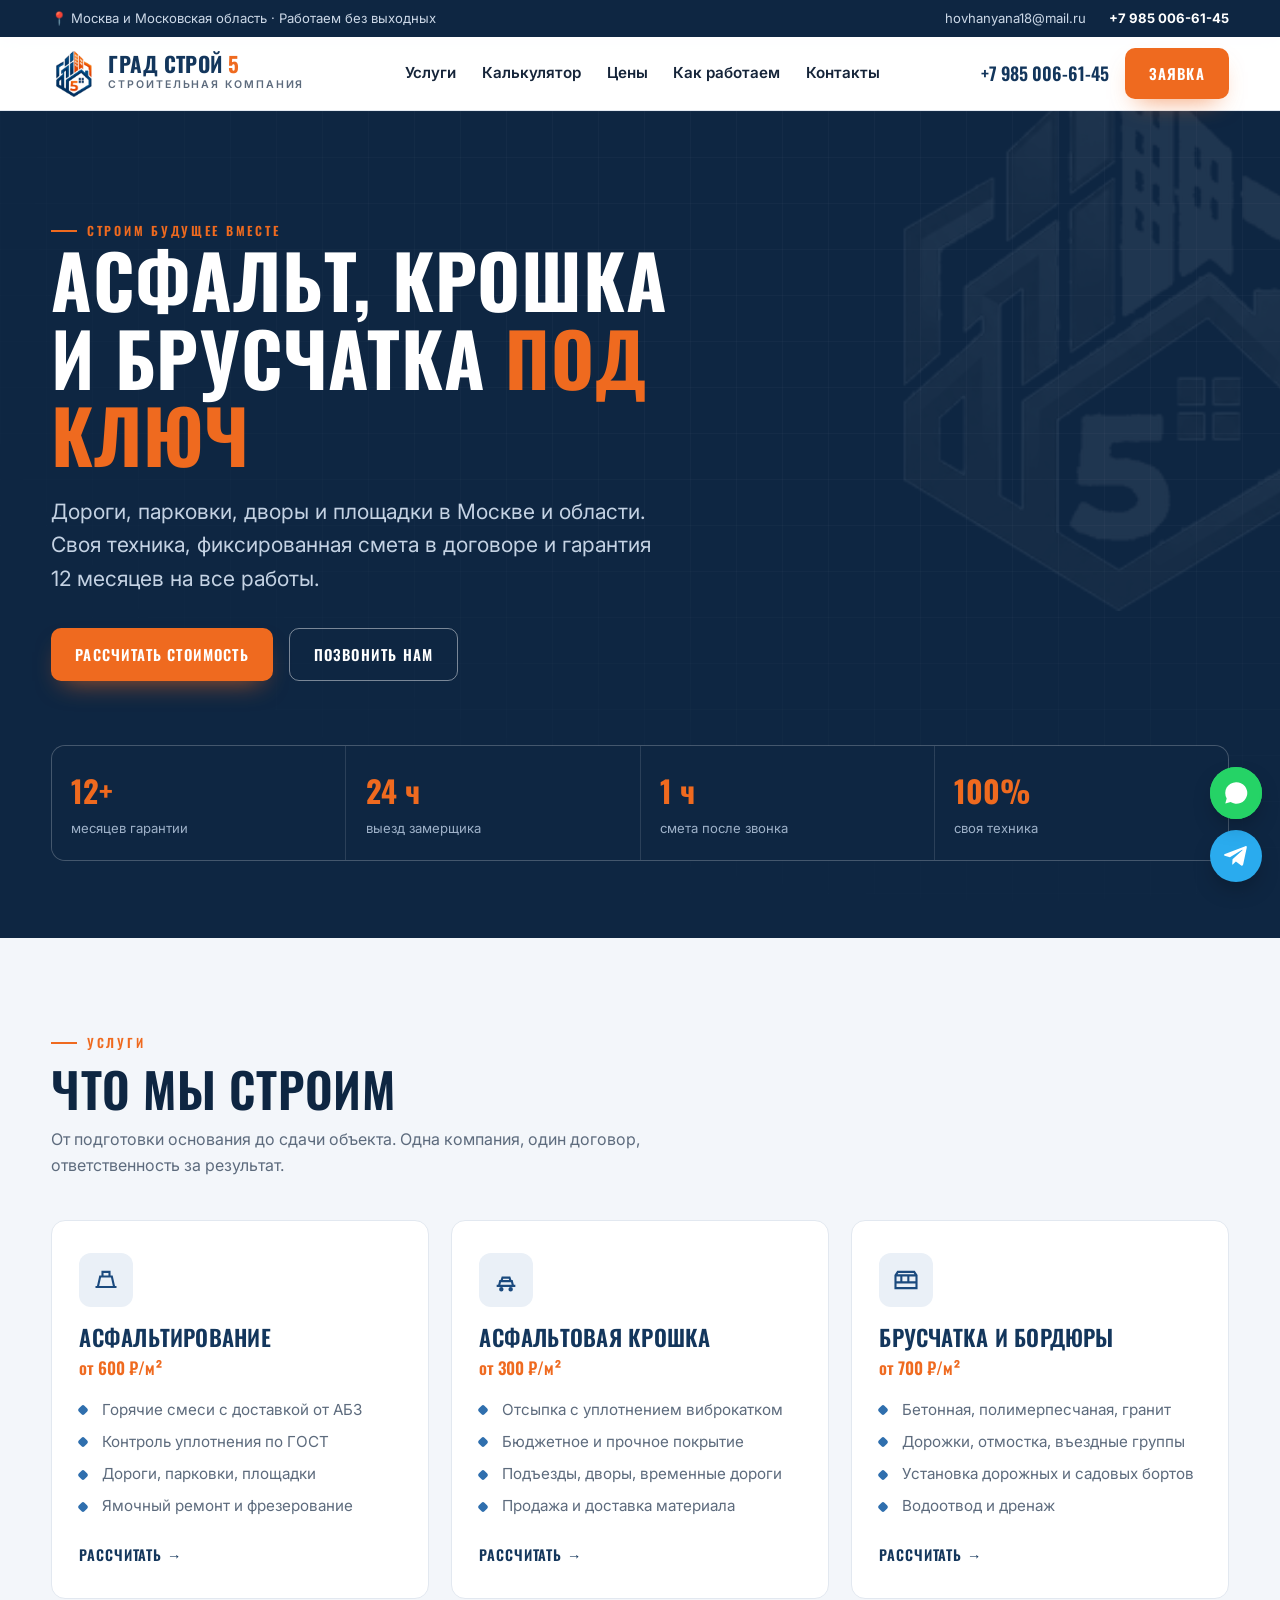
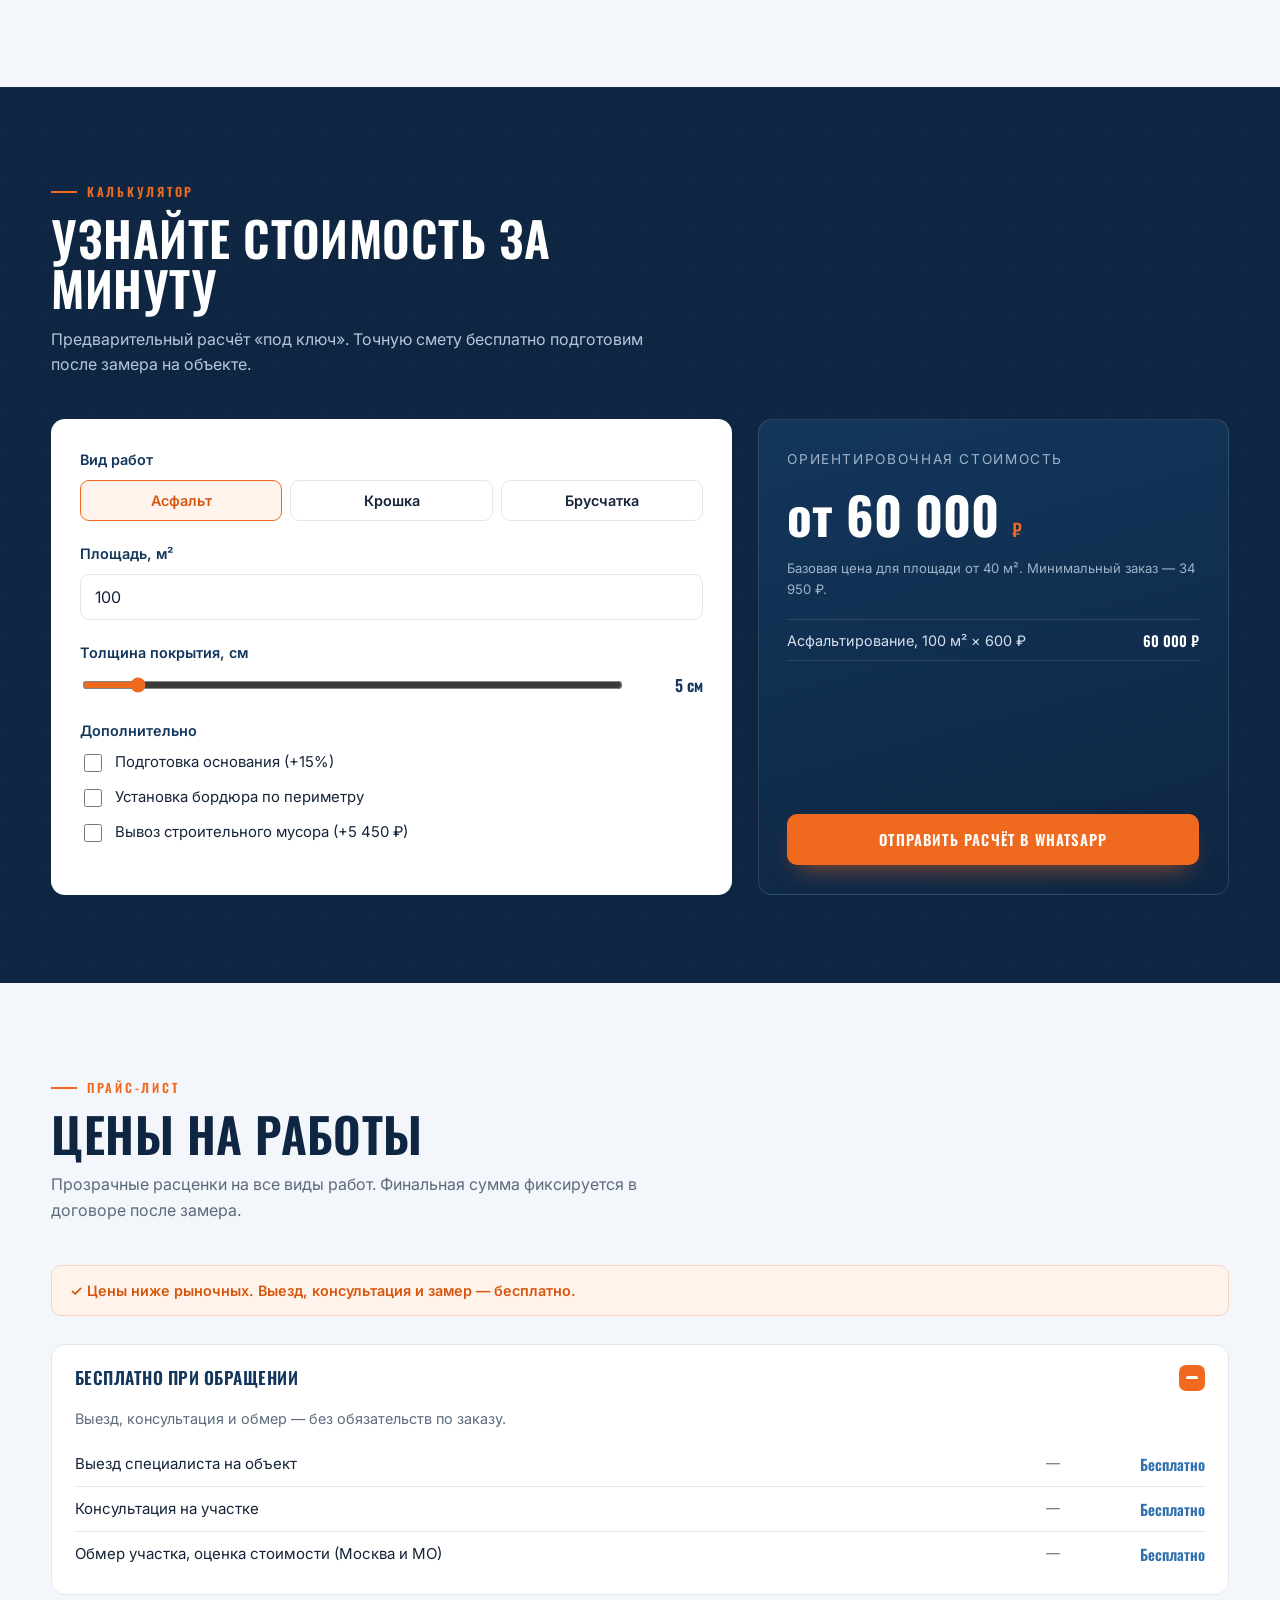
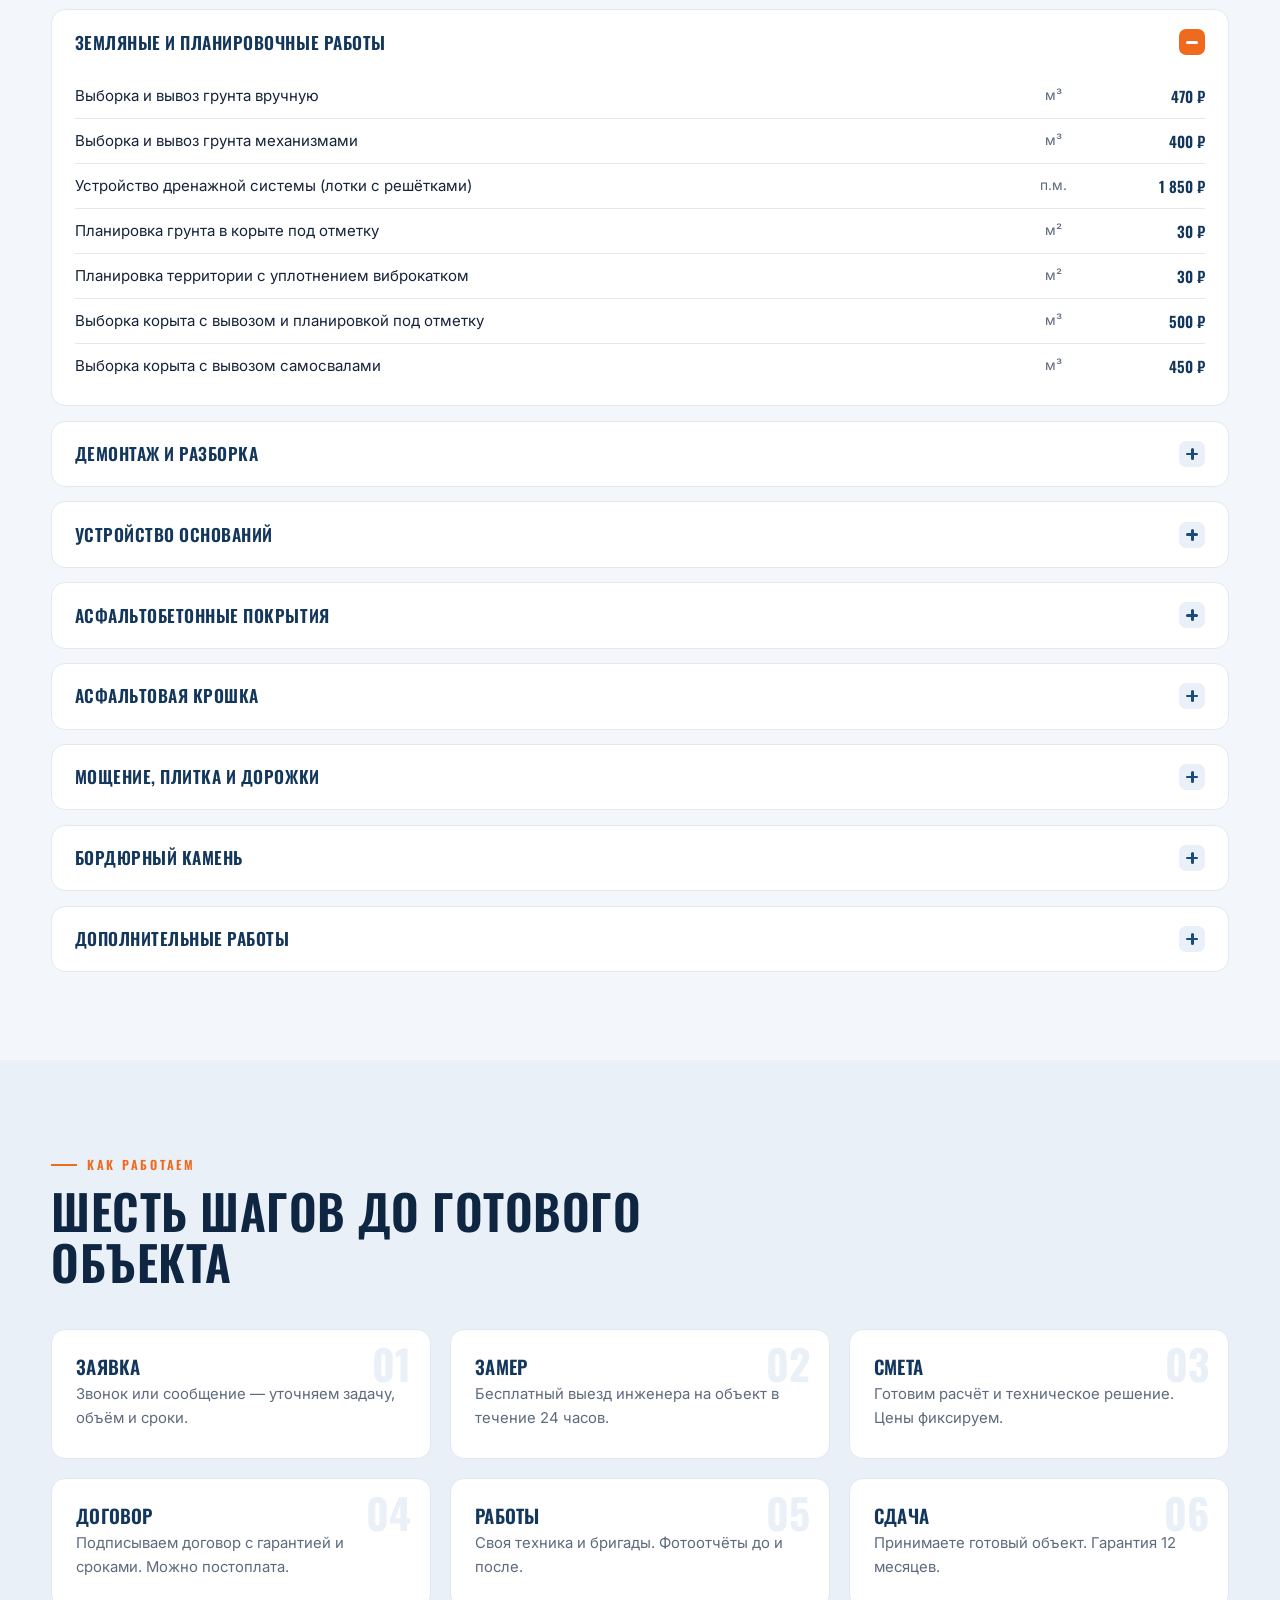
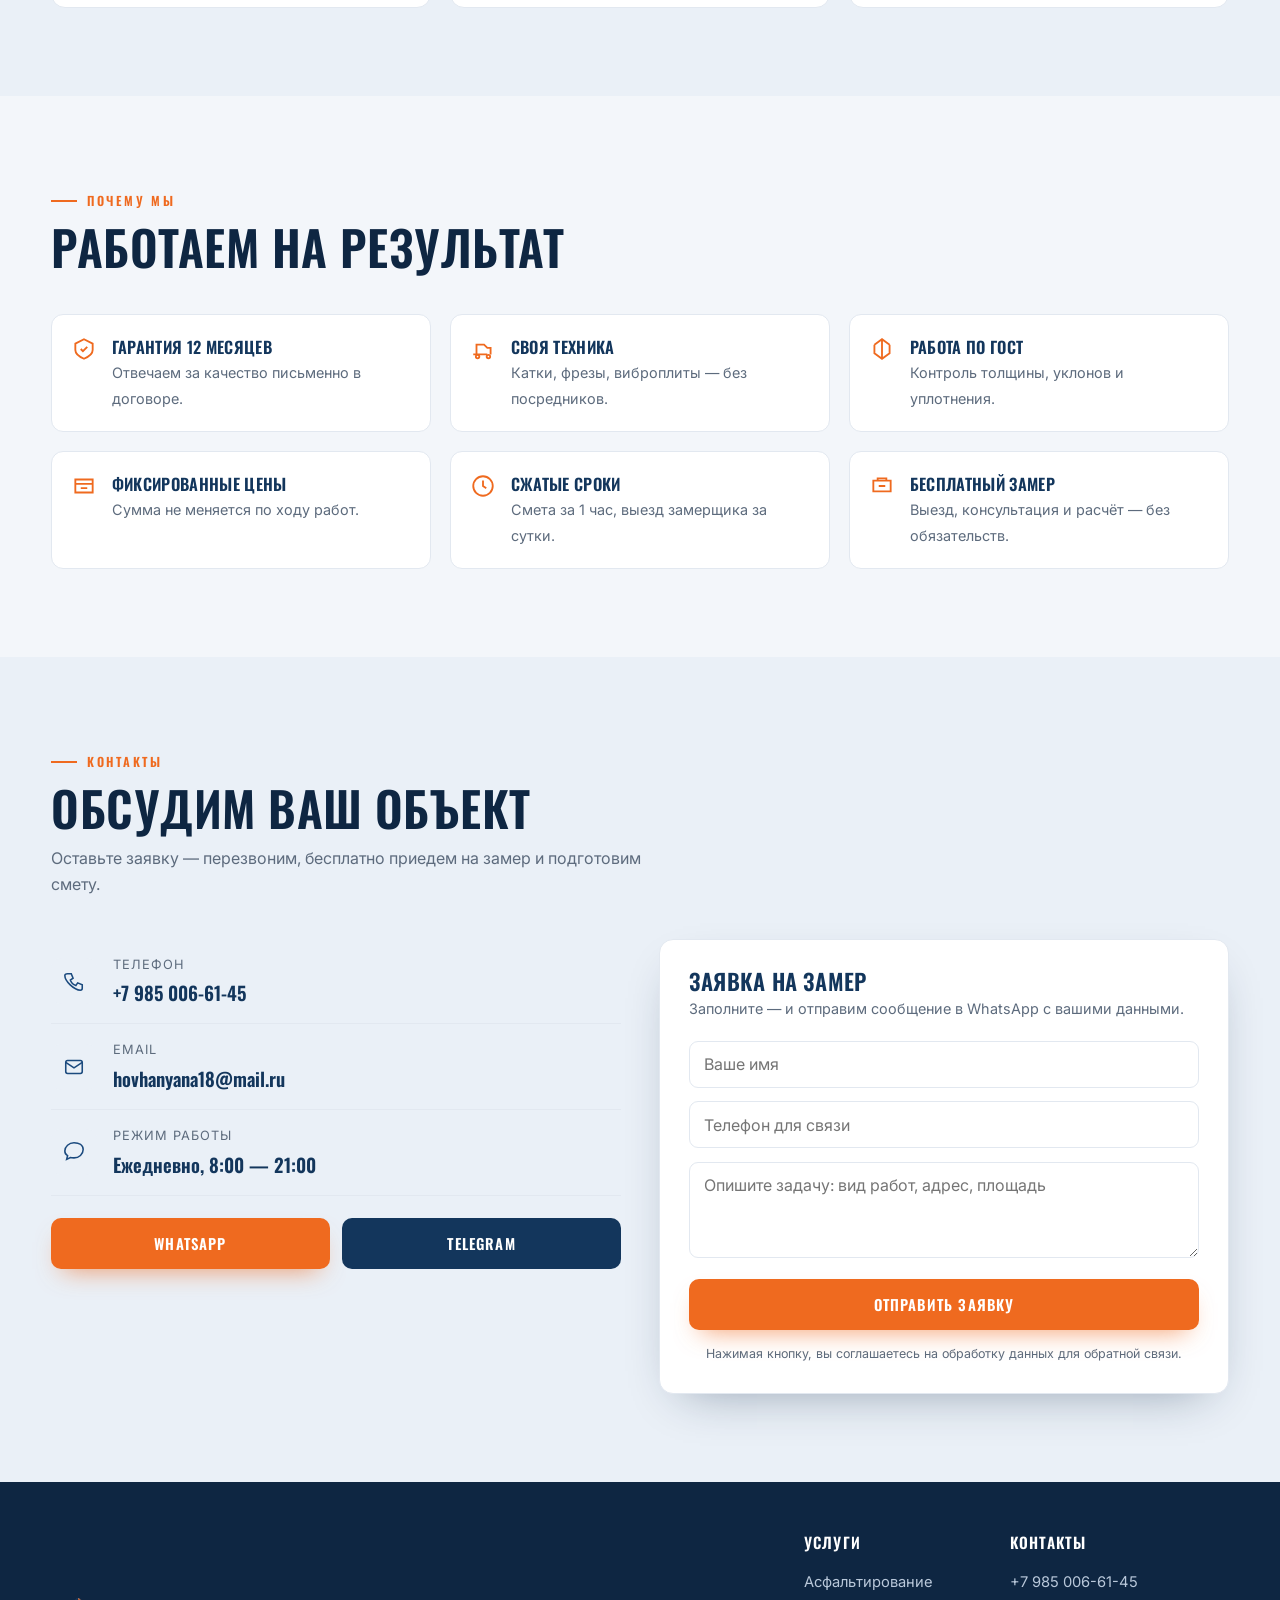
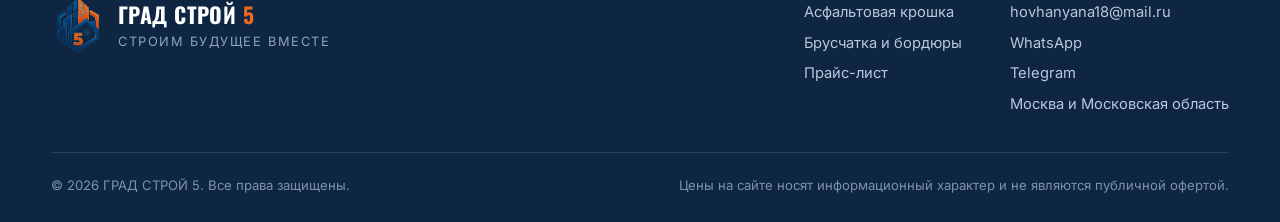
==== index.html @ 16081cb5 "Add files via upload" ====
<!doctype html>
<html lang="ru">
<head>
<meta charset="UTF-8" />
<meta name="viewport" content="width=device-width, initial-scale=1.0" />
<title>ГРАД СТРОЙ 5 — асфальтирование, крошка, брусчатка под ключ</title>
<meta name="description" content="Строительная компания ГРАД СТРОЙ 5: асфальт от 600 ₽/м², крошка от 300 ₽/м², брусчатка от 700 ₽/м². Своя техника, бесплатный замер, гарантия 12 месяцев. Строим будущее вместе." />
<link rel="icon" href="assets/favicon.png" type="image/png" />
<meta property="og:title" content="ГРАД СТРОЙ 5 — строим будущее вместе" />
<meta property="og:description" content="Асфальт, крошка, брусчатка и бордюры под ключ. Своя техника, фиксированная смета, гарантия 12 месяцев." />
<meta property="og:type" content="website" />
<meta property="og:locale" content="ru_RU" />
<link rel="preconnect" href="https://fonts.googleapis.com" />
<link rel="preconnect" href="https://fonts.gstatic.com" crossorigin />
<link href="https://fonts.googleapis.com/css2?family=Oswald:wght@400;500;600;700&family=Inter:wght@400;500;600;700&display=swap" rel="stylesheet" />
<script type="application/ld+json">
{
  "@context":"https://schema.org",
  "@type":"GeneralContractor",
  "name":"ГРАД СТРОЙ 5",
  "slogan":"Строим будущее вместе",
  "description":"Асфальтирование, асфальтовая крошка, брусчатка и бордюры под ключ. Своя техника, гарантия 12 месяцев.",
  "telephone":"+79850066145",
  "email":"hovhanyana18@mail.ru",
  "priceRange":"₽₽",
  "areaServed":["Москва","Московская область"]
}
</script>
<style>
:root{
  --navy-900:#0e2642;
  --navy-800:#13365c;
  --navy-700:#1b4a7e;
  --steel:#2f6fae;
  --orange:#ef6a1f;
  --orange-600:#d6560f;
  --ink:#152439;
  --slate:#5d6b7d;
  --line:#e2e8f0;
  --bg:#f3f6fa;
  --surface:#ffffff;
  --surface-2:#eaf0f7;
  --shadow:0 18px 48px -24px rgba(14,38,66,.45);
  --radius:14px;
}
*{box-sizing:border-box}
html{scroll-behavior:smooth}
body{
  margin:0;background:var(--bg);color:var(--ink);
  font-family:"Inter",system-ui,Arial,sans-serif;font-size:16px;line-height:1.6;
  -webkit-font-smoothing:antialiased;
}
h1,h2,h3,h4,.display{font-family:"Oswald",sans-serif;font-weight:600;line-height:1.05;letter-spacing:.01em;margin:0}
a{color:inherit;text-decoration:none}
img{display:block;max-width:100%}
.wrap{width:min(1180px,92vw);margin:0 auto}
.eyebrow{
  font-family:"Oswald",sans-serif;font-weight:600;text-transform:uppercase;
  letter-spacing:.22em;font-size:.78rem;color:var(--orange);
  display:inline-flex;align-items:center;gap:.6rem;
}
.eyebrow::before{content:"";width:26px;height:2px;background:var(--orange)}
.btn{
  display:inline-flex;align-items:center;justify-content:center;gap:.5rem;
  font-family:"Oswald",sans-serif;font-weight:600;text-transform:uppercase;letter-spacing:.08em;
  font-size:.92rem;padding:.85rem 1.5rem;border-radius:10px;cursor:pointer;border:0;
  transition:transform .15s ease, background .2s ease, box-shadow .2s ease;
}
.btn-primary{background:var(--orange);color:#fff;box-shadow:0 12px 26px -12px rgba(239,106,31,.7)}
.btn-primary:hover{background:var(--orange-600);transform:translateY(-2px)}
.btn-ghost{background:transparent;color:#fff;border:1.5px solid rgba(255,255,255,.45)}
.btn-ghost:hover{border-color:#fff;background:rgba(255,255,255,.08)}
.btn-dark{background:var(--navy-800);color:#fff}
.btn-dark:hover{background:var(--navy-700);transform:translateY(-2px)}

/* ---------- header ---------- */
.topbar{background:var(--navy-900);color:#cdd9e8;font-size:.82rem}
.topbar .wrap{display:flex;justify-content:space-between;align-items:center;gap:1rem;padding:.5rem 0;flex-wrap:wrap}
.topbar a{color:#cdd9e8}
.topbar a:hover{color:#fff}
.topbar .tb-right{display:flex;gap:1.4rem;flex-wrap:wrap}
.topbar b{color:#fff}

header.site{position:sticky;top:0;z-index:50;background:rgba(255,255,255,.94);backdrop-filter:blur(8px);border-bottom:1px solid var(--line)}
.headrow{display:flex;align-items:center;justify-content:space-between;gap:1rem;padding:.7rem 0}
.brand{display:flex;align-items:center;gap:.7rem}
.brand img{width:46px;height:46px;object-fit:contain}
.brand .name{font-family:"Oswald",sans-serif;font-weight:700;font-size:1.32rem;letter-spacing:.02em;color:var(--navy-800);line-height:1;white-space:nowrap;display:block}
.brand .name b{color:var(--orange)}
.brand .sub{font-size:.66rem;letter-spacing:.18em;text-transform:uppercase;color:var(--slate);font-weight:600;margin-top:3px;white-space:nowrap;display:block}
nav.main{display:flex;gap:1.6rem;align-items:center}
nav.main a{font-weight:600;font-size:.95rem;color:var(--ink);position:relative;padding:.2rem 0}
nav.main a:hover{color:var(--orange)}
.head-cta{display:flex;align-items:center;gap:1rem}
.head-phone{font-family:"Oswald",sans-serif;font-weight:600;font-size:1.12rem;color:var(--navy-800);white-space:nowrap}
.burger{display:none;flex-direction:column;gap:5px;background:none;border:0;cursor:pointer;padding:6px}
.burger span{width:26px;height:2.5px;background:var(--navy-800);border-radius:2px}

/* ---------- hero ---------- */
.hero{position:relative;background:var(--navy-900);color:#fff;overflow:hidden}
.hero .grid-bg{position:absolute;inset:0;opacity:.5;
  background-image:linear-gradient(rgba(255,255,255,.05) 1px,transparent 1px),linear-gradient(90deg,rgba(255,255,255,.05) 1px,transparent 1px);
  background-size:46px 46px;mask-image:radial-gradient(120% 120% at 80% 10%,#000 35%,transparent 80%)}
.hero .hex{position:absolute;right:-120px;top:-60px;width:560px;height:560px;opacity:.07;
  background:url('assets/emblem.png') center/contain no-repeat;filter:grayscale(1) brightness(3);pointer-events:none}
.hero .wrap{position:relative;padding:clamp(3.5rem,8vw,6.5rem) 0 clamp(3rem,6vw,5rem)}
.hero-inner{max-width:760px}
.hero h1{font-size:clamp(2.4rem,6vw,4.6rem);font-weight:700;text-transform:uppercase}
.hero h1 .accent{color:var(--orange)}
.hero p.lead{font-size:clamp(1.05rem,2.2vw,1.32rem);color:#c4d2e3;margin:1.4rem 0 2rem;max-width:620px}
.hero-actions{display:flex;gap:1rem;flex-wrap:wrap}
.stats{display:grid;grid-template-columns:repeat(4,1fr);gap:1px;background:rgba(255,255,255,.12);
  margin-top:clamp(2.5rem,6vw,4rem);border:1px solid rgba(255,255,255,.12);border-radius:var(--radius);overflow:hidden}
.stats .st{background:var(--navy-900);padding:1.3rem 1.2rem}
.stats .st .v{font-family:"Oswald",sans-serif;font-weight:700;font-size:1.9rem;color:#fff}
.stats .st .v span{color:var(--orange)}
.stats .st .l{font-size:.82rem;color:#9fb2c9;margin-top:.2rem}

/* ---------- sections ---------- */
section{padding:clamp(3.2rem,7vw,5.5rem) 0}
.sec-head{margin-bottom:2.6rem;max-width:640px}
.sec-head h2{font-size:clamp(1.9rem,4.5vw,3rem);text-transform:uppercase;margin-top:.7rem;color:var(--navy-900)}
.sec-head p{color:var(--slate);margin:.8rem 0 0}

/* services */
.services{display:grid;grid-template-columns:repeat(3,1fr);gap:1.4rem}
.svc{background:var(--surface);border:1px solid var(--line);border-radius:var(--radius);padding:2rem 1.7rem;
  display:flex;flex-direction:column;transition:transform .2s ease,box-shadow .2s ease;position:relative;overflow:hidden}
.svc::before{content:"";position:absolute;left:0;top:0;width:100%;height:4px;background:var(--orange);transform:scaleX(0);transform-origin:left;transition:transform .25s ease}
.svc:hover{transform:translateY(-5px);box-shadow:var(--shadow)}
.svc:hover::before{transform:scaleX(1)}
.svc .ico{width:54px;height:54px;border-radius:12px;background:var(--surface-2);display:grid;place-items:center;margin-bottom:1.1rem}
.svc .ico svg{width:28px;height:28px;stroke:var(--navy-700)}
.svc h3{font-size:1.4rem;text-transform:uppercase;color:var(--navy-800)}
.svc .from{font-family:"Oswald",sans-serif;font-weight:600;color:var(--orange);font-size:1.05rem;margin:.4rem 0 1rem}
.svc ul{list-style:none;padding:0;margin:0 0 1.5rem;display:flex;flex-direction:column;gap:.5rem}
.svc li{position:relative;padding-left:1.4rem;color:var(--slate);font-size:.95rem}
.svc li::before{content:"";position:absolute;left:0;top:.55em;width:8px;height:8px;background:var(--steel);border-radius:2px;transform:rotate(45deg)}
.svc .go{margin-top:auto;font-family:"Oswald",sans-serif;font-weight:600;text-transform:uppercase;letter-spacing:.06em;color:var(--navy-800);font-size:.9rem;display:inline-flex;gap:.4rem;align-items:center}
.svc .go:hover{color:var(--orange)}

/* calculator */
.calc-sec{background:var(--navy-900);color:#fff;position:relative;overflow:hidden}
.calc-sec .grid-bg{position:absolute;inset:0;opacity:.4;background-image:linear-gradient(rgba(255,255,255,.05) 1px,transparent 1px),linear-gradient(90deg,rgba(255,255,255,.05) 1px,transparent 1px);background-size:46px 46px}
.calc-sec .wrap{position:relative}
.calc-sec .sec-head h2{color:#fff}
.calc-sec .sec-head p{color:#b6c6da}
.calc{display:grid;grid-template-columns:1.3fr .9fr;gap:1.6rem;align-items:stretch}
.calc-form{background:#fff;color:var(--ink);border-radius:var(--radius);padding:1.8rem}
.field{margin-bottom:1.3rem}
.field>label{display:block;font-weight:600;font-size:.9rem;margin-bottom:.55rem;color:var(--navy-800)}
.seg{display:grid;grid-template-columns:repeat(3,1fr);gap:.5rem}
.seg button{font-family:"Inter",sans-serif;font-weight:600;font-size:.9rem;padding:.7rem .4rem;border-radius:9px;border:1.5px solid var(--line);background:#fff;color:var(--ink);cursor:pointer;transition:all .15s}
.seg button.active{border-color:var(--orange);background:#fff4ec;color:var(--orange-600)}
.seg.cols2{grid-template-columns:repeat(3,1fr)}
input[type=number]{width:100%;font-family:"Inter",sans-serif;font-size:1rem;padding:.75rem .85rem;border:1.5px solid var(--line);border-radius:9px;color:var(--ink)}
input[type=number]:focus{outline:none;border-color:var(--steel)}
.range-row{display:flex;align-items:center;gap:1rem}
.range-row input[type=range]{flex:1;accent-color:var(--orange)}
.range-val{font-family:"Oswald",sans-serif;font-weight:600;min-width:62px;text-align:right;color:var(--navy-800)}
.checks{display:flex;flex-direction:column;gap:.7rem}
.check{display:flex;align-items:center;gap:.65rem;font-size:.93rem;cursor:pointer}
.check input{width:18px;height:18px;accent-color:var(--orange)}
.calc-result{background:linear-gradient(165deg,var(--navy-800),var(--navy-900));border:1px solid rgba(255,255,255,.12);border-radius:var(--radius);padding:1.8rem;display:flex;flex-direction:column}
.calc-result .rlabel{font-size:.85rem;color:#9fb2c9;text-transform:uppercase;letter-spacing:.12em}
.calc-result .total{font-family:"Oswald",sans-serif;font-weight:700;font-size:clamp(2.4rem,5vw,3.2rem);color:#fff;margin:.2rem 0 .1rem}
.calc-result .total small{color:var(--orange);font-size:1.1rem;font-weight:600}
.calc-result .approx{font-size:.82rem;color:#9fb2c9;margin-bottom:1.2rem}
.breakdown{list-style:none;padding:0;margin:0 0 1.4rem;border-top:1px solid rgba(255,255,255,.12)}
.breakdown li{display:flex;justify-content:space-between;gap:1rem;padding:.55rem 0;border-bottom:1px solid rgba(255,255,255,.1);font-size:.9rem;color:#d6e0ec}
.breakdown li b{font-family:"Oswald",sans-serif;font-weight:600;color:#fff;white-space:nowrap}
.breakdown li.note{color:#f3a86d;border-bottom:0;font-size:.84rem}
.calc-result .btn{width:100%;margin-top:auto}

/* price list */
.price-note{background:#fff4ec;border:1px solid #f6d3b9;color:var(--orange-600);border-radius:10px;padding:.8rem 1.1rem;font-size:.9rem;font-weight:600;margin-bottom:1.8rem;display:flex;gap:.6rem;align-items:flex-start}
.acc{border:1px solid var(--line);border-radius:var(--radius);overflow:hidden;background:var(--surface)}
.acc + .acc{margin-top:.9rem}
.acc summary{list-style:none;cursor:pointer;padding:1.15rem 1.4rem;display:flex;align-items:center;justify-content:space-between;gap:1rem;font-family:"Oswald",sans-serif;font-weight:600;text-transform:uppercase;letter-spacing:.03em;font-size:1.08rem;color:var(--navy-800)}
.acc summary::-webkit-details-marker{display:none}
.acc summary .plus{width:26px;height:26px;flex:none;border-radius:7px;background:var(--surface-2);display:grid;place-items:center;position:relative;transition:.2s}
.acc summary .plus::before,.acc summary .plus::after{content:"";position:absolute;background:var(--navy-700);border-radius:2px}
.acc summary .plus::before{width:12px;height:2.4px}
.acc summary .plus::after{width:2.4px;height:12px;transition:.2s}
.acc[open] summary .plus{background:var(--orange)}
.acc[open] summary .plus::before,.acc[open] summary .plus::after{background:#fff}
.acc[open] summary .plus::after{transform:rotate(90deg);opacity:0}
.acc .body{padding:0 1.4rem 1.1rem}
.acc .desc{color:var(--slate);font-size:.9rem;margin:-.2rem 0 .8rem}
table.price{width:100%;border-collapse:collapse;font-size:.94rem}
table.price td{padding:.62rem 0;border-bottom:1px solid var(--line);vertical-align:top}
table.price tr:last-child td{border-bottom:0}
table.price .nm{color:var(--ink);padding-right:1rem}
table.price .un{color:var(--slate);width:64px;text-align:center;white-space:nowrap;font-size:.86rem}
table.price .pr{font-family:"Oswald",sans-serif;font-weight:600;color:var(--navy-800);text-align:right;white-space:nowrap;width:120px}
table.price .pr.free{color:var(--steel)}

/* process */
.steps{display:grid;grid-template-columns:repeat(3,1fr);gap:1.2rem;counter-reset:s}
.step{background:var(--surface);border:1px solid var(--line);border-radius:var(--radius);padding:1.7rem 1.5rem;position:relative}
.step .n{font-family:"Oswald",sans-serif;font-weight:700;font-size:2.6rem;color:var(--surface-2);line-height:.8;position:absolute;top:1.1rem;right:1.2rem}
.step h4{font-size:1.18rem;text-transform:uppercase;color:var(--navy-800);margin-bottom:.4rem;position:relative}
.step p{color:var(--slate);font-size:.93rem;margin:0;position:relative}

/* advantages */
.adv-sec{background:var(--surface-2)}
.adv{display:grid;grid-template-columns:repeat(3,1fr);gap:1.2rem}
.adv .a{display:flex;gap:.9rem;align-items:flex-start;background:#fff;border:1px solid var(--line);border-radius:12px;padding:1.2rem}
.adv .a svg{width:26px;height:26px;flex:none;stroke:var(--orange);margin-top:2px}
.adv .a b{display:block;font-family:"Oswald",sans-serif;font-weight:600;color:var(--navy-800);font-size:1.02rem;text-transform:uppercase;letter-spacing:.02em}
.adv .a span{color:var(--slate);font-size:.9rem}

/* contacts */
.contact{display:grid;grid-template-columns:1fr 1fr;gap:2.4rem;align-items:start}
.cinfo .ch{display:flex;gap:1rem;align-items:center;padding:1rem 0;border-bottom:1px solid var(--line)}
.cinfo .ch:last-child{border-bottom:0}
.cinfo .ch .ci{width:46px;height:46px;border-radius:11px;background:var(--surface-2);display:grid;place-items:center;flex:none}
.cinfo .ch .ci svg{width:22px;height:22px;stroke:var(--navy-700)}
.cinfo .ch .lab{font-size:.8rem;color:var(--slate);text-transform:uppercase;letter-spacing:.08em;display:block;margin-bottom:2px}
.cinfo .ch .val{font-family:"Oswald",sans-serif;font-weight:600;font-size:1.18rem;color:var(--navy-800);display:block}
.msg-row{display:flex;gap:.8rem;margin-top:1.4rem;flex-wrap:wrap}
.msg-row a{flex:1;min-width:140px}
.cform{background:var(--surface);border:1px solid var(--line);border-radius:var(--radius);padding:1.8rem;box-shadow:var(--shadow)}
.cform h3{font-size:1.4rem;text-transform:uppercase;color:var(--navy-800);margin-bottom:.3rem}
.cform p.sm{color:var(--slate);font-size:.9rem;margin:0 0 1.3rem}
.cform input,.cform textarea{width:100%;font-family:"Inter",sans-serif;font-size:1rem;padding:.78rem .9rem;border:1.5px solid var(--line);border-radius:9px;margin-bottom:.85rem;color:var(--ink)}
.cform textarea{min-height:96px;resize:vertical}
.cform input:focus,.cform textarea:focus{outline:none;border-color:var(--steel)}
.cform .btn{width:100%}
.cform .privacy{font-size:.78rem;color:var(--slate);margin:.9rem 0 0;text-align:center}

/* footer */
footer.site{background:var(--navy-900);color:#b9c8da;padding:3rem 0 1.6rem}
.foot-top{display:flex;justify-content:space-between;gap:2rem;flex-wrap:wrap;padding-bottom:2rem;border-bottom:1px solid rgba(255,255,255,.12)}
.foot-brand{display:flex;align-items:center;gap:.8rem;max-width:360px}
.foot-brand img{width:54px;height:54px}
.foot-brand .name{font-family:"Oswald",sans-serif;font-weight:700;font-size:1.35rem;color:#fff;letter-spacing:.02em}
.foot-brand .name b{color:var(--orange)}
.foot-brand .sl{font-size:.8rem;color:#8ea3bd;letter-spacing:.12em;text-transform:uppercase}
.foot-links{display:flex;gap:3rem;flex-wrap:wrap}
.foot-col h5{font-family:"Oswald",sans-serif;font-weight:600;text-transform:uppercase;letter-spacing:.08em;color:#fff;font-size:.95rem;margin:0 0 .8rem}
.foot-col a,.foot-col div{display:block;color:#b9c8da;font-size:.92rem;padding:.22rem 0}
.foot-col a:hover{color:#fff}
.foot-bottom{padding-top:1.4rem;font-size:.82rem;color:#7d92ad;display:flex;justify-content:space-between;gap:1rem;flex-wrap:wrap}

/* floating contact */
.float{position:fixed;right:18px;bottom:18px;z-index:60;display:flex;flex-direction:column;gap:.7rem}
.float a{width:52px;height:52px;border-radius:50%;display:grid;place-items:center;box-shadow:0 10px 24px -8px rgba(0,0,0,.4);transition:transform .15s}
.float a:hover{transform:scale(1.08)}
.float .wa{background:#25d366}
.float .tg{background:#2aabee}
.float a svg{width:26px;height:26px;fill:#fff}

@media (max-width:980px){
  .services,.steps,.adv{grid-template-columns:1fr 1fr}
  .calc{grid-template-columns:1fr}
  .contact{grid-template-columns:1fr}
}
@media (max-width:760px){
  nav.main,.head-phone{display:none}
  .burger{display:flex}
  .brand img{width:38px;height:38px}
  .brand .name{font-size:1.05rem}
  .brand .sub{font-size:.58rem;letter-spacing:.12em}
  .head-cta{gap:.6rem}
  .head-cta .btn-primary{padding:.7rem 1rem;font-size:.82rem}
  nav.main.open{display:flex;position:absolute;top:100%;left:0;right:0;background:#fff;flex-direction:column;align-items:flex-start;gap:0;padding:.5rem 6vw 1rem;border-bottom:1px solid var(--line);box-shadow:var(--shadow)}
  nav.main.open a{padding:.85rem 0;width:100%;border-bottom:1px solid var(--line)}
  .services,.steps,.adv,.stats{grid-template-columns:1fr}
  .stats .st{display:flex;align-items:baseline;gap:.8rem}
  .stats .st .v{font-size:1.5rem}
}
/* ============ EFFECTS / ANIMATIONS ============ */
/* scroll progress bar */
.progress{position:fixed;top:0;left:0;height:3px;width:0;z-index:100;
  background:linear-gradient(90deg,var(--orange),#ffb27a);box-shadow:0 0 12px rgba(239,106,31,.6);transition:width .08s linear}

/* sticky header on scroll */
header.site{transition:box-shadow .28s ease, background .28s ease}
header.site.scrolled{box-shadow:0 10px 34px -20px rgba(14,38,66,.55)}
header.site.scrolled .headrow{padding:.5rem 0}
.headrow{transition:padding .28s ease}

/* nav underline */
nav.main a::after{content:"";position:absolute;left:0;bottom:-3px;height:2px;width:0;background:var(--orange);transition:width .26s cubic-bezier(.22,.61,.36,1)}
nav.main a:hover::after{width:100%}

/* scroll reveal */
.reveal{opacity:0;transform:translateY(28px);transition:opacity .7s cubic-bezier(.22,.61,.36,1),transform .7s cubic-bezier(.22,.61,.36,1)}
.reveal.in{opacity:1;transform:none}

/* hero load sequence */
.hero-inner>*{opacity:0;transform:translateY(26px);animation:heroIn .85s cubic-bezier(.22,.61,.36,1) forwards}
.hero-inner>*:nth-child(1){animation-delay:.10s}
.hero-inner>*:nth-child(2){animation-delay:.22s}
.hero-inner>*:nth-child(3){animation-delay:.34s}
.hero-inner>*:nth-child(4){animation-delay:.46s}
.stats{opacity:0;transform:translateY(26px);animation:heroIn .85s .6s cubic-bezier(.22,.61,.36,1) forwards}
@keyframes heroIn{to{opacity:1;transform:none}}

/* ambient motion in dark sections */
.hero .grid-bg{animation:gridDrift 26s linear infinite}
.calc-sec .grid-bg{animation:gridDrift 32s linear infinite}
@keyframes gridDrift{to{background-position:46px 46px}}
.hero .hex{animation:floatY 9s ease-in-out infinite}
@keyframes floatY{0%,100%{transform:translateY(0)}50%{transform:translateY(-20px)}}

/* primary button sheen */
.btn-primary{position:relative;overflow:hidden}
.btn-primary>*{position:relative;z-index:1}
.btn-primary::after{content:"";position:absolute;top:0;left:-130%;width:55%;height:100%;
  background:linear-gradient(110deg,transparent,rgba(255,255,255,.4),transparent);transform:skewX(-20deg);pointer-events:none}
.btn-primary:hover::after{animation:sheen .85s ease}
@keyframes sheen{to{left:140%}}

/* service icon micro-interaction */
.svc .ico{transition:transform .28s ease,background .28s ease}
.svc .ico svg{transition:stroke .28s ease}
.svc:hover .ico{transform:translateY(-3px) rotate(-5deg);background:#fff4ec}
.svc:hover .ico svg{stroke:var(--orange)}

/* calculator total bump on change */
.calc-result .total{transition:transform .25s ease}
.calc-result .total.bump{animation:bump .34s ease}
@keyframes bump{0%{transform:scale(1)}45%{transform:scale(1.06)}100%{transform:scale(1)}}

/* process + advantages hover lift */
.step{transition:transform .25s ease,box-shadow .25s ease}
.step:hover{transform:translateY(-5px);box-shadow:var(--shadow)}
.step .n{transition:color .25s ease}
.step:hover .n{color:#ffd9c2}
.adv .a{transition:transform .22s ease,box-shadow .22s ease}
.adv .a:hover{transform:translateY(-4px);box-shadow:var(--shadow)}
.adv .a svg{transition:transform .22s ease}
.adv .a:hover svg{transform:scale(1.12)}

/* contact rows hover */
.cinfo .ch .ci{transition:background .22s ease,transform .22s ease}
.cinfo .ch:hover .ci{background:#fff4ec;transform:translateY(-2px)}
.cinfo .ch:hover .ci svg{stroke:var(--orange)}
.cinfo .ch .ci svg{transition:stroke .22s ease}

/* floating WhatsApp pulse ring */
.float .wa{position:relative}
.float .wa::before{content:"";position:absolute;inset:0;border-radius:50%;border:2px solid #25d366;animation:ring 2.4s ease-out infinite}
@keyframes ring{0%{transform:scale(1);opacity:.65}100%{transform:scale(1.85);opacity:0}}

@media (prefers-reduced-motion:reduce){
  *{scroll-behavior:auto;transition:none!important;animation:none!important}
  .reveal,.hero-inner>*,.stats{opacity:1!important;transform:none!important}
}
</style>
</head>
<body>
<div class="progress" id="progress"></div>

<!-- top utility bar -->
<div class="topbar">
  <div class="wrap">
    <div>📍 Москва и Московская область · Работаем без выходных</div>
    <div class="tb-right">
      <a href="mailto:hovhanyana18@mail.ru">hovhanyana18@mail.ru</a>
      <a href="tel:+79850066145"><b>+7 985 006-61-45</b></a>
    </div>
  </div>
</div>

<!-- header -->
<header class="site">
  <div class="wrap headrow">
    <a class="brand" href="#top" aria-label="ГРАД СТРОЙ 5 — на главную">
      <img src="assets/emblem.png" alt="Логотип ГРАД СТРОЙ 5" />
      <span>
        <span class="name">ГРАД СТРОЙ <b>5</b></span>
        <span class="sub">Строительная компания</span>
      </span>
    </a>
    <nav class="main" id="nav">
      <a href="#services">Услуги</a>
      <a href="#calculator">Калькулятор</a>
      <a href="#prices">Цены</a>
      <a href="#process">Как работаем</a>
      <a href="#contacts">Контакты</a>
    </nav>
    <div class="head-cta">
      <a class="head-phone" href="tel:+79850066145">+7 985 006-61-45</a>
      <a class="btn btn-primary" href="#contacts">Заявка</a>
      <button class="burger" id="burger" aria-label="Меню"><span></span><span></span><span></span></button>
    </div>
  </div>
</header>

<!-- hero -->
<section class="hero" id="top" style="padding:0">
  <div class="grid-bg"></div>
  <div class="hex"></div>
  <div class="wrap">
    <div class="hero-inner">
      <span class="eyebrow">Строим будущее вместе</span>
      <h1>Асфальт, крошка и&nbsp;брусчатка <span class="accent">под ключ</span></h1>
      <p class="lead">Дороги, парковки, дворы и площадки в Москве и области. Своя техника, фиксированная смета в договоре и гарантия 12 месяцев на все работы.</p>
      <div class="hero-actions">
        <a class="btn btn-primary" href="#calculator">Рассчитать стоимость</a>
        <a class="btn btn-ghost" href="tel:+79850066145">Позвонить нам</a>
      </div>
    </div>
    <div class="stats">
      <div class="st"><div class="v"><span class="count" data-to="12">0</span><span>+</span></div><div class="l">месяцев гарантии</div></div>
      <div class="st"><div class="v"><span class="count" data-to="24">0</span> <span>ч</span></div><div class="l">выезд замерщика</div></div>
      <div class="st"><div class="v"><span class="count" data-to="1">0</span> <span>ч</span></div><div class="l">смета после звонка</div></div>
      <div class="st"><div class="v"><span class="count" data-to="100">0</span><span>%</span></div><div class="l">своя техника</div></div>
    </div>
  </div>
</section>

<!-- services -->
<section id="services">
  <div class="wrap">
    <div class="sec-head">
      <span class="eyebrow">Услуги</span>
      <h2>Что мы строим</h2>
      <p>От подготовки основания до сдачи объекта. Одна компания, один договор, ответственность за результат.</p>
    </div>
    <div class="services">
      <article class="svc">
        <div class="ico"><svg viewBox="0 0 24 24" fill="none" stroke-width="1.8"><path d="M3 18h18M5 18l2-9h10l2 9M9 9V5h6v4"/></svg></div>
        <h3>Асфальтирование</h3>
        <div class="from">от 600 ₽/м²</div>
        <ul>
          <li>Горячие смеси с доставкой от АБЗ</li>
          <li>Контроль уплотнения по ГОСТ</li>
          <li>Дороги, парковки, площадки</li>
          <li>Ямочный ремонт и фрезерование</li>
        </ul>
        <a class="go" href="#calculator">Рассчитать →</a>
      </article>
      <article class="svc">
        <div class="ico"><svg viewBox="0 0 24 24" fill="none" stroke-width="1.8"><path d="M4 17h16M6 17l1-4h10l1 4M8 13l1-3h6l1 3"/><circle cx="8" cy="20" r="1"/><circle cx="16" cy="20" r="1"/></svg></div>
        <h3>Асфальтовая крошка</h3>
        <div class="from">от 300 ₽/м²</div>
        <ul>
          <li>Отсыпка с уплотнением виброкатком</li>
          <li>Бюджетное и прочное покрытие</li>
          <li>Подъезды, дворы, временные дороги</li>
          <li>Продажа и доставка материала</li>
        </ul>
        <a class="go" href="#calculator">Рассчитать →</a>
      </article>
      <article class="svc">
        <div class="ico"><svg viewBox="0 0 24 24" fill="none" stroke-width="1.8"><path d="M3 8h18M3 14h18M8 8v6M14 8v6M3 8l2-3h14l2 3v11H3z"/></svg></div>
        <h3>Брусчатка и бордюры</h3>
        <div class="from">от 700 ₽/м²</div>
        <ul>
          <li>Бетонная, полимерпесчаная, гранит</li>
          <li>Дорожки, отмостка, въездные группы</li>
          <li>Установка дорожных и садовых бортов</li>
          <li>Водоотвод и дренаж</li>
        </ul>
        <a class="go" href="#calculator">Рассчитать →</a>
      </article>
    </div>
  </div>
</section>

<!-- calculator -->
<section class="calc-sec" id="calculator">
  <div class="grid-bg"></div>
  <div class="wrap">
    <div class="sec-head">
      <span class="eyebrow">Калькулятор</span>
      <h2>Узнайте стоимость за минуту</h2>
      <p>Предварительный расчёт «под ключ». Точную смету бесплатно подготовим после замера на объекте.</p>
    </div>
    <div class="calc">
      <div class="calc-form">
        <div class="field">
          <label>Вид работ</label>
          <div class="seg" id="segService">
            <button data-svc="asphalt" class="active">Асфальт</button>
            <button data-svc="chippings">Крошка</button>
            <button data-svc="pavers">Брусчатка</button>
          </div>
        </div>
        <div class="field">
          <label for="area">Площадь, м²</label>
          <input type="number" id="area" min="1" value="100" />
        </div>
        <div class="field" id="thicknessField">
          <label>Толщина покрытия, см</label>
          <div class="range-row">
            <input type="range" id="thickness" min="4" max="15" step="1" value="5" />
            <span class="range-val" id="thicknessVal">5 см</span>
          </div>
        </div>
        <div class="field" id="paverField" style="display:none">
          <label>Тип брусчатки</label>
          <div class="seg cols2" id="segPaver">
            <button data-paver="concrete" class="active">Бетонная</button>
            <button data-paver="polymer">Полимер</button>
            <button data-paver="granite">Гранит</button>
          </div>
        </div>
        <div class="field">
          <label>Дополнительно</label>
          <div class="checks">
            <label class="check" id="prepWrap"><input type="checkbox" id="prep" /> Подготовка основания (+15%)</label>
            <label class="check"><input type="checkbox" id="curbOn" /> Установка бордюра по периметру</label>
            <label class="check"><input type="checkbox" id="cleanup" /> Вывоз строительного мусора (+5 450 ₽)</label>
            <label class="check" id="deliveryWrap" style="display:none"><input type="checkbox" id="delivery" /> Доставка материала самосвалом (+11 950 ₽)</label>
          </div>
        </div>
      </div>
      <div class="calc-result">
        <div class="rlabel">Ориентировочная стоимость</div>
        <div class="total" id="total">— <small>₽</small></div>
        <div class="approx">Базовая цена для площади от 40 м². Минимальный заказ — 34 950 ₽.</div>
        <ul class="breakdown" id="breakdown"></ul>
        <a class="btn btn-primary" id="sendCalc" href="#" target="_blank" rel="noopener">Отправить расчёт в WhatsApp</a>
      </div>
    </div>
  </div>
</section>

<!-- prices -->
<section id="prices">
  <div class="wrap">
    <div class="sec-head">
      <span class="eyebrow">Прайс-лист</span>
      <h2>Цены на работы</h2>
      <p>Прозрачные расценки на все виды работ. Финальная сумма фиксируется в договоре после замера.</p>
    </div>
    <div class="price-note">✓ Цены ниже рыночных. Выезд, консультация и замер — бесплатно.</div>
    <div id="priceList"></div>
  </div>
</section>

<!-- process -->
<section id="process" class="adv-sec">
  <div class="wrap">
    <div class="sec-head">
      <span class="eyebrow">Как работаем</span>
      <h2>Шесть шагов до готового объекта</h2>
    </div>
    <div class="steps">
      <div class="step"><span class="n">01</span><h4>Заявка</h4><p>Звонок или сообщение — уточняем задачу, объём и сроки.</p></div>
      <div class="step"><span class="n">02</span><h4>Замер</h4><p>Бесплатный выезд инженера на объект в течение 24 часов.</p></div>
      <div class="step"><span class="n">03</span><h4>Смета</h4><p>Готовим расчёт и техническое решение. Цены фиксируем.</p></div>
      <div class="step"><span class="n">04</span><h4>Договор</h4><p>Подписываем договор с гарантией и сроками. Можно постоплата.</p></div>
      <div class="step"><span class="n">05</span><h4>Работы</h4><p>Своя техника и бригады. Фотоотчёты до и после.</p></div>
      <div class="step"><span class="n">06</span><h4>Сдача</h4><p>Принимаете готовый объект. Гарантия 12 месяцев.</p></div>
    </div>
  </div>
</section>

<!-- advantages -->
<section id="advantages">
  <div class="wrap">
    <div class="sec-head">
      <span class="eyebrow">Почему мы</span>
      <h2>Работаем на результат</h2>
    </div>
    <div class="adv">
      <div class="a"><svg viewBox="0 0 24 24" fill="none" stroke-width="1.7"><path d="M12 3l8 4v6c0 4-3 6-8 8-5-2-8-4-8-8V7z"/><path d="M9 12l2 2 4-4"/></svg><div><b>Гарантия 12 месяцев</b><span>Отвечаем за качество письменно в договоре.</span></div></div>
      <div class="a"><svg viewBox="0 0 24 24" fill="none" stroke-width="1.7"><path d="M3 17h13M6 17V8h7l3 3h3v6"/><circle cx="7" cy="19" r="1.6"/><circle cx="17" cy="19" r="1.6"/></svg><div><b>Своя техника</b><span>Катки, фрезы, виброплиты — без посредников.</span></div></div>
      <div class="a"><svg viewBox="0 0 24 24" fill="none" stroke-width="1.7"><path d="M12 3v18M5 8l7-5 7 5M5 8v8l7 5 7-5V8"/></svg><div><b>Работа по ГОСТ</b><span>Контроль толщины, уклонов и уплотнения.</span></div></div>
      <div class="a"><svg viewBox="0 0 24 24" fill="none" stroke-width="1.7"><path d="M4 6h16v12H4z"/><path d="M4 10h16M9 14h6"/></svg><div><b>Фиксированные цены</b><span>Сумма не меняется по ходу работ.</span></div></div>
      <div class="a"><svg viewBox="0 0 24 24" fill="none" stroke-width="1.7"><circle cx="12" cy="12" r="9"/><path d="M12 7v5l3 2"/></svg><div><b>Сжатые сроки</b><span>Смета за 1 час, выезд замерщика за сутки.</span></div></div>
      <div class="a"><svg viewBox="0 0 24 24" fill="none" stroke-width="1.7"><path d="M4 7h16v10H4z"/><path d="M8 7V5h8v2M9 12h6"/></svg><div><b>Бесплатный замер</b><span>Выезд, консультация и расчёт — без обязательств.</span></div></div>
    </div>
  </div>
</section>

<!-- contacts -->
<section id="contacts" class="adv-sec">
  <div class="wrap">
    <div class="sec-head">
      <span class="eyebrow">Контакты</span>
      <h2>Обсудим ваш объект</h2>
      <p>Оставьте заявку — перезвоним, бесплатно приедем на замер и подготовим смету.</p>
    </div>
    <div class="contact">
      <div class="cinfo">
        <div class="ch">
          <span class="ci"><svg viewBox="0 0 24 24" fill="none" stroke-width="1.7"><path d="M5 4h4l2 5-3 2c1 3 3 5 6 6l2-3 5 2v4c0 1-1 2-2 2C12 22 2 12 2 6c0-1 1-2 3-2z"/></svg></span>
          <a href="tel:+79850066145"><span class="lab">Телефон</span><span class="val">+7 985 006-61-45</span></a>
        </div>
        <div class="ch">
          <span class="ci"><svg viewBox="0 0 24 24" fill="none" stroke-width="1.7"><rect x="3" y="5" width="18" height="14" rx="2"/><path d="M3 7l9 6 9-6"/></svg></span>
          <a href="mailto:hovhanyana18@mail.ru"><span class="lab">Email</span><span class="val">hovhanyana18@mail.ru</span></a>
        </div>
        <div class="ch">
          <span class="ci"><svg viewBox="0 0 24 24" fill="none" stroke-width="1.7"><path d="M12 2C6.5 2 2 6 2 11c0 2 1 4 3 5l-1 4 4-2c1 .3 3 .4 4 .4 5.5 0 10-4 10-9S17.5 2 12 2z"/></svg></span>
          <div><span class="lab">Режим работы</span><span class="val">Ежедневно, 8:00 — 21:00</span></div>
        </div>
        <div class="msg-row">
          <a class="btn btn-primary" href="https://wa.me/79850066145?text=Здравствуйте!%20Хочу%20узнать%20стоимость%20работ." target="_blank" rel="noopener">WhatsApp</a>
          <a class="btn btn-dark" href="https://t.me/+79850066145" target="_blank" rel="noopener">Telegram</a>
        </div>
      </div>
      <div class="cform">
        <h3>Заявка на замер</h3>
        <p class="sm">Заполните — и отправим сообщение в WhatsApp с вашими данными.</p>
        <input type="text" id="fName" placeholder="Ваше имя" />
        <input type="tel" id="fPhone" placeholder="Телефон для связи" />
        <textarea id="fMsg" placeholder="Опишите задачу: вид работ, адрес, площадь"></textarea>
        <a class="btn btn-primary" id="formSend" href="#" target="_blank" rel="noopener">Отправить заявку</a>
        <p class="privacy">Нажимая кнопку, вы соглашаетесь на обработку данных для обратной связи.</p>
      </div>
    </div>
  </div>
</section>

<!-- footer -->
<footer class="site">
  <div class="wrap">
    <div class="foot-top">
      <div class="foot-brand">
        <img src="assets/emblem.png" alt="ГРАД СТРОЙ 5" />
        <div>
          <div class="name">ГРАД СТРОЙ <b>5</b></div>
          <div class="sl">Строим будущее вместе</div>
        </div>
      </div>
      <div class="foot-links">
        <div class="foot-col">
          <h5>Услуги</h5>
          <a href="#services">Асфальтирование</a>
          <a href="#services">Асфальтовая крошка</a>
          <a href="#services">Брусчатка и бордюры</a>
          <a href="#prices">Прайс-лист</a>
        </div>
        <div class="foot-col">
          <h5>Контакты</h5>
          <a href="tel:+79850066145">+7 985 006-61-45</a>
          <a href="mailto:hovhanyana18@mail.ru">hovhanyana18@mail.ru</a>
          <a href="https://wa.me/79850066145" target="_blank" rel="noopener">WhatsApp</a>
          <a href="https://t.me/+79850066145" target="_blank" rel="noopener">Telegram</a>
          <div>Москва и Московская область</div>
        </div>
      </div>
    </div>
    <div class="foot-bottom">
      <div>© <span id="year"></span> ГРАД СТРОЙ 5. Все права защищены.</div>
      <div>Цены на сайте носят информационный характер и не являются публичной офертой.</div>
    </div>
  </div>
</footer>

<!-- floating contacts -->
<div class="float">
  <a class="wa" href="https://wa.me/79850066145?text=Здравствуйте!%20Хочу%20узнать%20стоимость%20работ." target="_blank" rel="noopener" aria-label="WhatsApp"><svg viewBox="0 0 24 24"><path d="M17.5 14.4c-.3-.2-1.7-.8-2-.9-.3-.1-.5-.2-.7.1-.2.3-.7.9-.9 1.1-.2.2-.3.2-.6.1-1.7-.9-2.9-1.6-4-3.5-.3-.5.3-.5.8-1.5.1-.2 0-.4 0-.5 0-.2-.7-1.6-.9-2.2-.2-.5-.5-.5-.7-.5h-.6c-.2 0-.5.1-.8.4-.3.3-1 1-1 2.5s1.1 2.9 1.2 3.1c.2.2 2.1 3.3 5.2 4.6 2 .8 2.7.9 3.7.8.6-.1 1.7-.7 2-1.4.2-.7.2-1.2.2-1.4-.1-.1-.3-.2-.6-.3zM12 2a10 10 0 00-8.6 15l-1.3 4.7L7 20.4A10 10 0 1012 2z"/></svg></a>
  <a class="tg" href="https://t.me/+79850066145" target="_blank" rel="noopener" aria-label="Telegram"><svg viewBox="0 0 24 24"><path d="M21.9 4.3l-3.3 15.6c-.2 1-.9 1.3-1.8.8l-4.9-3.6-2.4 2.3c-.3.3-.5.5-1 .5l.3-5 9.1-8.2c.4-.4-.1-.6-.6-.2L6.4 13.2l-4.8-1.5c-1-.3-1-1 .2-1.5L20.6 2.9c.9-.3 1.6.2 1.3 1.4z"/></svg></a>
</div>

<script>
(function(){
  "use strict";
  document.getElementById('year').textContent = new Date().getFullYear();

  /* mobile menu */
  var burger = document.getElementById('burger'), nav = document.getElementById('nav');
  burger.addEventListener('click', function(){ nav.classList.toggle('open'); });
  nav.addEventListener('click', function(e){ if(e.target.tagName==='A') nav.classList.remove('open'); });

  /* ---------- visual effects ---------- */
  var reduceMotion = window.matchMedia('(prefers-reduced-motion: reduce)').matches;
  var header = document.querySelector('header.site');
  var progress = document.getElementById('progress');

  function onScroll(){
    var st = window.pageYOffset || document.documentElement.scrollTop;
    var h = document.documentElement.scrollHeight - window.innerHeight;
    progress.style.width = (h > 0 ? (st / h) * 100 : 0) + '%';
    header.classList.toggle('scrolled', st > 20);
  }
  window.addEventListener('scroll', onScroll, {passive:true});
  onScroll();

  /* scroll reveal with stagger */
  if (!reduceMotion && 'IntersectionObserver' in window){
    var revealSel = ['.sec-head','.svc','.step','.adv .a','.calc-form','.calc-result','.acc','.price-note','.cinfo .ch','.cform','.msg-row'];
    var nodes = [];
    revealSel.forEach(function(s){ [].forEach.call(document.querySelectorAll(s), function(n){ nodes.push(n); }); });
    nodes.forEach(function(n){ n.classList.add('reveal'); });

    var ro = new IntersectionObserver(function(entries){
      entries.forEach(function(en){
        if(en.isIntersecting){
          var siblings = en.target.parentNode ? [].indexOf.call(en.target.parentNode.children, en.target) : 0;
          en.target.style.transitionDelay = Math.min(siblings, 5) * 0.08 + 's';
          en.target.classList.add('in');
          ro.unobserve(en.target);
        }
      });
    }, {threshold:0.12, rootMargin:'0px 0px -8% 0px'});
    nodes.forEach(function(n){ ro.observe(n); });
  }

  /* animated counters */
  var statsBox = document.querySelector('.stats');
  function runCounters(){
    [].forEach.call(document.querySelectorAll('.count'), function(el){
      var to = parseInt(el.getAttribute('data-to'),10), dur = 1100, t0 = null;
      if(reduceMotion){ el.textContent = to; return; }
      function step(ts){
        if(!t0) t0 = ts;
        var p = Math.min((ts - t0)/dur, 1);
        var eased = 1 - Math.pow(1 - p, 3);
        el.textContent = Math.round(to * eased);
        if(p < 1) requestAnimationFrame(step);
      }
      requestAnimationFrame(step);
    });
  }
  if(statsBox){
    if('IntersectionObserver' in window){
      var co = new IntersectionObserver(function(e){
        if(e[0].isIntersecting){ runCounters(); co.disconnect(); }
      }, {threshold:0.4});
      co.observe(statsBox);
    } else { runCounters(); }
  }

  /* ---- pricing data (все цены снижены на 50 ₽) ---- */
  var SECTIONS = [
    {t:"Бесплатно при обращении", d:"Выезд, консультация и обмер — без обязательств по заказу.", i:[
      ["Выезд специалиста на объект","—","Бесплатно",1],
      ["Консультация на участке","—","Бесплатно",1],
      ["Обмер участка, оценка стоимости (Москва и МО)","—","Бесплатно",1]
    ]},
    {t:"Земляные и планировочные работы", i:[
      ["Выборка и вывоз грунта вручную","м³","470 ₽"],
      ["Выборка и вывоз грунта механизмами","м³","400 ₽"],
      ["Устройство дренажной системы (лотки с решётками)","п.м.","1 850 ₽"],
      ["Планировка грунта в корыте под отметку","м²","30 ₽"],
      ["Планировка территории с уплотнением виброкатком","м²","30 ₽"],
      ["Выборка корыта с вывозом и планировкой под отметку","м³","500 ₽"],
      ["Выборка корыта с вывозом самосвалами","м³","450 ₽"]
    ]},
    {t:"Демонтаж и разборка", i:[
      ["Разборка бортового камня с вывозом мусора","п.м.","70 ₽"],
      ["Разборка асф./бетонного покрытия Н=5 см с вывозом","м²","70 ₽"],
      ["Разборка тротуарного покрытия с вывозом","м²","30 ₽"],
      ["Демонтаж бортового камня с утилизацией","п.м.","100 ₽"]
    ]},
    {t:"Устройство оснований", d:"Песок, щебень, ЦПС, бетон, крошка, битумная эмульсия.", i:[
      ["Песчаное основание 15 см","м²","110 ₽"],
      ["Щебёночное основание 15 см","м²","280 ₽"],
      ["Бетонное основание 10 см с армированием сеткой","м²","750 ₽"],
      ["Основание из фрезерованного асфальтобетона 8–10 см","м²","100 ₽"],
      ["Основание из сухой ЦПС 3–4 см","м²","60 ₽"],
      ["Цементно-бетонное основание","м²","500 ₽"],
      ["Основание из асфальтовой крошки 10 см","м²","130 ₽"],
      ["Основание из армированного бетона 10 см","м²","750 ₽"],
      ["Обработка основания битумной эмульсией","м²","20 ₽"],
      ["Подготовка пескоцементного основания под мощение","м²","130 ₽"]
    ]},
    {t:"Асфальтобетонные покрытия", i:[
      ["Асфальтирование под ключ","м²","от 600 ₽"],
      ["Укладка а/б из песчаной смеси 4–5 см","м²","370 ₽"],
      ["Укладка а/б из мелкозернистой смеси 4–5 см","м²","380 ₽"],
      ["Укладка а/б из крупнозернистой смеси 4–5 см","м²","400 ₽"],
      ["Покрытие из песчаного асфальта 4–5 см","м²","350 ₽"],
      ["Покрытие из мелкозернистого асфальта 4–5 см","м²","370 ₽"],
      ["Покрытие из крупнозернистого асфальта 4–5 см","м²","400 ₽"],
      ["Подготовка основания (опция)","%","+15 %"],
      ["Ямочный ремонт 4–5 см","м²","550 ₽"],
      ["Фрезерование покрытия 5 см","м²","40 ₽"],
      ["Резка асфальта алмазным диском","п.м.","40 ₽"],
      ["Нарезка швов алмазными дисками","п.м.","40 ₽"]
    ]},
    {t:"Асфальтовая крошка", i:[
      ["Отсыпка с уплотнением","м²","от 300 ₽"],
      ["Асфальтовая крошка с доставкой","м³","800 ₽"],
      ["Асфальтовая крошка (самовывоз)","м³","550 ₽"],
      ["Доставка самосвалом","рейс","11 950 ₽"]
    ]},
    {t:"Мощение, плитка и дорожки", i:[
      ["Мощение брусчатки бетонной","м²","от 700 ₽"],
      ["Полимерпесчаная брусчатка","м²","805 ₽"],
      ["Гранитная брусчатка","м²","945 ₽"],
      ["Дорожки из гранитного отсева","м²","700 ₽"],
      ["Дорожки и площадки из натурального камня","м²","По запросу",1],
      ["Плиточное покрытие (с материалом)","м²","750 ₽"]
    ]},
    {t:"Бордюрный камень", i:[
      ["Установка бортовых камней БР 100.30.15","п.м.","650 ₽"],
      ["Установка газонных камней БР 60.20.8","п.м.","450 ₽"],
      ["Дорожный борт 100/30/15 на бетонное основание","п.м.","750 ₽"],
      ["Садовый борт на бетонное основание","п.м.","550 ₽"],
      ["Монтаж дорожного бордюра","п.м.","400 ₽"]
    ]},
    {t:"Дополнительные работы", i:[
      ["Вывоз строительного мусора","объект","5 450 ₽"],
      ["Минимальный выезд бригады","заказ","от 34 950 ₽"],
      ["Геодезия уклонов","объект","8 450 ₽"]
    ]}
  ];

  var pl = document.getElementById('priceList');
  SECTIONS.forEach(function(s, idx){
    var rows = s.i.map(function(it){
      return '<tr><td class="nm">'+it[0]+'</td><td class="un">'+it[1]+'</td><td class="pr'+(it[3]?' free':'')+'">'+it[2]+'</td></tr>';
    }).join('');
    var desc = s.d ? '<p class="desc">'+s.d+'</p>' : '';
    var d = document.createElement('details');
    d.className = 'acc';
    if(idx<2) d.open = true;
    d.innerHTML = '<summary>'+s.t+'<span class="plus"></span></summary><div class="body">'+desc+'<table class="price"><tbody>'+rows+'</tbody></table></div>';
    pl.appendChild(d);
  });

  /* ---------- calculator ---------- */
  var RATES = {
    asphalt:{base:600, ref:5, label:"Асфальтирование"},
    chippings:{base:300, ref:5, label:"Асфальтовая крошка"},
    pavers:{base:700, mult:{concrete:1, polymer:1.15, granite:1.35}, label:"Брусчатка"}
  };
  var PAVER_NAME = {concrete:"бетонная", polymer:"полимерпесчаная", granite:"гранитная"};
  var EX = {curbPerM:400, paverPrep:130, delivery:11950, cleanup:5450, minOrder:34950, prepPct:0.15};

  var state = {svc:"asphalt", area:100, thickness:5, paver:"concrete", prep:false, curb:false, cleanup:false, delivery:false};

  var $ = function(id){ return document.getElementById(id); };
  function rub(n){ return Math.round(n).toLocaleString('ru-RU') + ' ₽'; }

  function syncFields(){
    var isPaver = state.svc==='pavers', isChip = state.svc==='chippings';
    $('thicknessField').style.display = isPaver ? 'none' : 'block';
    $('paverField').style.display = isPaver ? 'block' : 'none';
    $('prepWrap').style.display = state.svc==='asphalt' ? 'flex' : 'none';
    $('deliveryWrap').style.display = isChip ? 'flex' : 'none';
    if(state.svc!=='asphalt'){ state.prep=false; $('prep').checked=false; }
    if(!isChip){ state.delivery=false; $('delivery').checked=false; }
  }

  function calc(){
    var lines = [], r = RATES[state.svc], perM2, total = 0;
    if(state.svc==='pavers'){
      perM2 = Math.round(r.base * r.mult[state.paver]);
      var works = perM2 * state.area;
      lines.push(["Мощение ("+PAVER_NAME[state.paver]+"), "+state.area+" м² × "+rub(perM2), works]);
      total += works;
      var prep = EX.paverPrep * state.area;
      lines.push(["Основание под мощение, "+state.area+" м² × "+rub(EX.paverPrep), prep]);
      total += prep;
    } else {
      var coef = Math.max(0.8, state.thickness / r.ref);
      perM2 = r.base * coef;
      var w = perM2 * state.area;
      lines.push([r.label+", "+state.area+" м² × "+rub(perM2)+(state.thickness!==r.ref?" (толщ. "+state.thickness+" см)":""), w]);
      total += w;
      if(state.prep){ var p = w * EX.prepPct; lines.push(["Подготовка основания (+15 %)", p]); total += p; }
    }
    if(state.curb){
      var per = Math.ceil(Math.sqrt(state.area) * 4);
      var c = per * EX.curbPerM;
      lines.push(["Бордюр по периметру, ~"+per+" п.м. × "+rub(EX.curbPerM), c]);
      total += c;
    }
    if(state.delivery && state.svc==='chippings'){ lines.push(["Доставка самосвалом", EX.delivery]); total += EX.delivery; }
    if(state.cleanup){ lines.push(["Вывоз строительного мусора", EX.cleanup]); total += EX.cleanup; }

    var belowMin = total < EX.minOrder;
    if(belowMin) total = EX.minOrder;

    $('total').innerHTML = 'от ' + Math.round(total).toLocaleString('ru-RU') + ' <small>₽</small>';
    var tEl = $('total'); tEl.classList.remove('bump'); void tEl.offsetWidth; tEl.classList.add('bump');
    var html = lines.map(function(l){ return '<li><span>'+l[0]+'</span><b>'+rub(l[1])+'</b></li>'; }).join('');
    if(belowMin) html += '<li class="note">Сумма ниже минимального заказа — применён минимум 34 950 ₽.</li>';
    $('breakdown').innerHTML = html;

    var txt = "Здравствуйте! Прошу рассчитать стоимость.%0A" +
      "Вид работ: " + r.label + (state.svc==='pavers' ? " ("+PAVER_NAME[state.paver]+")" : "") + "%0A" +
      "Площадь: " + state.area + " м²" + (state.svc!=='pavers' ? "%0AТолщина: "+state.thickness+" см" : "") + "%0A" +
      (state.prep ? "Подготовка основания: да%0A" : "") +
      (state.curb ? "Бордюр: да%0A" : "") +
      (state.delivery ? "Доставка материала: да%0A" : "") +
      (state.cleanup ? "Вывоз мусора: да%0A" : "") +
      "Ориентировочно: от " + Math.round(total).toLocaleString('ru-RU') + " руб.";
    $('sendCalc').href = "https://wa.me/79850066145?text=" + txt;
  }

  /* bindings */
  $('segService').addEventListener('click', function(e){
    var b = e.target.closest('button'); if(!b) return;
    [].forEach.call(this.children, function(x){ x.classList.remove('active'); });
    b.classList.add('active'); state.svc = b.dataset.svc; syncFields(); calc();
  });
  $('segPaver').addEventListener('click', function(e){
    var b = e.target.closest('button'); if(!b) return;
    [].forEach.call(this.children, function(x){ x.classList.remove('active'); });
    b.classList.add('active'); state.paver = b.dataset.paver; calc();
  });
  $('area').addEventListener('input', function(){ state.area = Math.max(1, parseInt(this.value)||0); calc(); });
  $('thickness').addEventListener('input', function(){ state.thickness = parseInt(this.value); $('thicknessVal').textContent = this.value + ' см'; calc(); });
  $('prep').addEventListener('change', function(){ state.prep = this.checked; calc(); });
  $('curbOn').addEventListener('change', function(){ state.curb = this.checked; calc(); });
  $('cleanup').addEventListener('change', function(){ state.cleanup = this.checked; calc(); });
  $('delivery').addEventListener('change', function(){ state.delivery = this.checked; calc(); });

  syncFields(); calc();

  /* contact form -> whatsapp */
  $('formSend').addEventListener('click', function(e){
    var n = $('fName').value.trim(), p = $('fPhone').value.trim(), m = $('fMsg').value.trim();
    var txt = "Заявка с сайта ГРАД СТРОЙ 5.%0A" +
      "Имя: " + (n||"—") + "%0A" + "Телефон: " + (p||"—") + "%0A" + "Задача: " + (m||"—");
    this.href = "https://wa.me/79850066145?text=" + txt;
  });
})();
</script>
</body>
</html>
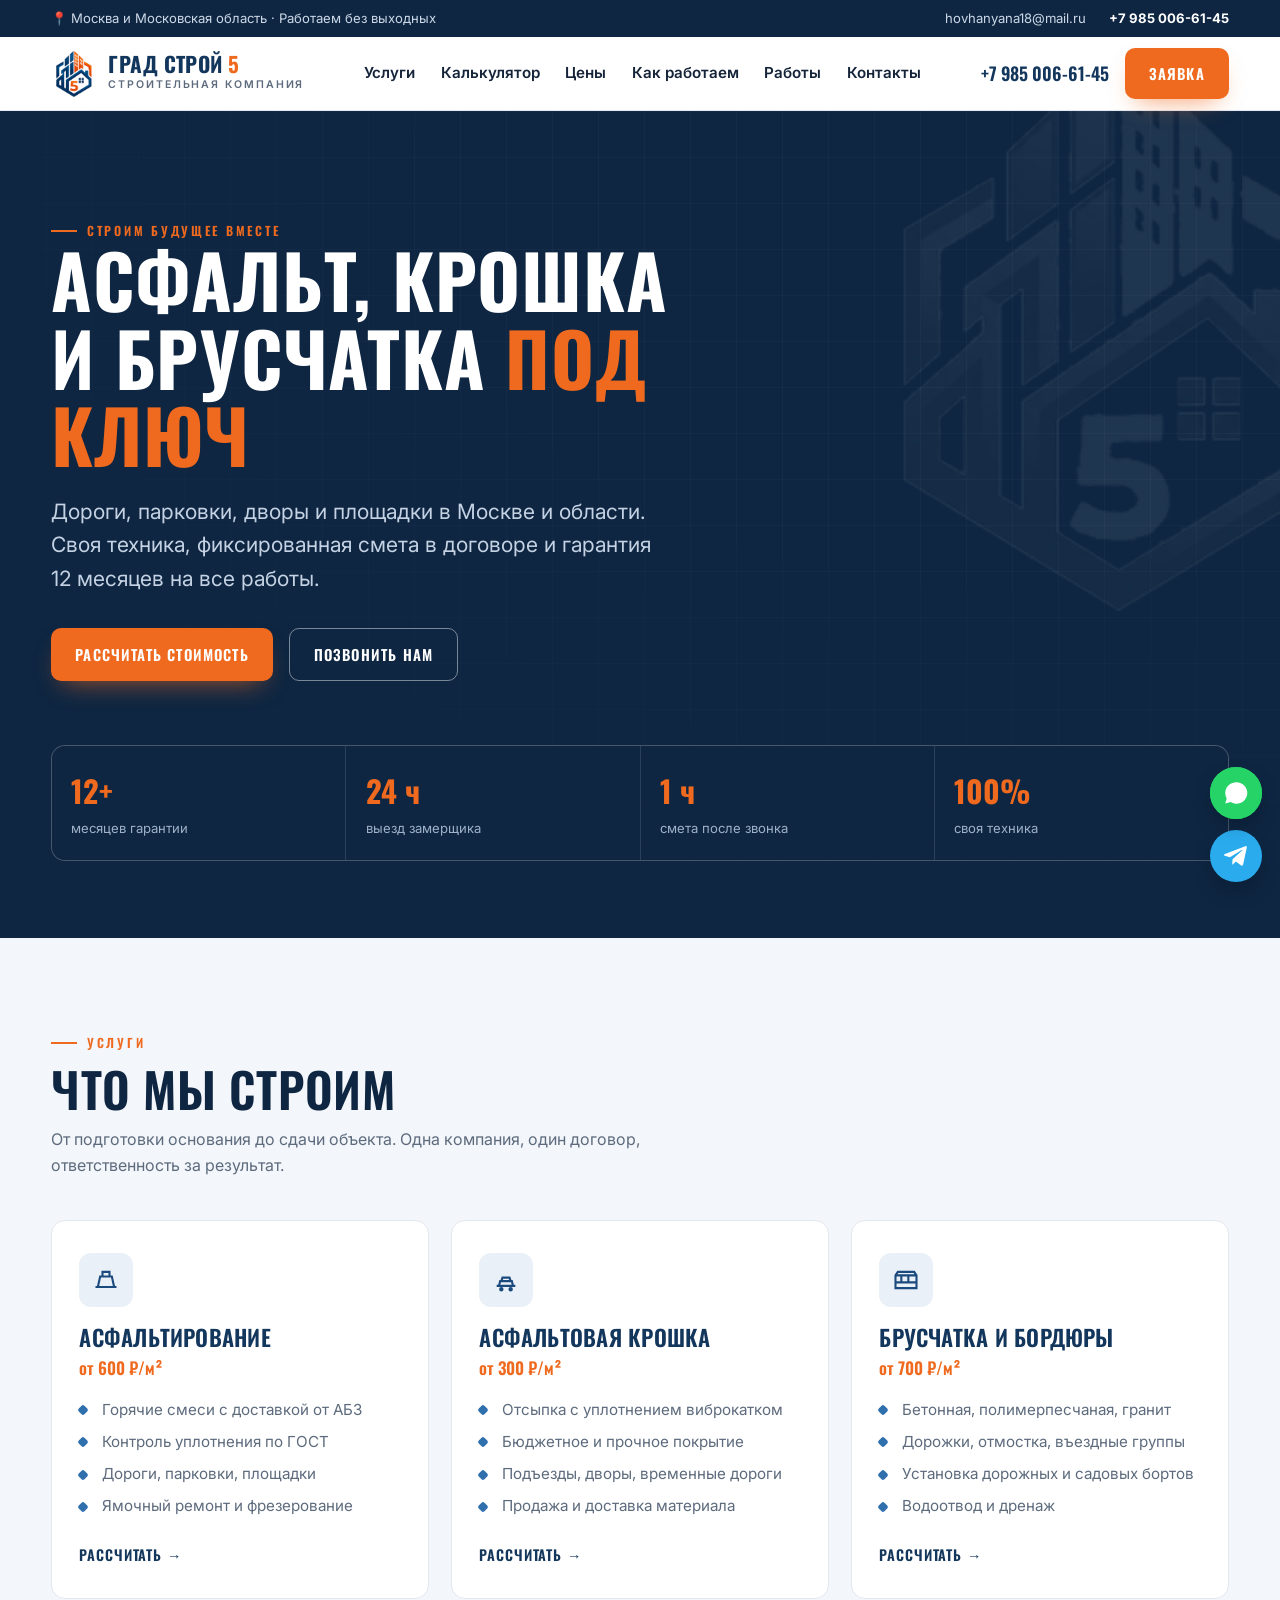
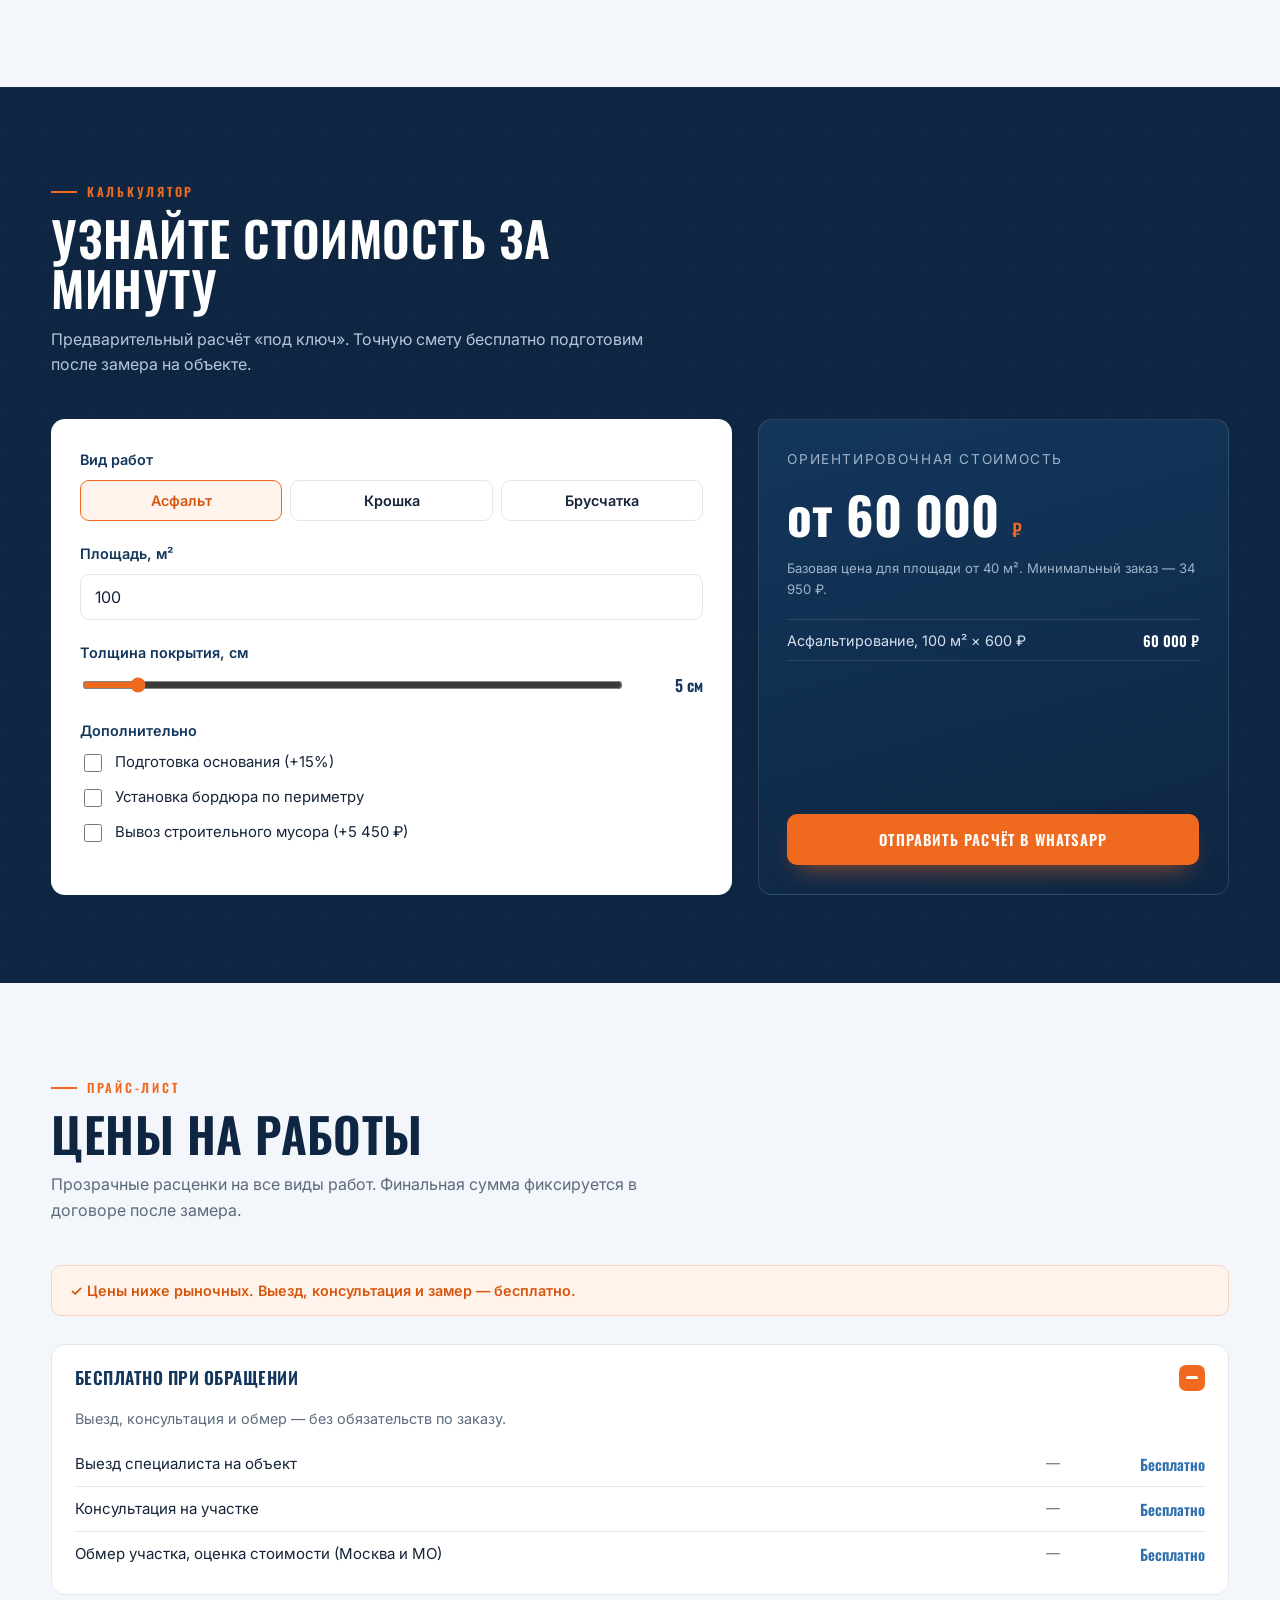
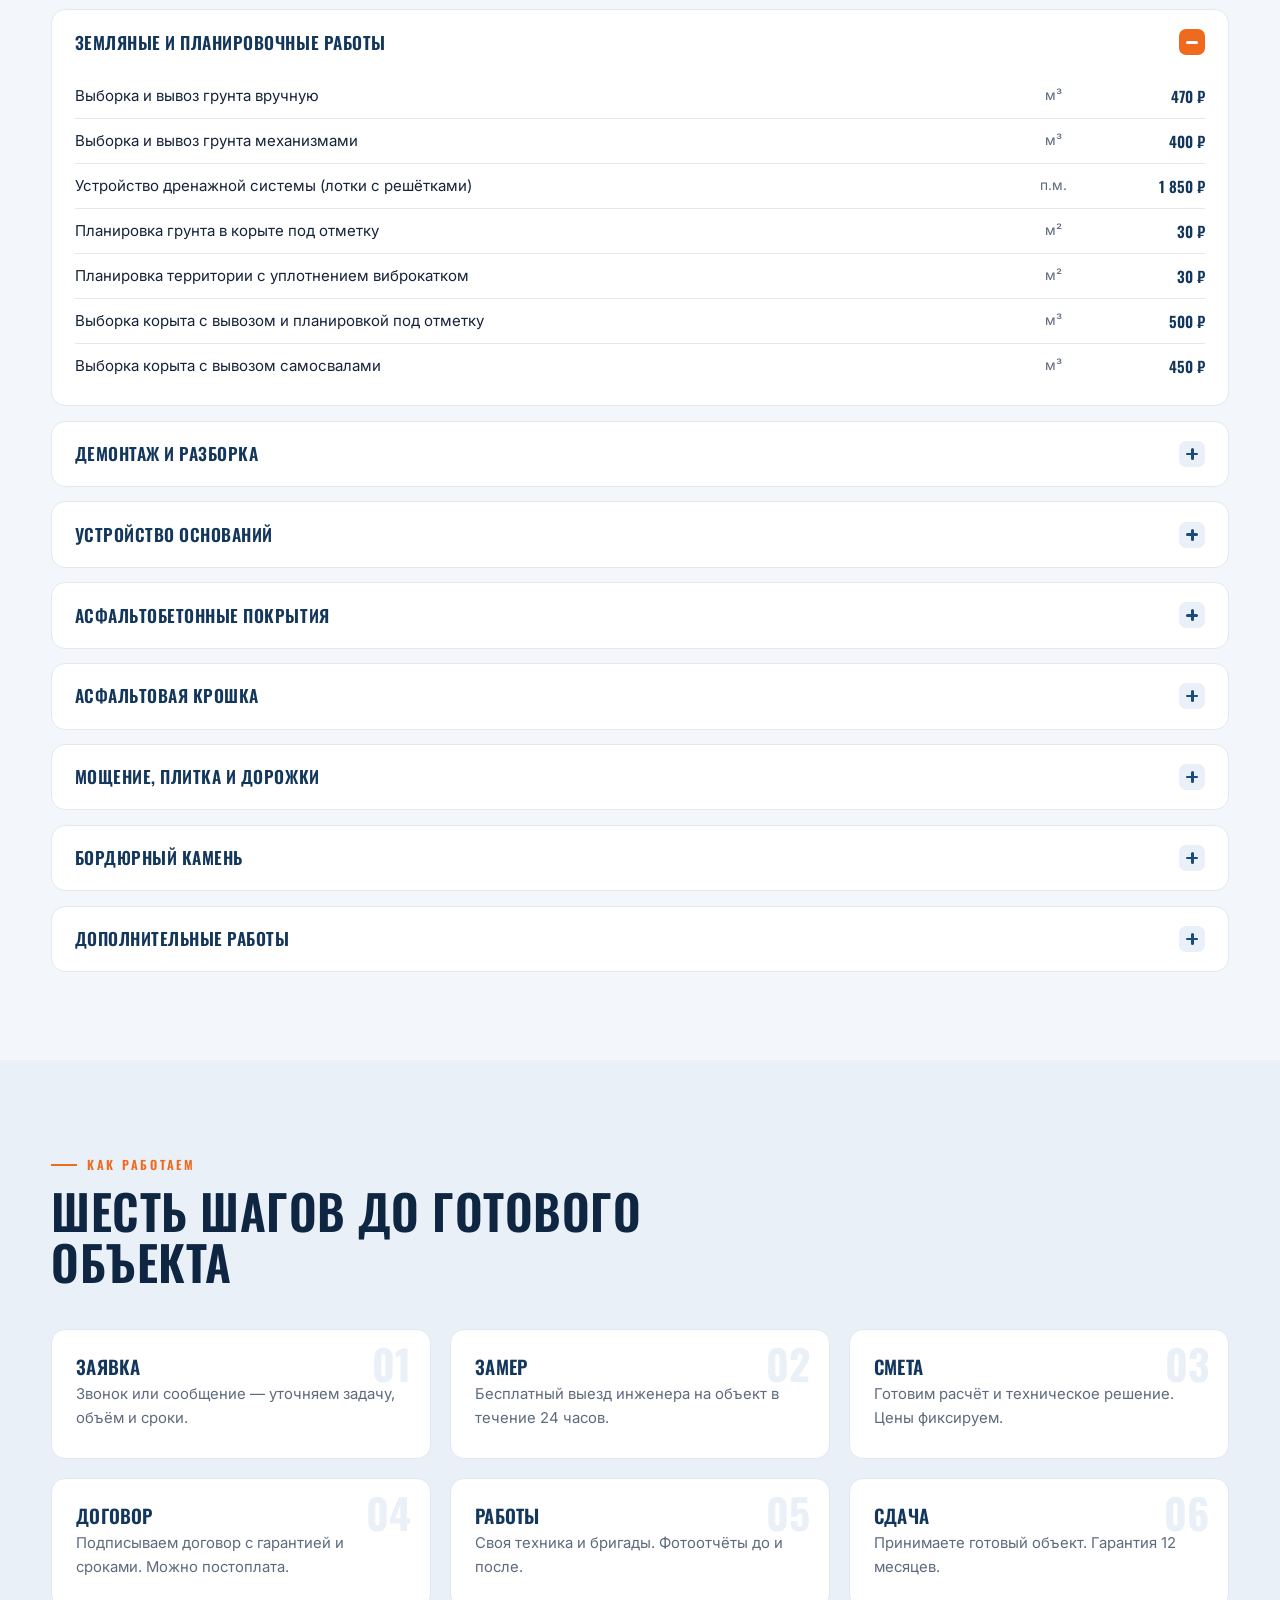
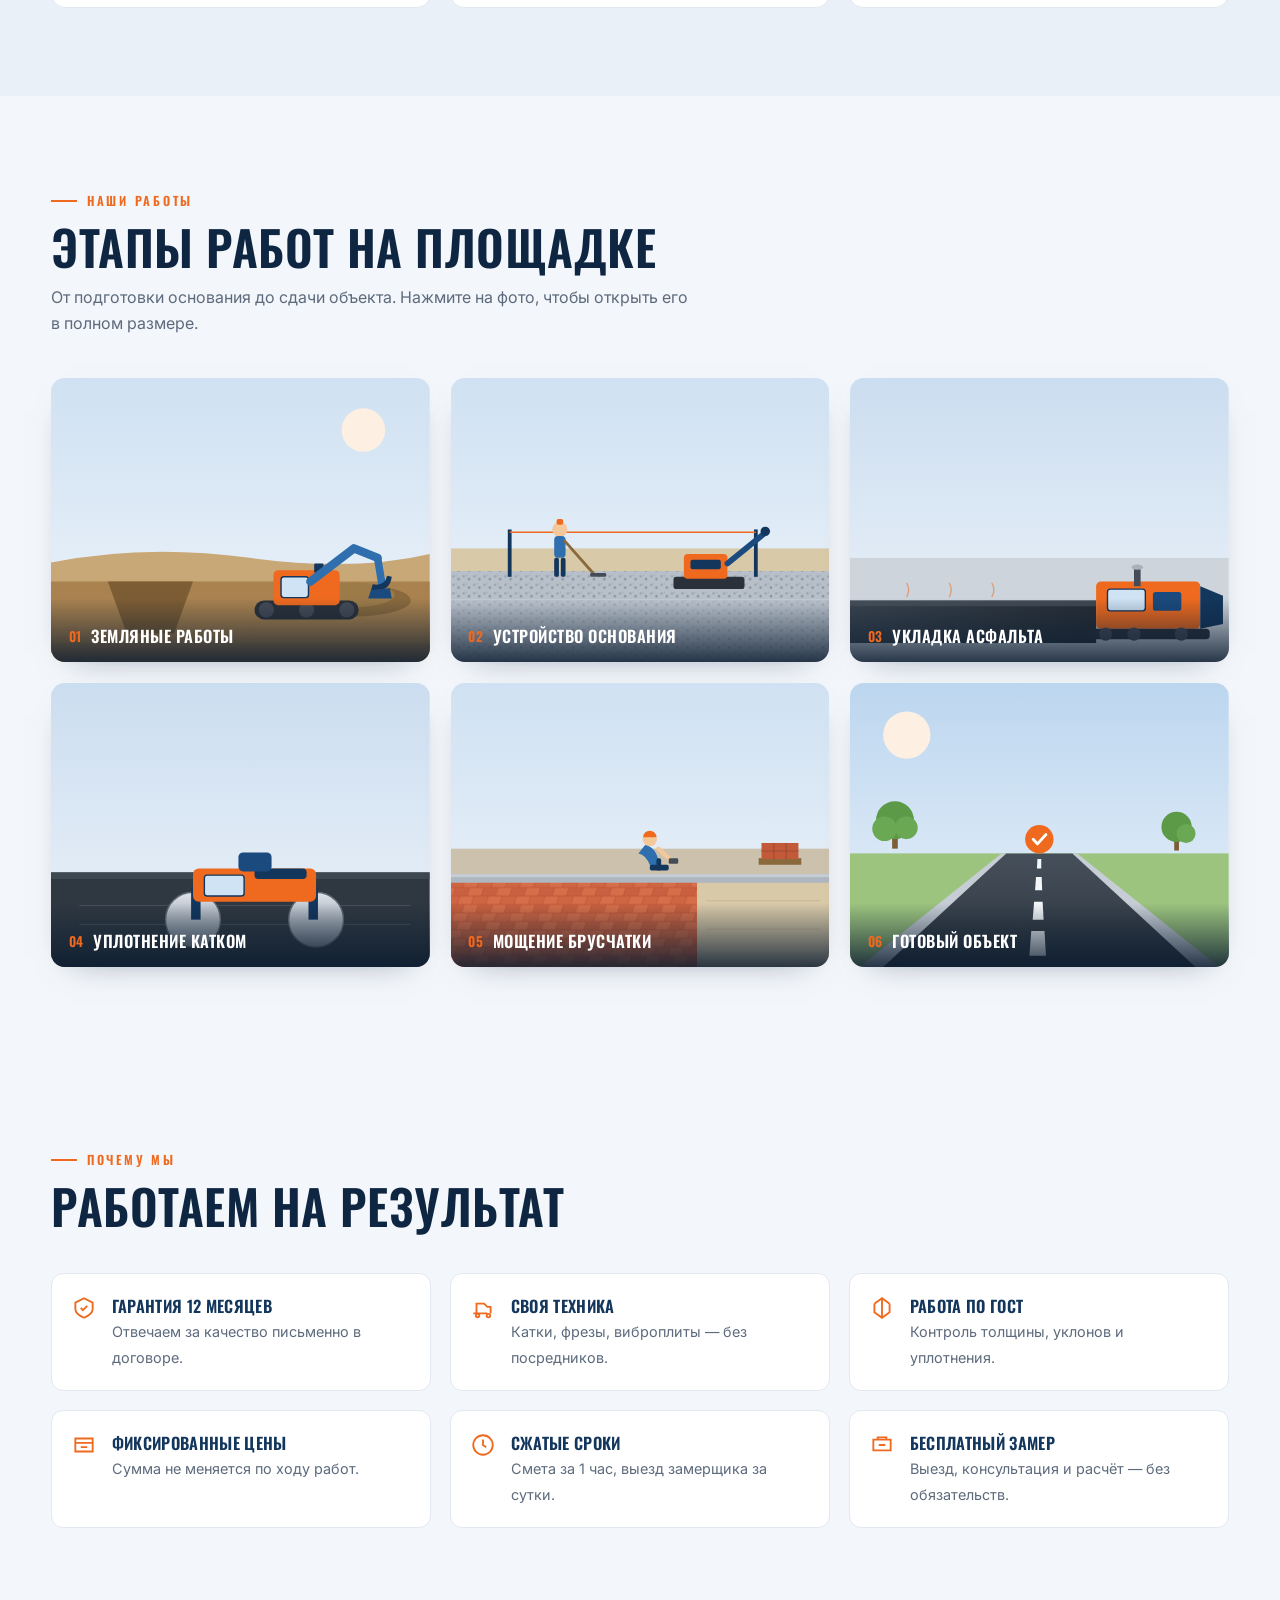
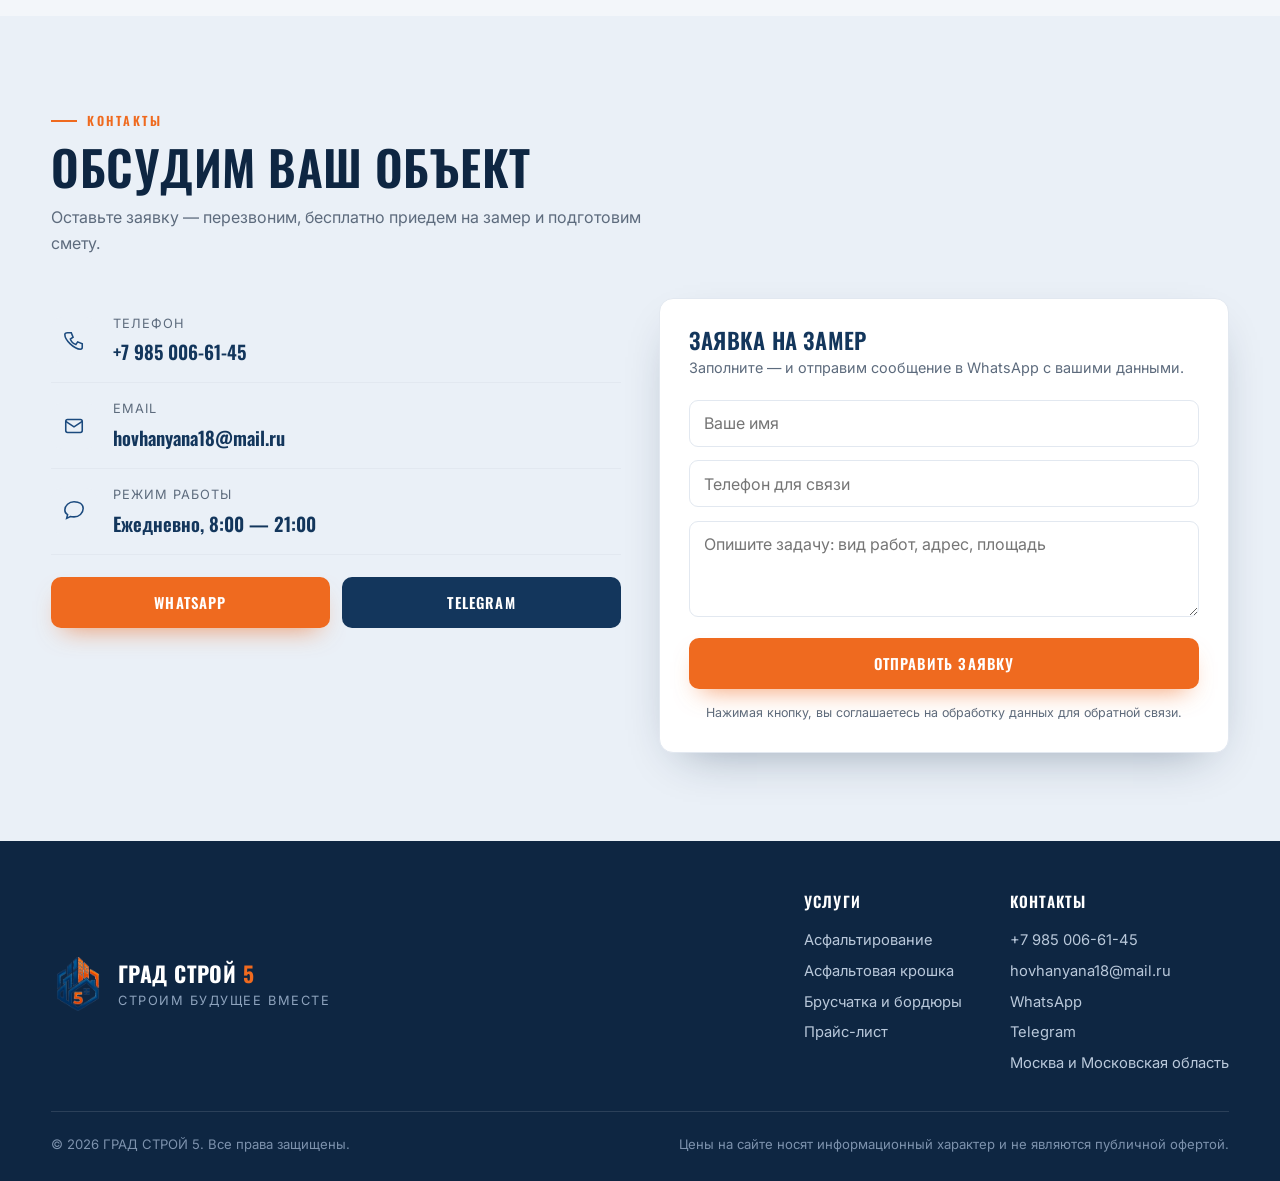
==== commit ab43bd25: "Add files via upload" ====
--- a/index.html
+++ b/index.html
@@ -251,8 +251,39 @@
 .float .tg{background:#2aabee}
 .float a svg{width:26px;height:26px;fill:#fff}
 
+
+/* ============ GALLERY + LIGHTBOX ============ */
+#gallery .gallery-grid{display:grid;grid-template-columns:repeat(3,1fr);gap:1.3rem}
+.shot{position:relative;display:block;width:100%;margin:0;padding:0;border:0;cursor:pointer;border-radius:var(--radius);overflow:hidden;background:var(--surface-2);aspect-ratio:4/3;font-family:inherit;box-shadow:0 12px 32px -22px rgba(14,38,66,.55)}
+.shot .photo{width:100%;height:100%;display:block;object-fit:cover;transition:transform .55s cubic-bezier(.22,.61,.36,1)}
+.shot:hover .photo{transform:scale(1.07)}
+.shot .cap{position:absolute;left:0;right:0;bottom:0;padding:1.6rem 1.1rem .9rem;background:linear-gradient(transparent,rgba(11,28,48,.85));color:#fff;font-family:"Oswald",sans-serif;font-weight:600;text-transform:uppercase;letter-spacing:.03em;font-size:1.02rem;display:flex;align-items:center;gap:.6rem;text-align:left}
+.shot .cap .cn{color:var(--orange);font-size:.84rem;flex:none}
+.shot .zoom{position:absolute;top:.85rem;right:.85rem;z-index:2;width:38px;height:38px;border-radius:10px;background:rgba(255,255,255,.94);display:grid;place-items:center;opacity:0;transform:scale(.7) translateY(-4px);transition:opacity .25s ease,transform .25s ease}
+.shot:hover .zoom,.shot:focus-visible .zoom{opacity:1;transform:none}
+.shot .zoom svg{width:18px;height:18px;stroke:var(--navy-800);fill:none}
+.shot:focus-visible{outline:3px solid var(--orange);outline-offset:3px}
+
+.lb{position:fixed;inset:0;z-index:130;background:rgba(8,18,30,.93);display:none;align-items:center;justify-content:center;padding:5vh 5vw;opacity:0;transition:opacity .28s ease}
+.lb.open{display:flex}
+.lb.in{opacity:1}
+.lb-stage{max-width:1020px;width:100%}
+.lb-frame{border-radius:14px;overflow:hidden;border:1px solid rgba(255,255,255,.14);box-shadow:0 40px 90px -30px rgba(0,0,0,.7);background:#0e2236;transform:scale(.95);transition:transform .32s cubic-bezier(.22,.61,.36,1)}
+.lb.in .lb-frame{transform:none}
+.lb-frame .photo{width:100%;height:auto;display:block}
+.lb-cap{display:flex;justify-content:space-between;align-items:center;gap:1rem;color:#fff;font-family:"Oswald",sans-serif;font-weight:600;text-transform:uppercase;letter-spacing:.04em;margin-top:1rem;font-size:1.1rem}
+.lb-cap #lbCounter{color:#9fb2c9;font-size:.95rem;flex:none}
+.lb-close,.lb-nav{position:fixed;border:0;background:rgba(255,255,255,.12);color:#fff;cursor:pointer;border-radius:50%;display:grid;place-items:center;transition:background .2s ease,transform .2s ease;z-index:2}
+.lb-close:hover{background:rgba(255,255,255,.26);transform:scale(1.07)}
+.lb-close{top:20px;right:24px;width:48px;height:48px;font-size:1.8rem;line-height:1}
+.lb-nav{top:50%;transform:translateY(-50%);width:54px;height:54px;font-size:2rem;line-height:1}
+.lb-nav:hover{background:rgba(255,255,255,.26);transform:translateY(-50%) scale(1.07)}
+.lb-prev{left:18px}.lb-next{right:18px}
+body.lb-lock{overflow:hidden}
+
 @media (max-width:980px){
   .services,.steps,.adv{grid-template-columns:1fr 1fr}
+  #gallery .gallery-grid{grid-template-columns:1fr 1fr}
   .calc{grid-template-columns:1fr}
   .contact{grid-template-columns:1fr}
 }
@@ -267,6 +298,9 @@
   nav.main.open{display:flex;position:absolute;top:100%;left:0;right:0;background:#fff;flex-direction:column;align-items:flex-start;gap:0;padding:.5rem 6vw 1rem;border-bottom:1px solid var(--line);box-shadow:var(--shadow)}
   nav.main.open a{padding:.85rem 0;width:100%;border-bottom:1px solid var(--line)}
   .services,.steps,.adv,.stats{grid-template-columns:1fr}
+  #gallery .gallery-grid{grid-template-columns:1fr}
+  .lb-nav{width:44px;height:44px;font-size:1.6rem}
+  .lb-close{width:42px;height:42px;top:12px;right:14px}
   .stats .st{display:flex;align-items:baseline;gap:.8rem}
   .stats .st .v{font-size:1.5rem}
 }
@@ -380,6 +414,7 @@
       <a href="#calculator">Калькулятор</a>
       <a href="#prices">Цены</a>
       <a href="#process">Как работаем</a>
+      <a href="#gallery">Работы</a>
       <a href="#contacts">Контакты</a>
     </nav>
     <div class="head-cta">
@@ -552,6 +587,217 @@
   </div>
 </section>
 
+  <!-- gallery -->
+  <section id="gallery">
+    <div class="wrap">
+      <div class="sec-head">
+        <span class="eyebrow">Наши работы</span>
+        <h2>Этапы работ на площадке</h2>
+        <p>От подготовки основания до сдачи объекта. Нажмите на фото, чтобы открыть его в полном размере.</p>
+      </div>
+      <div class="gallery-grid">
+      <button class="shot" type="button" data-title="Земляные работы" aria-label="Открыть фото: Земляные работы">
+        <span class="zoom"><svg viewBox="0 0 24 24" stroke-width="2" stroke-linecap="round" stroke-linejoin="round"><circle cx="11" cy="11" r="7"/><path d="M21 21l-4.3-4.3M11 8v6M8 11h6"/></svg></span>
+        <svg class="photo" viewBox="0 0 800 600" xmlns="http://www.w3.org/2000/svg" role="img" aria-label="Земляные работы — экскаватор на площадке">
+  <defs><linearGradient id="sky1" x1="0" y1="0" x2="0" y2="1"><stop offset="0" stop-color="#cfe1f2"/><stop offset="1" stop-color="#eef4fa"/></linearGradient></defs>
+  <rect width="800" height="600" fill="url(#sky1)"/>
+  <circle cx="660" cy="110" r="46" fill="#fdf0e2"/>
+  <path d="M0 390 Q200 350 420 380 T800 372 V600 H0Z" fill="#c9a878"/>
+  <path d="M0 430 H800 V600 H0Z" fill="#a9824f"/>
+  <path d="M120 430 L300 430 L260 540 L160 540 Z" fill="#7d5d34"/>
+  <ellipse cx="640" cy="470" rx="120" ry="34" fill="#8a6a3d"/>
+  <ellipse cx="640" cy="458" rx="86" ry="26" fill="#9c7b49"/>
+  <!-- excavator -->
+  <g>
+    <rect x="430" y="470" width="220" height="40" rx="20" fill="#2a313a"/>
+    <circle cx="455" cy="490" r="16" fill="#444c57"/><circle cx="540" cy="490" r="16" fill="#444c57"/><circle cx="625" cy="490" r="16" fill="#444c57"/>
+    <rect x="470" y="406" width="140" height="74" rx="10" fill="#ef6a1f"/>
+    <rect x="486" y="420" width="58" height="44" rx="6" fill="#cfe3f5"/>
+    <rect x="486" y="420" width="58" height="44" rx="6" fill="none" stroke="#13365c" stroke-width="3"/>
+    <rect x="556" y="392" width="20" height="20" rx="3" fill="#13365c"/>
+    <!-- boom -->
+    <path d="M548 430 L640 360 L690 380" fill="none" stroke="#2f6fae" stroke-width="18" stroke-linecap="round" stroke-linejoin="round"/>
+    <path d="M690 380 L700 440" fill="none" stroke="#2f6fae" stroke-width="16" stroke-linecap="round"/>
+    <path d="M676 448 q40 6 44 -28 l-10 -2 q-4 22 -30 18 z" fill="#13365c"/>
+    <path d="M676 448 l-6 18 l50 0 l-4 -22 z" fill="#1b4a7e"/>
+  </g>
+  <rect x="0" y="560" width="800" height="40" fill="#13365c" opacity="0.06"/>
+</svg>
+        <span class="cap"><span class="cn">01</span>Земляные работы</span>
+      </button>
+      <button class="shot" type="button" data-title="Устройство основания" aria-label="Открыть фото: Устройство основания">
+        <span class="zoom"><svg viewBox="0 0 24 24" stroke-width="2" stroke-linecap="round" stroke-linejoin="round"><circle cx="11" cy="11" r="7"/><path d="M21 21l-4.3-4.3M11 8v6M8 11h6"/></svg></span>
+        <svg class="photo" viewBox="0 0 800 600" xmlns="http://www.w3.org/2000/svg" role="img" aria-label="Устройство основания — отсыпка и уплотнение">
+  <defs>
+    <linearGradient id="sky2" x1="0" y1="0" x2="0" y2="1"><stop offset="0" stop-color="#cfe1f2"/><stop offset="1" stop-color="#eef4fa"/></linearGradient>
+    <pattern id="gravel2" width="22" height="18" patternUnits="userSpaceOnUse"><rect width="22" height="18" fill="#b7bfc9"/><circle cx="5" cy="5" r="2.4" fill="#969fab"/><circle cx="16" cy="11" r="2.8" fill="#8b95a2"/><circle cx="11" cy="3" r="1.8" fill="#a7b0bb"/></pattern>
+  </defs>
+  <rect width="800" height="600" fill="url(#sky2)"/>
+  <rect x="0" y="360" width="800" height="60" fill="#d8c9a8"/>
+  <rect x="0" y="408" width="800" height="60" fill="url(#gravel2)"/>
+  <rect x="0" y="468" width="800" height="132" fill="#c2cad4"/>
+  <rect x="0" y="468" width="800" height="132" fill="url(#gravel2)" opacity="0.5"/>
+  <!-- string line -->
+  <rect x="120" y="320" width="8" height="100" fill="#13365c"/>
+  <rect x="640" y="320" width="8" height="100" fill="#13365c"/>
+  <line x1="124" y1="326" x2="644" y2="326" stroke="#ef6a1f" stroke-width="3"/>
+  <!-- plate compactor -->
+  <g>
+    <rect x="470" y="420" width="150" height="26" rx="6" fill="#2a313a"/>
+    <rect x="492" y="372" width="92" height="52" rx="8" fill="#ef6a1f"/>
+    <rect x="506" y="384" width="64" height="20" rx="4" fill="#13365c"/>
+    <path d="M584 392 L660 330" stroke="#1b4a7e" stroke-width="12" stroke-linecap="round"/>
+    <circle cx="664" cy="324" r="10" fill="#13365c"/>
+  </g>
+  <!-- worker with rake -->
+  <g transform="translate(230,320)">
+    <circle cx="0" cy="0" r="16" fill="#f4c89b"/><rect x="-7" y="-22" width="14" height="12" rx="4" fill="#ef6a1f"/>
+    <rect x="-12" y="14" width="24" height="46" rx="8" fill="#2f6fae"/>
+    <rect x="-12" y="60" width="10" height="40" rx="4" fill="#13365c"/><rect x="2" y="60" width="10" height="40" rx="4" fill="#13365c"/>
+    <line x1="10" y1="24" x2="70" y2="92" stroke="#8a6a3d" stroke-width="6" stroke-linecap="round"/>
+    <rect x="64" y="92" width="34" height="8" rx="3" fill="#444c57"/>
+  </g>
+</svg>
+        <span class="cap"><span class="cn">02</span>Устройство основания</span>
+      </button>
+      <button class="shot" type="button" data-title="Укладка асфальта" aria-label="Открыть фото: Укладка асфальта">
+        <span class="zoom"><svg viewBox="0 0 24 24" stroke-width="2" stroke-linecap="round" stroke-linejoin="round"><circle cx="11" cy="11" r="7"/><path d="M21 21l-4.3-4.3M11 8v6M8 11h6"/></svg></span>
+        <svg class="photo" viewBox="0 0 800 600" xmlns="http://www.w3.org/2000/svg" role="img" aria-label="Укладка асфальта — асфальтоукладчик">
+  <defs><linearGradient id="sky3" x1="0" y1="0" x2="0" y2="1"><stop offset="0" stop-color="#cbddf0"/><stop offset="1" stop-color="#edf3f9"/></linearGradient>
+  <linearGradient id="asph3" x1="0" y1="0" x2="1" y2="0"><stop offset="0" stop-color="#3a444f"/><stop offset="1" stop-color="#262d35"/></linearGradient></defs>
+  <rect width="800" height="600" fill="url(#sky3)"/>
+  <rect x="0" y="380" width="800" height="220" fill="#cdd4dc"/>
+  <!-- fresh asphalt strip -->
+  <path d="M0 470 L520 470 L520 560 L0 560 Z" fill="url(#asph3)"/>
+  <path d="M0 470 L520 470 L520 482 L0 482 Z" fill="#4a545f" opacity="0.7"/>
+  <!-- heat lines -->
+  <g stroke="#ef6a1f" stroke-width="3" opacity="0.5" fill="none" stroke-linecap="round">
+    <path d="M120 462 q8 -14 0 -28"/><path d="M210 462 q8 -14 0 -28"/><path d="M300 462 q8 -14 0 -28"/>
+  </g>
+  <!-- paver machine -->
+  <g>
+    <rect x="520" y="430" width="220" height="100" rx="10" fill="#ef6a1f"/>
+    <path d="M740 440 L788 460 L788 520 L740 530 Z" fill="#13365c"/>
+    <rect x="544" y="446" width="80" height="46" rx="6" fill="#cfe3f5"/>
+    <rect x="544" y="446" width="80" height="46" rx="6" fill="none" stroke="#13365c" stroke-width="3"/>
+    <rect x="640" y="452" width="60" height="40" rx="6" fill="#1b4a7e"/>
+    <rect x="500" y="530" width="260" height="22" rx="8" fill="#2a313a"/>
+    <circle cx="540" cy="541" r="14" fill="#444c57"/><circle cx="600" cy="541" r="14" fill="#444c57"/><circle cx="700" cy="541" r="14" fill="#444c57"/>
+    <rect x="600" y="404" width="14" height="36" fill="#444c57"/><ellipse cx="607" cy="400" rx="12" ry="6" fill="#9aa3ad" opacity="0.7"/>
+  </g>
+</svg>
+        <span class="cap"><span class="cn">03</span>Укладка асфальта</span>
+      </button>
+      <button class="shot" type="button" data-title="Уплотнение катком" aria-label="Открыть фото: Уплотнение катком">
+        <span class="zoom"><svg viewBox="0 0 24 24" stroke-width="2" stroke-linecap="round" stroke-linejoin="round"><circle cx="11" cy="11" r="7"/><path d="M21 21l-4.3-4.3M11 8v6M8 11h6"/></svg></span>
+        <svg class="photo" viewBox="0 0 800 600" xmlns="http://www.w3.org/2000/svg" role="img" aria-label="Уплотнение асфальта дорожным катком">
+  <defs><linearGradient id="sky4" x1="0" y1="0" x2="0" y2="1"><stop offset="0" stop-color="#cbddf0"/><stop offset="1" stop-color="#edf3f9"/></linearGradient>
+  <linearGradient id="drum4" x1="0" y1="0" x2="0" y2="1"><stop offset="0" stop-color="#dfe4ea"/><stop offset="0.5" stop-color="#aab2bc"/><stop offset="1" stop-color="#7e8893"/></linearGradient></defs>
+  <rect width="800" height="600" fill="url(#sky4)"/>
+  <rect x="0" y="400" width="800" height="200" fill="#2f3841"/>
+  <rect x="0" y="400" width="800" height="14" fill="#454f59" opacity="0.7"/>
+  <!-- shine -->
+  <path d="M60 470 L760 470" stroke="#5b6671" stroke-width="2" opacity="0.6"/>
+  <path d="M60 510 L760 510" stroke="#5b6671" stroke-width="2" opacity="0.6"/>
+  <!-- tandem roller -->
+  <g>
+    <ellipse cx="300" cy="500" rx="58" ry="58" fill="url(#drum4)"/>
+    <ellipse cx="300" cy="500" rx="58" ry="58" fill="none" stroke="#5e6873" stroke-width="3"/>
+    <ellipse cx="560" cy="500" rx="58" ry="58" fill="url(#drum4)"/>
+    <ellipse cx="560" cy="500" rx="58" ry="58" fill="none" stroke="#5e6873" stroke-width="3"/>
+    <rect x="296" y="430" width="20" height="70" fill="#13365c"/>
+    <rect x="544" y="430" width="20" height="70" fill="#13365c"/>
+    <rect x="300" y="392" width="260" height="70" rx="12" fill="#ef6a1f"/>
+    <rect x="324" y="406" width="84" height="44" rx="6" fill="#cfe3f5"/>
+    <rect x="324" y="406" width="84" height="44" rx="6" fill="none" stroke="#13365c" stroke-width="3"/>
+    <rect x="430" y="392" width="110" height="22" rx="8" fill="#13365c"/>
+    <rect x="396" y="358" width="70" height="40" rx="10" fill="#1b4a7e"/>
+  </g>
+</svg>
+        <span class="cap"><span class="cn">04</span>Уплотнение катком</span>
+      </button>
+      <button class="shot" type="button" data-title="Мощение брусчатки" aria-label="Открыть фото: Мощение брусчатки">
+        <span class="zoom"><svg viewBox="0 0 24 24" stroke-width="2" stroke-linecap="round" stroke-linejoin="round"><circle cx="11" cy="11" r="7"/><path d="M21 21l-4.3-4.3M11 8v6M8 11h6"/></svg></span>
+        <svg class="photo" viewBox="0 0 800 600" xmlns="http://www.w3.org/2000/svg" role="img" aria-label="Мощение брусчатки">
+  <defs>
+    <linearGradient id="sky5" x1="0" y1="0" x2="0" y2="1"><stop offset="0" stop-color="#cfe1f2"/><stop offset="1" stop-color="#eef4fa"/></linearGradient>
+    <pattern id="brick5" width="60" height="36" patternUnits="userSpaceOnUse" patternTransform="skewX(-18)">
+      <rect width="60" height="36" fill="#c25a3a"/>
+      <rect x="1" y="1" width="28" height="16" rx="2" fill="#d76e4a"/>
+      <rect x="31" y="1" width="28" height="16" rx="2" fill="#c9603f"/>
+      <rect x="16" y="19" width="28" height="16" rx="2" fill="#cf6543"/>
+      <rect x="-14" y="19" width="28" height="16" rx="2" fill="#d76e4a"/>
+      <rect x="46" y="19" width="28" height="16" rx="2" fill="#d76e4a"/>
+    </pattern>
+  </defs>
+  <rect width="800" height="600" fill="url(#sky5)"/>
+  <rect x="0" y="350" width="800" height="250" fill="#cbc1ad"/>
+  <!-- laid pavers area -->
+  <path d="M0 420 L520 420 L520 600 L0 600 Z" fill="url(#brick5)"/>
+  <!-- sand bed exposed -->
+  <path d="M520 420 L800 420 L800 600 L520 600 Z" fill="#d8c9a8"/>
+  <g stroke="#c7b791" stroke-width="2"><line x1="540" y1="460" x2="780" y2="460"/><line x1="540" y1="520" x2="780" y2="520"/></g>
+  <!-- curb -->
+  <rect x="0" y="404" width="800" height="18" fill="#aeb6bf"/>
+  <rect x="0" y="404" width="800" height="6" fill="#c6cdd5"/>
+  <!-- pallet of pavers -->
+  <g transform="translate(650,330)"><rect x="0" y="40" width="90" height="14" fill="#8a6a3d"/><rect x="6" y="8" width="78" height="34" fill="#c25a3a"/><g stroke="#9c4a30" stroke-width="2"><line x1="32" y1="8" x2="32" y2="42"/><line x1="58" y1="8" x2="58" y2="42"/><line x1="6" y1="25" x2="84" y2="25"/></g></g>
+  <!-- kneeling worker -->
+  <g transform="translate(420,330)">
+    <circle cx="0" cy="0" r="15" fill="#f4c89b"/><path d="M-14 -4 a14 14 0 0 1 28 0 z" fill="#ef6a1f"/>
+    <path d="M-10 12 q24 4 30 40 l-18 6 q-10 -26 -26 -28 z" fill="#2f6fae"/>
+    <rect x="0" y="54" width="40" height="12" rx="4" fill="#13365c"/>
+    <rect x="14" y="40" width="10" height="26" rx="4" fill="#13365c"/>
+    <line x1="18" y1="20" x2="44" y2="44" stroke="#f4c89b" stroke-width="9" stroke-linecap="round"/>
+    <rect x="40" y="40" width="20" height="12" rx="3" fill="#444c57"/>
+  </g>
+</svg>
+        <span class="cap"><span class="cn">05</span>Мощение брусчатки</span>
+      </button>
+      <button class="shot" type="button" data-title="Готовый объект" aria-label="Открыть фото: Готовый объект">
+        <span class="zoom"><svg viewBox="0 0 24 24" stroke-width="2" stroke-linecap="round" stroke-linejoin="round"><circle cx="11" cy="11" r="7"/><path d="M21 21l-4.3-4.3M11 8v6M8 11h6"/></svg></span>
+        <svg class="photo" viewBox="0 0 800 600" xmlns="http://www.w3.org/2000/svg" role="img" aria-label="Готовое покрытие — сданный объект">
+  <defs><linearGradient id="sky6" x1="0" y1="0" x2="0" y2="1"><stop offset="0" stop-color="#bcd6ef"/><stop offset="1" stop-color="#eaf2fa"/></linearGradient>
+  <linearGradient id="road6" x1="0" y1="0" x2="0" y2="1"><stop offset="0" stop-color="#46505b"/><stop offset="1" stop-color="#2b333c"/></linearGradient></defs>
+  <rect width="800" height="600" fill="url(#sky6)"/>
+  <circle cx="120" cy="110" r="50" fill="#fdf0e2"/>
+  <!-- green sides -->
+  <rect x="0" y="360" width="800" height="240" fill="#9cc47e"/>
+  <!-- road perspective -->
+  <path d="M330 360 L470 360 L760 600 L40 600 Z" fill="url(#road6)"/>
+  <!-- curbs -->
+  <path d="M330 360 L320 360 L20 600 L70 600 Z" fill="#c6cdd5"/>
+  <path d="M470 360 L480 360 L780 600 L730 600 Z" fill="#c6cdd5"/>
+  <!-- center dashed line -->
+  <g fill="#f4f7fa">
+    <polygon points="396,372 404,372 404,392 395,392"/>
+    <polygon points="393,410 405,410 406,438 391,438"/>
+    <polygon points="389,462 407,462 409,500 386,500"/>
+    <polygon points="383,524 411,524 414,576 379,576"/>
+  </g>
+  <!-- trees -->
+  <g transform="translate(95,250)"><rect x="-6" y="60" width="12" height="40" fill="#7d5d34"/><circle cx="0" cy="40" r="40" fill="#5c9a47"/><circle cx="-22" cy="58" r="26" fill="#6aa854"/><circle cx="24" cy="56" r="24" fill="#6aa854"/></g>
+  <g transform="translate(690,270)"><rect x="-5" y="50" width="10" height="34" fill="#7d5d34"/><circle cx="0" cy="34" r="32" fill="#5c9a47"/><circle cx="20" cy="48" r="20" fill="#6aa854"/></g>
+  <!-- finished badge -->
+  <g transform="translate(400,330)"><circle cx="0" cy="0" r="30" fill="#ef6a1f"/><path d="M-13 0 l9 10 l18 -20" fill="none" stroke="#fff" stroke-width="6" stroke-linecap="round" stroke-linejoin="round"/></g>
+</svg>
+        <span class="cap"><span class="cn">06</span>Готовый объект</span>
+      </button>
+      </div>
+    </div>
+  </section>
+
+  <!-- lightbox -->
+  <div class="lb" id="lb" aria-hidden="true" role="dialog" aria-modal="true" aria-label="Просмотр фото">
+    <button class="lb-close" id="lbClose" aria-label="Закрыть">&times;</button>
+    <button class="lb-nav lb-prev" id="lbPrev" aria-label="Предыдущее фото">&#8249;</button>
+    <button class="lb-nav lb-next" id="lbNext" aria-label="Следующее фото">&#8250;</button>
+    <div class="lb-stage">
+      <div class="lb-frame" id="lbFrame"></div>
+      <div class="lb-cap"><span id="lbTitle"></span><span id="lbCounter"></span></div>
+    </div>
+  </div>
+
 <!-- advantages -->
 <section id="advantages">
   <div class="wrap">
@@ -678,7 +924,7 @@
 
   /* scroll reveal with stagger */
   if (!reduceMotion && 'IntersectionObserver' in window){
-    var revealSel = ['.sec-head','.svc','.step','.adv .a','.calc-form','.calc-result','.acc','.price-note','.cinfo .ch','.cform','.msg-row'];
+    var revealSel = ['.sec-head','.svc','.step','.shot','.adv .a','.calc-form','.calc-result','.acc','.price-note','.cinfo .ch','.cform','.msg-row'];
     var nodes = [];
     revealSel.forEach(function(s){ [].forEach.call(document.querySelectorAll(s), function(n){ nodes.push(n); }); });
     nodes.forEach(function(n){ n.classList.add('reveal'); });
@@ -719,6 +965,44 @@
       }, {threshold:0.4});
       co.observe(statsBox);
     } else { runCounters(); }
+  }
+
+  /* ---------- gallery lightbox ---------- */
+  var shots = [].slice.call(document.querySelectorAll('.shot'));
+  if (shots.length){
+    var byId = function(id){ return document.getElementById(id); };
+    var lb = byId('lb'), lbFrame = byId('lbFrame'), lbTitle = byId('lbTitle'), lbCounter = byId('lbCounter'), cur = 0;
+    function showShot(i){
+      cur = (i + shots.length) % shots.length;
+      var s = shots[cur];
+      lbFrame.innerHTML = s.querySelector('.photo').outerHTML;
+      lbTitle.textContent = s.getAttribute('data-title');
+      lbCounter.textContent = (cur + 1) + ' / ' + shots.length;
+    }
+    function openLb(i){
+      showShot(i);
+      lb.classList.add('open');
+      document.body.classList.add('lb-lock');
+      lb.setAttribute('aria-hidden','false');
+      requestAnimationFrame(function(){ lb.classList.add('in'); });
+    }
+    function closeLb(){
+      lb.classList.remove('in');
+      document.body.classList.remove('lb-lock');
+      lb.setAttribute('aria-hidden','true');
+      setTimeout(function(){ lb.classList.remove('open'); }, 280);
+    }
+    shots.forEach(function(s, i){ s.addEventListener('click', function(){ openLb(i); }); });
+    byId('lbClose').addEventListener('click', closeLb);
+    byId('lbPrev').addEventListener('click', function(){ showShot(cur - 1); });
+    byId('lbNext').addEventListener('click', function(){ showShot(cur + 1); });
+    lb.addEventListener('click', function(e){ if(e.target === lb) closeLb(); });
+    document.addEventListener('keydown', function(e){
+      if(!lb.classList.contains('open')) return;
+      if(e.key === 'Escape') closeLb();
+      else if(e.key === 'ArrowLeft') showShot(cur - 1);
+      else if(e.key === 'ArrowRight') showShot(cur + 1);
+    });
   }
 
   /* ---- pricing data (все цены снижены на 50 ₽) ---- */
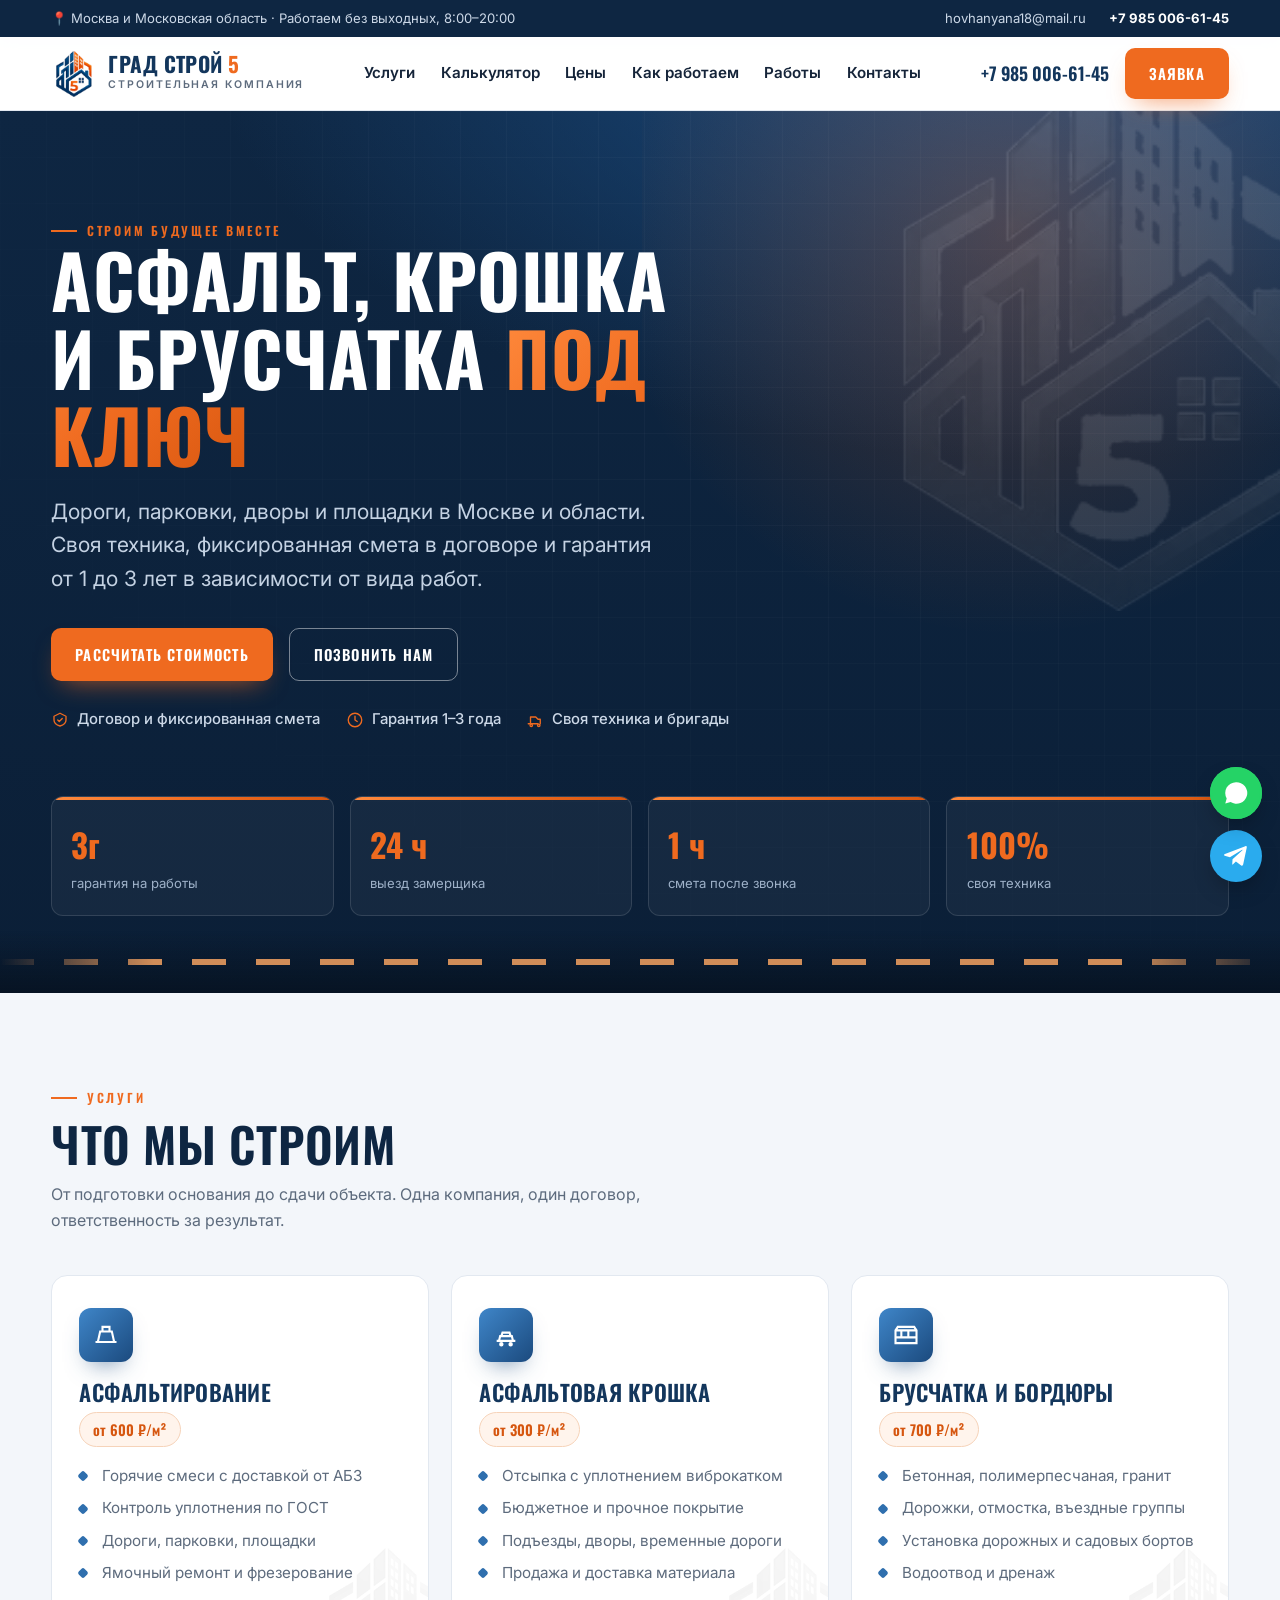
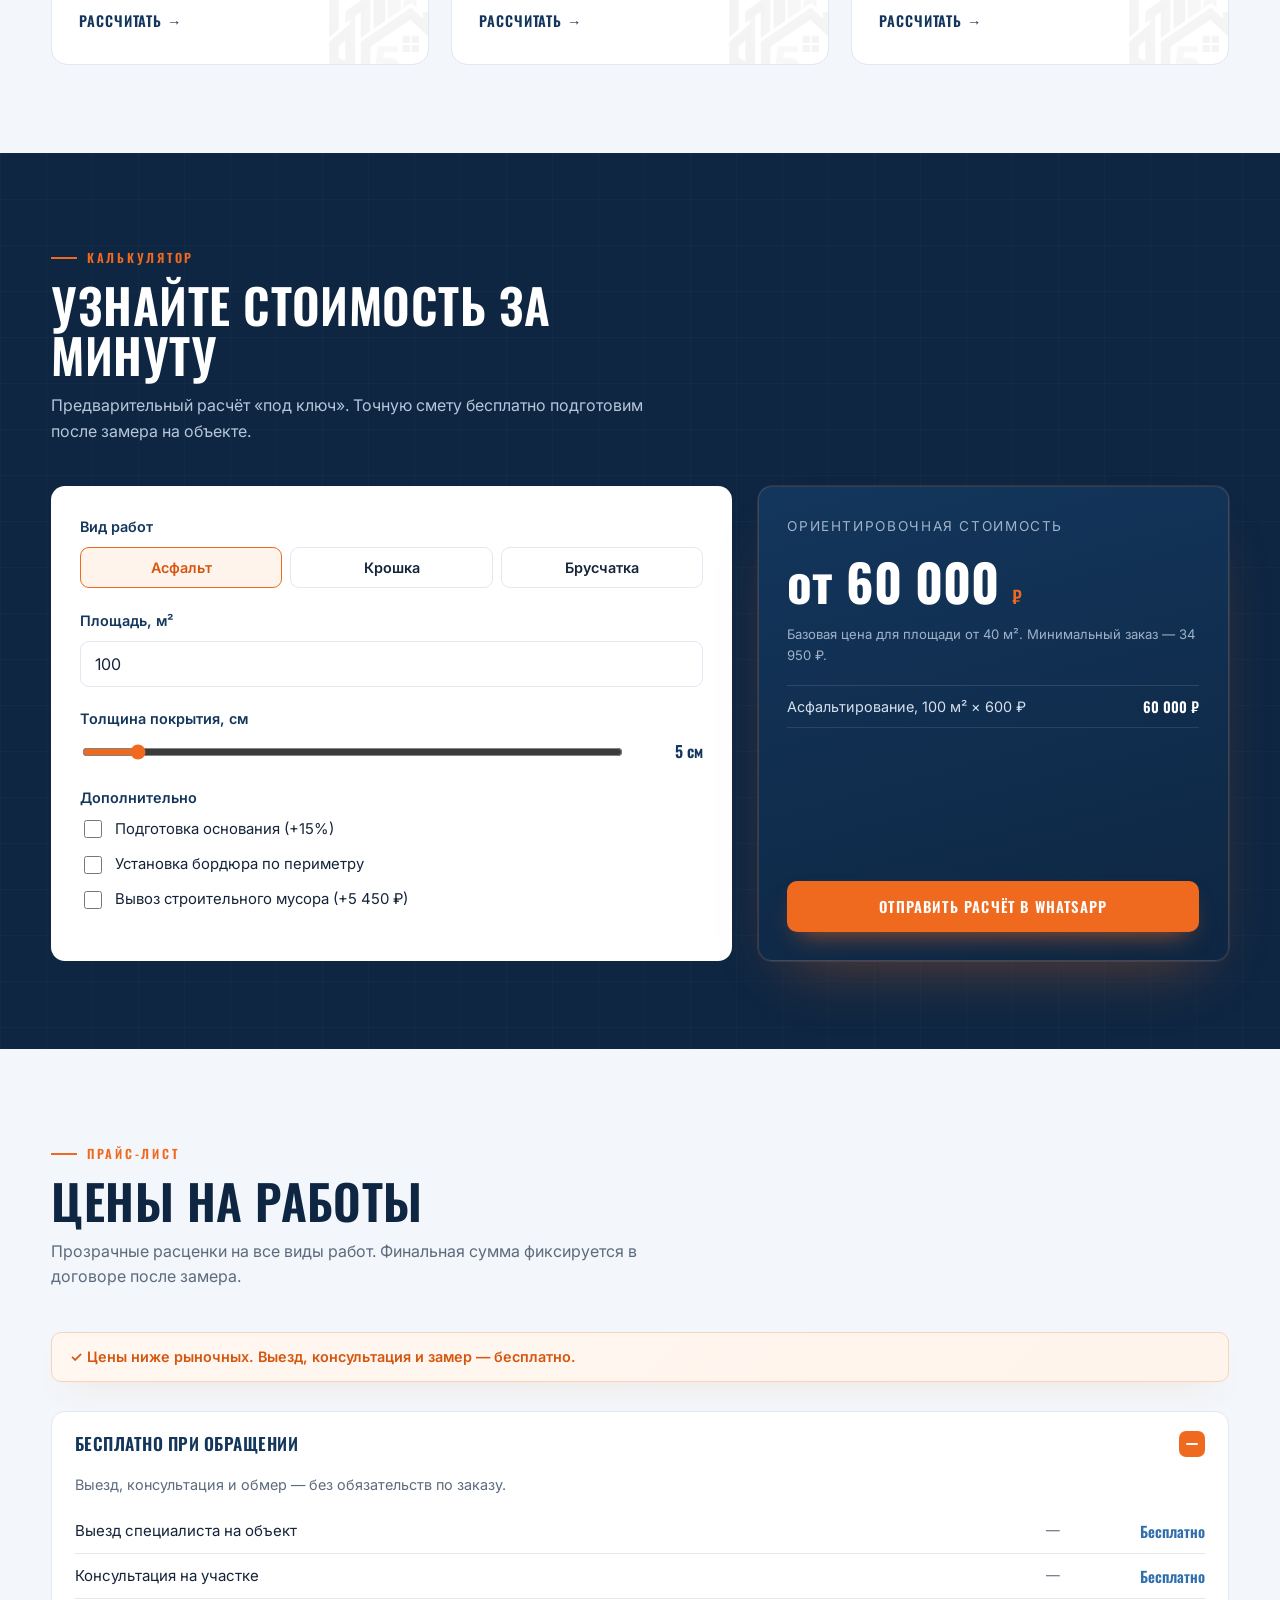
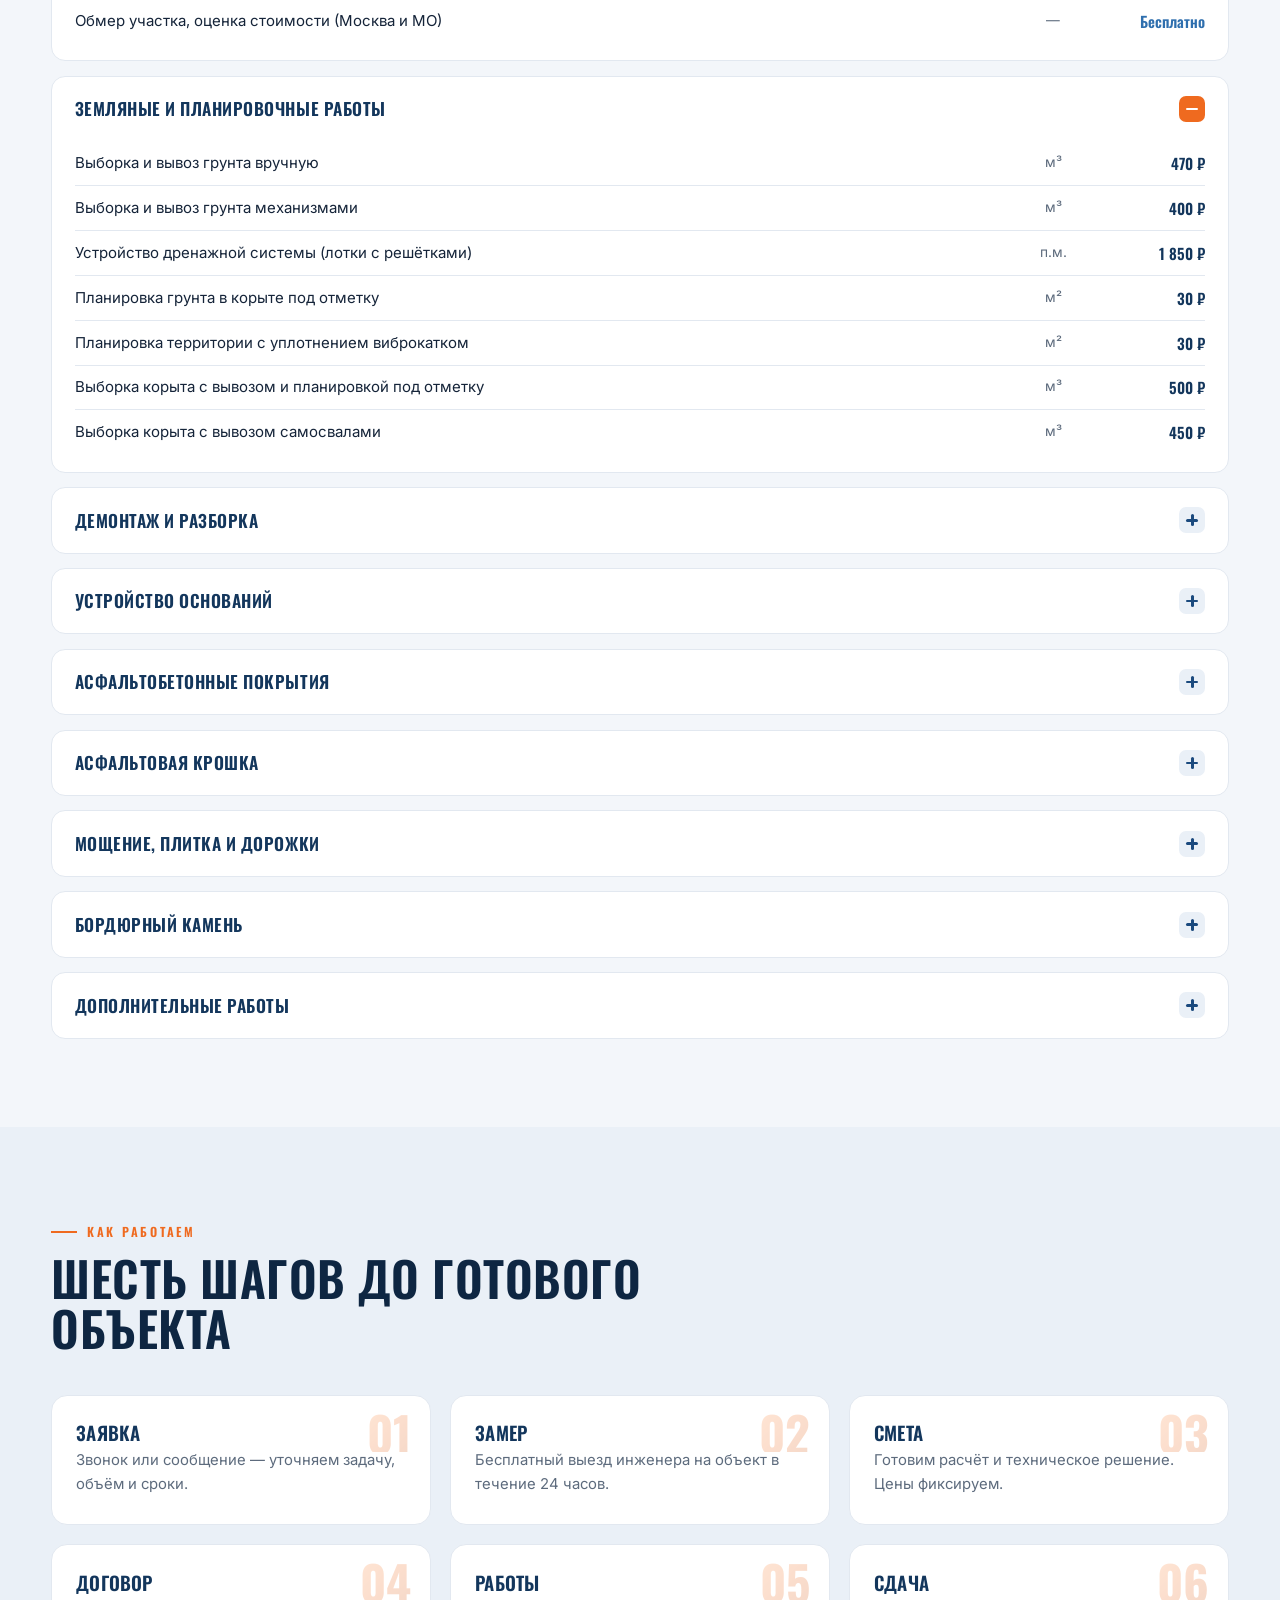
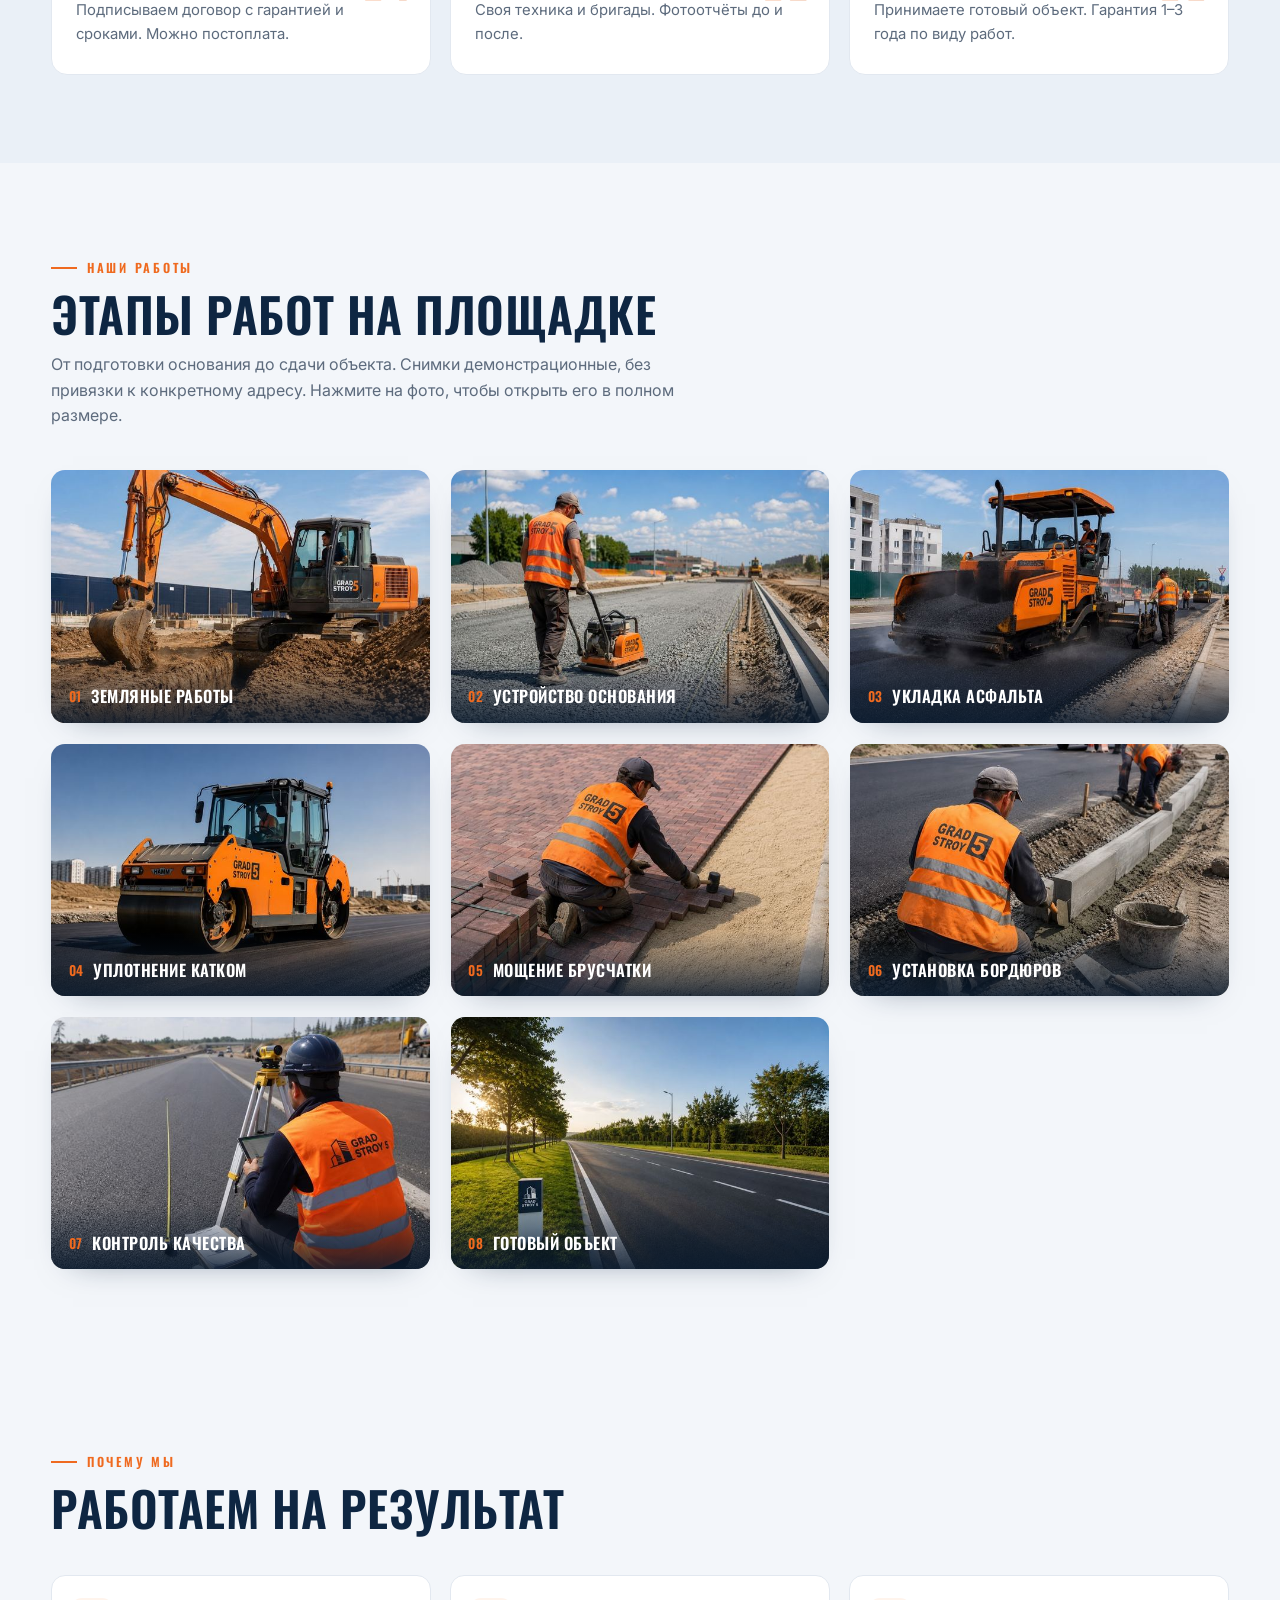
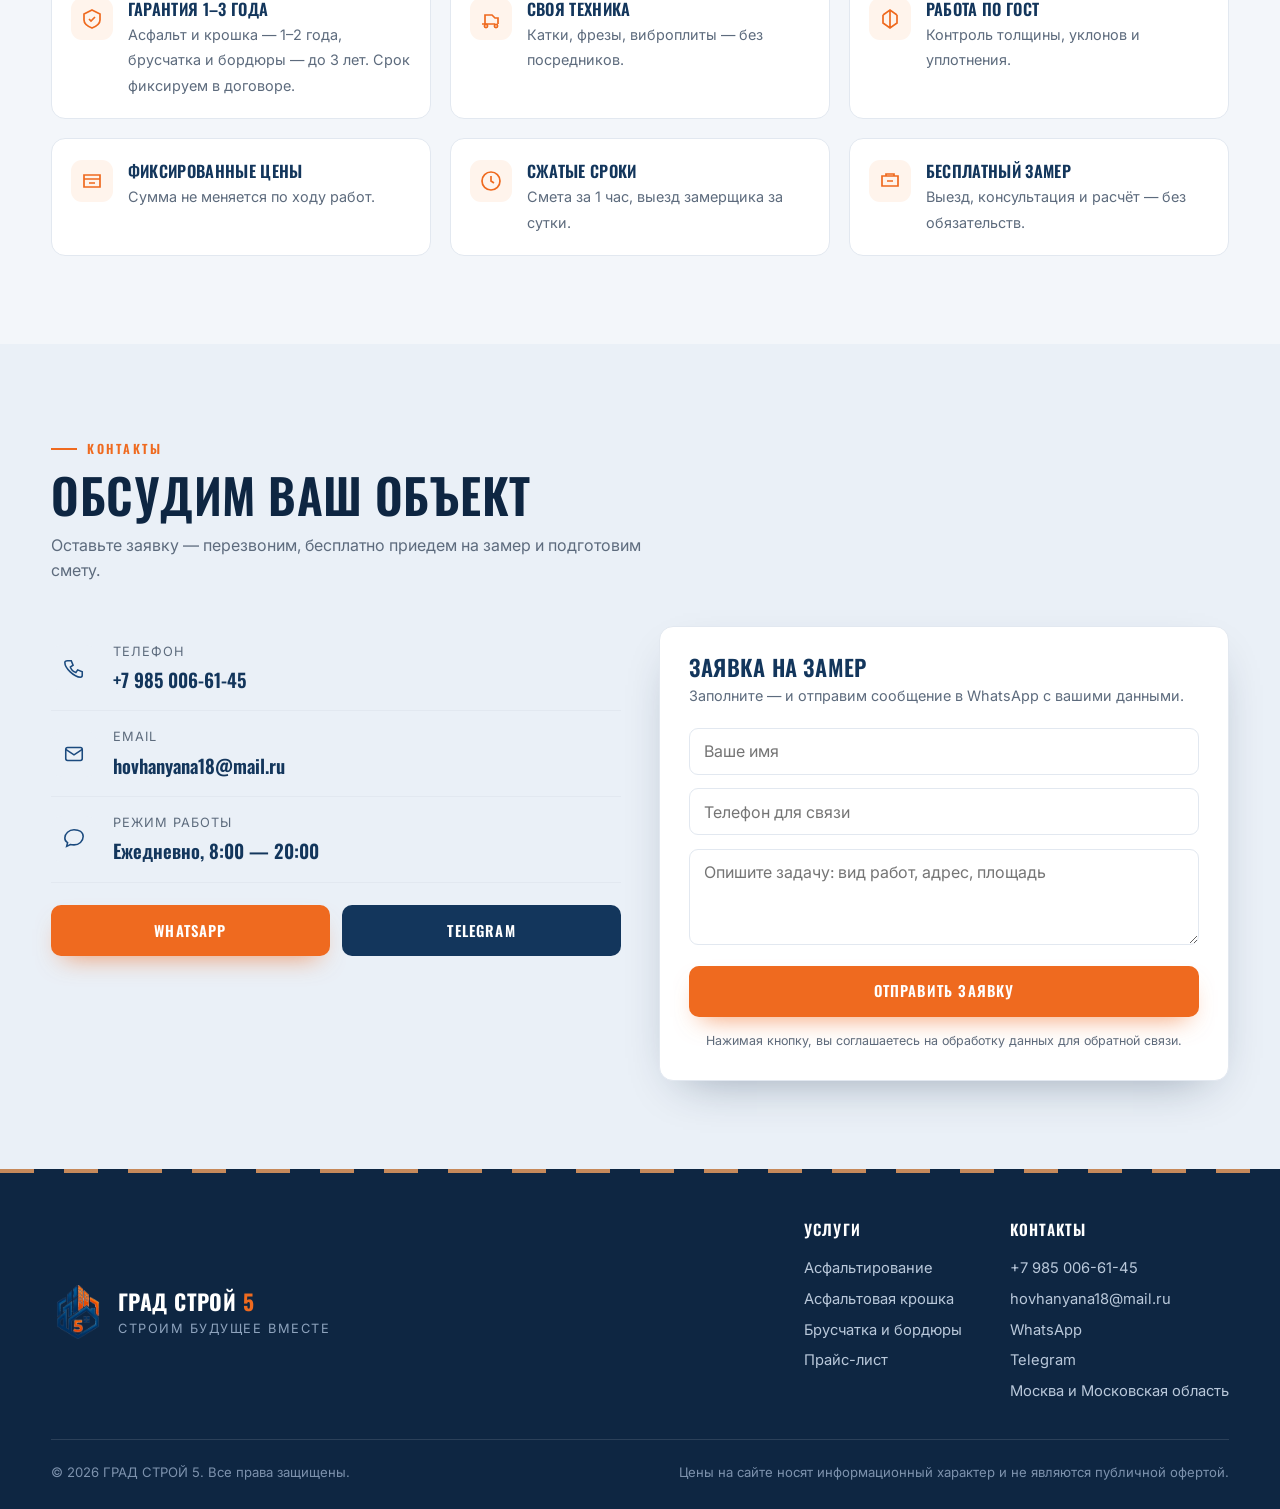
==== commit 199121a2: "Add files via upload" ====
--- a/index.html
+++ b/index.html
@@ -4,10 +4,10 @@
 <meta charset="UTF-8" />
 <meta name="viewport" content="width=device-width, initial-scale=1.0" />
 <title>ГРАД СТРОЙ 5 — асфальтирование, крошка, брусчатка под ключ</title>
-<meta name="description" content="Строительная компания ГРАД СТРОЙ 5: асфальт от 600 ₽/м², крошка от 300 ₽/м², брусчатка от 700 ₽/м². Своя техника, бесплатный замер, гарантия 12 месяцев. Строим будущее вместе." />
+<meta name="description" content="Строительная компания ГРАД СТРОЙ 5: асфальт от 600 ₽/м², крошка от 300 ₽/м², брусчатка от 700 ₽/м². Своя техника, бесплатный замер, гарантия 1–3 года в зависимости от вида работ. Строим будущее вместе." />
 <link rel="icon" href="assets/favicon.png" type="image/png" />
 <meta property="og:title" content="ГРАД СТРОЙ 5 — строим будущее вместе" />
-<meta property="og:description" content="Асфальт, крошка, брусчатка и бордюры под ключ. Своя техника, фиксированная смета, гарантия 12 месяцев." />
+<meta property="og:description" content="Асфальт, крошка, брусчатка и бордюры под ключ. Своя техника, фиксированная смета, гарантия 1–3 года." />
 <meta property="og:type" content="website" />
 <meta property="og:locale" content="ru_RU" />
 <link rel="preconnect" href="https://fonts.googleapis.com" />
@@ -19,7 +19,7 @@
   "@type":"GeneralContractor",
   "name":"ГРАД СТРОЙ 5",
   "slogan":"Строим будущее вместе",
-  "description":"Асфальтирование, асфальтовая крошка, брусчатка и бордюры под ключ. Своя техника, гарантия 12 месяцев.",
+  "description":"Асфальтирование, асфальтовая крошка, брусчатка и бордюры под ключ. Своя техника, гарантия 1–3 года в зависимости от вида работ.",
   "telephone":"+79850066145",
   "email":"hovhanyana18@mail.ru",
   "priceRange":"₽₽",
@@ -254,11 +254,15 @@
 
 /* ============ GALLERY + LIGHTBOX ============ */
 #gallery .gallery-grid{display:grid;grid-template-columns:repeat(3,1fr);gap:1.3rem}
-.shot{position:relative;display:block;width:100%;margin:0;padding:0;border:0;cursor:pointer;border-radius:var(--radius);overflow:hidden;background:var(--surface-2);aspect-ratio:4/3;font-family:inherit;box-shadow:0 12px 32px -22px rgba(14,38,66,.55)}
+.shot{position:relative;display:block;width:100%;margin:0;padding:0;border:0;cursor:pointer;border-radius:var(--radius);overflow:hidden;background:var(--surface-2);aspect-ratio:3/2;font-family:inherit;box-shadow:0 12px 32px -22px rgba(14,38,66,.55)}
 .shot .photo{width:100%;height:100%;display:block;object-fit:cover;transition:transform .55s cubic-bezier(.22,.61,.36,1)}
 .shot:hover .photo{transform:scale(1.07)}
 .shot .cap{position:absolute;left:0;right:0;bottom:0;padding:1.6rem 1.1rem .9rem;background:linear-gradient(transparent,rgba(11,28,48,.85));color:#fff;font-family:"Oswald",sans-serif;font-weight:600;text-transform:uppercase;letter-spacing:.03em;font-size:1.02rem;display:flex;align-items:center;gap:.6rem;text-align:left}
 .shot .cap .cn{color:var(--orange);font-size:.84rem;flex:none}
+.shot .cap-desc{position:absolute;left:0;right:0;bottom:0;padding:0 1.1rem .85rem 2.3rem;color:#cfdcec;font-size:.78rem;font-family:"Inter",sans-serif;font-weight:400;text-transform:none;letter-spacing:normal;opacity:0;transform:translateY(6px);transition:opacity .22s ease,transform .22s ease;line-height:1.4}
+.shot:hover .cap{padding-bottom:2.6rem}
+.shot:hover .cap-desc{opacity:1;transform:none}
+.shot .cap{transition:padding-bottom .22s ease}
 .shot .zoom{position:absolute;top:.85rem;right:.85rem;z-index:2;width:38px;height:38px;border-radius:10px;background:rgba(255,255,255,.94);display:grid;place-items:center;opacity:0;transform:scale(.7) translateY(-4px);transition:opacity .25s ease,transform .25s ease}
 .shot:hover .zoom,.shot:focus-visible .zoom{opacity:1;transform:none}
 .shot .zoom svg{width:18px;height:18px;stroke:var(--navy-800);fill:none}
@@ -271,8 +275,11 @@
 .lb-frame{border-radius:14px;overflow:hidden;border:1px solid rgba(255,255,255,.14);box-shadow:0 40px 90px -30px rgba(0,0,0,.7);background:#0e2236;transform:scale(.95);transition:transform .32s cubic-bezier(.22,.61,.36,1)}
 .lb.in .lb-frame{transform:none}
 .lb-frame .photo{width:100%;height:auto;display:block}
-.lb-cap{display:flex;justify-content:space-between;align-items:center;gap:1rem;color:#fff;font-family:"Oswald",sans-serif;font-weight:600;text-transform:uppercase;letter-spacing:.04em;margin-top:1rem;font-size:1.1rem}
-.lb-cap #lbCounter{color:#9fb2c9;font-size:.95rem;flex:none}
+.lb-cap{display:flex;justify-content:space-between;align-items:flex-start;gap:1.2rem;color:#fff;margin-top:1rem}
+.lb-cap-text{display:flex;flex-direction:column;gap:.3rem}
+.lb-cap-text #lbTitle{font-family:"Oswald",sans-serif;font-weight:600;text-transform:uppercase;letter-spacing:.04em;font-size:1.1rem}
+.lb-cap-text #lbDesc{font-family:"Inter",sans-serif;font-weight:400;font-size:.92rem;color:#b6c6da;max-width:560px}
+.lb-cap #lbCounter{color:#9fb2c9;font-size:.95rem;flex:none;font-family:"Oswald",sans-serif;font-weight:600;white-space:nowrap;margin-top:.2rem}
 .lb-close,.lb-nav{position:fixed;border:0;background:rgba(255,255,255,.12);color:#fff;cursor:pointer;border-radius:50%;display:grid;place-items:center;transition:background .2s ease,transform .2s ease;z-index:2}
 .lb-close:hover{background:rgba(255,255,255,.26);transform:scale(1.07)}
 .lb-close{top:20px;right:24px;width:48px;height:48px;font-size:1.8rem;line-height:1}
@@ -301,6 +308,10 @@
   #gallery .gallery-grid{grid-template-columns:1fr}
   .lb-nav{width:44px;height:44px;font-size:1.6rem}
   .lb-close{width:42px;height:42px;top:12px;right:14px}
+  .lb{padding:8vh 12px}
+  .lb-prev{left:4px}.lb-next{right:4px}
+  .lb-cap{flex-direction:column;gap:.3rem}
+  .lb-cap #lbCounter{margin-top:0}
   .stats .st{display:flex;align-items:baseline;gap:.8rem}
   .stats .st .v{font-size:1.5rem}
 }
@@ -383,6 +394,116 @@
   *{scroll-behavior:auto;transition:none!important;animation:none!important}
   .reveal,.hero-inner>*,.stats{opacity:1!important;transform:none!important}
 }
+
+/* ==================================================================
+   ВИЗУАЛЬНЫЕ УЛУЧШЕНИЯ — фирменный мотив «дорожная разметка»,
+   глубина, градиенты, акценты. (добавлено поверх базовых стилей)
+   ================================================================== */
+:root{
+  --road-dash:repeating-linear-gradient(90deg,#f4a261 0 34px,transparent 34px 64px);
+  --grad-orange:linear-gradient(135deg,#ff8a3d,#ef6a1f 55%,#d6560f);
+  --grad-steel:linear-gradient(135deg,#3f86c9,#1b4a7e);
+  --shadow-lg:0 30px 70px -34px rgba(14,38,66,.6);
+}
+
+/* ===== HERO: глубина, свечение, дорожная полоса снизу ===== */
+.hero{background:
+   radial-gradient(120% 90% at 82% -10%, #1c4f86 0%, transparent 55%),
+   linear-gradient(180deg,#0e2642 0%, #0b1f37 100%)}
+.hero-glow{position:absolute;right:-8%;top:-20%;width:60vw;height:60vw;max-width:740px;max-height:740px;
+   background:radial-gradient(circle at 50% 40%, rgba(239,106,31,.5), transparent 70%);
+   opacity:.5;pointer-events:none;animation:glowPulse 7s ease-in-out infinite;z-index:0}
+@keyframes glowPulse{0%,100%{opacity:.4;transform:scale(1)}50%{opacity:.6;transform:scale(1.06)}}
+.hero .hex{opacity:.10}
+.hero .road{position:absolute;left:0;right:0;bottom:0;height:62px;z-index:1;
+   background:linear-gradient(180deg,transparent,rgba(4,12,22,.6));pointer-events:none;overflow:hidden}
+.hero .road::after{content:"";position:absolute;left:0;right:0;top:50%;height:6px;transform:translateY(-50%);
+   background:var(--road-dash);opacity:.85;
+   -webkit-mask-image:linear-gradient(90deg,transparent,#000 12%,#000 88%,transparent);
+           mask-image:linear-gradient(90deg,transparent,#000 12%,#000 88%,transparent);
+   animation:roadMove 5.5s linear infinite}
+@keyframes roadMove{to{background-position:64px 0}}
+.hero h1 .accent{background:var(--grad-orange);-webkit-background-clip:text;background-clip:text;
+   -webkit-text-fill-color:transparent;color:transparent}
+.hero-trust{display:flex;flex-wrap:wrap;gap:.55rem 1.6rem;margin-top:1.7rem}
+.hero-trust .t{display:inline-flex;align-items:center;gap:.5rem;color:#cdd9e8;font-size:.93rem;font-weight:500}
+.hero-trust .t svg{width:18px;height:18px;stroke:var(--orange);fill:none;flex:none}
+.hero-inner>*:nth-child(5){animation-delay:.58s}
+
+/* ===== STATS как стеклянные карточки с оранжевым акцентом ===== */
+.stats{background:transparent;border:0;gap:1rem;border-radius:0;overflow:visible}
+.stats .st{background:rgba(255,255,255,.045);border:1px solid rgba(255,255,255,.12);border-radius:12px;
+   position:relative;overflow:hidden;transition:transform .25s ease,border-color .25s ease}
+.stats .st::before{content:"";position:absolute;left:0;top:0;height:3px;width:100%;background:var(--grad-orange)}
+.stats .st .v{font-size:2.05rem}
+.stats .st:hover{transform:translateY(-3px);border-color:rgba(239,106,31,.5)}
+
+/* ===== SERVICE: градиентная иконка, бейдж цены, гекс-водяной знак ===== */
+.svc{border-radius:16px}
+.svc .ico{background:var(--grad-steel);box-shadow:0 12px 24px -12px rgba(27,74,126,.7)}
+.svc .ico svg{stroke:#fff}
+.svc:hover .ico{background:var(--grad-orange);box-shadow:0 14px 26px -10px rgba(239,106,31,.65)}
+.svc:hover .ico svg{stroke:#fff}
+.svc .from{display:inline-block;align-self:flex-start;background:#fff4ec;color:var(--orange-600);border:1px solid #f6d3b9;
+   padding:.3rem .8rem;border-radius:999px;font-size:.9rem;margin:.55rem 0 1.1rem}
+.svc::after{content:"";position:absolute;right:-34px;bottom:-34px;width:150px;height:150px;
+   background:url('assets/emblem.png') center/contain no-repeat;opacity:.05;filter:grayscale(1);
+   pointer-events:none;transition:opacity .3s ease,transform .3s ease}
+.svc:hover::after{opacity:.10;transform:rotate(8deg) scale(1.05)}
+.svc:hover{box-shadow:var(--shadow-lg)}
+
+/* ===== PRICE-NOTE: чуть выразительнее ===== */
+.price-note{background:linear-gradient(135deg,#fff7f0,#fff4ec);box-shadow:0 14px 30px -22px rgba(239,106,31,.5)}
+
+/* ===== PROCESS: верхний акцент-бар и градиентные номера ===== */
+.step{border-radius:16px}
+.step .n{background:var(--grad-orange);-webkit-background-clip:text;background-clip:text;
+   -webkit-text-fill-color:transparent;color:transparent;opacity:.22;font-size:3rem}
+.step:hover .n{opacity:.5}
+.step::before{content:"";position:absolute;left:1.5rem;right:1.5rem;top:0;height:3px;background:var(--grad-orange);
+   transform:scaleX(0);transform-origin:left;transition:transform .3s ease;border-radius:3px}
+.step:hover::before{transform:scaleX(1)}
+
+/* ===== ADVANTAGES: иконки в цветных чипах ===== */
+.adv .a{border-radius:14px}
+.adv .a svg{box-sizing:content-box;width:24px;height:24px;padding:9px;border-radius:11px;
+   background:#fff4ec;stroke:var(--orange);transition:background .22s ease,stroke .22s ease}
+.adv .a:hover svg{background:var(--orange);stroke:#fff}
+
+/* ===== CALCULATOR: тёплое свечение у блока результата ===== */
+.calc-result{box-shadow:0 0 0 1px rgba(239,106,31,.18),0 30px 60px -30px rgba(239,106,31,.4)}
+
+/* ===== FOOTER: дорожная разметка по верхнему краю ===== */
+footer.site{position:relative}
+footer.site::before{content:"";position:absolute;top:0;left:0;right:0;height:4px;
+   background:var(--road-dash);opacity:.8}
+
+@media (max-width:760px){
+  .hero-trust{gap:.5rem 1.1rem}
+  .hero .road{height:46px}
+}
+@media (prefers-reduced-motion:reduce){
+  .hero-glow,.hero .road::after{animation:none!important}
+}
+
+/* ===== ТЕМАТИЧЕСКИЙ СКРОЛЛБАР: асфальт с разметкой + трактор ===== */
+@supports not selector(::-webkit-scrollbar){
+  html{scrollbar-width:thin;scrollbar-color:#ef6a1f #2b3037}
+}
+::-webkit-scrollbar{width:20px;height:20px}
+::-webkit-scrollbar-track{
+  background:
+    repeating-linear-gradient(0deg,#f4c542 0 12px,transparent 12px 28px) center/3px 100% no-repeat,
+    linear-gradient(90deg,#363b42 0 3px,#2a2e34 3px,#22262b 50%,#2a2e34,#363b42 calc(100% - 3px));
+}
+::-webkit-scrollbar-button{display:none;width:0;height:0}
+::-webkit-scrollbar-thumb{
+  background:url("data:image/svg+xml,%3Csvg%20xmlns%3D%22http%3A//www.w3.org/2000/svg%22%20viewBox%3D%220%200%2072%2064%22%3E%0A%20%20%3Cdefs%3E%0A%20%20%20%20%3ClinearGradient%20id%3D%22body%22%20x1%3D%220%22%20y1%3D%220%22%20x2%3D%220%22%20y2%3D%221%22%3E%0A%20%20%20%20%20%20%3Cstop%20offset%3D%220%22%20stop-color%3D%22%23ffb066%22/%3E%0A%20%20%20%20%20%20%3Cstop%20offset%3D%220.35%22%20stop-color%3D%22%23f57f24%22/%3E%0A%20%20%20%20%20%20%3Cstop%20offset%3D%221%22%20stop-color%3D%22%23c14e0d%22/%3E%0A%20%20%20%20%3C/linearGradient%3E%0A%20%20%20%20%3ClinearGradient%20id%3D%22hood%22%20x1%3D%220%22%20y1%3D%220%22%20x2%3D%220%22%20y2%3D%221%22%3E%0A%20%20%20%20%20%20%3Cstop%20offset%3D%220%22%20stop-color%3D%22%23ffd0a0%22/%3E%0A%20%20%20%20%20%20%3Cstop%20offset%3D%220.4%22%20stop-color%3D%22%23f78a30%22/%3E%0A%20%20%20%20%20%20%3Cstop%20offset%3D%221%22%20stop-color%3D%22%23cf5810%22/%3E%0A%20%20%20%20%3C/linearGradient%3E%0A%20%20%20%20%3ClinearGradient%20id%3D%22cab%22%20x1%3D%220%22%20y1%3D%220%22%20x2%3D%221%22%20y2%3D%221%22%3E%0A%20%20%20%20%20%20%3Cstop%20offset%3D%220%22%20stop-color%3D%22%231f4e85%22/%3E%0A%20%20%20%20%20%20%3Cstop%20offset%3D%221%22%20stop-color%3D%22%230e2642%22/%3E%0A%20%20%20%20%3C/linearGradient%3E%0A%20%20%20%20%3ClinearGradient%20id%3D%22glass%22%20x1%3D%220%22%20y1%3D%220%22%20x2%3D%221%22%20y2%3D%221%22%3E%0A%20%20%20%20%20%20%3Cstop%20offset%3D%220%22%20stop-color%3D%22%23dff0ff%22/%3E%0A%20%20%20%20%20%20%3Cstop%20offset%3D%220.5%22%20stop-color%3D%22%239cc3ec%22/%3E%0A%20%20%20%20%20%20%3Cstop%20offset%3D%221%22%20stop-color%3D%22%235d8cc0%22/%3E%0A%20%20%20%20%3C/linearGradient%3E%0A%20%20%20%20%3CradialGradient%20id%3D%22tire%22%20cx%3D%220.38%22%20cy%3D%220.34%22%20r%3D%220.75%22%3E%0A%20%20%20%20%20%20%3Cstop%20offset%3D%220%22%20stop-color%3D%22%233a424d%22/%3E%0A%20%20%20%20%20%20%3Cstop%20offset%3D%220.6%22%20stop-color%3D%22%23222831%22/%3E%0A%20%20%20%20%20%20%3Cstop%20offset%3D%221%22%20stop-color%3D%22%2311151b%22/%3E%0A%20%20%20%20%3C/radialGradient%3E%0A%20%20%20%20%3CradialGradient%20id%3D%22rim%22%20cx%3D%220.4%22%20cy%3D%220.35%22%20r%3D%220.7%22%3E%0A%20%20%20%20%20%20%3Cstop%20offset%3D%220%22%20stop-color%3D%22%23ffb066%22/%3E%0A%20%20%20%20%20%20%3Cstop%20offset%3D%221%22%20stop-color%3D%22%23c14e0d%22/%3E%0A%20%20%20%20%3C/radialGradient%3E%0A%20%20%20%20%3CradialGradient%20id%3D%22shadow%22%20cx%3D%220.5%22%20cy%3D%220.5%22%20r%3D%220.5%22%3E%0A%20%20%20%20%20%20%3Cstop%20offset%3D%220%22%20stop-color%3D%22%23000%22%20stop-opacity%3D%220.45%22/%3E%0A%20%20%20%20%20%20%3Cstop%20offset%3D%221%22%20stop-color%3D%22%23000%22%20stop-opacity%3D%220%22/%3E%0A%20%20%20%20%3C/radialGradient%3E%0A%20%20%3C/defs%3E%0A%0A%20%20%3C%21--%20ground%20shadow%20--%3E%0A%20%20%3Cellipse%20cx%3D%2236%22%20cy%3D%2258%22%20rx%3D%2230%22%20ry%3D%225.5%22%20fill%3D%22url%28%23shadow%29%22/%3E%0A%0A%20%20%3C%21--%20exhaust%20stack%20--%3E%0A%20%20%3Crect%20x%3D%2222%22%20y%3D%229%22%20width%3D%224.5%22%20height%3D%2214%22%20rx%3D%222.2%22%20fill%3D%22%233a4250%22/%3E%0A%20%20%3Crect%20x%3D%2222%22%20y%3D%229%22%20width%3D%222%22%20height%3D%2214%22%20rx%3D%221%22%20fill%3D%22%235b6776%22/%3E%0A%20%20%3Cellipse%20cx%3D%2224.2%22%20cy%3D%229%22%20rx%3D%223.2%22%20ry%3D%221.3%22%20fill%3D%22%231b2028%22/%3E%0A%0A%20%20%3C%21--%20rear%20big%20wheel%20--%3E%0A%20%20%3Ccircle%20cx%3D%2220%22%20cy%3D%2242%22%20r%3D%2217%22%20fill%3D%22url%28%23tire%29%22/%3E%0A%20%20%3Ccircle%20cx%3D%2220%22%20cy%3D%2242%22%20r%3D%2217%22%20fill%3D%22none%22%20stroke%3D%22%230c1016%22%20stroke-width%3D%221.5%22/%3E%0A%20%20%3Cg%20stroke%3D%22%230e1218%22%20stroke-width%3D%222.2%22%3E%0A%20%20%20%20%3Cline%20x1%3D%2220%22%20y1%3D%2226%22%20x2%3D%2220%22%20y2%3D%2230%22/%3E%3Cline%20x1%3D%2220%22%20y1%3D%2254%22%20x2%3D%2220%22%20y2%3D%2258%22/%3E%0A%20%20%20%20%3Cline%20x1%3D%224%22%20y1%3D%2242%22%20x2%3D%228%22%20y2%3D%2242%22/%3E%3Cline%20x1%3D%2232%22%20y1%3D%2242%22%20x2%3D%2236%22%20y2%3D%2242%22/%3E%0A%20%20%20%20%3Cline%20x1%3D%229%22%20y1%3D%2231%22%20x2%3D%2211.5%22%20y2%3D%2233.5%22/%3E%3Cline%20x1%3D%2229%22%20y1%3D%2253%22%20x2%3D%2231%22%20y2%3D%2255%22/%3E%0A%20%20%20%20%3Cline%20x1%3D%2231%22%20y1%3D%2231%22%20x2%3D%2228.5%22%20y2%3D%2233.5%22/%3E%3Cline%20x1%3D%2211%22%20y1%3D%2253%22%20x2%3D%229%22%20y2%3D%2255%22/%3E%0A%20%20%3C/g%3E%0A%20%20%3Ccircle%20cx%3D%2220%22%20cy%3D%2242%22%20r%3D%228.5%22%20fill%3D%22url%28%23rim%29%22/%3E%0A%20%20%3Ccircle%20cx%3D%2220%22%20cy%3D%2242%22%20r%3D%223%22%20fill%3D%22%237a3608%22/%3E%0A%20%20%3Cellipse%20cx%3D%2216%22%20cy%3D%2237%22%20rx%3D%224%22%20ry%3D%222.4%22%20fill%3D%22%23fff%22%20opacity%3D%220.18%22/%3E%0A%0A%20%20%3C%21--%20front%20small%20wheel%20--%3E%0A%20%20%3Ccircle%20cx%3D%2256%22%20cy%3D%2248%22%20r%3D%2211%22%20fill%3D%22url%28%23tire%29%22/%3E%0A%20%20%3Ccircle%20cx%3D%2256%22%20cy%3D%2248%22%20r%3D%2211%22%20fill%3D%22none%22%20stroke%3D%22%230c1016%22%20stroke-width%3D%221.3%22/%3E%0A%20%20%3Ccircle%20cx%3D%2256%22%20cy%3D%2248%22%20r%3D%225%22%20fill%3D%22url%28%23rim%29%22/%3E%0A%20%20%3Ccircle%20cx%3D%2256%22%20cy%3D%2248%22%20r%3D%221.8%22%20fill%3D%22%237a3608%22/%3E%0A%20%20%3Cellipse%20cx%3D%2253%22%20cy%3D%2245%22%20rx%3D%222.6%22%20ry%3D%221.6%22%20fill%3D%22%23fff%22%20opacity%3D%220.18%22/%3E%0A%0A%20%20%3C%21--%20chassis%20bar%20--%3E%0A%20%20%3Crect%20x%3D%2218%22%20y%3D%2244%22%20width%3D%2240%22%20height%3D%226%22%20rx%3D%223%22%20fill%3D%22%2323303f%22/%3E%0A%0A%20%20%3C%21--%20cab%20--%3E%0A%20%20%3Cpath%20d%3D%22M14%2038%20V24%20a4%204%200%200%201%204-4%20h12%20l5%206%20v12%20z%22%20fill%3D%22url%28%23cab%29%22/%3E%0A%20%20%3Cpath%20d%3D%22M17%2035%20V25%20a2%202%200%200%201%202-2%20h9%20l3.5%204.5%20V35%20z%22%20fill%3D%22url%28%23glass%29%22/%3E%0A%20%20%3Cpath%20d%3D%22M19%2024%20L31%2033%22%20stroke%3D%22%23fff%22%20stroke-width%3D%221.4%22%20opacity%3D%220.5%22%20stroke-linecap%3D%22round%22/%3E%0A%0A%20%20%3C%21--%20hood%20/%20engine%20--%3E%0A%20%20%3Cpath%20d%3D%22M33%2039%20V28%20a3%203%200%200%201%203-3%20h16%20a6%206%200%200%201%206%206%20v8%20a3%203%200%200%201-3%203%20z%22%20fill%3D%22url%28%23hood%29%22/%3E%0A%20%20%3Cpath%20d%3D%22M34%2028%20a2%202%200%200%201%202-2%20h15%20a5%205%200%200%201%205%205%20v1%20H34%20z%22%20fill%3D%22%23ffffff%22%20opacity%3D%220.22%22/%3E%0A%20%20%3C%21--%20grille%20--%3E%0A%20%20%3Cg%20stroke%3D%22%237a3608%22%20stroke-width%3D%221.1%22%20opacity%3D%220.7%22%3E%0A%20%20%20%20%3Cline%20x1%3D%2257%22%20y1%3D%2232%22%20x2%3D%2257%22%20y2%3D%2240%22/%3E%3Cline%20x1%3D%2255%22%20y1%3D%2232%22%20x2%3D%2255%22%20y2%3D%2240%22/%3E%3Cline%20x1%3D%2253%22%20y1%3D%2232%22%20x2%3D%2253%22%20y2%3D%2240%22/%3E%0A%20%20%3C/g%3E%0A%20%20%3C%21--%20headlight%20--%3E%0A%20%20%3Ccircle%20cx%3D%2258.5%22%20cy%3D%2231%22%20r%3D%222.1%22%20fill%3D%22%23ffe08a%22%20stroke%3D%22%23b9842a%22%20stroke-width%3D%220.8%22/%3E%0A%20%20%3C%21--%20body%20main%20--%3E%0A%20%20%3Cpath%20d%3D%22M33%2050%20V40%20h20%20l5%204%20v6%20z%22%20fill%3D%22url%28%23body%29%22/%3E%0A%3C/svg%3E%0A") center/15px auto no-repeat, rgba(239,106,31,.18);
+  border-radius:9px;border:2px solid transparent;background-clip:padding-box;min-height:46px;
+}
+::-webkit-scrollbar-thumb:hover{
+  background:url("data:image/svg+xml,%3Csvg%20xmlns%3D%22http%3A//www.w3.org/2000/svg%22%20viewBox%3D%220%200%2072%2064%22%3E%0A%20%20%3Cdefs%3E%0A%20%20%20%20%3ClinearGradient%20id%3D%22body%22%20x1%3D%220%22%20y1%3D%220%22%20x2%3D%220%22%20y2%3D%221%22%3E%0A%20%20%20%20%20%20%3Cstop%20offset%3D%220%22%20stop-color%3D%22%23ffb066%22/%3E%0A%20%20%20%20%20%20%3Cstop%20offset%3D%220.35%22%20stop-color%3D%22%23f57f24%22/%3E%0A%20%20%20%20%20%20%3Cstop%20offset%3D%221%22%20stop-color%3D%22%23c14e0d%22/%3E%0A%20%20%20%20%3C/linearGradient%3E%0A%20%20%20%20%3ClinearGradient%20id%3D%22hood%22%20x1%3D%220%22%20y1%3D%220%22%20x2%3D%220%22%20y2%3D%221%22%3E%0A%20%20%20%20%20%20%3Cstop%20offset%3D%220%22%20stop-color%3D%22%23ffd0a0%22/%3E%0A%20%20%20%20%20%20%3Cstop%20offset%3D%220.4%22%20stop-color%3D%22%23f78a30%22/%3E%0A%20%20%20%20%20%20%3Cstop%20offset%3D%221%22%20stop-color%3D%22%23cf5810%22/%3E%0A%20%20%20%20%3C/linearGradient%3E%0A%20%20%20%20%3ClinearGradient%20id%3D%22cab%22%20x1%3D%220%22%20y1%3D%220%22%20x2%3D%221%22%20y2%3D%221%22%3E%0A%20%20%20%20%20%20%3Cstop%20offset%3D%220%22%20stop-color%3D%22%231f4e85%22/%3E%0A%20%20%20%20%20%20%3Cstop%20offset%3D%221%22%20stop-color%3D%22%230e2642%22/%3E%0A%20%20%20%20%3C/linearGradient%3E%0A%20%20%20%20%3ClinearGradient%20id%3D%22glass%22%20x1%3D%220%22%20y1%3D%220%22%20x2%3D%221%22%20y2%3D%221%22%3E%0A%20%20%20%20%20%20%3Cstop%20offset%3D%220%22%20stop-color%3D%22%23dff0ff%22/%3E%0A%20%20%20%20%20%20%3Cstop%20offset%3D%220.5%22%20stop-color%3D%22%239cc3ec%22/%3E%0A%20%20%20%20%20%20%3Cstop%20offset%3D%221%22%20stop-color%3D%22%235d8cc0%22/%3E%0A%20%20%20%20%3C/linearGradient%3E%0A%20%20%20%20%3CradialGradient%20id%3D%22tire%22%20cx%3D%220.38%22%20cy%3D%220.34%22%20r%3D%220.75%22%3E%0A%20%20%20%20%20%20%3Cstop%20offset%3D%220%22%20stop-color%3D%22%233a424d%22/%3E%0A%20%20%20%20%20%20%3Cstop%20offset%3D%220.6%22%20stop-color%3D%22%23222831%22/%3E%0A%20%20%20%20%20%20%3Cstop%20offset%3D%221%22%20stop-color%3D%22%2311151b%22/%3E%0A%20%20%20%20%3C/radialGradient%3E%0A%20%20%20%20%3CradialGradient%20id%3D%22rim%22%20cx%3D%220.4%22%20cy%3D%220.35%22%20r%3D%220.7%22%3E%0A%20%20%20%20%20%20%3Cstop%20offset%3D%220%22%20stop-color%3D%22%23ffb066%22/%3E%0A%20%20%20%20%20%20%3Cstop%20offset%3D%221%22%20stop-color%3D%22%23c14e0d%22/%3E%0A%20%20%20%20%3C/radialGradient%3E%0A%20%20%20%20%3CradialGradient%20id%3D%22shadow%22%20cx%3D%220.5%22%20cy%3D%220.5%22%20r%3D%220.5%22%3E%0A%20%20%20%20%20%20%3Cstop%20offset%3D%220%22%20stop-color%3D%22%23000%22%20stop-opacity%3D%220.45%22/%3E%0A%20%20%20%20%20%20%3Cstop%20offset%3D%221%22%20stop-color%3D%22%23000%22%20stop-opacity%3D%220%22/%3E%0A%20%20%20%20%3C/radialGradient%3E%0A%20%20%3C/defs%3E%0A%0A%20%20%3C%21--%20ground%20shadow%20--%3E%0A%20%20%3Cellipse%20cx%3D%2236%22%20cy%3D%2258%22%20rx%3D%2230%22%20ry%3D%225.5%22%20fill%3D%22url%28%23shadow%29%22/%3E%0A%0A%20%20%3C%21--%20exhaust%20stack%20--%3E%0A%20%20%3Crect%20x%3D%2222%22%20y%3D%229%22%20width%3D%224.5%22%20height%3D%2214%22%20rx%3D%222.2%22%20fill%3D%22%233a4250%22/%3E%0A%20%20%3Crect%20x%3D%2222%22%20y%3D%229%22%20width%3D%222%22%20height%3D%2214%22%20rx%3D%221%22%20fill%3D%22%235b6776%22/%3E%0A%20%20%3Cellipse%20cx%3D%2224.2%22%20cy%3D%229%22%20rx%3D%223.2%22%20ry%3D%221.3%22%20fill%3D%22%231b2028%22/%3E%0A%0A%20%20%3C%21--%20rear%20big%20wheel%20--%3E%0A%20%20%3Ccircle%20cx%3D%2220%22%20cy%3D%2242%22%20r%3D%2217%22%20fill%3D%22url%28%23tire%29%22/%3E%0A%20%20%3Ccircle%20cx%3D%2220%22%20cy%3D%2242%22%20r%3D%2217%22%20fill%3D%22none%22%20stroke%3D%22%230c1016%22%20stroke-width%3D%221.5%22/%3E%0A%20%20%3Cg%20stroke%3D%22%230e1218%22%20stroke-width%3D%222.2%22%3E%0A%20%20%20%20%3Cline%20x1%3D%2220%22%20y1%3D%2226%22%20x2%3D%2220%22%20y2%3D%2230%22/%3E%3Cline%20x1%3D%2220%22%20y1%3D%2254%22%20x2%3D%2220%22%20y2%3D%2258%22/%3E%0A%20%20%20%20%3Cline%20x1%3D%224%22%20y1%3D%2242%22%20x2%3D%228%22%20y2%3D%2242%22/%3E%3Cline%20x1%3D%2232%22%20y1%3D%2242%22%20x2%3D%2236%22%20y2%3D%2242%22/%3E%0A%20%20%20%20%3Cline%20x1%3D%229%22%20y1%3D%2231%22%20x2%3D%2211.5%22%20y2%3D%2233.5%22/%3E%3Cline%20x1%3D%2229%22%20y1%3D%2253%22%20x2%3D%2231%22%20y2%3D%2255%22/%3E%0A%20%20%20%20%3Cline%20x1%3D%2231%22%20y1%3D%2231%22%20x2%3D%2228.5%22%20y2%3D%2233.5%22/%3E%3Cline%20x1%3D%2211%22%20y1%3D%2253%22%20x2%3D%229%22%20y2%3D%2255%22/%3E%0A%20%20%3C/g%3E%0A%20%20%3Ccircle%20cx%3D%2220%22%20cy%3D%2242%22%20r%3D%228.5%22%20fill%3D%22url%28%23rim%29%22/%3E%0A%20%20%3Ccircle%20cx%3D%2220%22%20cy%3D%2242%22%20r%3D%223%22%20fill%3D%22%237a3608%22/%3E%0A%20%20%3Cellipse%20cx%3D%2216%22%20cy%3D%2237%22%20rx%3D%224%22%20ry%3D%222.4%22%20fill%3D%22%23fff%22%20opacity%3D%220.18%22/%3E%0A%0A%20%20%3C%21--%20front%20small%20wheel%20--%3E%0A%20%20%3Ccircle%20cx%3D%2256%22%20cy%3D%2248%22%20r%3D%2211%22%20fill%3D%22url%28%23tire%29%22/%3E%0A%20%20%3Ccircle%20cx%3D%2256%22%20cy%3D%2248%22%20r%3D%2211%22%20fill%3D%22none%22%20stroke%3D%22%230c1016%22%20stroke-width%3D%221.3%22/%3E%0A%20%20%3Ccircle%20cx%3D%2256%22%20cy%3D%2248%22%20r%3D%225%22%20fill%3D%22url%28%23rim%29%22/%3E%0A%20%20%3Ccircle%20cx%3D%2256%22%20cy%3D%2248%22%20r%3D%221.8%22%20fill%3D%22%237a3608%22/%3E%0A%20%20%3Cellipse%20cx%3D%2253%22%20cy%3D%2245%22%20rx%3D%222.6%22%20ry%3D%221.6%22%20fill%3D%22%23fff%22%20opacity%3D%220.18%22/%3E%0A%0A%20%20%3C%21--%20chassis%20bar%20--%3E%0A%20%20%3Crect%20x%3D%2218%22%20y%3D%2244%22%20width%3D%2240%22%20height%3D%226%22%20rx%3D%223%22%20fill%3D%22%2323303f%22/%3E%0A%0A%20%20%3C%21--%20cab%20--%3E%0A%20%20%3Cpath%20d%3D%22M14%2038%20V24%20a4%204%200%200%201%204-4%20h12%20l5%206%20v12%20z%22%20fill%3D%22url%28%23cab%29%22/%3E%0A%20%20%3Cpath%20d%3D%22M17%2035%20V25%20a2%202%200%200%201%202-2%20h9%20l3.5%204.5%20V35%20z%22%20fill%3D%22url%28%23glass%29%22/%3E%0A%20%20%3Cpath%20d%3D%22M19%2024%20L31%2033%22%20stroke%3D%22%23fff%22%20stroke-width%3D%221.4%22%20opacity%3D%220.5%22%20stroke-linecap%3D%22round%22/%3E%0A%0A%20%20%3C%21--%20hood%20/%20engine%20--%3E%0A%20%20%3Cpath%20d%3D%22M33%2039%20V28%20a3%203%200%200%201%203-3%20h16%20a6%206%200%200%201%206%206%20v8%20a3%203%200%200%201-3%203%20z%22%20fill%3D%22url%28%23hood%29%22/%3E%0A%20%20%3Cpath%20d%3D%22M34%2028%20a2%202%200%200%201%202-2%20h15%20a5%205%200%200%201%205%205%20v1%20H34%20z%22%20fill%3D%22%23ffffff%22%20opacity%3D%220.22%22/%3E%0A%20%20%3C%21--%20grille%20--%3E%0A%20%20%3Cg%20stroke%3D%22%237a3608%22%20stroke-width%3D%221.1%22%20opacity%3D%220.7%22%3E%0A%20%20%20%20%3Cline%20x1%3D%2257%22%20y1%3D%2232%22%20x2%3D%2257%22%20y2%3D%2240%22/%3E%3Cline%20x1%3D%2255%22%20y1%3D%2232%22%20x2%3D%2255%22%20y2%3D%2240%22/%3E%3Cline%20x1%3D%2253%22%20y1%3D%2232%22%20x2%3D%2253%22%20y2%3D%2240%22/%3E%0A%20%20%3C/g%3E%0A%20%20%3C%21--%20headlight%20--%3E%0A%20%20%3Ccircle%20cx%3D%2258.5%22%20cy%3D%2231%22%20r%3D%222.1%22%20fill%3D%22%23ffe08a%22%20stroke%3D%22%23b9842a%22%20stroke-width%3D%220.8%22/%3E%0A%20%20%3C%21--%20body%20main%20--%3E%0A%20%20%3Cpath%20d%3D%22M33%2050%20V40%20h20%20l5%204%20v6%20z%22%20fill%3D%22url%28%23body%29%22/%3E%0A%3C/svg%3E%0A") center/15px auto no-repeat, rgba(239,106,31,.32);
+}
 </style>
 </head>
 <body>
@@ -391,7 +512,7 @@
 <!-- top utility bar -->
 <div class="topbar">
   <div class="wrap">
-    <div>📍 Москва и Московская область · Работаем без выходных</div>
+    <div>📍 Москва и Московская область · Работаем без выходных, 8:00–20:00</div>
     <div class="tb-right">
       <a href="mailto:hovhanyana18@mail.ru">hovhanyana18@mail.ru</a>
       <a href="tel:+79850066145"><b>+7 985 006-61-45</b></a>
@@ -428,24 +549,31 @@
 <!-- hero -->
 <section class="hero" id="top" style="padding:0">
   <div class="grid-bg"></div>
+  <div class="hero-glow"></div>
   <div class="hex"></div>
   <div class="wrap">
     <div class="hero-inner">
       <span class="eyebrow">Строим будущее вместе</span>
       <h1>Асфальт, крошка и&nbsp;брусчатка <span class="accent">под ключ</span></h1>
-      <p class="lead">Дороги, парковки, дворы и площадки в Москве и области. Своя техника, фиксированная смета в договоре и гарантия 12 месяцев на все работы.</p>
+      <p class="lead">Дороги, парковки, дворы и площадки в Москве и области. Своя техника, фиксированная смета в договоре и гарантия от 1 до 3 лет в зависимости от вида работ.</p>
       <div class="hero-actions">
         <a class="btn btn-primary" href="#calculator">Рассчитать стоимость</a>
         <a class="btn btn-ghost" href="tel:+79850066145">Позвонить нам</a>
       </div>
+      <div class="hero-trust">
+        <span class="t"><svg viewBox="0 0 24 24" stroke-width="1.8" stroke-linecap="round" stroke-linejoin="round"><path d="M12 3l8 4v5c0 4-3 6.5-8 8-5-1.5-8-4-8-8V7z"/><path d="M9 12l2 2 4-4"/></svg>Договор и фиксированная смета</span>
+        <span class="t"><svg viewBox="0 0 24 24" stroke-width="1.8" stroke-linecap="round" stroke-linejoin="round"><circle cx="12" cy="12" r="9"/><path d="M12 7v5l3 2"/></svg>Гарантия 1–3 года</span>
+        <span class="t"><svg viewBox="0 0 24 24" stroke-width="1.8" stroke-linecap="round" stroke-linejoin="round"><path d="M3 17h13M6 17V8h7l3 3h3v6"/><circle cx="7" cy="19" r="1.6"/><circle cx="17" cy="19" r="1.6"/></svg>Своя техника и бригады</span>
+      </div>
     </div>
     <div class="stats">
-      <div class="st"><div class="v"><span class="count" data-to="12">0</span><span>+</span></div><div class="l">месяцев гарантии</div></div>
+      <div class="st"><div class="v"><span class="count" data-to="3">0</span><span>г</span></div><div class="l">гарантия на работы</div></div>
       <div class="st"><div class="v"><span class="count" data-to="24">0</span> <span>ч</span></div><div class="l">выезд замерщика</div></div>
       <div class="st"><div class="v"><span class="count" data-to="1">0</span> <span>ч</span></div><div class="l">смета после звонка</div></div>
       <div class="st"><div class="v"><span class="count" data-to="100">0</span><span>%</span></div><div class="l">своя техника</div></div>
     </div>
   </div>
+  <div class="road"></div>
 </section>
 
 <!-- services -->
@@ -582,7 +710,7 @@
       <div class="step"><span class="n">03</span><h4>Смета</h4><p>Готовим расчёт и техническое решение. Цены фиксируем.</p></div>
       <div class="step"><span class="n">04</span><h4>Договор</h4><p>Подписываем договор с гарантией и сроками. Можно постоплата.</p></div>
       <div class="step"><span class="n">05</span><h4>Работы</h4><p>Своя техника и бригады. Фотоотчёты до и после.</p></div>
-      <div class="step"><span class="n">06</span><h4>Сдача</h4><p>Принимаете готовый объект. Гарантия 12 месяцев.</p></div>
+      <div class="step"><span class="n">06</span><h4>Сдача</h4><p>Принимаете готовый объект. Гарантия 1–3 года по виду работ.</p></div>
     </div>
   </div>
 </section>
@@ -593,195 +721,56 @@
       <div class="sec-head">
         <span class="eyebrow">Наши работы</span>
         <h2>Этапы работ на площадке</h2>
-        <p>От подготовки основания до сдачи объекта. Нажмите на фото, чтобы открыть его в полном размере.</p>
+        <p>От подготовки основания до сдачи объекта. Снимки демонстрационные, без привязки к конкретному адресу. Нажмите на фото, чтобы открыть его в полном размере.</p>
       </div>
       <div class="gallery-grid">
-      <button class="shot" type="button" data-title="Земляные работы" aria-label="Открыть фото: Земляные работы">
+      <button class="shot" type="button" data-title="Земляные работы" data-desc="Выемка и вывоз грунта, разметка границ участка перед началом основных работ." data-full="assets/gallery/01-zemlyanye-raboty.jpg" aria-label="Открыть фото: Земляные работы">
         <span class="zoom"><svg viewBox="0 0 24 24" stroke-width="2" stroke-linecap="round" stroke-linejoin="round"><circle cx="11" cy="11" r="7"/><path d="M21 21l-4.3-4.3M11 8v6M8 11h6"/></svg></span>
-        <svg class="photo" viewBox="0 0 800 600" xmlns="http://www.w3.org/2000/svg" role="img" aria-label="Земляные работы — экскаватор на площадке">
-  <defs><linearGradient id="sky1" x1="0" y1="0" x2="0" y2="1"><stop offset="0" stop-color="#cfe1f2"/><stop offset="1" stop-color="#eef4fa"/></linearGradient></defs>
-  <rect width="800" height="600" fill="url(#sky1)"/>
-  <circle cx="660" cy="110" r="46" fill="#fdf0e2"/>
-  <path d="M0 390 Q200 350 420 380 T800 372 V600 H0Z" fill="#c9a878"/>
-  <path d="M0 430 H800 V600 H0Z" fill="#a9824f"/>
-  <path d="M120 430 L300 430 L260 540 L160 540 Z" fill="#7d5d34"/>
-  <ellipse cx="640" cy="470" rx="120" ry="34" fill="#8a6a3d"/>
-  <ellipse cx="640" cy="458" rx="86" ry="26" fill="#9c7b49"/>
-  <!-- excavator -->
-  <g>
-    <rect x="430" y="470" width="220" height="40" rx="20" fill="#2a313a"/>
-    <circle cx="455" cy="490" r="16" fill="#444c57"/><circle cx="540" cy="490" r="16" fill="#444c57"/><circle cx="625" cy="490" r="16" fill="#444c57"/>
-    <rect x="470" y="406" width="140" height="74" rx="10" fill="#ef6a1f"/>
-    <rect x="486" y="420" width="58" height="44" rx="6" fill="#cfe3f5"/>
-    <rect x="486" y="420" width="58" height="44" rx="6" fill="none" stroke="#13365c" stroke-width="3"/>
-    <rect x="556" y="392" width="20" height="20" rx="3" fill="#13365c"/>
-    <!-- boom -->
-    <path d="M548 430 L640 360 L690 380" fill="none" stroke="#2f6fae" stroke-width="18" stroke-linecap="round" stroke-linejoin="round"/>
-    <path d="M690 380 L700 440" fill="none" stroke="#2f6fae" stroke-width="16" stroke-linecap="round"/>
-    <path d="M676 448 q40 6 44 -28 l-10 -2 q-4 22 -30 18 z" fill="#13365c"/>
-    <path d="M676 448 l-6 18 l50 0 l-4 -22 z" fill="#1b4a7e"/>
-  </g>
-  <rect x="0" y="560" width="800" height="40" fill="#13365c" opacity="0.06"/>
-</svg>
+        <img class="photo" src="assets/gallery/01-zemlyanye-raboty-thumb.jpg" alt="Земляные работы — ГРАД СТРОЙ 5" loading="lazy" width="640" height="427" />
         <span class="cap"><span class="cn">01</span>Земляные работы</span>
+        <span class="cap-desc">Выемка и вывоз грунта, разметка границ участка перед началом основных работ.</span>
       </button>
-      <button class="shot" type="button" data-title="Устройство основания" aria-label="Открыть фото: Устройство основания">
+      <button class="shot" type="button" data-title="Устройство основания" data-desc="Послойная отсыпка щебня и песка с трамбовкой виброплитой по заданным уклонам." data-full="assets/gallery/02-osnovanie.jpg" aria-label="Открыть фото: Устройство основания">
         <span class="zoom"><svg viewBox="0 0 24 24" stroke-width="2" stroke-linecap="round" stroke-linejoin="round"><circle cx="11" cy="11" r="7"/><path d="M21 21l-4.3-4.3M11 8v6M8 11h6"/></svg></span>
-        <svg class="photo" viewBox="0 0 800 600" xmlns="http://www.w3.org/2000/svg" role="img" aria-label="Устройство основания — отсыпка и уплотнение">
-  <defs>
-    <linearGradient id="sky2" x1="0" y1="0" x2="0" y2="1"><stop offset="0" stop-color="#cfe1f2"/><stop offset="1" stop-color="#eef4fa"/></linearGradient>
-    <pattern id="gravel2" width="22" height="18" patternUnits="userSpaceOnUse"><rect width="22" height="18" fill="#b7bfc9"/><circle cx="5" cy="5" r="2.4" fill="#969fab"/><circle cx="16" cy="11" r="2.8" fill="#8b95a2"/><circle cx="11" cy="3" r="1.8" fill="#a7b0bb"/></pattern>
-  </defs>
-  <rect width="800" height="600" fill="url(#sky2)"/>
-  <rect x="0" y="360" width="800" height="60" fill="#d8c9a8"/>
-  <rect x="0" y="408" width="800" height="60" fill="url(#gravel2)"/>
-  <rect x="0" y="468" width="800" height="132" fill="#c2cad4"/>
-  <rect x="0" y="468" width="800" height="132" fill="url(#gravel2)" opacity="0.5"/>
-  <!-- string line -->
-  <rect x="120" y="320" width="8" height="100" fill="#13365c"/>
-  <rect x="640" y="320" width="8" height="100" fill="#13365c"/>
-  <line x1="124" y1="326" x2="644" y2="326" stroke="#ef6a1f" stroke-width="3"/>
-  <!-- plate compactor -->
-  <g>
-    <rect x="470" y="420" width="150" height="26" rx="6" fill="#2a313a"/>
-    <rect x="492" y="372" width="92" height="52" rx="8" fill="#ef6a1f"/>
-    <rect x="506" y="384" width="64" height="20" rx="4" fill="#13365c"/>
-    <path d="M584 392 L660 330" stroke="#1b4a7e" stroke-width="12" stroke-linecap="round"/>
-    <circle cx="664" cy="324" r="10" fill="#13365c"/>
-  </g>
-  <!-- worker with rake -->
-  <g transform="translate(230,320)">
-    <circle cx="0" cy="0" r="16" fill="#f4c89b"/><rect x="-7" y="-22" width="14" height="12" rx="4" fill="#ef6a1f"/>
-    <rect x="-12" y="14" width="24" height="46" rx="8" fill="#2f6fae"/>
-    <rect x="-12" y="60" width="10" height="40" rx="4" fill="#13365c"/><rect x="2" y="60" width="10" height="40" rx="4" fill="#13365c"/>
-    <line x1="10" y1="24" x2="70" y2="92" stroke="#8a6a3d" stroke-width="6" stroke-linecap="round"/>
-    <rect x="64" y="92" width="34" height="8" rx="3" fill="#444c57"/>
-  </g>
-</svg>
+        <img class="photo" src="assets/gallery/02-osnovanie-thumb.jpg" alt="Устройство основания — ГРАД СТРОЙ 5" loading="lazy" width="640" height="427" />
         <span class="cap"><span class="cn">02</span>Устройство основания</span>
+        <span class="cap-desc">Послойная отсыпка щебня и песка с трамбовкой виброплитой по заданным уклонам.</span>
       </button>
-      <button class="shot" type="button" data-title="Укладка асфальта" aria-label="Открыть фото: Укладка асфальта">
+      <button class="shot" type="button" data-title="Укладка асфальта" data-desc="Горячая асфальтобетонная смесь укладывается асфальтоукладчиком с контролем толщины слоя." data-full="assets/gallery/03-asfalt.jpg" aria-label="Открыть фото: Укладка асфальта">
         <span class="zoom"><svg viewBox="0 0 24 24" stroke-width="2" stroke-linecap="round" stroke-linejoin="round"><circle cx="11" cy="11" r="7"/><path d="M21 21l-4.3-4.3M11 8v6M8 11h6"/></svg></span>
-        <svg class="photo" viewBox="0 0 800 600" xmlns="http://www.w3.org/2000/svg" role="img" aria-label="Укладка асфальта — асфальтоукладчик">
-  <defs><linearGradient id="sky3" x1="0" y1="0" x2="0" y2="1"><stop offset="0" stop-color="#cbddf0"/><stop offset="1" stop-color="#edf3f9"/></linearGradient>
-  <linearGradient id="asph3" x1="0" y1="0" x2="1" y2="0"><stop offset="0" stop-color="#3a444f"/><stop offset="1" stop-color="#262d35"/></linearGradient></defs>
-  <rect width="800" height="600" fill="url(#sky3)"/>
-  <rect x="0" y="380" width="800" height="220" fill="#cdd4dc"/>
-  <!-- fresh asphalt strip -->
-  <path d="M0 470 L520 470 L520 560 L0 560 Z" fill="url(#asph3)"/>
-  <path d="M0 470 L520 470 L520 482 L0 482 Z" fill="#4a545f" opacity="0.7"/>
-  <!-- heat lines -->
-  <g stroke="#ef6a1f" stroke-width="3" opacity="0.5" fill="none" stroke-linecap="round">
-    <path d="M120 462 q8 -14 0 -28"/><path d="M210 462 q8 -14 0 -28"/><path d="M300 462 q8 -14 0 -28"/>
-  </g>
-  <!-- paver machine -->
-  <g>
-    <rect x="520" y="430" width="220" height="100" rx="10" fill="#ef6a1f"/>
-    <path d="M740 440 L788 460 L788 520 L740 530 Z" fill="#13365c"/>
-    <rect x="544" y="446" width="80" height="46" rx="6" fill="#cfe3f5"/>
-    <rect x="544" y="446" width="80" height="46" rx="6" fill="none" stroke="#13365c" stroke-width="3"/>
-    <rect x="640" y="452" width="60" height="40" rx="6" fill="#1b4a7e"/>
-    <rect x="500" y="530" width="260" height="22" rx="8" fill="#2a313a"/>
-    <circle cx="540" cy="541" r="14" fill="#444c57"/><circle cx="600" cy="541" r="14" fill="#444c57"/><circle cx="700" cy="541" r="14" fill="#444c57"/>
-    <rect x="600" y="404" width="14" height="36" fill="#444c57"/><ellipse cx="607" cy="400" rx="12" ry="6" fill="#9aa3ad" opacity="0.7"/>
-  </g>
-</svg>
+        <img class="photo" src="assets/gallery/03-asfalt-thumb.jpg" alt="Укладка асфальта — ГРАД СТРОЙ 5" loading="lazy" width="640" height="427" />
         <span class="cap"><span class="cn">03</span>Укладка асфальта</span>
+        <span class="cap-desc">Горячая асфальтобетонная смесь укладывается асфальтоукладчиком с контролем толщины слоя.</span>
       </button>
-      <button class="shot" type="button" data-title="Уплотнение катком" aria-label="Открыть фото: Уплотнение катком">
+      <button class="shot" type="button" data-title="Уплотнение катком" data-desc="Дорожный каток послойно прикатывает покрытие, добиваясь плотности и ровной поверхности." data-full="assets/gallery/04-katok.jpg" aria-label="Открыть фото: Уплотнение катком">
         <span class="zoom"><svg viewBox="0 0 24 24" stroke-width="2" stroke-linecap="round" stroke-linejoin="round"><circle cx="11" cy="11" r="7"/><path d="M21 21l-4.3-4.3M11 8v6M8 11h6"/></svg></span>
-        <svg class="photo" viewBox="0 0 800 600" xmlns="http://www.w3.org/2000/svg" role="img" aria-label="Уплотнение асфальта дорожным катком">
-  <defs><linearGradient id="sky4" x1="0" y1="0" x2="0" y2="1"><stop offset="0" stop-color="#cbddf0"/><stop offset="1" stop-color="#edf3f9"/></linearGradient>
-  <linearGradient id="drum4" x1="0" y1="0" x2="0" y2="1"><stop offset="0" stop-color="#dfe4ea"/><stop offset="0.5" stop-color="#aab2bc"/><stop offset="1" stop-color="#7e8893"/></linearGradient></defs>
-  <rect width="800" height="600" fill="url(#sky4)"/>
-  <rect x="0" y="400" width="800" height="200" fill="#2f3841"/>
-  <rect x="0" y="400" width="800" height="14" fill="#454f59" opacity="0.7"/>
-  <!-- shine -->
-  <path d="M60 470 L760 470" stroke="#5b6671" stroke-width="2" opacity="0.6"/>
-  <path d="M60 510 L760 510" stroke="#5b6671" stroke-width="2" opacity="0.6"/>
-  <!-- tandem roller -->
-  <g>
-    <ellipse cx="300" cy="500" rx="58" ry="58" fill="url(#drum4)"/>
-    <ellipse cx="300" cy="500" rx="58" ry="58" fill="none" stroke="#5e6873" stroke-width="3"/>
-    <ellipse cx="560" cy="500" rx="58" ry="58" fill="url(#drum4)"/>
-    <ellipse cx="560" cy="500" rx="58" ry="58" fill="none" stroke="#5e6873" stroke-width="3"/>
-    <rect x="296" y="430" width="20" height="70" fill="#13365c"/>
-    <rect x="544" y="430" width="20" height="70" fill="#13365c"/>
-    <rect x="300" y="392" width="260" height="70" rx="12" fill="#ef6a1f"/>
-    <rect x="324" y="406" width="84" height="44" rx="6" fill="#cfe3f5"/>
-    <rect x="324" y="406" width="84" height="44" rx="6" fill="none" stroke="#13365c" stroke-width="3"/>
-    <rect x="430" y="392" width="110" height="22" rx="8" fill="#13365c"/>
-    <rect x="396" y="358" width="70" height="40" rx="10" fill="#1b4a7e"/>
-  </g>
-</svg>
+        <img class="photo" src="assets/gallery/04-katok-thumb.jpg" alt="Уплотнение катком — ГРАД СТРОЙ 5" loading="lazy" width="640" height="427" />
         <span class="cap"><span class="cn">04</span>Уплотнение катком</span>
+        <span class="cap-desc">Дорожный каток послойно прикатывает покрытие, добиваясь плотности и ровной поверхности.</span>
       </button>
-      <button class="shot" type="button" data-title="Мощение брусчатки" aria-label="Открыть фото: Мощение брусчатки">
+      <button class="shot" type="button" data-title="Мощение брусчатки" data-desc="Укладка брусчатки по песчаной подушке с подрезкой по контуру и подбивкой швов." data-full="assets/gallery/05-bruschatka.jpg" aria-label="Открыть фото: Мощение брусчатки">
         <span class="zoom"><svg viewBox="0 0 24 24" stroke-width="2" stroke-linecap="round" stroke-linejoin="round"><circle cx="11" cy="11" r="7"/><path d="M21 21l-4.3-4.3M11 8v6M8 11h6"/></svg></span>
-        <svg class="photo" viewBox="0 0 800 600" xmlns="http://www.w3.org/2000/svg" role="img" aria-label="Мощение брусчатки">
-  <defs>
-    <linearGradient id="sky5" x1="0" y1="0" x2="0" y2="1"><stop offset="0" stop-color="#cfe1f2"/><stop offset="1" stop-color="#eef4fa"/></linearGradient>
-    <pattern id="brick5" width="60" height="36" patternUnits="userSpaceOnUse" patternTransform="skewX(-18)">
-      <rect width="60" height="36" fill="#c25a3a"/>
-      <rect x="1" y="1" width="28" height="16" rx="2" fill="#d76e4a"/>
-      <rect x="31" y="1" width="28" height="16" rx="2" fill="#c9603f"/>
-      <rect x="16" y="19" width="28" height="16" rx="2" fill="#cf6543"/>
-      <rect x="-14" y="19" width="28" height="16" rx="2" fill="#d76e4a"/>
-      <rect x="46" y="19" width="28" height="16" rx="2" fill="#d76e4a"/>
-    </pattern>
-  </defs>
-  <rect width="800" height="600" fill="url(#sky5)"/>
-  <rect x="0" y="350" width="800" height="250" fill="#cbc1ad"/>
-  <!-- laid pavers area -->
-  <path d="M0 420 L520 420 L520 600 L0 600 Z" fill="url(#brick5)"/>
-  <!-- sand bed exposed -->
-  <path d="M520 420 L800 420 L800 600 L520 600 Z" fill="#d8c9a8"/>
-  <g stroke="#c7b791" stroke-width="2"><line x1="540" y1="460" x2="780" y2="460"/><line x1="540" y1="520" x2="780" y2="520"/></g>
-  <!-- curb -->
-  <rect x="0" y="404" width="800" height="18" fill="#aeb6bf"/>
-  <rect x="0" y="404" width="800" height="6" fill="#c6cdd5"/>
-  <!-- pallet of pavers -->
-  <g transform="translate(650,330)"><rect x="0" y="40" width="90" height="14" fill="#8a6a3d"/><rect x="6" y="8" width="78" height="34" fill="#c25a3a"/><g stroke="#9c4a30" stroke-width="2"><line x1="32" y1="8" x2="32" y2="42"/><line x1="58" y1="8" x2="58" y2="42"/><line x1="6" y1="25" x2="84" y2="25"/></g></g>
-  <!-- kneeling worker -->
-  <g transform="translate(420,330)">
-    <circle cx="0" cy="0" r="15" fill="#f4c89b"/><path d="M-14 -4 a14 14 0 0 1 28 0 z" fill="#ef6a1f"/>
-    <path d="M-10 12 q24 4 30 40 l-18 6 q-10 -26 -26 -28 z" fill="#2f6fae"/>
-    <rect x="0" y="54" width="40" height="12" rx="4" fill="#13365c"/>
-    <rect x="14" y="40" width="10" height="26" rx="4" fill="#13365c"/>
-    <line x1="18" y1="20" x2="44" y2="44" stroke="#f4c89b" stroke-width="9" stroke-linecap="round"/>
-    <rect x="40" y="40" width="20" height="12" rx="3" fill="#444c57"/>
-  </g>
-</svg>
+        <img class="photo" src="assets/gallery/05-bruschatka-thumb.jpg" alt="Мощение брусчатки — ГРАД СТРОЙ 5" loading="lazy" width="640" height="427" />
         <span class="cap"><span class="cn">05</span>Мощение брусчатки</span>
+        <span class="cap-desc">Укладка брусчатки по песчаной подушке с подрезкой по контуру и подбивкой швов.</span>
       </button>
-      <button class="shot" type="button" data-title="Готовый объект" aria-label="Открыть фото: Готовый объект">
+      <button class="shot" type="button" data-title="Установка бордюров" data-desc="Бортовой камень монтируется на бетонное основание строго по уровню и проектным отметкам." data-full="assets/gallery/06-bordury.jpg" aria-label="Открыть фото: Установка бордюров">
         <span class="zoom"><svg viewBox="0 0 24 24" stroke-width="2" stroke-linecap="round" stroke-linejoin="round"><circle cx="11" cy="11" r="7"/><path d="M21 21l-4.3-4.3M11 8v6M8 11h6"/></svg></span>
-        <svg class="photo" viewBox="0 0 800 600" xmlns="http://www.w3.org/2000/svg" role="img" aria-label="Готовое покрытие — сданный объект">
-  <defs><linearGradient id="sky6" x1="0" y1="0" x2="0" y2="1"><stop offset="0" stop-color="#bcd6ef"/><stop offset="1" stop-color="#eaf2fa"/></linearGradient>
-  <linearGradient id="road6" x1="0" y1="0" x2="0" y2="1"><stop offset="0" stop-color="#46505b"/><stop offset="1" stop-color="#2b333c"/></linearGradient></defs>
-  <rect width="800" height="600" fill="url(#sky6)"/>
-  <circle cx="120" cy="110" r="50" fill="#fdf0e2"/>
-  <!-- green sides -->
-  <rect x="0" y="360" width="800" height="240" fill="#9cc47e"/>
-  <!-- road perspective -->
-  <path d="M330 360 L470 360 L760 600 L40 600 Z" fill="url(#road6)"/>
-  <!-- curbs -->
-  <path d="M330 360 L320 360 L20 600 L70 600 Z" fill="#c6cdd5"/>
-  <path d="M470 360 L480 360 L780 600 L730 600 Z" fill="#c6cdd5"/>
-  <!-- center dashed line -->
-  <g fill="#f4f7fa">
-    <polygon points="396,372 404,372 404,392 395,392"/>
-    <polygon points="393,410 405,410 406,438 391,438"/>
-    <polygon points="389,462 407,462 409,500 386,500"/>
-    <polygon points="383,524 411,524 414,576 379,576"/>
-  </g>
-  <!-- trees -->
-  <g transform="translate(95,250)"><rect x="-6" y="60" width="12" height="40" fill="#7d5d34"/><circle cx="0" cy="40" r="40" fill="#5c9a47"/><circle cx="-22" cy="58" r="26" fill="#6aa854"/><circle cx="24" cy="56" r="24" fill="#6aa854"/></g>
-  <g transform="translate(690,270)"><rect x="-5" y="50" width="10" height="34" fill="#7d5d34"/><circle cx="0" cy="34" r="32" fill="#5c9a47"/><circle cx="20" cy="48" r="20" fill="#6aa854"/></g>
-  <!-- finished badge -->
-  <g transform="translate(400,330)"><circle cx="0" cy="0" r="30" fill="#ef6a1f"/><path d="M-13 0 l9 10 l18 -20" fill="none" stroke="#fff" stroke-width="6" stroke-linecap="round" stroke-linejoin="round"/></g>
-</svg>
-        <span class="cap"><span class="cn">06</span>Готовый объект</span>
+        <img class="photo" src="assets/gallery/06-bordury-thumb.jpg" alt="Установка бордюров — ГРАД СТРОЙ 5" loading="lazy" width="640" height="427" />
+        <span class="cap"><span class="cn">06</span>Установка бордюров</span>
+        <span class="cap-desc">Бортовой камень монтируется на бетонное основание строго по уровню и проектным отметкам.</span>
+      </button>
+      <button class="shot" type="button" data-title="Контроль качества" data-desc="Геодезист проверяет уклоны, толщину слоёв и геометрию покрытия перед сдачей объекта." data-full="assets/gallery/07-kontrol.jpg" aria-label="Открыть фото: Контроль качества">
+        <span class="zoom"><svg viewBox="0 0 24 24" stroke-width="2" stroke-linecap="round" stroke-linejoin="round"><circle cx="11" cy="11" r="7"/><path d="M21 21l-4.3-4.3M11 8v6M8 11h6"/></svg></span>
+        <img class="photo" src="assets/gallery/07-kontrol-thumb.jpg" alt="Контроль качества — ГРАД СТРОЙ 5" loading="lazy" width="640" height="427" />
+        <span class="cap"><span class="cn">07</span>Контроль качества</span>
+        <span class="cap-desc">Геодезист проверяет уклоны, толщину слоёв и геометрию покрытия перед сдачей объекта.</span>
+      </button>
+      <button class="shot" type="button" data-title="Готовый объект" data-desc="Готовое покрытие с разметкой и благоустройством — объект принят и сдан заказчику." data-full="assets/gallery/08-gotovo.jpg" aria-label="Открыть фото: Готовый объект">
+        <span class="zoom"><svg viewBox="0 0 24 24" stroke-width="2" stroke-linecap="round" stroke-linejoin="round"><circle cx="11" cy="11" r="7"/><path d="M21 21l-4.3-4.3M11 8v6M8 11h6"/></svg></span>
+        <img class="photo" src="assets/gallery/08-gotovo-thumb.jpg" alt="Готовый объект — ГРАД СТРОЙ 5" loading="lazy" width="640" height="427" />
+        <span class="cap"><span class="cn">08</span>Готовый объект</span>
+        <span class="cap-desc">Готовое покрытие с разметкой и благоустройством — объект принят и сдан заказчику.</span>
       </button>
       </div>
     </div>
@@ -794,7 +783,10 @@
     <button class="lb-nav lb-next" id="lbNext" aria-label="Следующее фото">&#8250;</button>
     <div class="lb-stage">
       <div class="lb-frame" id="lbFrame"></div>
-      <div class="lb-cap"><span id="lbTitle"></span><span id="lbCounter"></span></div>
+      <div class="lb-cap">
+        <div class="lb-cap-text"><span id="lbTitle"></span><span id="lbDesc"></span></div>
+        <span id="lbCounter"></span>
+      </div>
     </div>
   </div>
 
@@ -806,7 +798,7 @@
       <h2>Работаем на результат</h2>
     </div>
     <div class="adv">
-      <div class="a"><svg viewBox="0 0 24 24" fill="none" stroke-width="1.7"><path d="M12 3l8 4v6c0 4-3 6-8 8-5-2-8-4-8-8V7z"/><path d="M9 12l2 2 4-4"/></svg><div><b>Гарантия 12 месяцев</b><span>Отвечаем за качество письменно в договоре.</span></div></div>
+      <div class="a"><svg viewBox="0 0 24 24" fill="none" stroke-width="1.7"><path d="M12 3l8 4v6c0 4-3 6-8 8-5-2-8-4-8-8V7z"/><path d="M9 12l2 2 4-4"/></svg><div><b>Гарантия 1–3 года</b><span>Асфальт и крошка — 1–2 года, брусчатка и бордюры — до 3 лет. Срок фиксируем в договоре.</span></div></div>
       <div class="a"><svg viewBox="0 0 24 24" fill="none" stroke-width="1.7"><path d="M3 17h13M6 17V8h7l3 3h3v6"/><circle cx="7" cy="19" r="1.6"/><circle cx="17" cy="19" r="1.6"/></svg><div><b>Своя техника</b><span>Катки, фрезы, виброплиты — без посредников.</span></div></div>
       <div class="a"><svg viewBox="0 0 24 24" fill="none" stroke-width="1.7"><path d="M12 3v18M5 8l7-5 7 5M5 8v8l7 5 7-5V8"/></svg><div><b>Работа по ГОСТ</b><span>Контроль толщины, уклонов и уплотнения.</span></div></div>
       <div class="a"><svg viewBox="0 0 24 24" fill="none" stroke-width="1.7"><path d="M4 6h16v12H4z"/><path d="M4 10h16M9 14h6"/></svg><div><b>Фиксированные цены</b><span>Сумма не меняется по ходу работ.</span></div></div>
@@ -836,7 +828,7 @@
         </div>
         <div class="ch">
           <span class="ci"><svg viewBox="0 0 24 24" fill="none" stroke-width="1.7"><path d="M12 2C6.5 2 2 6 2 11c0 2 1 4 3 5l-1 4 4-2c1 .3 3 .4 4 .4 5.5 0 10-4 10-9S17.5 2 12 2z"/></svg></span>
-          <div><span class="lab">Режим работы</span><span class="val">Ежедневно, 8:00 — 21:00</span></div>
+          <div><span class="lab">Режим работы</span><span class="val">Ежедневно, 8:00 — 20:00</span></div>
         </div>
         <div class="msg-row">
           <a class="btn btn-primary" href="https://wa.me/79850066145?text=Здравствуйте!%20Хочу%20узнать%20стоимость%20работ." target="_blank" rel="noopener">WhatsApp</a>
@@ -971,12 +963,19 @@
   var shots = [].slice.call(document.querySelectorAll('.shot'));
   if (shots.length){
     var byId = function(id){ return document.getElementById(id); };
-    var lb = byId('lb'), lbFrame = byId('lbFrame'), lbTitle = byId('lbTitle'), lbCounter = byId('lbCounter'), cur = 0;
+    var lb = byId('lb'), lbFrame = byId('lbFrame'), lbTitle = byId('lbTitle'), lbDesc = byId('lbDesc'), lbCounter = byId('lbCounter'), cur = 0;
     function showShot(i){
       cur = (i + shots.length) % shots.length;
       var s = shots[cur];
-      lbFrame.innerHTML = s.querySelector('.photo').outerHTML;
-      lbTitle.textContent = s.getAttribute('data-title');
+      var fullSrc = s.getAttribute('data-full');
+      var titleTxt = s.getAttribute('data-title') || '';
+      if (fullSrc){
+        lbFrame.innerHTML = '<img class="photo" src="' + fullSrc + '" alt="' + titleTxt + ' — ГРАД СТРОЙ 5" />';
+      } else {
+        lbFrame.innerHTML = s.querySelector('.photo').outerHTML;
+      }
+      lbTitle.textContent = titleTxt;
+      lbDesc.textContent = s.getAttribute('data-desc') || '';
       lbCounter.textContent = (cur + 1) + ' / ' + shots.length;
     }
     function openLb(i){
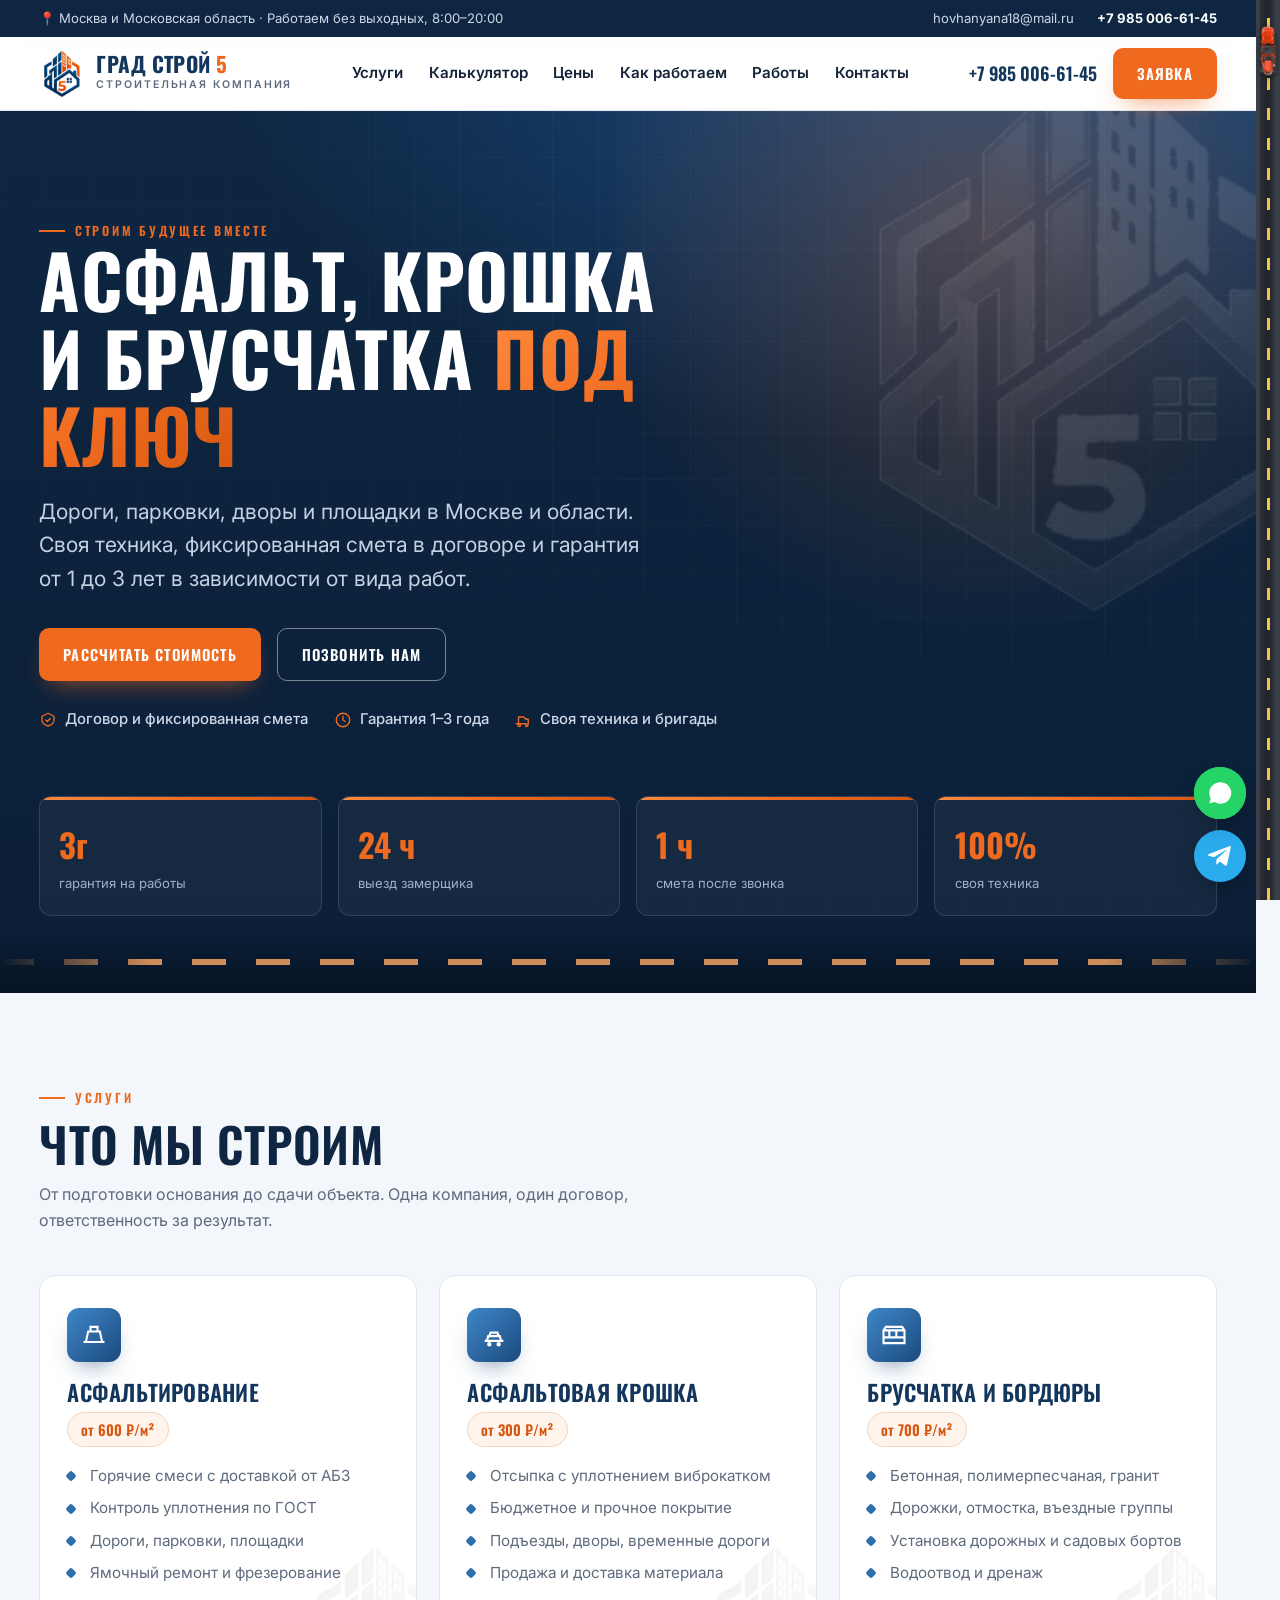
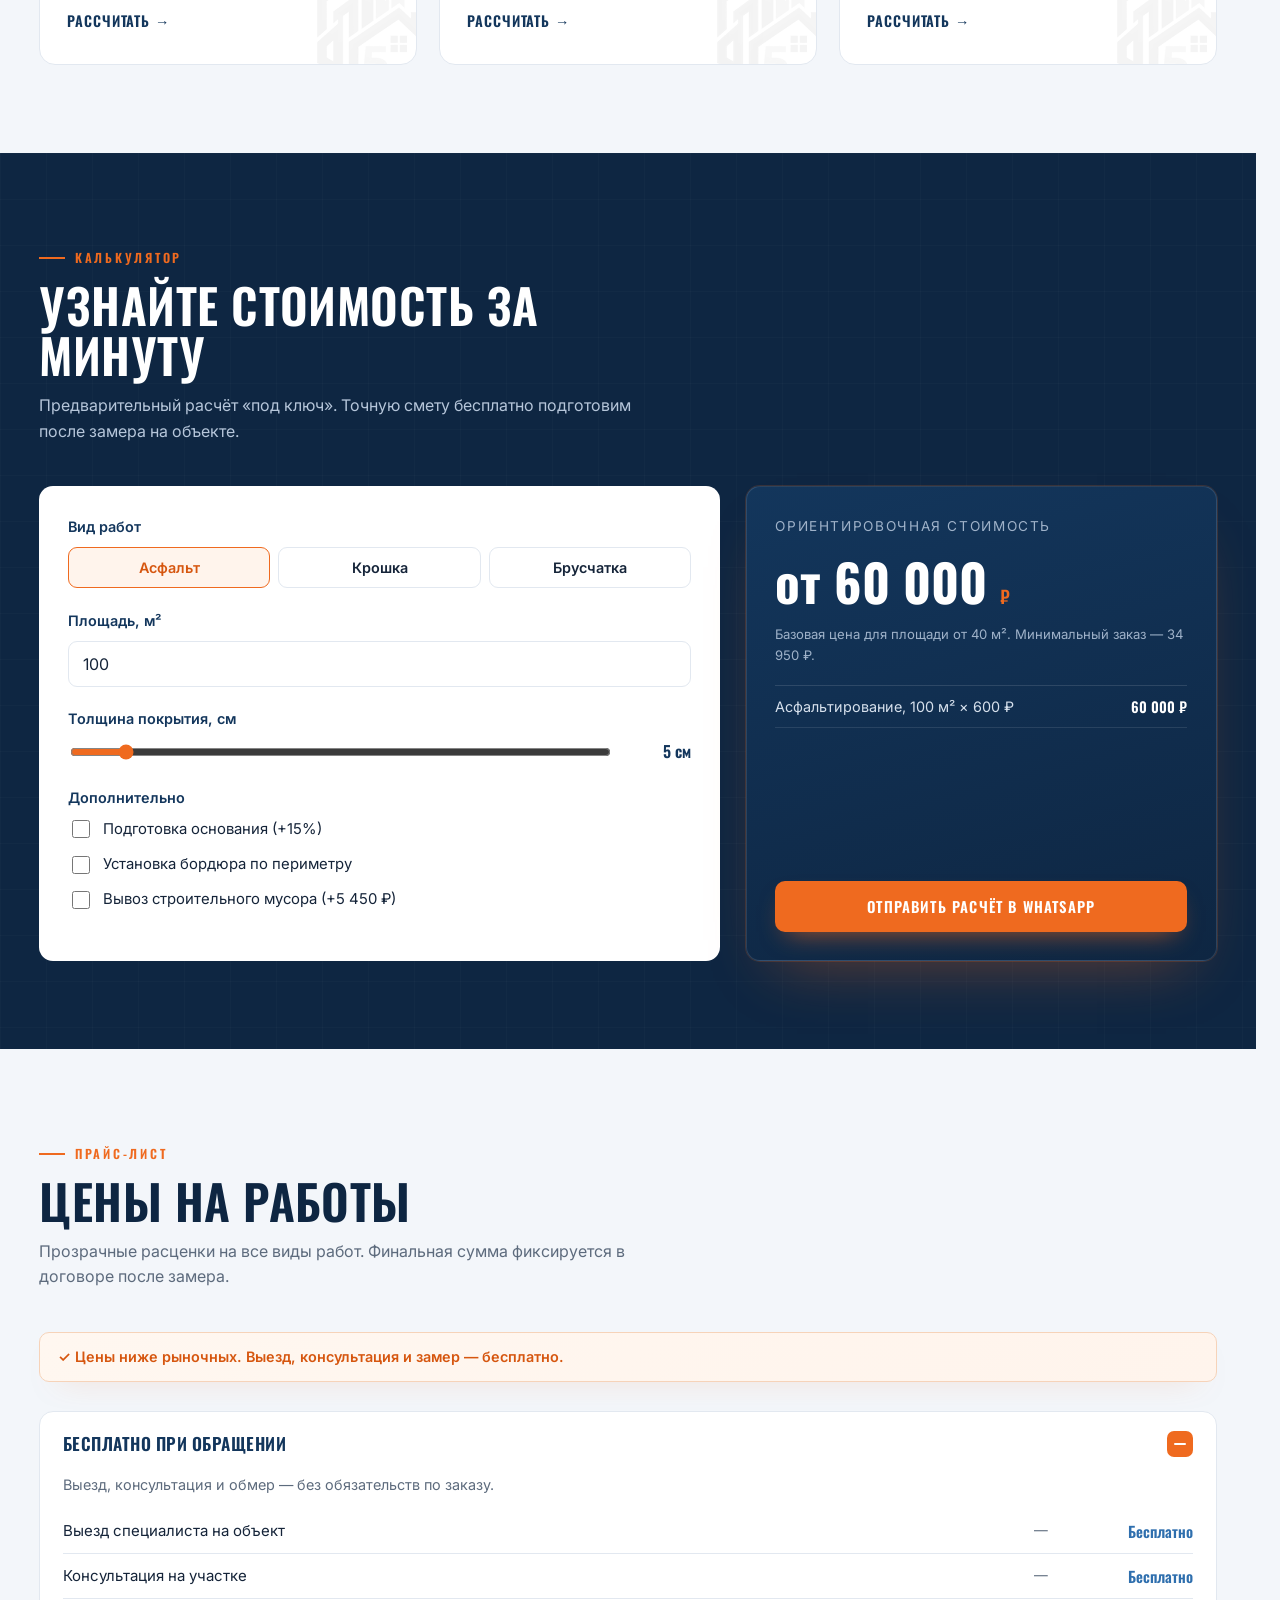
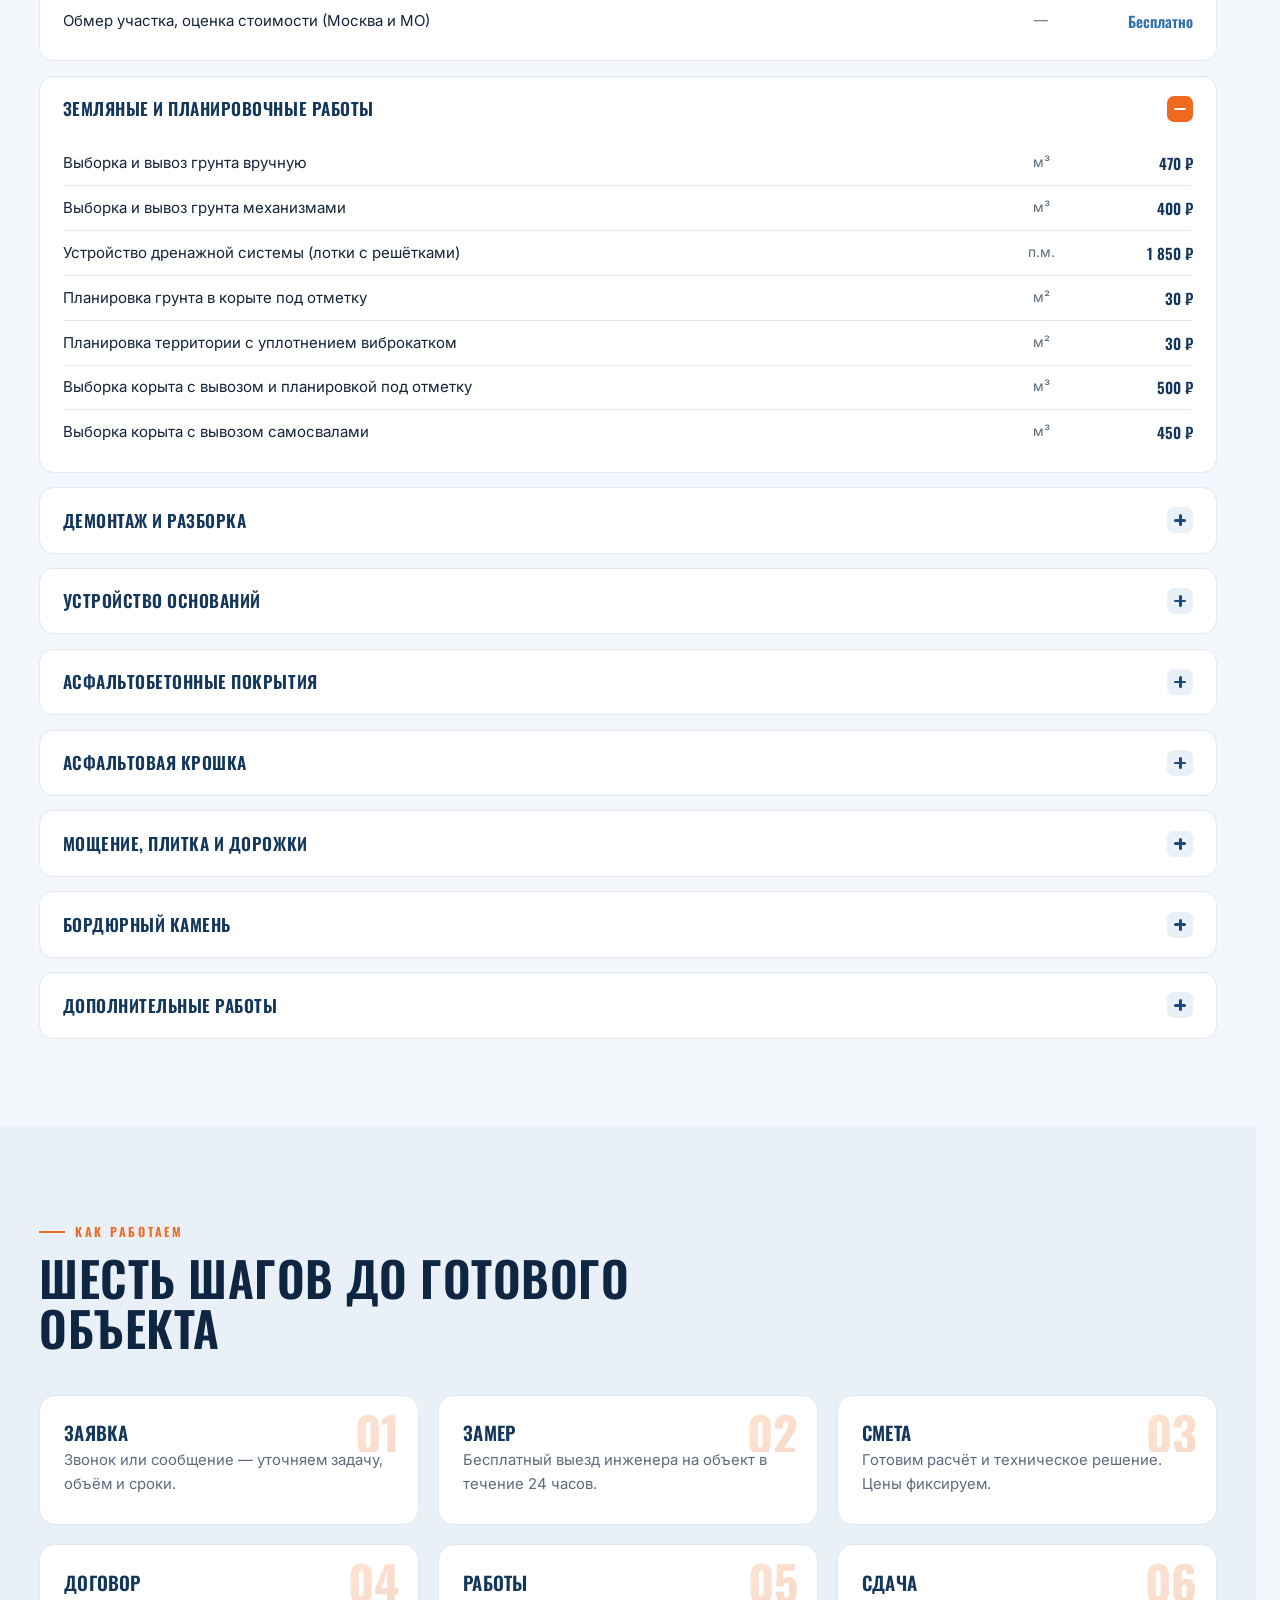
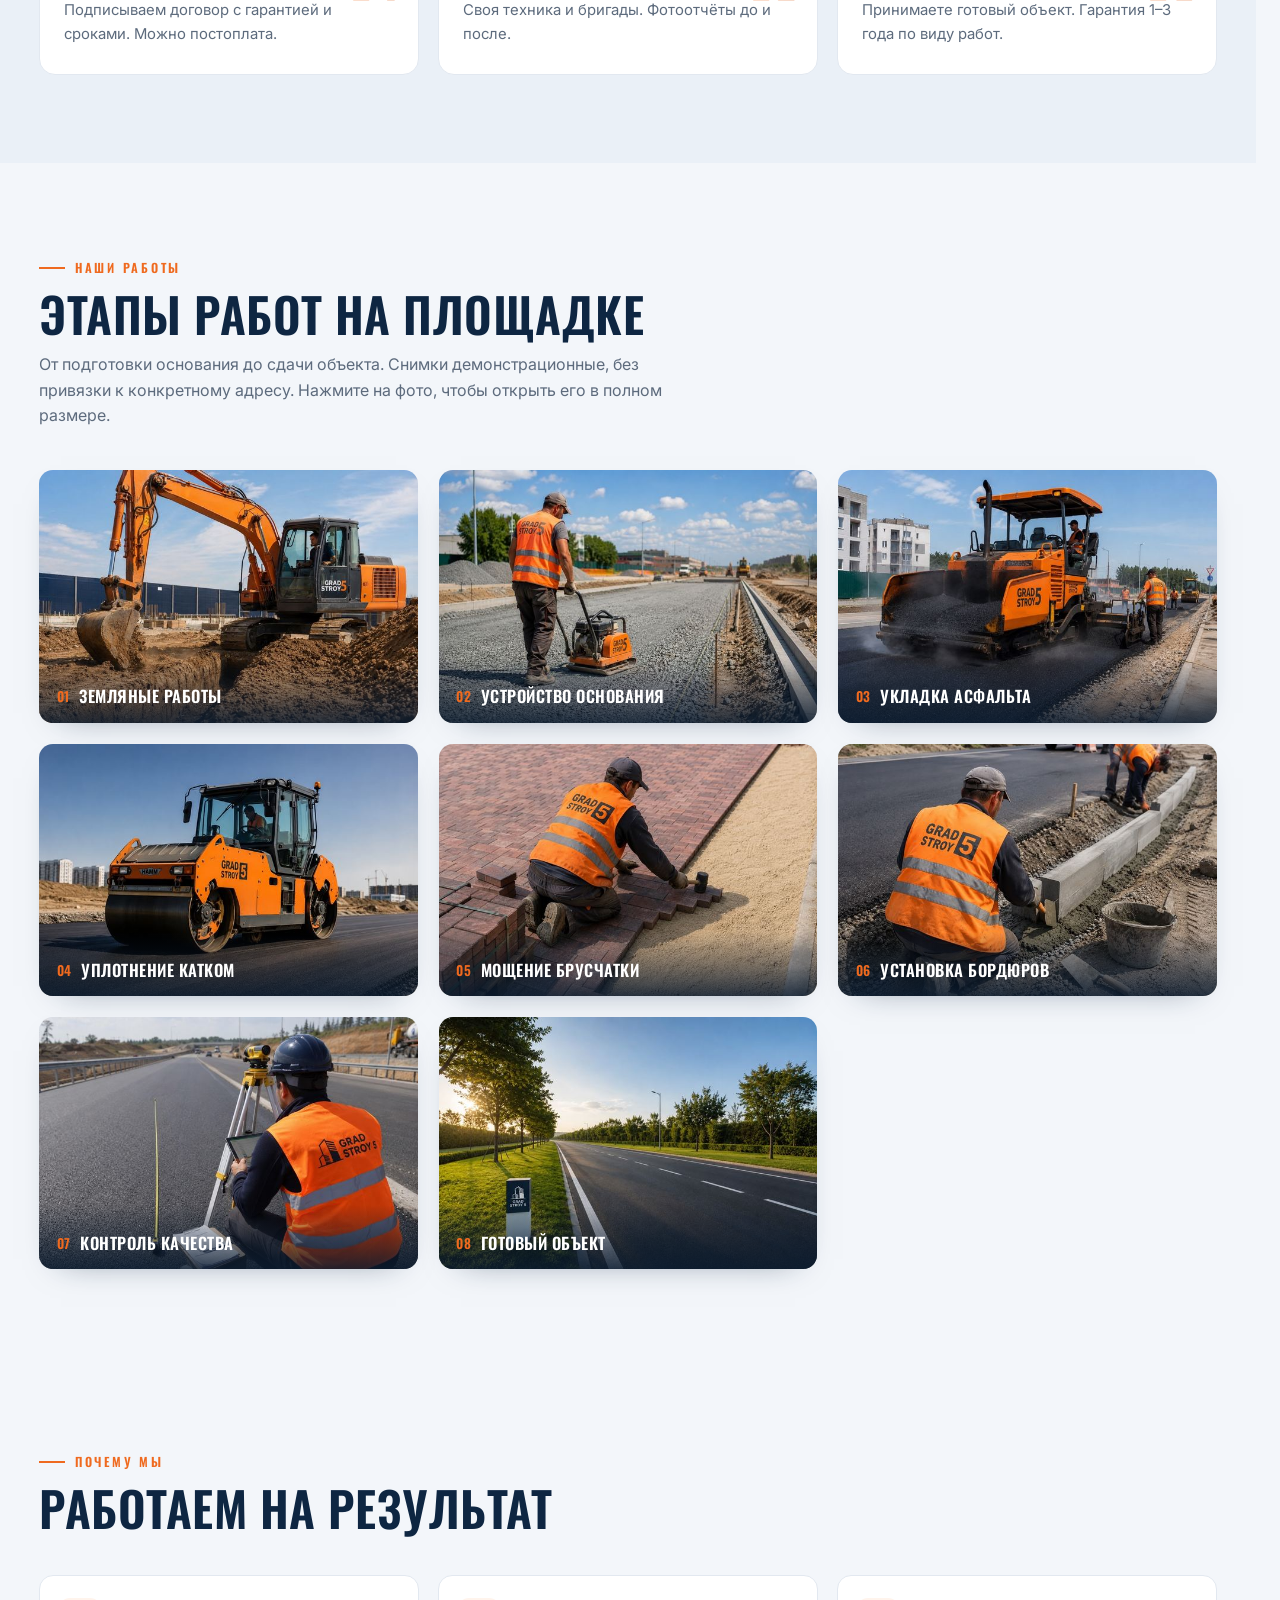
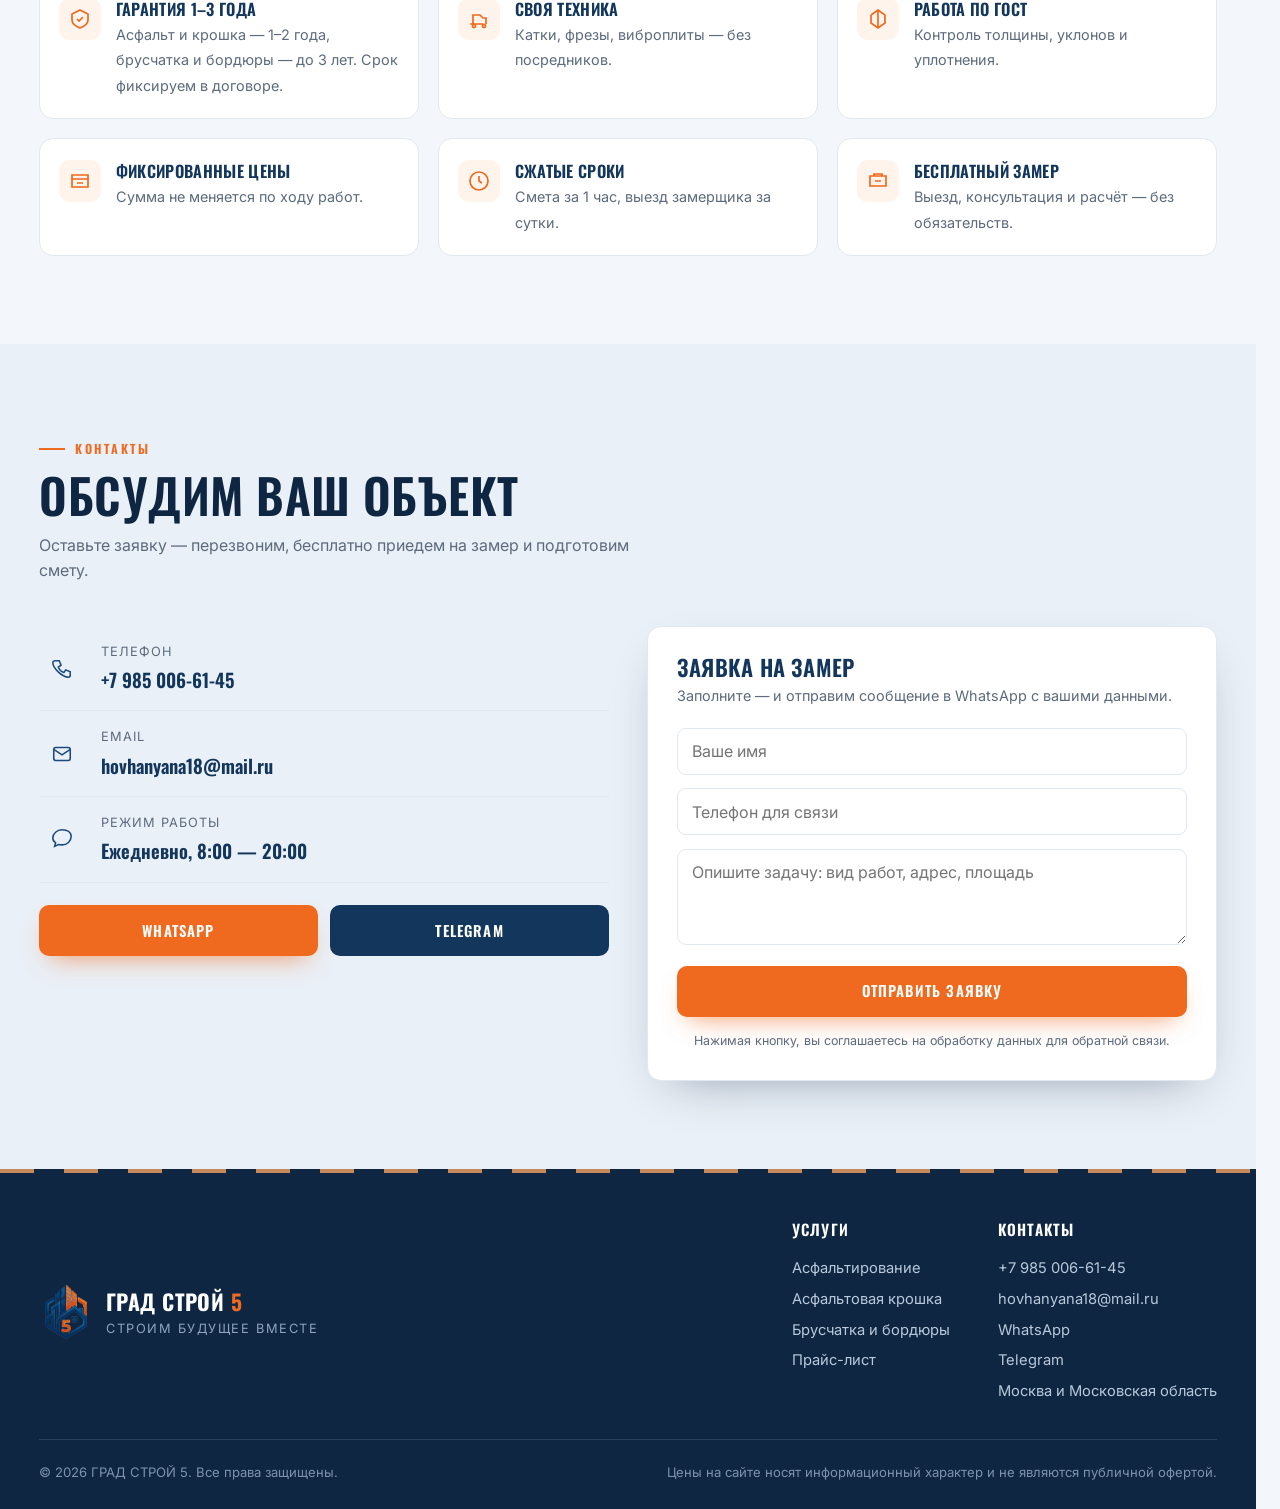
==== commit 0d266604: "Add files via upload" ====
--- a/index.html
+++ b/index.html
@@ -504,6 +504,25 @@
 ::-webkit-scrollbar-thumb:hover{
   background:url("data:image/svg+xml,%3Csvg%20xmlns%3D%22http%3A//www.w3.org/2000/svg%22%20viewBox%3D%220%200%2072%2064%22%3E%0A%20%20%3Cdefs%3E%0A%20%20%20%20%3ClinearGradient%20id%3D%22body%22%20x1%3D%220%22%20y1%3D%220%22%20x2%3D%220%22%20y2%3D%221%22%3E%0A%20%20%20%20%20%20%3Cstop%20offset%3D%220%22%20stop-color%3D%22%23ffb066%22/%3E%0A%20%20%20%20%20%20%3Cstop%20offset%3D%220.35%22%20stop-color%3D%22%23f57f24%22/%3E%0A%20%20%20%20%20%20%3Cstop%20offset%3D%221%22%20stop-color%3D%22%23c14e0d%22/%3E%0A%20%20%20%20%3C/linearGradient%3E%0A%20%20%20%20%3ClinearGradient%20id%3D%22hood%22%20x1%3D%220%22%20y1%3D%220%22%20x2%3D%220%22%20y2%3D%221%22%3E%0A%20%20%20%20%20%20%3Cstop%20offset%3D%220%22%20stop-color%3D%22%23ffd0a0%22/%3E%0A%20%20%20%20%20%20%3Cstop%20offset%3D%220.4%22%20stop-color%3D%22%23f78a30%22/%3E%0A%20%20%20%20%20%20%3Cstop%20offset%3D%221%22%20stop-color%3D%22%23cf5810%22/%3E%0A%20%20%20%20%3C/linearGradient%3E%0A%20%20%20%20%3ClinearGradient%20id%3D%22cab%22%20x1%3D%220%22%20y1%3D%220%22%20x2%3D%221%22%20y2%3D%221%22%3E%0A%20%20%20%20%20%20%3Cstop%20offset%3D%220%22%20stop-color%3D%22%231f4e85%22/%3E%0A%20%20%20%20%20%20%3Cstop%20offset%3D%221%22%20stop-color%3D%22%230e2642%22/%3E%0A%20%20%20%20%3C/linearGradient%3E%0A%20%20%20%20%3ClinearGradient%20id%3D%22glass%22%20x1%3D%220%22%20y1%3D%220%22%20x2%3D%221%22%20y2%3D%221%22%3E%0A%20%20%20%20%20%20%3Cstop%20offset%3D%220%22%20stop-color%3D%22%23dff0ff%22/%3E%0A%20%20%20%20%20%20%3Cstop%20offset%3D%220.5%22%20stop-color%3D%22%239cc3ec%22/%3E%0A%20%20%20%20%20%20%3Cstop%20offset%3D%221%22%20stop-color%3D%22%235d8cc0%22/%3E%0A%20%20%20%20%3C/linearGradient%3E%0A%20%20%20%20%3CradialGradient%20id%3D%22tire%22%20cx%3D%220.38%22%20cy%3D%220.34%22%20r%3D%220.75%22%3E%0A%20%20%20%20%20%20%3Cstop%20offset%3D%220%22%20stop-color%3D%22%233a424d%22/%3E%0A%20%20%20%20%20%20%3Cstop%20offset%3D%220.6%22%20stop-color%3D%22%23222831%22/%3E%0A%20%20%20%20%20%20%3Cstop%20offset%3D%221%22%20stop-color%3D%22%2311151b%22/%3E%0A%20%20%20%20%3C/radialGradient%3E%0A%20%20%20%20%3CradialGradient%20id%3D%22rim%22%20cx%3D%220.4%22%20cy%3D%220.35%22%20r%3D%220.7%22%3E%0A%20%20%20%20%20%20%3Cstop%20offset%3D%220%22%20stop-color%3D%22%23ffb066%22/%3E%0A%20%20%20%20%20%20%3Cstop%20offset%3D%221%22%20stop-color%3D%22%23c14e0d%22/%3E%0A%20%20%20%20%3C/radialGradient%3E%0A%20%20%20%20%3CradialGradient%20id%3D%22shadow%22%20cx%3D%220.5%22%20cy%3D%220.5%22%20r%3D%220.5%22%3E%0A%20%20%20%20%20%20%3Cstop%20offset%3D%220%22%20stop-color%3D%22%23000%22%20stop-opacity%3D%220.45%22/%3E%0A%20%20%20%20%20%20%3Cstop%20offset%3D%221%22%20stop-color%3D%22%23000%22%20stop-opacity%3D%220%22/%3E%0A%20%20%20%20%3C/radialGradient%3E%0A%20%20%3C/defs%3E%0A%0A%20%20%3C%21--%20ground%20shadow%20--%3E%0A%20%20%3Cellipse%20cx%3D%2236%22%20cy%3D%2258%22%20rx%3D%2230%22%20ry%3D%225.5%22%20fill%3D%22url%28%23shadow%29%22/%3E%0A%0A%20%20%3C%21--%20exhaust%20stack%20--%3E%0A%20%20%3Crect%20x%3D%2222%22%20y%3D%229%22%20width%3D%224.5%22%20height%3D%2214%22%20rx%3D%222.2%22%20fill%3D%22%233a4250%22/%3E%0A%20%20%3Crect%20x%3D%2222%22%20y%3D%229%22%20width%3D%222%22%20height%3D%2214%22%20rx%3D%221%22%20fill%3D%22%235b6776%22/%3E%0A%20%20%3Cellipse%20cx%3D%2224.2%22%20cy%3D%229%22%20rx%3D%223.2%22%20ry%3D%221.3%22%20fill%3D%22%231b2028%22/%3E%0A%0A%20%20%3C%21--%20rear%20big%20wheel%20--%3E%0A%20%20%3Ccircle%20cx%3D%2220%22%20cy%3D%2242%22%20r%3D%2217%22%20fill%3D%22url%28%23tire%29%22/%3E%0A%20%20%3Ccircle%20cx%3D%2220%22%20cy%3D%2242%22%20r%3D%2217%22%20fill%3D%22none%22%20stroke%3D%22%230c1016%22%20stroke-width%3D%221.5%22/%3E%0A%20%20%3Cg%20stroke%3D%22%230e1218%22%20stroke-width%3D%222.2%22%3E%0A%20%20%20%20%3Cline%20x1%3D%2220%22%20y1%3D%2226%22%20x2%3D%2220%22%20y2%3D%2230%22/%3E%3Cline%20x1%3D%2220%22%20y1%3D%2254%22%20x2%3D%2220%22%20y2%3D%2258%22/%3E%0A%20%20%20%20%3Cline%20x1%3D%224%22%20y1%3D%2242%22%20x2%3D%228%22%20y2%3D%2242%22/%3E%3Cline%20x1%3D%2232%22%20y1%3D%2242%22%20x2%3D%2236%22%20y2%3D%2242%22/%3E%0A%20%20%20%20%3Cline%20x1%3D%229%22%20y1%3D%2231%22%20x2%3D%2211.5%22%20y2%3D%2233.5%22/%3E%3Cline%20x1%3D%2229%22%20y1%3D%2253%22%20x2%3D%2231%22%20y2%3D%2255%22/%3E%0A%20%20%20%20%3Cline%20x1%3D%2231%22%20y1%3D%2231%22%20x2%3D%2228.5%22%20y2%3D%2233.5%22/%3E%3Cline%20x1%3D%2211%22%20y1%3D%2253%22%20x2%3D%229%22%20y2%3D%2255%22/%3E%0A%20%20%3C/g%3E%0A%20%20%3Ccircle%20cx%3D%2220%22%20cy%3D%2242%22%20r%3D%228.5%22%20fill%3D%22url%28%23rim%29%22/%3E%0A%20%20%3Ccircle%20cx%3D%2220%22%20cy%3D%2242%22%20r%3D%223%22%20fill%3D%22%237a3608%22/%3E%0A%20%20%3Cellipse%20cx%3D%2216%22%20cy%3D%2237%22%20rx%3D%224%22%20ry%3D%222.4%22%20fill%3D%22%23fff%22%20opacity%3D%220.18%22/%3E%0A%0A%20%20%3C%21--%20front%20small%20wheel%20--%3E%0A%20%20%3Ccircle%20cx%3D%2256%22%20cy%3D%2248%22%20r%3D%2211%22%20fill%3D%22url%28%23tire%29%22/%3E%0A%20%20%3Ccircle%20cx%3D%2256%22%20cy%3D%2248%22%20r%3D%2211%22%20fill%3D%22none%22%20stroke%3D%22%230c1016%22%20stroke-width%3D%221.3%22/%3E%0A%20%20%3Ccircle%20cx%3D%2256%22%20cy%3D%2248%22%20r%3D%225%22%20fill%3D%22url%28%23rim%29%22/%3E%0A%20%20%3Ccircle%20cx%3D%2256%22%20cy%3D%2248%22%20r%3D%221.8%22%20fill%3D%22%237a3608%22/%3E%0A%20%20%3Cellipse%20cx%3D%2253%22%20cy%3D%2245%22%20rx%3D%222.6%22%20ry%3D%221.6%22%20fill%3D%22%23fff%22%20opacity%3D%220.18%22/%3E%0A%0A%20%20%3C%21--%20chassis%20bar%20--%3E%0A%20%20%3Crect%20x%3D%2218%22%20y%3D%2244%22%20width%3D%2240%22%20height%3D%226%22%20rx%3D%223%22%20fill%3D%22%2323303f%22/%3E%0A%0A%20%20%3C%21--%20cab%20--%3E%0A%20%20%3Cpath%20d%3D%22M14%2038%20V24%20a4%204%200%200%201%204-4%20h12%20l5%206%20v12%20z%22%20fill%3D%22url%28%23cab%29%22/%3E%0A%20%20%3Cpath%20d%3D%22M17%2035%20V25%20a2%202%200%200%201%202-2%20h9%20l3.5%204.5%20V35%20z%22%20fill%3D%22url%28%23glass%29%22/%3E%0A%20%20%3Cpath%20d%3D%22M19%2024%20L31%2033%22%20stroke%3D%22%23fff%22%20stroke-width%3D%221.4%22%20opacity%3D%220.5%22%20stroke-linecap%3D%22round%22/%3E%0A%0A%20%20%3C%21--%20hood%20/%20engine%20--%3E%0A%20%20%3Cpath%20d%3D%22M33%2039%20V28%20a3%203%200%200%201%203-3%20h16%20a6%206%200%200%201%206%206%20v8%20a3%203%200%200%201-3%203%20z%22%20fill%3D%22url%28%23hood%29%22/%3E%0A%20%20%3Cpath%20d%3D%22M34%2028%20a2%202%200%200%201%202-2%20h15%20a5%205%200%200%201%205%205%20v1%20H34%20z%22%20fill%3D%22%23ffffff%22%20opacity%3D%220.22%22/%3E%0A%20%20%3C%21--%20grille%20--%3E%0A%20%20%3Cg%20stroke%3D%22%237a3608%22%20stroke-width%3D%221.1%22%20opacity%3D%220.7%22%3E%0A%20%20%20%20%3Cline%20x1%3D%2257%22%20y1%3D%2232%22%20x2%3D%2257%22%20y2%3D%2240%22/%3E%3Cline%20x1%3D%2255%22%20y1%3D%2232%22%20x2%3D%2255%22%20y2%3D%2240%22/%3E%3Cline%20x1%3D%2253%22%20y1%3D%2232%22%20x2%3D%2253%22%20y2%3D%2240%22/%3E%0A%20%20%3C/g%3E%0A%20%20%3C%21--%20headlight%20--%3E%0A%20%20%3Ccircle%20cx%3D%2258.5%22%20cy%3D%2231%22%20r%3D%222.1%22%20fill%3D%22%23ffe08a%22%20stroke%3D%22%23b9842a%22%20stroke-width%3D%220.8%22/%3E%0A%20%20%3C%21--%20body%20main%20--%3E%0A%20%20%3Cpath%20d%3D%22M33%2050%20V40%20h20%20l5%204%20v6%20z%22%20fill%3D%22url%28%23body%29%22/%3E%0A%3C/svg%3E%0A") center/15px auto no-repeat, rgba(239,106,31,.32);
 }
+
+/* ===== СВОЙ СКРОЛЛБАР: дорога + крупный 3D-трактор с колёсами ===== */
+.tractor-rail{position:fixed;top:0;right:0;width:24px;height:100vh;z-index:90;display:none;cursor:pointer;
+  box-shadow:-10px 0 26px -18px rgba(0,0,0,.55);
+  background:
+    repeating-linear-gradient(0deg,#f4c542 0 12px,transparent 12px 30px) center/3px 100% no-repeat,
+    linear-gradient(90deg,#3a4048 0 4px,#2a2e34 4px,#21252b 50%,#2a2e34,#3a4048 calc(100% - 4px));}
+.tractor-thumb{position:absolute;left:0;right:0;top:0;height:62px;display:grid;place-items:center;cursor:grab;
+  will-change:transform;touch-action:none}
+.tractor-thumb:active{cursor:grabbing}
+.tractor-svg{width:18px;height:auto;display:block;filter:drop-shadow(0 2px 3px rgba(0,0,0,.55))}
+.tractor-svg #wheelRear{transform-box:view-box;transform-origin:20px 42px}
+.tractor-svg #wheelFront{transform-box:view-box;transform-origin:56px 48px}
+html.tractor-on{scrollbar-width:none}
+html.tractor-on::-webkit-scrollbar{width:0;height:0;display:none}
+html.tractor-on .tractor-rail{display:block}
+html.tractor-on .float{right:34px}
+html.tractor-on body{padding-right:24px}
+@media (prefers-reduced-motion:reduce){.tractor-thumb{transition:none!important}}
 </style>
 </head>
 <body>
@@ -1193,5 +1212,70 @@
   });
 })();
 </script>
+
+<!-- custom tractor scrollbar -->
+<div class="tractor-rail" id="tRail" aria-hidden="true">
+  <div class="tractor-thumb" id="tThumb">
+    <img class="tractor-svg" alt="" src="[data-uri]">
+  </div>
+</div>
+<script>
+(function(){
+  var html=document.documentElement, rail=document.getElementById('tRail'), thumb=document.getElementById('tThumb');
+  var wr=document.getElementById('wheelRear'), wf=document.getElementById('wheelFront');
+  if(!rail) return;
+  var mq=window.matchMedia('(min-width:1px)');
+  var dragging=false, startY=0, startScroll=0;
+  function dims(){
+    var docH=Math.max(document.body.scrollHeight, html.scrollHeight);
+    var winH=window.innerHeight, railH=rail.clientHeight;
+    var thumbH=Math.max(56, Math.round(railH*(winH/docH)));
+    return {docH:docH, winH:winH, railH:railH, thumbH:thumbH, max:docH-winH};
+  }
+  function update(){
+    if(!html.classList.contains('tractor-on')) return;
+    var d=dims();
+    thumb.style.height=d.thumbH+'px';
+    var frac=d.max>0 ? Math.min(1,Math.max(0,window.scrollY/d.max)) : 0;
+    var top=(d.railH-d.thumbH)*frac;
+    thumb.style.transform='translateY('+top+'px)';
+    var ang=window.scrollY*1.15;
+    if(wr) wr.style.transform='rotate('+ang+'deg)';
+    if(wf) wf.style.transform='rotate('+(ang*1.55)+'deg)';
+  }
+  function activate(){
+    var scrollable=Math.max(document.body.scrollHeight,html.scrollHeight) > window.innerHeight+4;
+    if(mq.matches && scrollable){ html.classList.add('tractor-on'); update(); }
+    else { html.classList.remove('tractor-on'); }
+  }
+  // drag the tractor
+  thumb.addEventListener('pointerdown', function(e){
+    dragging=true; startY=e.clientY; startScroll=window.scrollY;
+    try{thumb.setPointerCapture(e.pointerId);}catch(_){}
+    e.preventDefault();
+  });
+  window.addEventListener('pointermove', function(e){
+    if(!dragging) return;
+    var d=dims(); if(d.railH<=d.thumbH) return;
+    var perPx=d.max/(d.railH-d.thumbH);
+    window.scrollTo(0, startScroll+(e.clientY-startY)*perPx);
+  });
+  window.addEventListener('pointerup', function(){ dragging=false; });
+  // click on road jumps there
+  rail.addEventListener('pointerdown', function(e){
+    if(e.target!==rail) return;
+    var d=dims(); var rect=rail.getBoundingClientRect();
+    var frac=(e.clientY-rect.top-d.thumbH/2)/(d.railH-d.thumbH);
+    window.scrollTo({top:Math.min(1,Math.max(0,frac))*d.max, behavior:'smooth'});
+  });
+  // wheel over the rail scrolls the page
+  rail.addEventListener('wheel', function(e){ window.scrollBy(0,e.deltaY); e.preventDefault(); }, {passive:false});
+  window.addEventListener('scroll', update, {passive:true});
+  window.addEventListener('resize', function(){ activate(); update(); });
+  if(mq.addEventListener) mq.addEventListener('change', function(){ activate(); update(); });
+  if(window.ResizeObserver){ new ResizeObserver(function(){ activate(); update(); }).observe(document.body); }
+  activate(); update();
+})();
+</script>
 </body>
 </html>
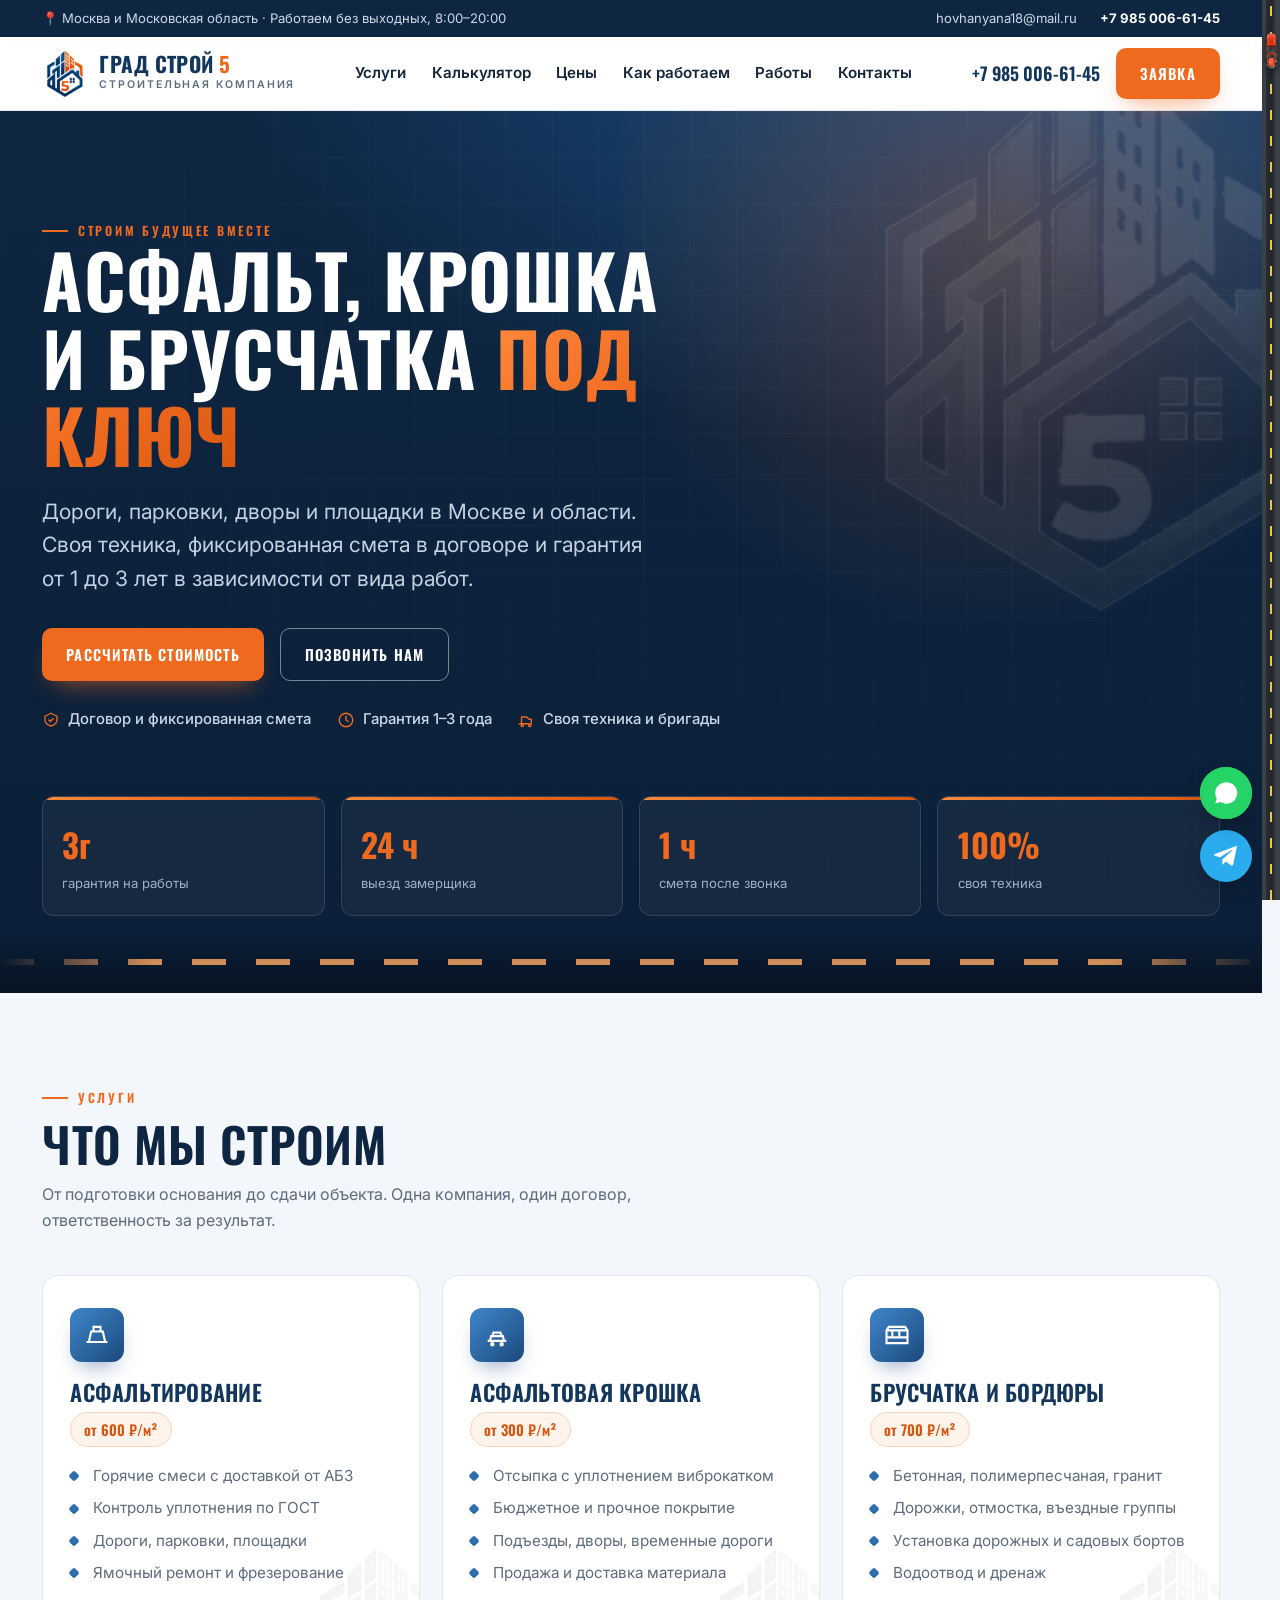
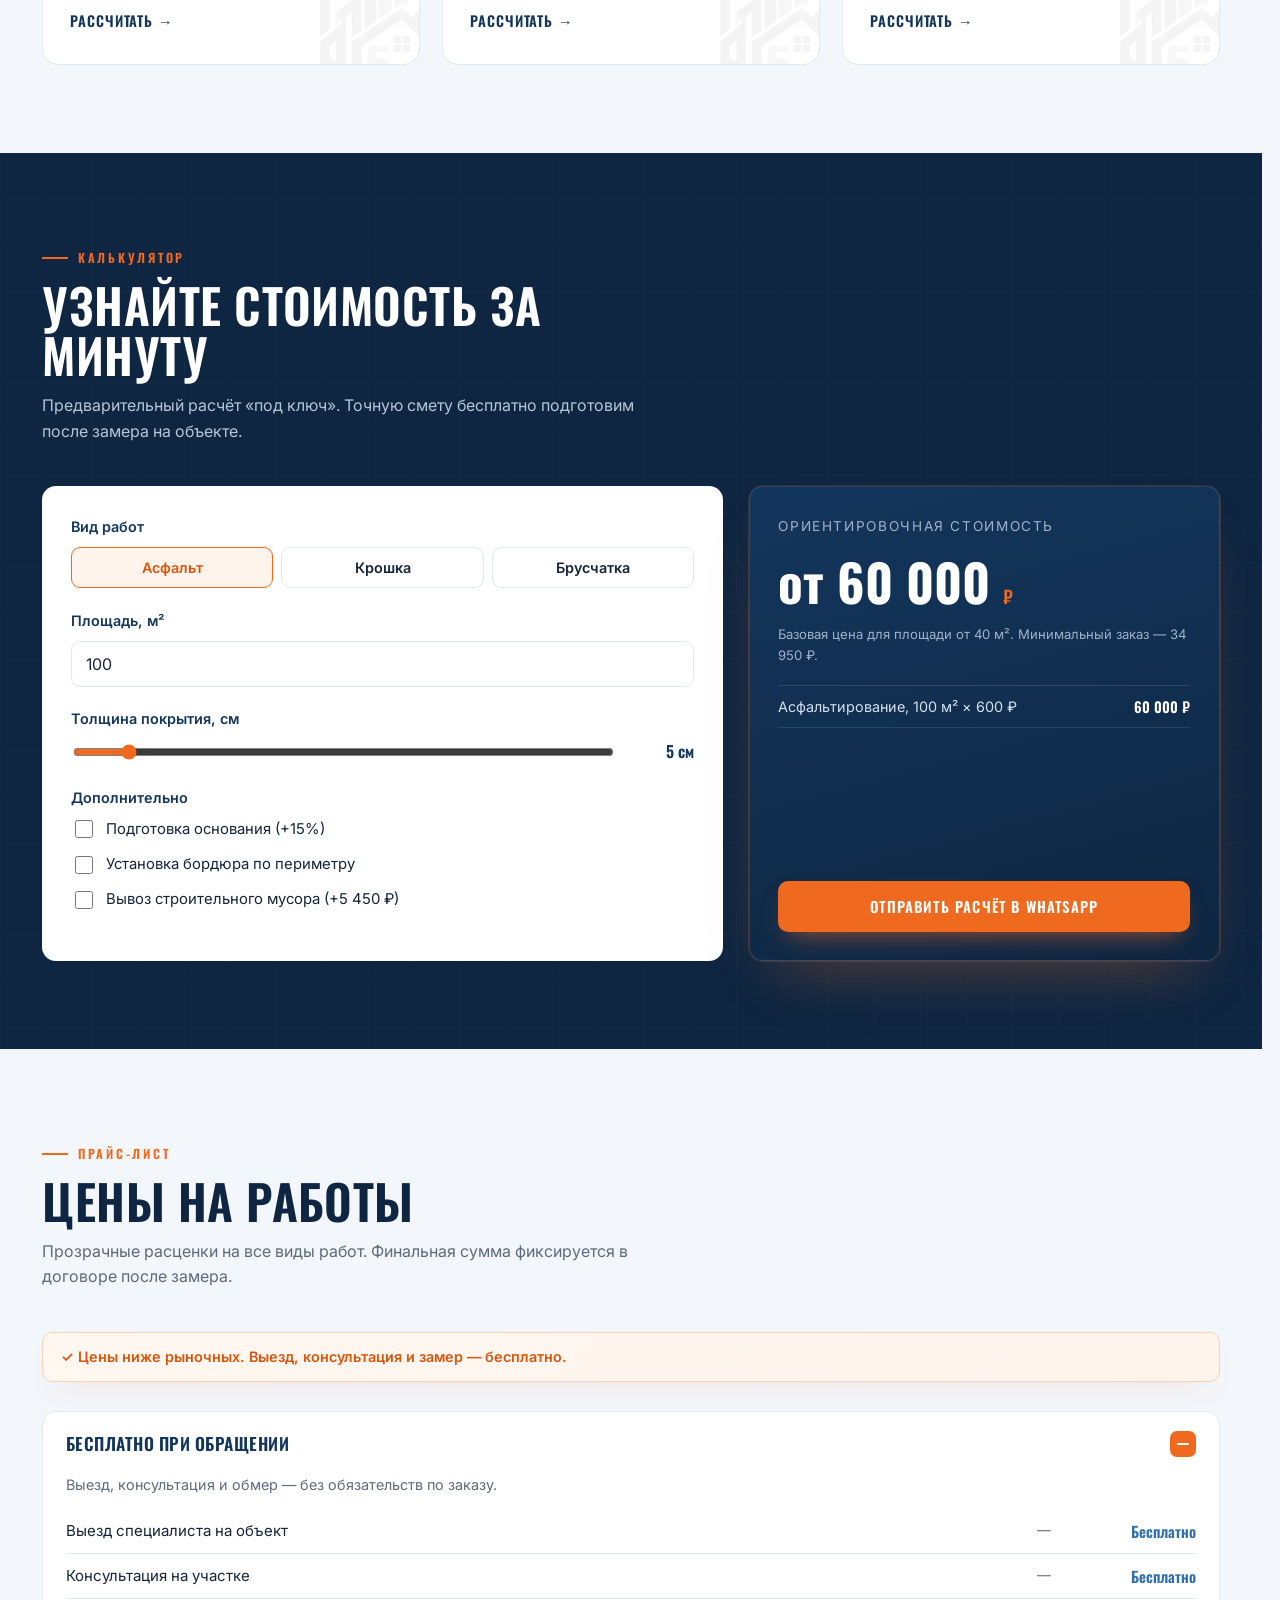
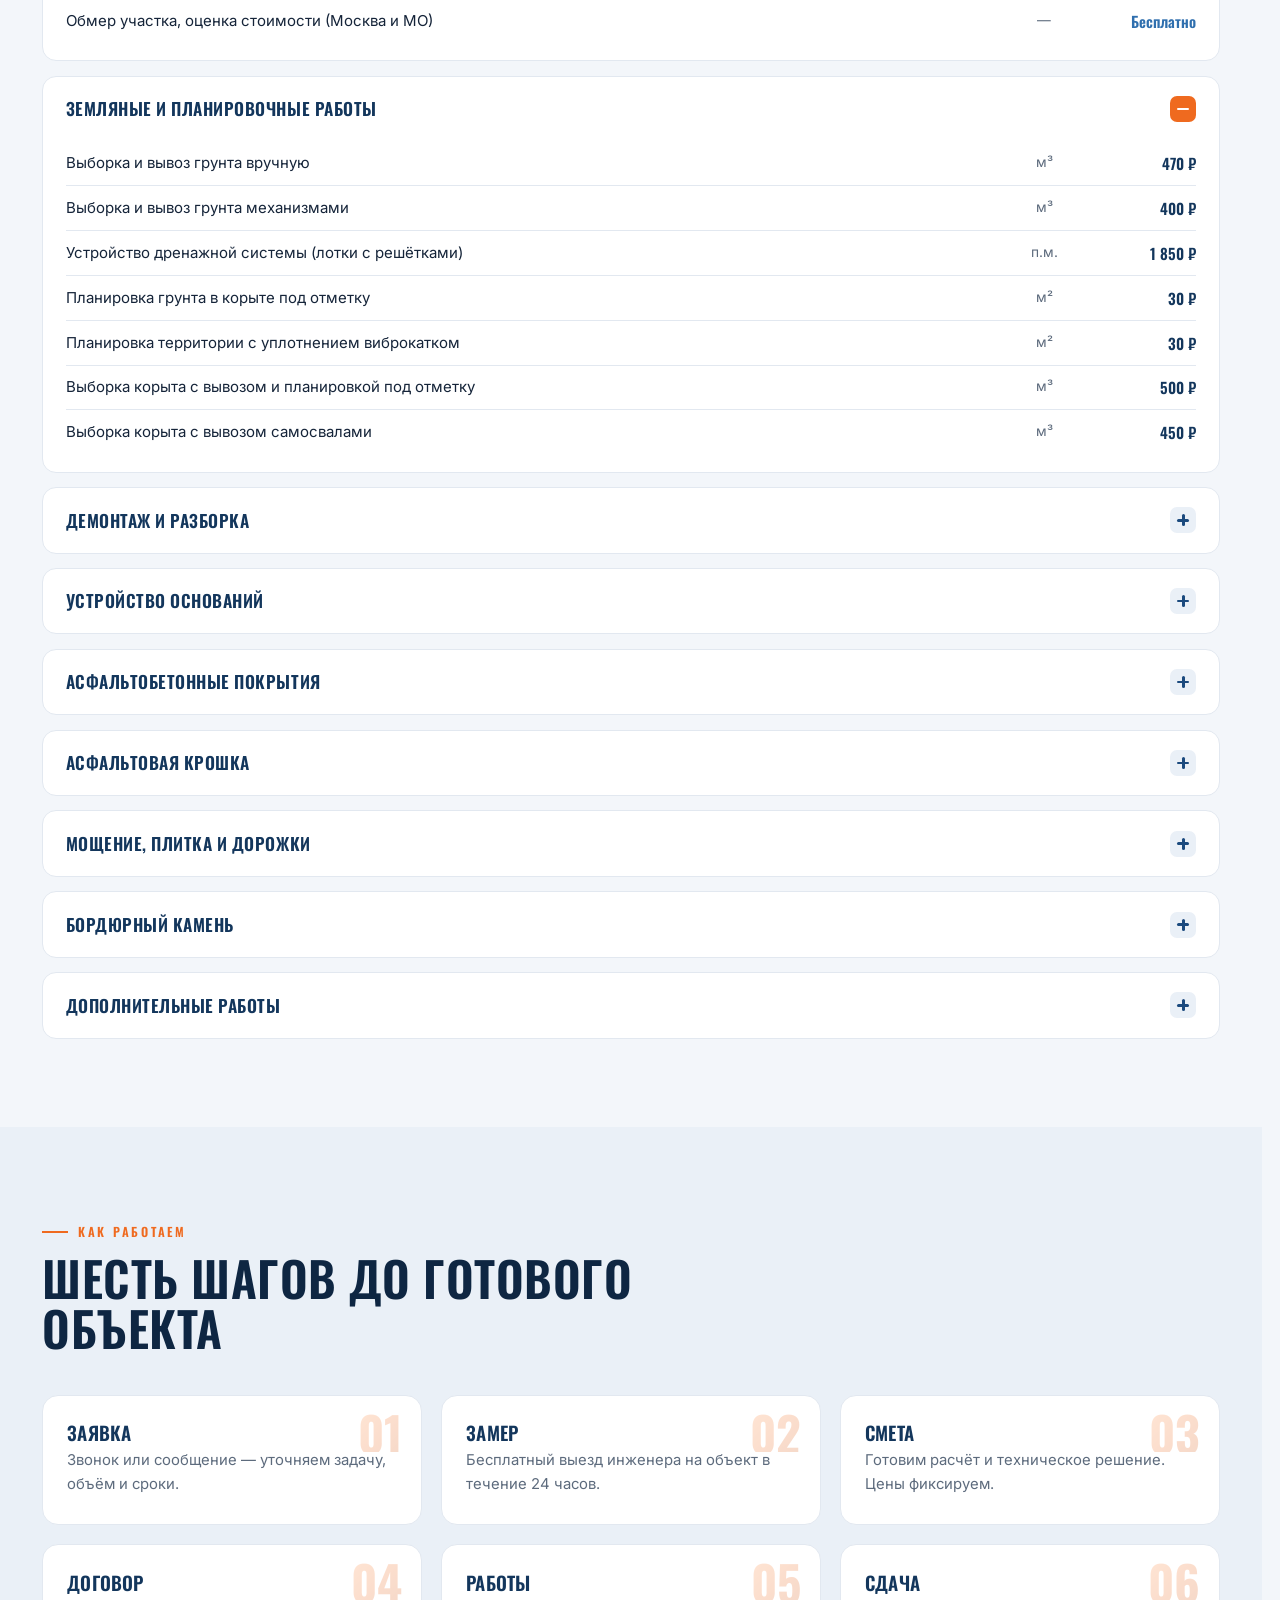
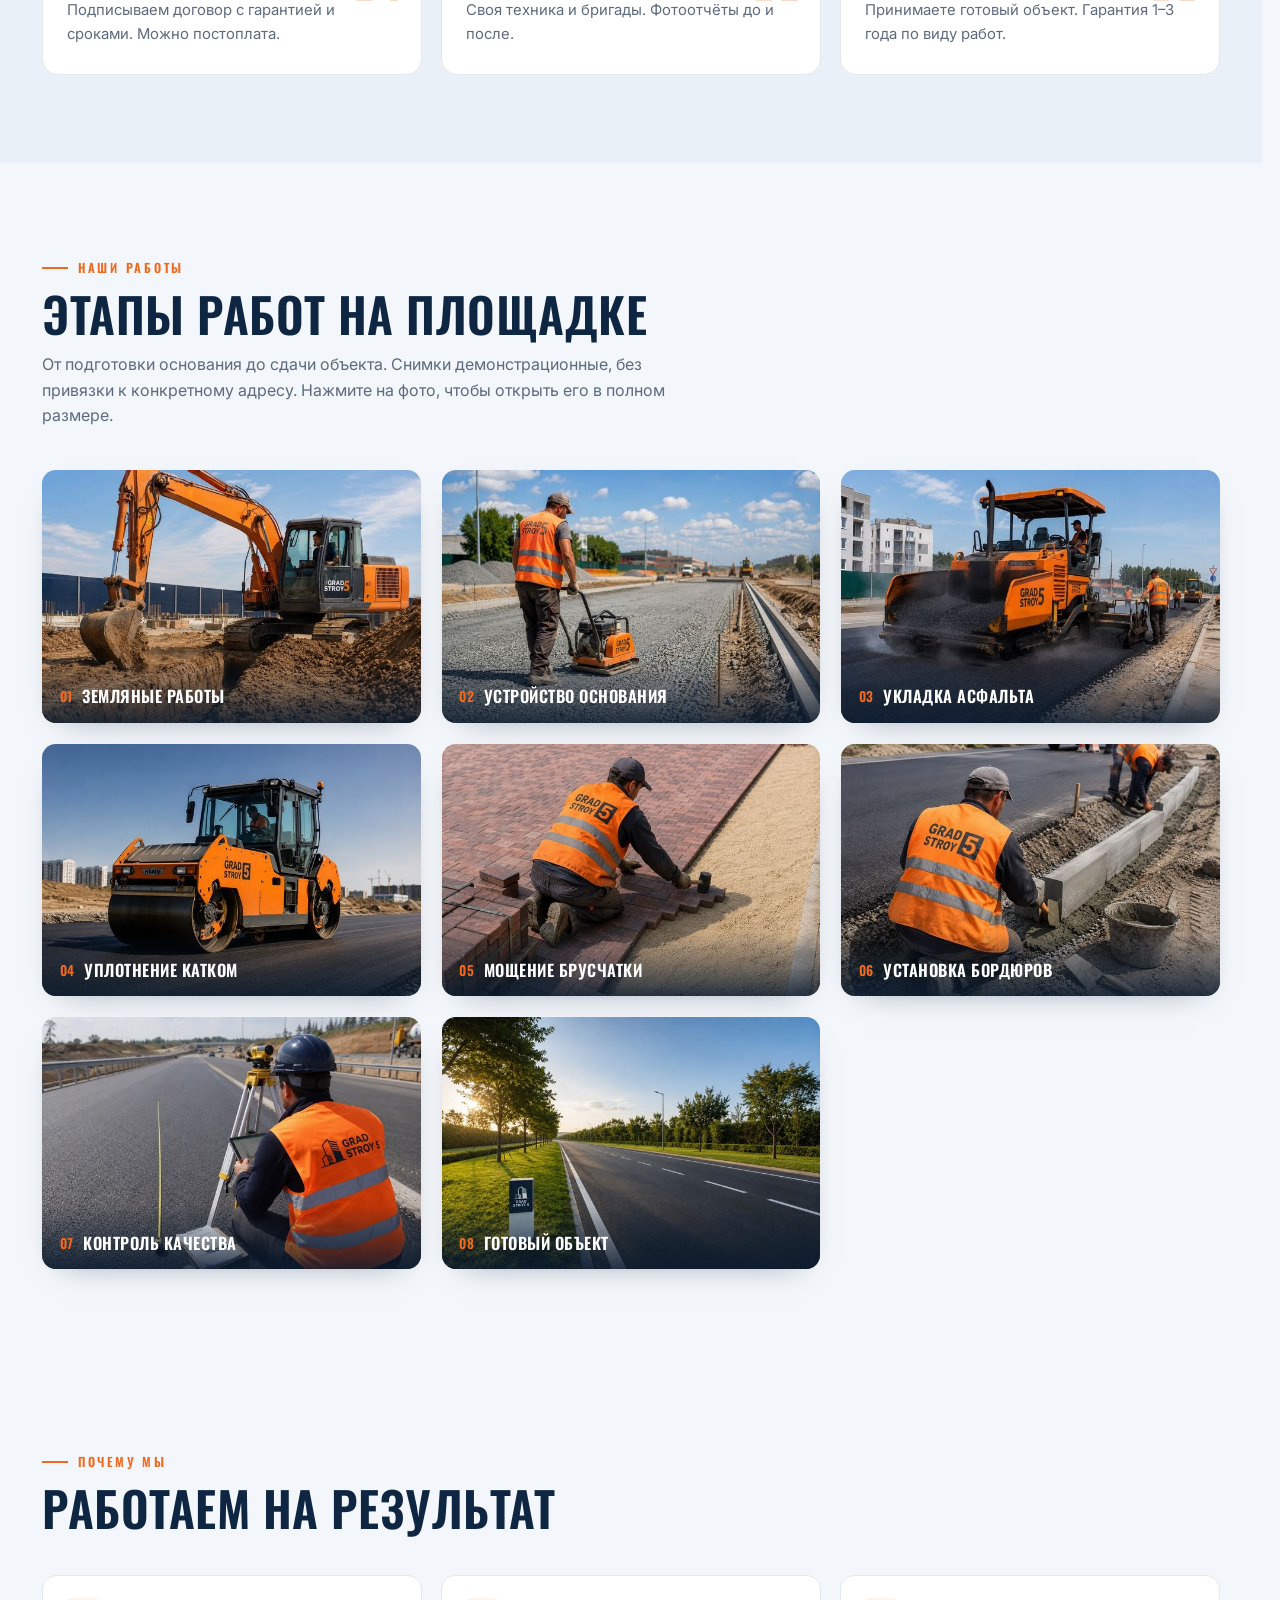
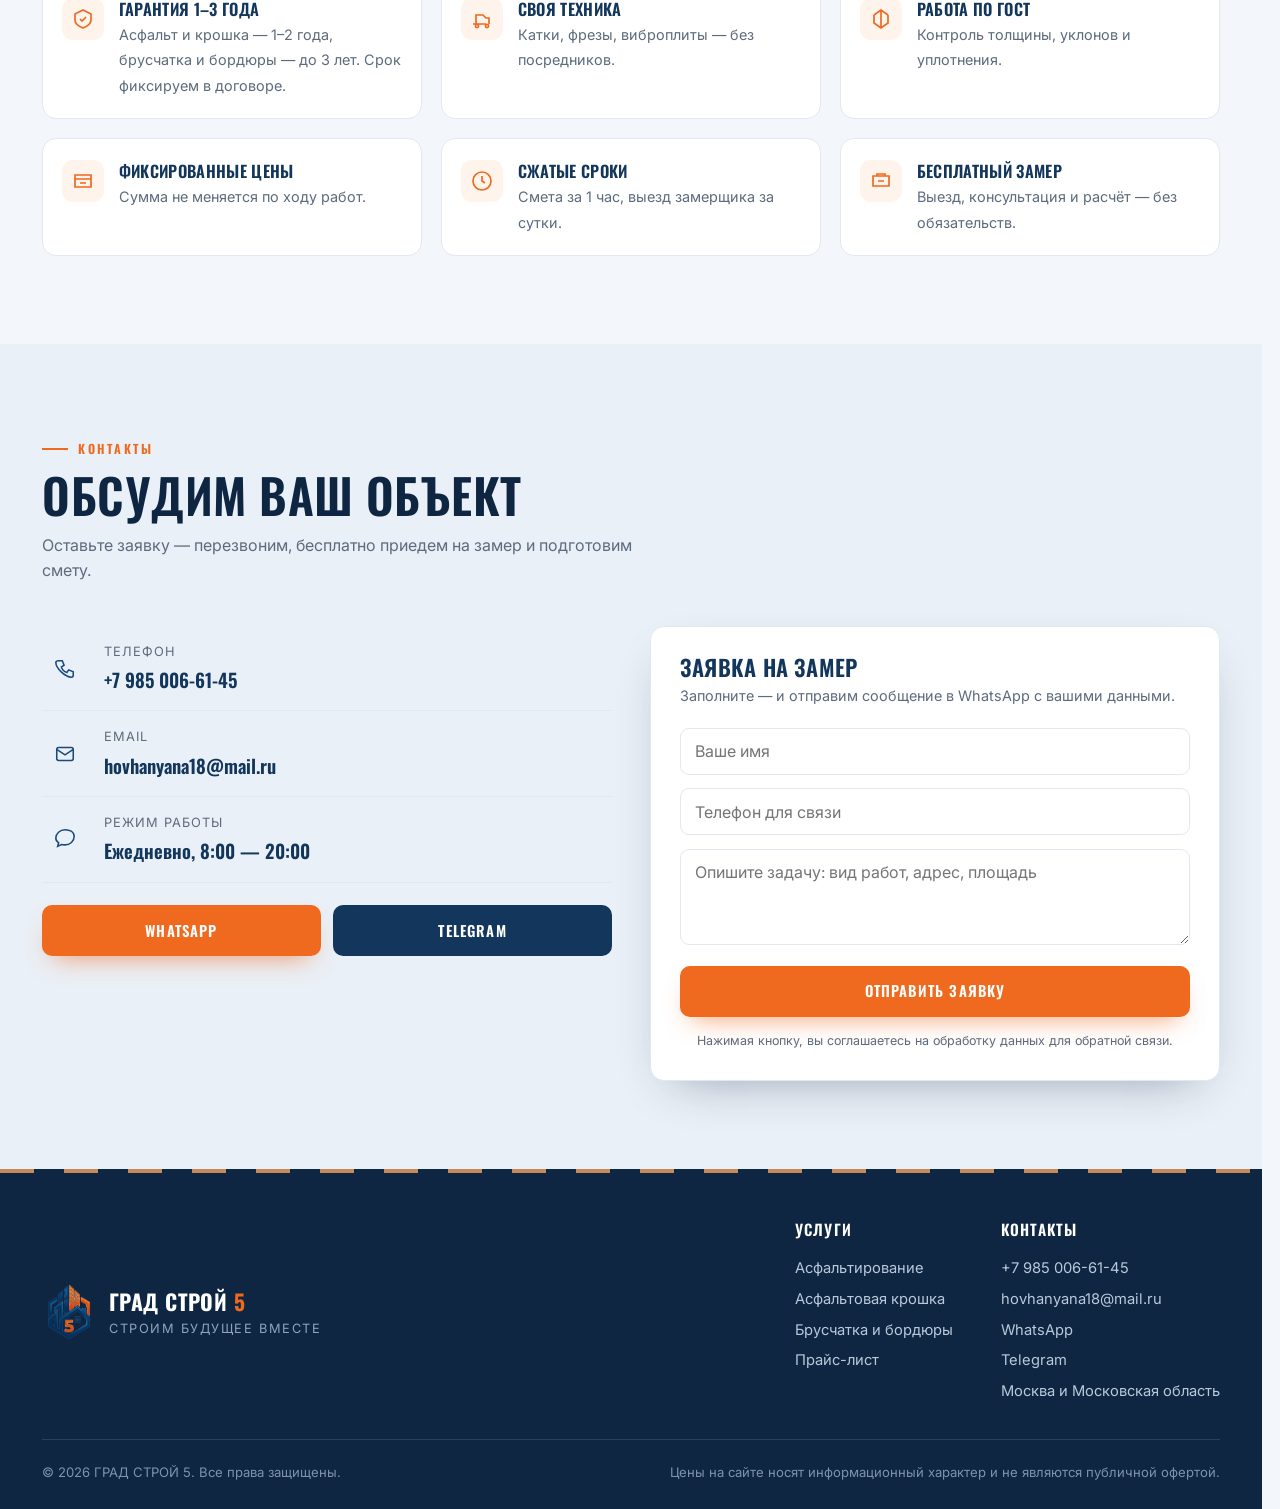
==== commit a396a2c6: "Add files via upload" ====
--- a/index.html
+++ b/index.html
@@ -506,22 +506,22 @@
 }
 
 /* ===== СВОЙ СКРОЛЛБАР: дорога + крупный 3D-трактор с колёсами ===== */
-.tractor-rail{position:fixed;top:0;right:0;width:24px;height:100vh;z-index:90;display:none;cursor:pointer;
+.tractor-rail{position:fixed;top:0;right:0;width:18px;height:100vh;z-index:90;display:none;cursor:pointer;
   box-shadow:-10px 0 26px -18px rgba(0,0,0,.55);
   background:
-    repeating-linear-gradient(0deg,#f4c542 0 12px,transparent 12px 30px) center/3px 100% no-repeat,
+    repeating-linear-gradient(0deg,#f4c542 0 10px,transparent 10px 26px) center/2px 100% no-repeat,
     linear-gradient(90deg,#3a4048 0 4px,#2a2e34 4px,#21252b 50%,#2a2e34,#3a4048 calc(100% - 4px));}
 .tractor-thumb{position:absolute;left:0;right:0;top:0;height:62px;display:grid;place-items:center;cursor:grab;
   will-change:transform;touch-action:none}
 .tractor-thumb:active{cursor:grabbing}
-.tractor-svg{width:18px;height:auto;display:block;filter:drop-shadow(0 2px 3px rgba(0,0,0,.55))}
+.tractor-svg{width:13px;height:auto;display:block;filter:drop-shadow(0 2px 3px rgba(0,0,0,.55))}
 .tractor-svg #wheelRear{transform-box:view-box;transform-origin:20px 42px}
 .tractor-svg #wheelFront{transform-box:view-box;transform-origin:56px 48px}
 html.tractor-on{scrollbar-width:none}
 html.tractor-on::-webkit-scrollbar{width:0;height:0;display:none}
 html.tractor-on .tractor-rail{display:block}
-html.tractor-on .float{right:34px}
-html.tractor-on body{padding-right:24px}
+html.tractor-on .float{right:28px}
+html.tractor-on body{padding-right:18px}
 @media (prefers-reduced-motion:reduce){.tractor-thumb{transition:none!important}}
 </style>
 </head>
@@ -1229,7 +1229,7 @@
   function dims(){
     var docH=Math.max(document.body.scrollHeight, html.scrollHeight);
     var winH=window.innerHeight, railH=rail.clientHeight;
-    var thumbH=Math.max(56, Math.round(railH*(winH/docH)));
+    var thumbH=Math.max(42, Math.round(railH*(winH/docH)));
     return {docH:docH, winH:winH, railH:railH, thumbH:thumbH, max:docH-winH};
   }
   function update(){
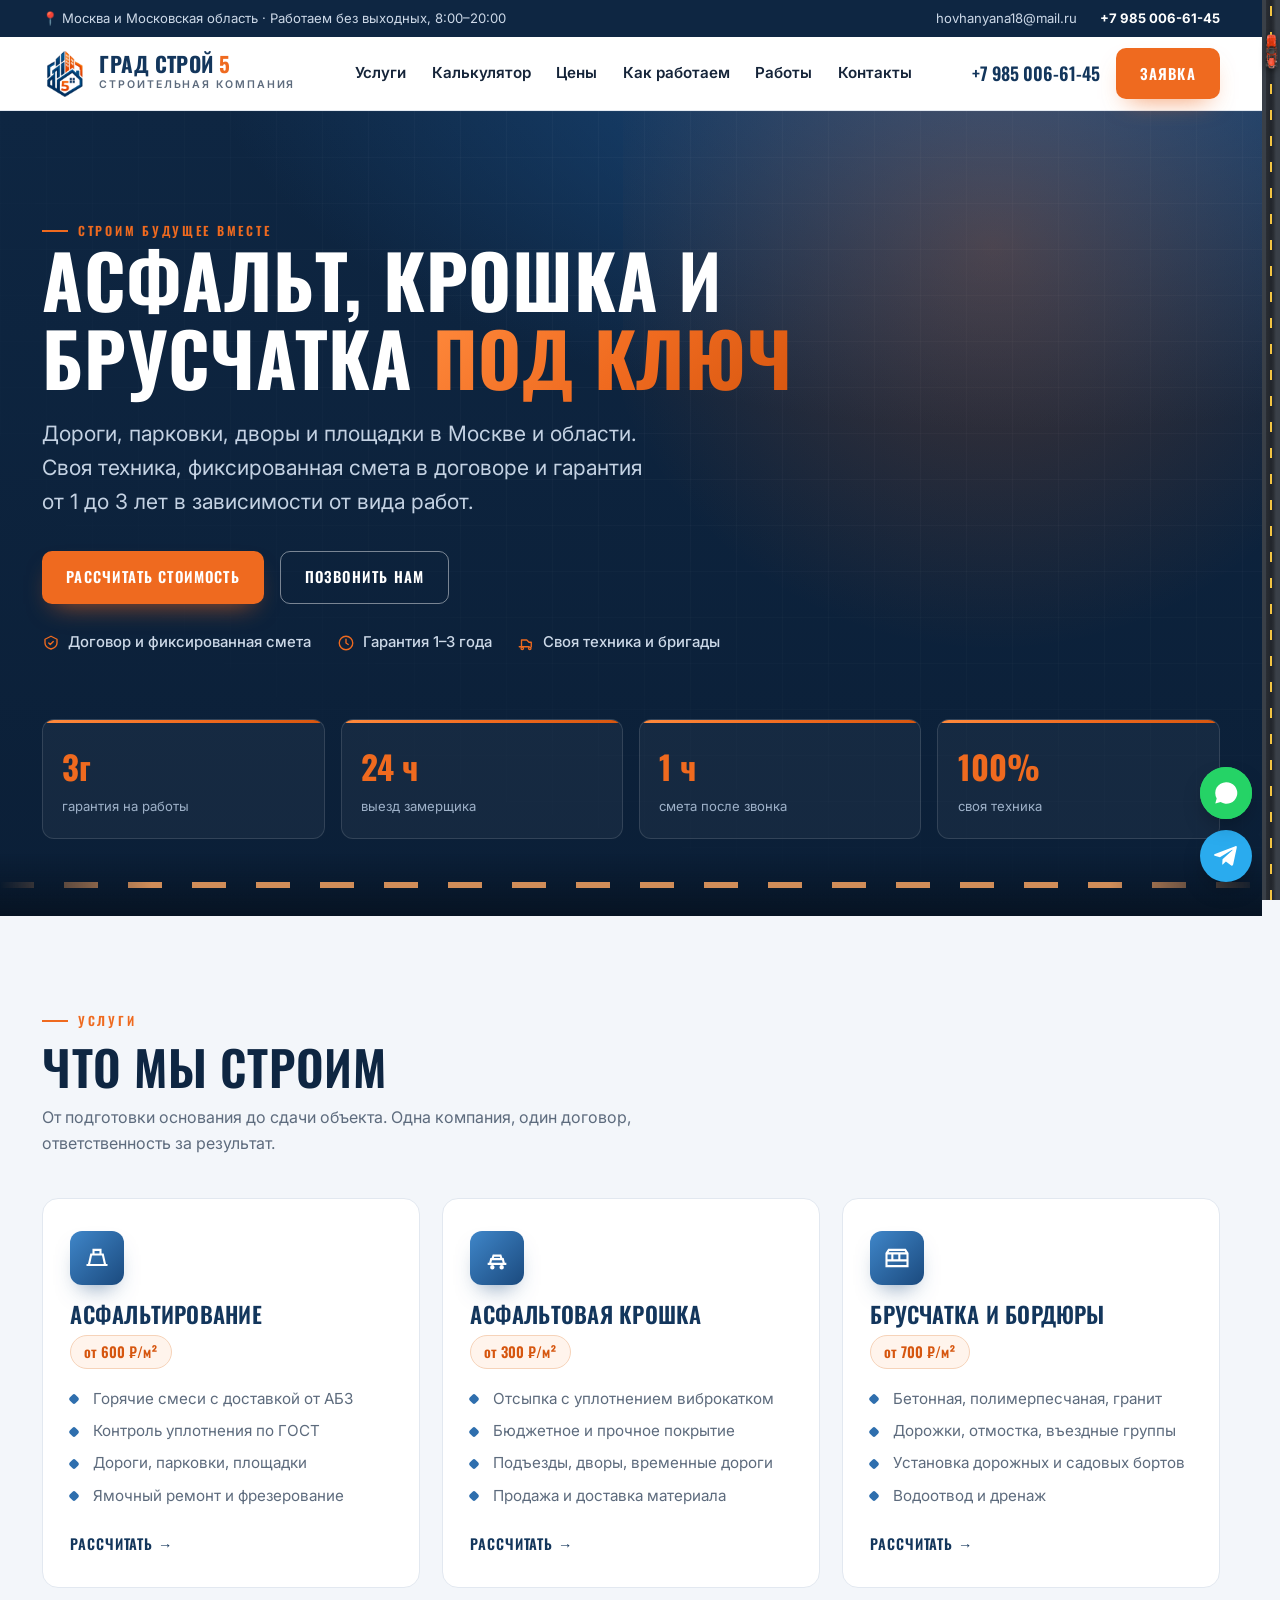
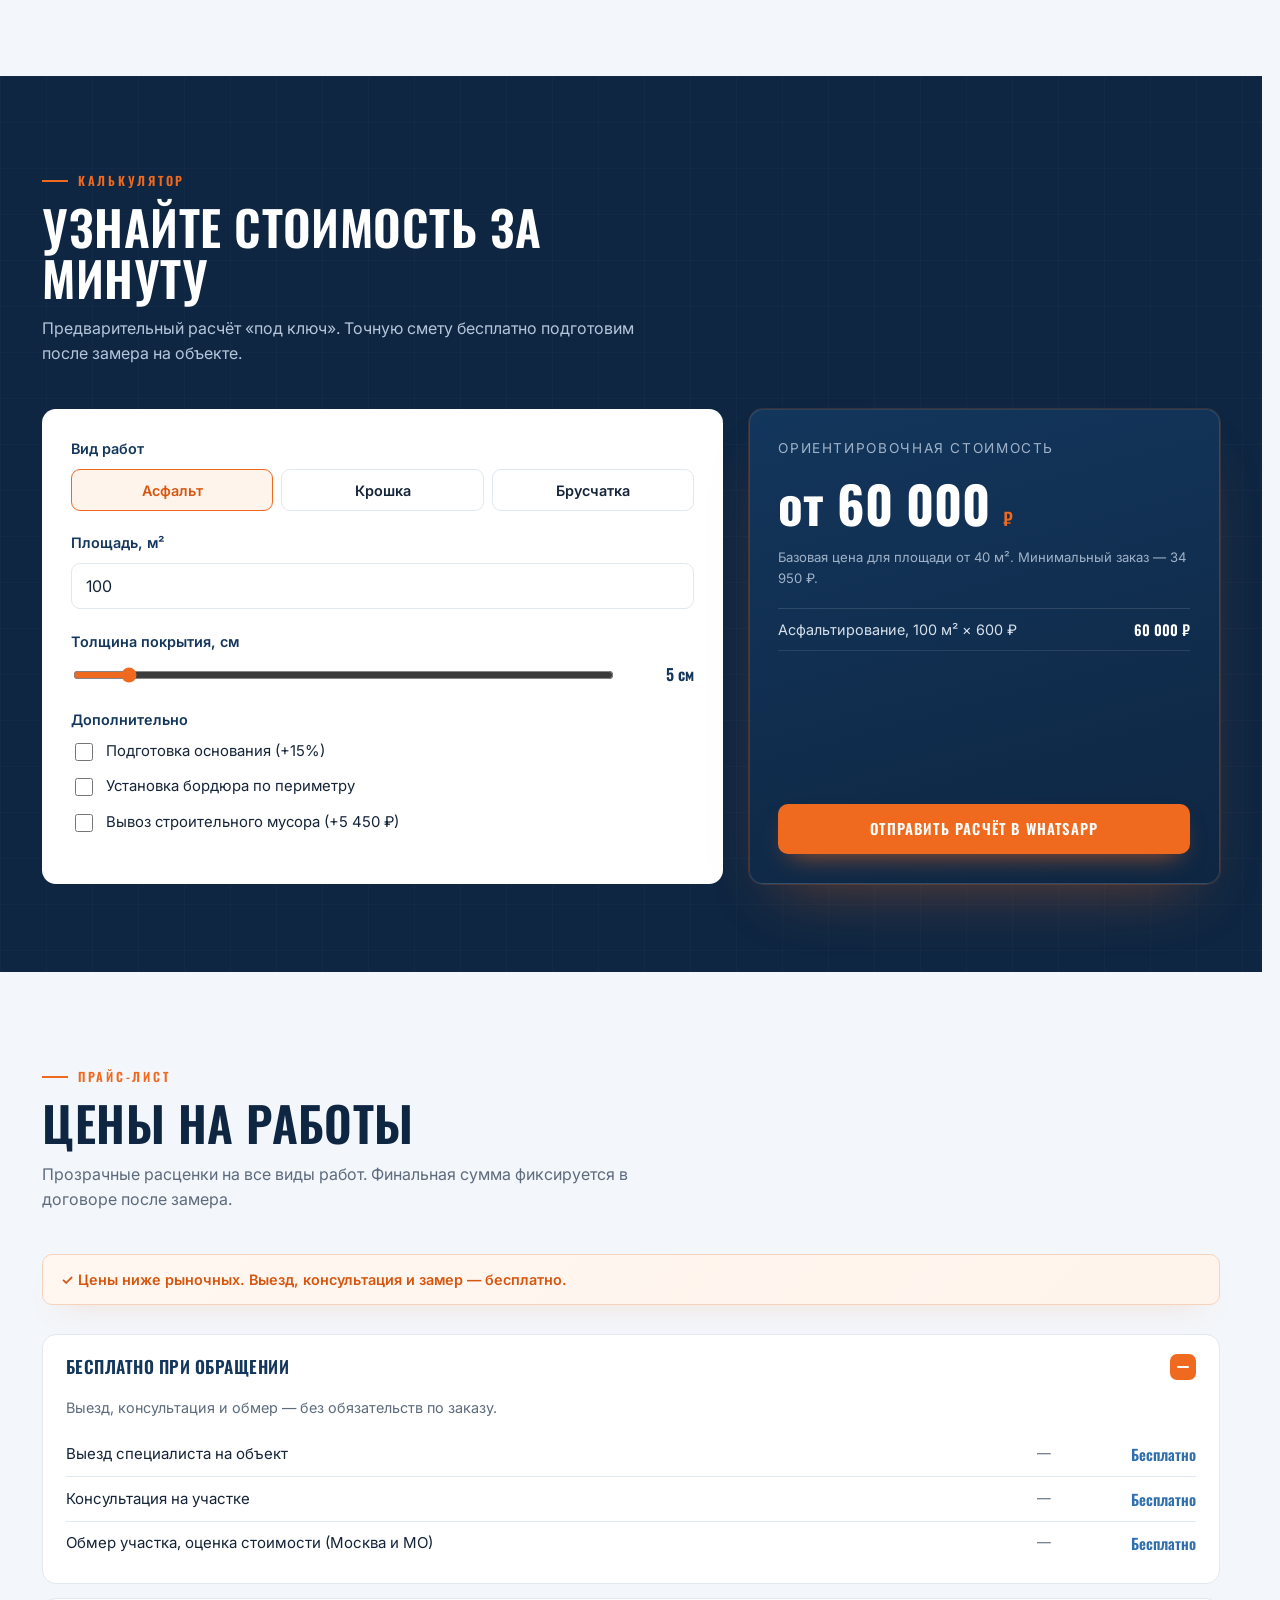
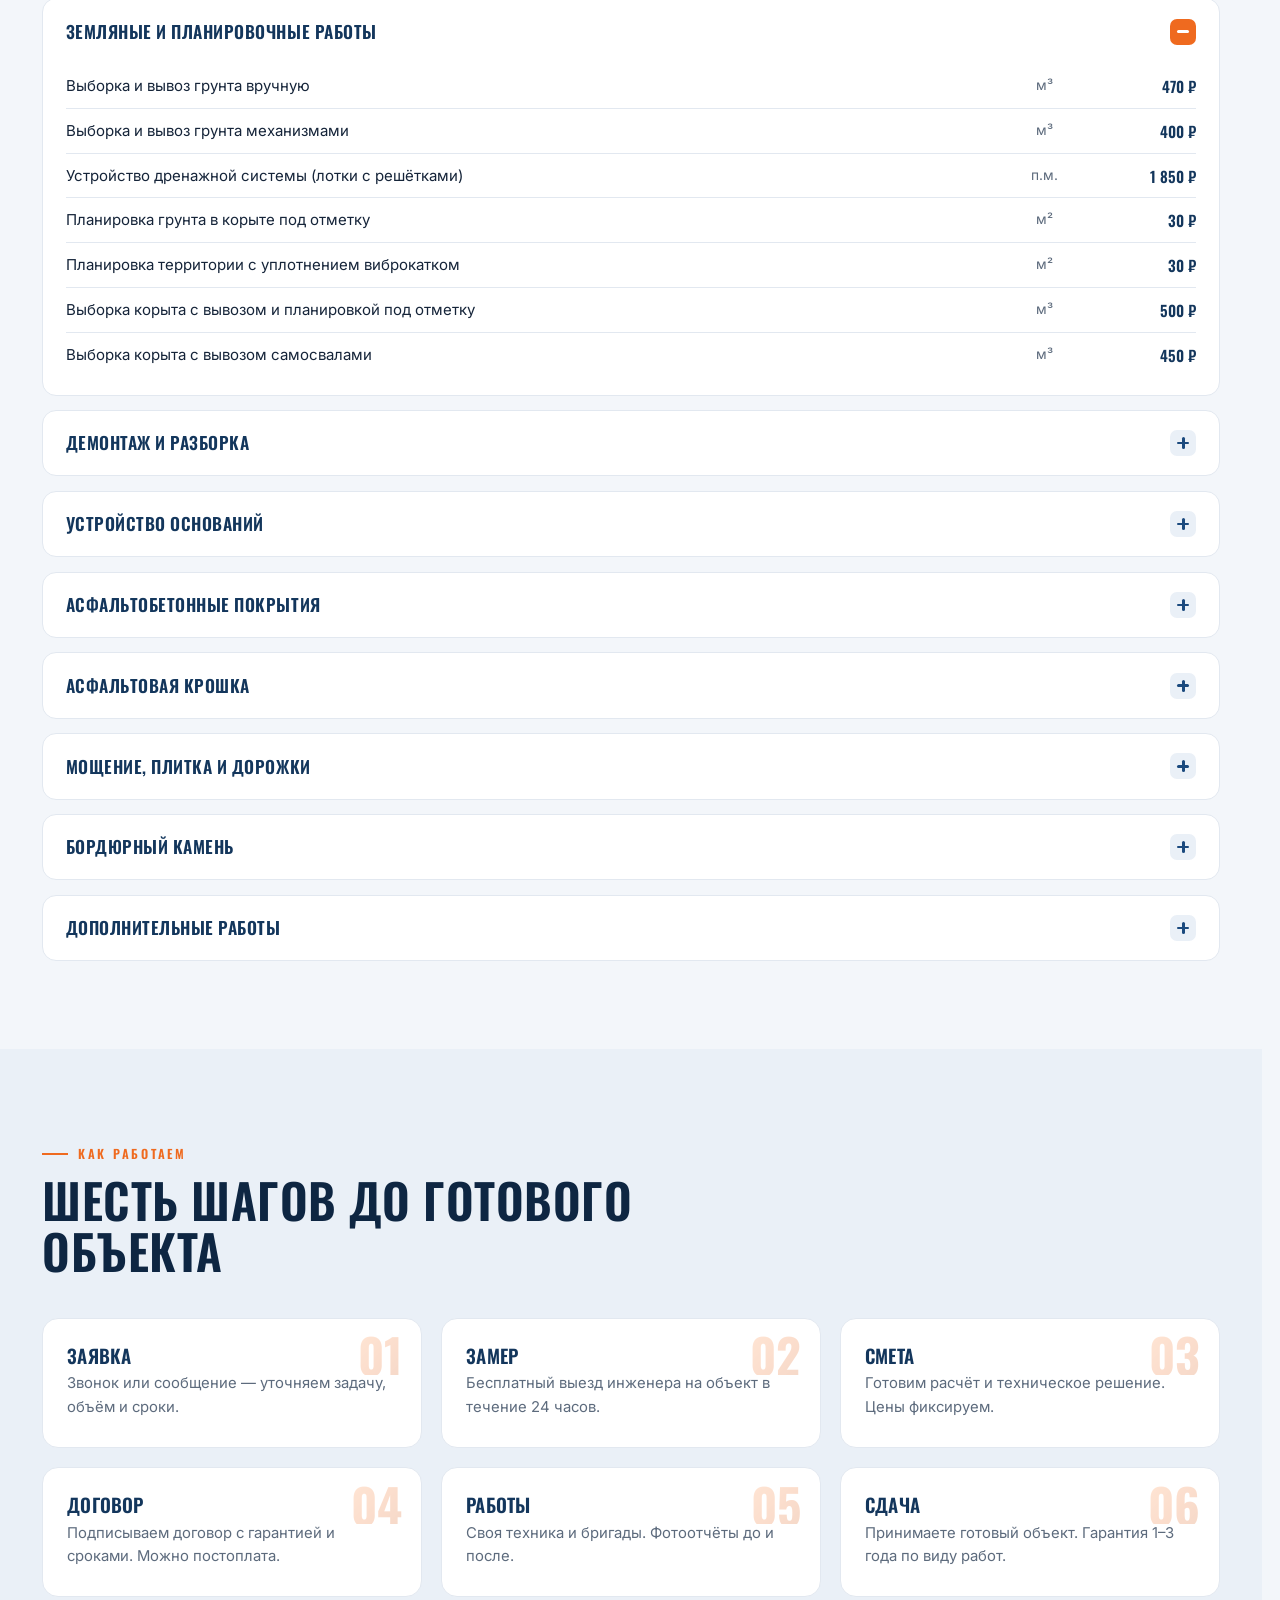
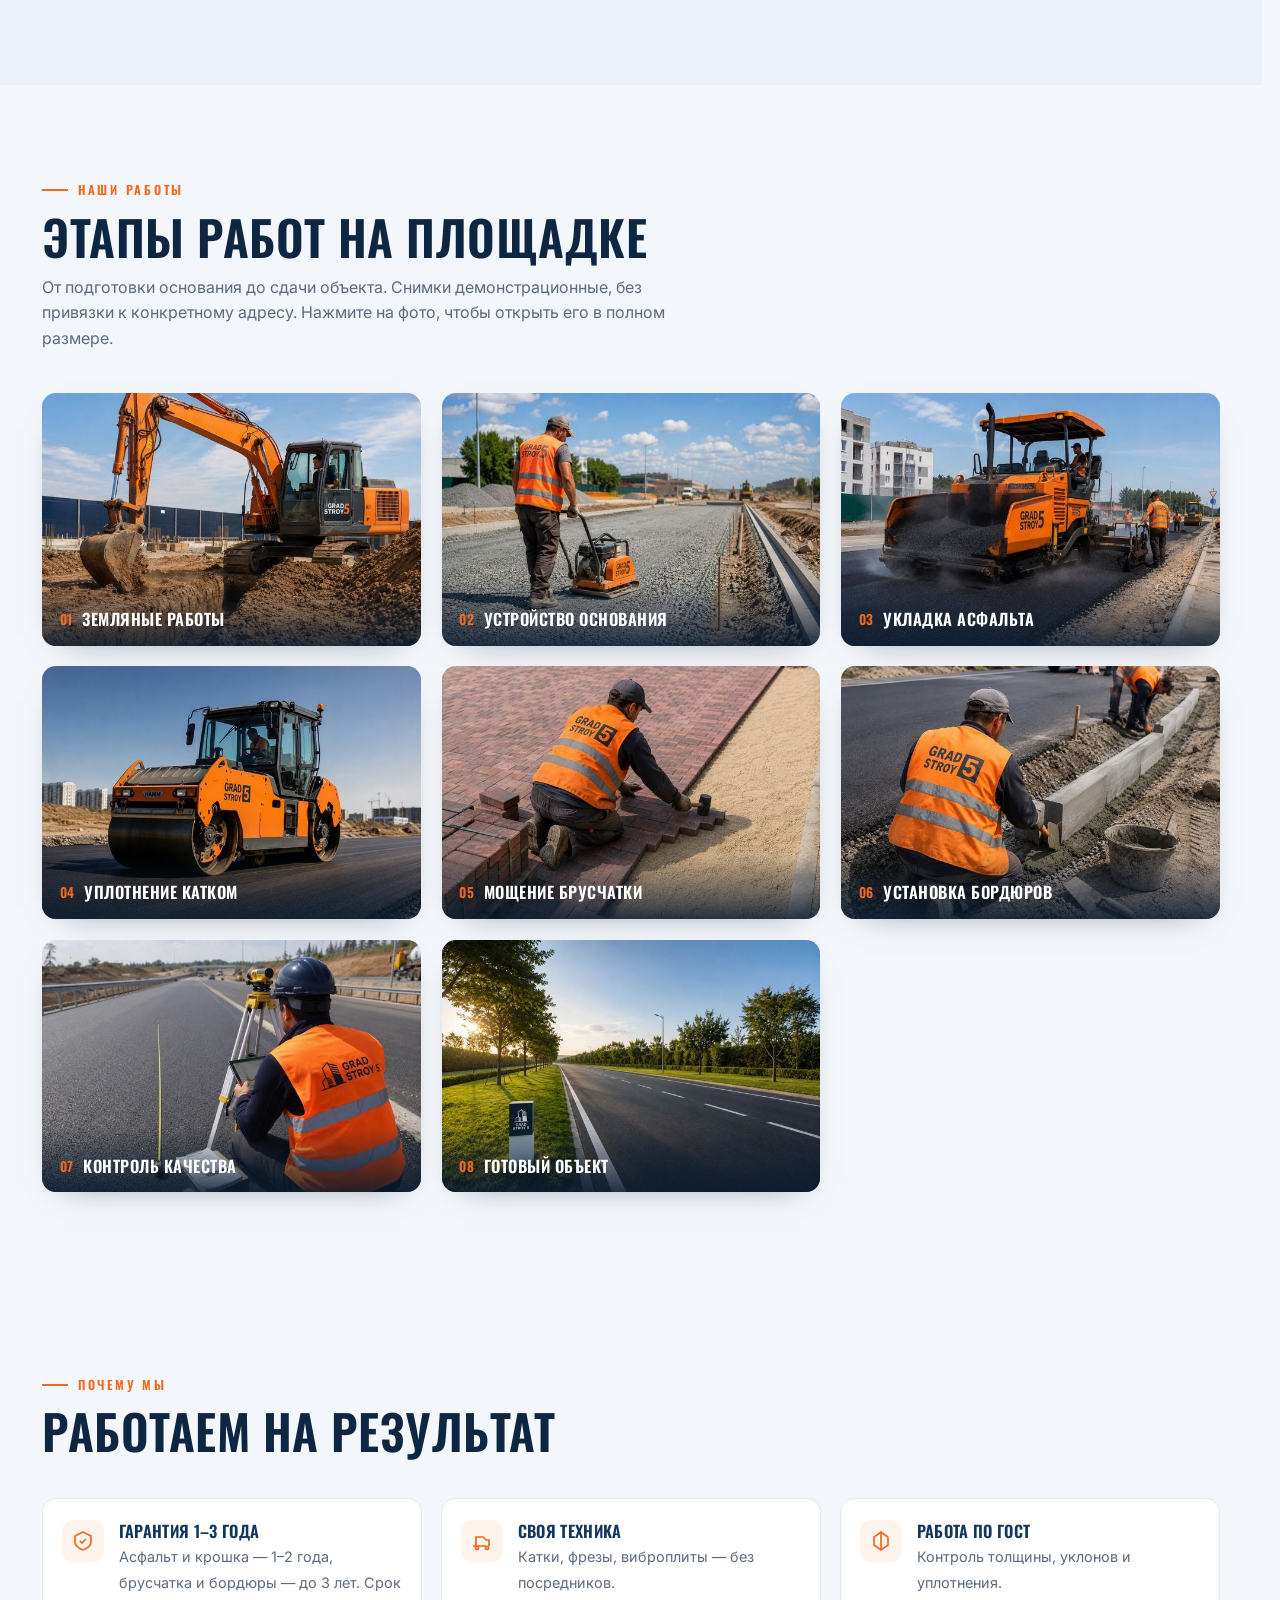
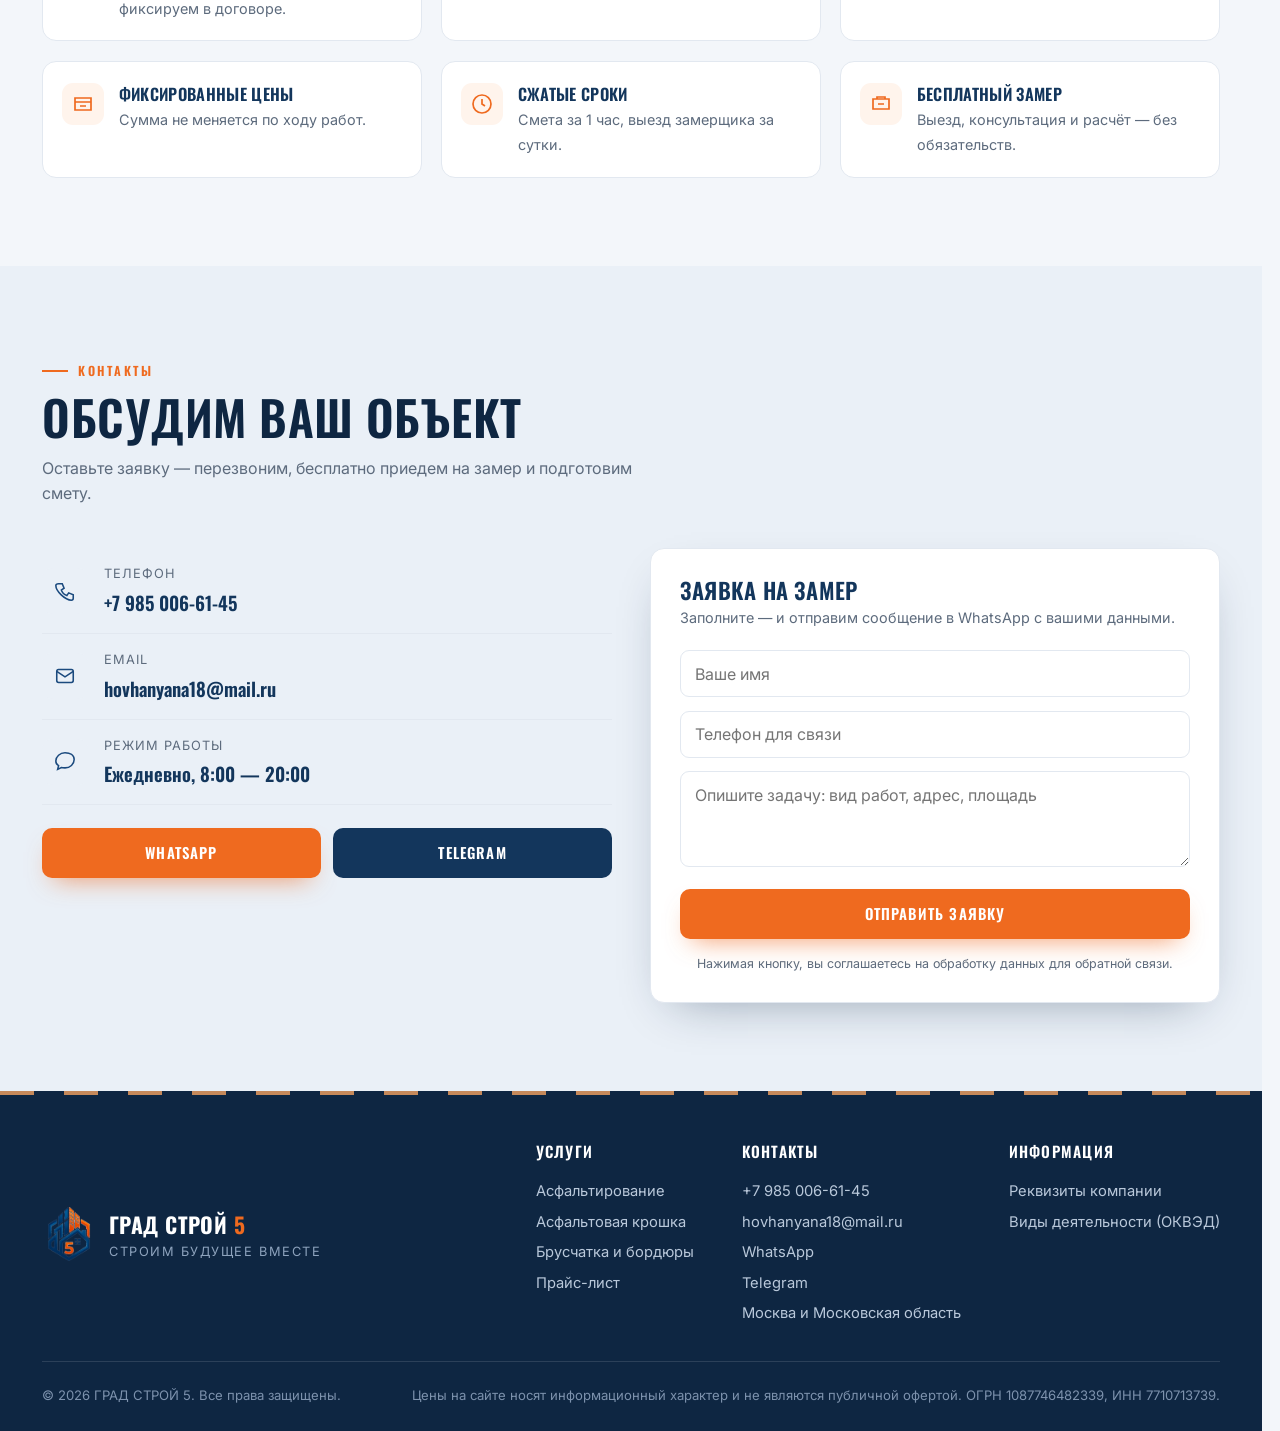
==== commit e616c43d: "Add files via upload" ====
--- a/index.html
+++ b/index.html
@@ -18,512 +18,27 @@
   "@context":"https://schema.org",
   "@type":"GeneralContractor",
   "name":"ГРАД СТРОЙ 5",
+  "legalName":"ГРАД СТРОЙ 5",
   "slogan":"Строим будущее вместе",
   "description":"Асфальтирование, асфальтовая крошка, брусчатка и бордюры под ключ. Своя техника, гарантия 1–3 года в зависимости от вида работ.",
   "telephone":"+79850066145",
   "email":"hovhanyana18@mail.ru",
   "priceRange":"₽₽",
-  "areaServed":["Москва","Московская область"]
+  "areaServed":["Москва","Московская область"],
+  "taxID":"7710713739",
+  "vatID":"7710713739",
+  "identifier":{"@type":"PropertyValue","name":"ОГРН","value":"1087746482339"},
+  "foundingDate":"2008-04-08",
+  "address":{
+    "@type":"PostalAddress",
+    "streetAddress":"пер. Брюсов, д. 8-10, стр. 1",
+    "addressLocality":"Москва",
+    "postalCode":"125009",
+    "addressCountry":"RU"
+  }
 }
 </script>
-<style>
-:root{
-  --navy-900:#0e2642;
-  --navy-800:#13365c;
-  --navy-700:#1b4a7e;
-  --steel:#2f6fae;
-  --orange:#ef6a1f;
-  --orange-600:#d6560f;
-  --ink:#152439;
-  --slate:#5d6b7d;
-  --line:#e2e8f0;
-  --bg:#f3f6fa;
-  --surface:#ffffff;
-  --surface-2:#eaf0f7;
-  --shadow:0 18px 48px -24px rgba(14,38,66,.45);
-  --radius:14px;
-}
-*{box-sizing:border-box}
-html{scroll-behavior:smooth}
-body{
-  margin:0;background:var(--bg);color:var(--ink);
-  font-family:"Inter",system-ui,Arial,sans-serif;font-size:16px;line-height:1.6;
-  -webkit-font-smoothing:antialiased;
-}
-h1,h2,h3,h4,.display{font-family:"Oswald",sans-serif;font-weight:600;line-height:1.05;letter-spacing:.01em;margin:0}
-a{color:inherit;text-decoration:none}
-img{display:block;max-width:100%}
-.wrap{width:min(1180px,92vw);margin:0 auto}
-.eyebrow{
-  font-family:"Oswald",sans-serif;font-weight:600;text-transform:uppercase;
-  letter-spacing:.22em;font-size:.78rem;color:var(--orange);
-  display:inline-flex;align-items:center;gap:.6rem;
-}
-.eyebrow::before{content:"";width:26px;height:2px;background:var(--orange)}
-.btn{
-  display:inline-flex;align-items:center;justify-content:center;gap:.5rem;
-  font-family:"Oswald",sans-serif;font-weight:600;text-transform:uppercase;letter-spacing:.08em;
-  font-size:.92rem;padding:.85rem 1.5rem;border-radius:10px;cursor:pointer;border:0;
-  transition:transform .15s ease, background .2s ease, box-shadow .2s ease;
-}
-.btn-primary{background:var(--orange);color:#fff;box-shadow:0 12px 26px -12px rgba(239,106,31,.7)}
-.btn-primary:hover{background:var(--orange-600);transform:translateY(-2px)}
-.btn-ghost{background:transparent;color:#fff;border:1.5px solid rgba(255,255,255,.45)}
-.btn-ghost:hover{border-color:#fff;background:rgba(255,255,255,.08)}
-.btn-dark{background:var(--navy-800);color:#fff}
-.btn-dark:hover{background:var(--navy-700);transform:translateY(-2px)}
-
-/* ---------- header ---------- */
-.topbar{background:var(--navy-900);color:#cdd9e8;font-size:.82rem}
-.topbar .wrap{display:flex;justify-content:space-between;align-items:center;gap:1rem;padding:.5rem 0;flex-wrap:wrap}
-.topbar a{color:#cdd9e8}
-.topbar a:hover{color:#fff}
-.topbar .tb-right{display:flex;gap:1.4rem;flex-wrap:wrap}
-.topbar b{color:#fff}
-
-header.site{position:sticky;top:0;z-index:50;background:rgba(255,255,255,.94);backdrop-filter:blur(8px);border-bottom:1px solid var(--line)}
-.headrow{display:flex;align-items:center;justify-content:space-between;gap:1rem;padding:.7rem 0}
-.brand{display:flex;align-items:center;gap:.7rem}
-.brand img{width:46px;height:46px;object-fit:contain}
-.brand .name{font-family:"Oswald",sans-serif;font-weight:700;font-size:1.32rem;letter-spacing:.02em;color:var(--navy-800);line-height:1;white-space:nowrap;display:block}
-.brand .name b{color:var(--orange)}
-.brand .sub{font-size:.66rem;letter-spacing:.18em;text-transform:uppercase;color:var(--slate);font-weight:600;margin-top:3px;white-space:nowrap;display:block}
-nav.main{display:flex;gap:1.6rem;align-items:center}
-nav.main a{font-weight:600;font-size:.95rem;color:var(--ink);position:relative;padding:.2rem 0}
-nav.main a:hover{color:var(--orange)}
-.head-cta{display:flex;align-items:center;gap:1rem}
-.head-phone{font-family:"Oswald",sans-serif;font-weight:600;font-size:1.12rem;color:var(--navy-800);white-space:nowrap}
-.burger{display:none;flex-direction:column;gap:5px;background:none;border:0;cursor:pointer;padding:6px}
-.burger span{width:26px;height:2.5px;background:var(--navy-800);border-radius:2px}
-
-/* ---------- hero ---------- */
-.hero{position:relative;background:var(--navy-900);color:#fff;overflow:hidden}
-.hero .grid-bg{position:absolute;inset:0;opacity:.5;
-  background-image:linear-gradient(rgba(255,255,255,.05) 1px,transparent 1px),linear-gradient(90deg,rgba(255,255,255,.05) 1px,transparent 1px);
-  background-size:46px 46px;mask-image:radial-gradient(120% 120% at 80% 10%,#000 35%,transparent 80%)}
-.hero .hex{position:absolute;right:-120px;top:-60px;width:560px;height:560px;opacity:.07;
-  background:url('assets/emblem.png') center/contain no-repeat;filter:grayscale(1) brightness(3);pointer-events:none}
-.hero .wrap{position:relative;padding:clamp(3.5rem,8vw,6.5rem) 0 clamp(3rem,6vw,5rem)}
-.hero-inner{max-width:760px}
-.hero h1{font-size:clamp(2.4rem,6vw,4.6rem);font-weight:700;text-transform:uppercase}
-.hero h1 .accent{color:var(--orange)}
-.hero p.lead{font-size:clamp(1.05rem,2.2vw,1.32rem);color:#c4d2e3;margin:1.4rem 0 2rem;max-width:620px}
-.hero-actions{display:flex;gap:1rem;flex-wrap:wrap}
-.stats{display:grid;grid-template-columns:repeat(4,1fr);gap:1px;background:rgba(255,255,255,.12);
-  margin-top:clamp(2.5rem,6vw,4rem);border:1px solid rgba(255,255,255,.12);border-radius:var(--radius);overflow:hidden}
-.stats .st{background:var(--navy-900);padding:1.3rem 1.2rem}
-.stats .st .v{font-family:"Oswald",sans-serif;font-weight:700;font-size:1.9rem;color:#fff}
-.stats .st .v span{color:var(--orange)}
-.stats .st .l{font-size:.82rem;color:#9fb2c9;margin-top:.2rem}
-
-/* ---------- sections ---------- */
-section{padding:clamp(3.2rem,7vw,5.5rem) 0}
-.sec-head{margin-bottom:2.6rem;max-width:640px}
-.sec-head h2{font-size:clamp(1.9rem,4.5vw,3rem);text-transform:uppercase;margin-top:.7rem;color:var(--navy-900)}
-.sec-head p{color:var(--slate);margin:.8rem 0 0}
-
-/* services */
-.services{display:grid;grid-template-columns:repeat(3,1fr);gap:1.4rem}
-.svc{background:var(--surface);border:1px solid var(--line);border-radius:var(--radius);padding:2rem 1.7rem;
-  display:flex;flex-direction:column;transition:transform .2s ease,box-shadow .2s ease;position:relative;overflow:hidden}
-.svc::before{content:"";position:absolute;left:0;top:0;width:100%;height:4px;background:var(--orange);transform:scaleX(0);transform-origin:left;transition:transform .25s ease}
-.svc:hover{transform:translateY(-5px);box-shadow:var(--shadow)}
-.svc:hover::before{transform:scaleX(1)}
-.svc .ico{width:54px;height:54px;border-radius:12px;background:var(--surface-2);display:grid;place-items:center;margin-bottom:1.1rem}
-.svc .ico svg{width:28px;height:28px;stroke:var(--navy-700)}
-.svc h3{font-size:1.4rem;text-transform:uppercase;color:var(--navy-800)}
-.svc .from{font-family:"Oswald",sans-serif;font-weight:600;color:var(--orange);font-size:1.05rem;margin:.4rem 0 1rem}
-.svc ul{list-style:none;padding:0;margin:0 0 1.5rem;display:flex;flex-direction:column;gap:.5rem}
-.svc li{position:relative;padding-left:1.4rem;color:var(--slate);font-size:.95rem}
-.svc li::before{content:"";position:absolute;left:0;top:.55em;width:8px;height:8px;background:var(--steel);border-radius:2px;transform:rotate(45deg)}
-.svc .go{margin-top:auto;font-family:"Oswald",sans-serif;font-weight:600;text-transform:uppercase;letter-spacing:.06em;color:var(--navy-800);font-size:.9rem;display:inline-flex;gap:.4rem;align-items:center}
-.svc .go:hover{color:var(--orange)}
-
-/* calculator */
-.calc-sec{background:var(--navy-900);color:#fff;position:relative;overflow:hidden}
-.calc-sec .grid-bg{position:absolute;inset:0;opacity:.4;background-image:linear-gradient(rgba(255,255,255,.05) 1px,transparent 1px),linear-gradient(90deg,rgba(255,255,255,.05) 1px,transparent 1px);background-size:46px 46px}
-.calc-sec .wrap{position:relative}
-.calc-sec .sec-head h2{color:#fff}
-.calc-sec .sec-head p{color:#b6c6da}
-.calc{display:grid;grid-template-columns:1.3fr .9fr;gap:1.6rem;align-items:stretch}
-.calc-form{background:#fff;color:var(--ink);border-radius:var(--radius);padding:1.8rem}
-.field{margin-bottom:1.3rem}
-.field>label{display:block;font-weight:600;font-size:.9rem;margin-bottom:.55rem;color:var(--navy-800)}
-.seg{display:grid;grid-template-columns:repeat(3,1fr);gap:.5rem}
-.seg button{font-family:"Inter",sans-serif;font-weight:600;font-size:.9rem;padding:.7rem .4rem;border-radius:9px;border:1.5px solid var(--line);background:#fff;color:var(--ink);cursor:pointer;transition:all .15s}
-.seg button.active{border-color:var(--orange);background:#fff4ec;color:var(--orange-600)}
-.seg.cols2{grid-template-columns:repeat(3,1fr)}
-input[type=number]{width:100%;font-family:"Inter",sans-serif;font-size:1rem;padding:.75rem .85rem;border:1.5px solid var(--line);border-radius:9px;color:var(--ink)}
-input[type=number]:focus{outline:none;border-color:var(--steel)}
-.range-row{display:flex;align-items:center;gap:1rem}
-.range-row input[type=range]{flex:1;accent-color:var(--orange)}
-.range-val{font-family:"Oswald",sans-serif;font-weight:600;min-width:62px;text-align:right;color:var(--navy-800)}
-.checks{display:flex;flex-direction:column;gap:.7rem}
-.check{display:flex;align-items:center;gap:.65rem;font-size:.93rem;cursor:pointer}
-.check input{width:18px;height:18px;accent-color:var(--orange)}
-.calc-result{background:linear-gradient(165deg,var(--navy-800),var(--navy-900));border:1px solid rgba(255,255,255,.12);border-radius:var(--radius);padding:1.8rem;display:flex;flex-direction:column}
-.calc-result .rlabel{font-size:.85rem;color:#9fb2c9;text-transform:uppercase;letter-spacing:.12em}
-.calc-result .total{font-family:"Oswald",sans-serif;font-weight:700;font-size:clamp(2.4rem,5vw,3.2rem);color:#fff;margin:.2rem 0 .1rem}
-.calc-result .total small{color:var(--orange);font-size:1.1rem;font-weight:600}
-.calc-result .approx{font-size:.82rem;color:#9fb2c9;margin-bottom:1.2rem}
-.breakdown{list-style:none;padding:0;margin:0 0 1.4rem;border-top:1px solid rgba(255,255,255,.12)}
-.breakdown li{display:flex;justify-content:space-between;gap:1rem;padding:.55rem 0;border-bottom:1px solid rgba(255,255,255,.1);font-size:.9rem;color:#d6e0ec}
-.breakdown li b{font-family:"Oswald",sans-serif;font-weight:600;color:#fff;white-space:nowrap}
-.breakdown li.note{color:#f3a86d;border-bottom:0;font-size:.84rem}
-.calc-result .btn{width:100%;margin-top:auto}
-
-/* price list */
-.price-note{background:#fff4ec;border:1px solid #f6d3b9;color:var(--orange-600);border-radius:10px;padding:.8rem 1.1rem;font-size:.9rem;font-weight:600;margin-bottom:1.8rem;display:flex;gap:.6rem;align-items:flex-start}
-.acc{border:1px solid var(--line);border-radius:var(--radius);overflow:hidden;background:var(--surface)}
-.acc + .acc{margin-top:.9rem}
-.acc summary{list-style:none;cursor:pointer;padding:1.15rem 1.4rem;display:flex;align-items:center;justify-content:space-between;gap:1rem;font-family:"Oswald",sans-serif;font-weight:600;text-transform:uppercase;letter-spacing:.03em;font-size:1.08rem;color:var(--navy-800)}
-.acc summary::-webkit-details-marker{display:none}
-.acc summary .plus{width:26px;height:26px;flex:none;border-radius:7px;background:var(--surface-2);display:grid;place-items:center;position:relative;transition:.2s}
-.acc summary .plus::before,.acc summary .plus::after{content:"";position:absolute;background:var(--navy-700);border-radius:2px}
-.acc summary .plus::before{width:12px;height:2.4px}
-.acc summary .plus::after{width:2.4px;height:12px;transition:.2s}
-.acc[open] summary .plus{background:var(--orange)}
-.acc[open] summary .plus::before,.acc[open] summary .plus::after{background:#fff}
-.acc[open] summary .plus::after{transform:rotate(90deg);opacity:0}
-.acc .body{padding:0 1.4rem 1.1rem}
-.acc .desc{color:var(--slate);font-size:.9rem;margin:-.2rem 0 .8rem}
-table.price{width:100%;border-collapse:collapse;font-size:.94rem}
-table.price td{padding:.62rem 0;border-bottom:1px solid var(--line);vertical-align:top}
-table.price tr:last-child td{border-bottom:0}
-table.price .nm{color:var(--ink);padding-right:1rem}
-table.price .un{color:var(--slate);width:64px;text-align:center;white-space:nowrap;font-size:.86rem}
-table.price .pr{font-family:"Oswald",sans-serif;font-weight:600;color:var(--navy-800);text-align:right;white-space:nowrap;width:120px}
-table.price .pr.free{color:var(--steel)}
-
-/* process */
-.steps{display:grid;grid-template-columns:repeat(3,1fr);gap:1.2rem;counter-reset:s}
-.step{background:var(--surface);border:1px solid var(--line);border-radius:var(--radius);padding:1.7rem 1.5rem;position:relative}
-.step .n{font-family:"Oswald",sans-serif;font-weight:700;font-size:2.6rem;color:var(--surface-2);line-height:.8;position:absolute;top:1.1rem;right:1.2rem}
-.step h4{font-size:1.18rem;text-transform:uppercase;color:var(--navy-800);margin-bottom:.4rem;position:relative}
-.step p{color:var(--slate);font-size:.93rem;margin:0;position:relative}
-
-/* advantages */
-.adv-sec{background:var(--surface-2)}
-.adv{display:grid;grid-template-columns:repeat(3,1fr);gap:1.2rem}
-.adv .a{display:flex;gap:.9rem;align-items:flex-start;background:#fff;border:1px solid var(--line);border-radius:12px;padding:1.2rem}
-.adv .a svg{width:26px;height:26px;flex:none;stroke:var(--orange);margin-top:2px}
-.adv .a b{display:block;font-family:"Oswald",sans-serif;font-weight:600;color:var(--navy-800);font-size:1.02rem;text-transform:uppercase;letter-spacing:.02em}
-.adv .a span{color:var(--slate);font-size:.9rem}
-
-/* contacts */
-.contact{display:grid;grid-template-columns:1fr 1fr;gap:2.4rem;align-items:start}
-.cinfo .ch{display:flex;gap:1rem;align-items:center;padding:1rem 0;border-bottom:1px solid var(--line)}
-.cinfo .ch:last-child{border-bottom:0}
-.cinfo .ch .ci{width:46px;height:46px;border-radius:11px;background:var(--surface-2);display:grid;place-items:center;flex:none}
-.cinfo .ch .ci svg{width:22px;height:22px;stroke:var(--navy-700)}
-.cinfo .ch .lab{font-size:.8rem;color:var(--slate);text-transform:uppercase;letter-spacing:.08em;display:block;margin-bottom:2px}
-.cinfo .ch .val{font-family:"Oswald",sans-serif;font-weight:600;font-size:1.18rem;color:var(--navy-800);display:block}
-.msg-row{display:flex;gap:.8rem;margin-top:1.4rem;flex-wrap:wrap}
-.msg-row a{flex:1;min-width:140px}
-.cform{background:var(--surface);border:1px solid var(--line);border-radius:var(--radius);padding:1.8rem;box-shadow:var(--shadow)}
-.cform h3{font-size:1.4rem;text-transform:uppercase;color:var(--navy-800);margin-bottom:.3rem}
-.cform p.sm{color:var(--slate);font-size:.9rem;margin:0 0 1.3rem}
-.cform input,.cform textarea{width:100%;font-family:"Inter",sans-serif;font-size:1rem;padding:.78rem .9rem;border:1.5px solid var(--line);border-radius:9px;margin-bottom:.85rem;color:var(--ink)}
-.cform textarea{min-height:96px;resize:vertical}
-.cform input:focus,.cform textarea:focus{outline:none;border-color:var(--steel)}
-.cform .btn{width:100%}
-.cform .privacy{font-size:.78rem;color:var(--slate);margin:.9rem 0 0;text-align:center}
-
-/* footer */
-footer.site{background:var(--navy-900);color:#b9c8da;padding:3rem 0 1.6rem}
-.foot-top{display:flex;justify-content:space-between;gap:2rem;flex-wrap:wrap;padding-bottom:2rem;border-bottom:1px solid rgba(255,255,255,.12)}
-.foot-brand{display:flex;align-items:center;gap:.8rem;max-width:360px}
-.foot-brand img{width:54px;height:54px}
-.foot-brand .name{font-family:"Oswald",sans-serif;font-weight:700;font-size:1.35rem;color:#fff;letter-spacing:.02em}
-.foot-brand .name b{color:var(--orange)}
-.foot-brand .sl{font-size:.8rem;color:#8ea3bd;letter-spacing:.12em;text-transform:uppercase}
-.foot-links{display:flex;gap:3rem;flex-wrap:wrap}
-.foot-col h5{font-family:"Oswald",sans-serif;font-weight:600;text-transform:uppercase;letter-spacing:.08em;color:#fff;font-size:.95rem;margin:0 0 .8rem}
-.foot-col a,.foot-col div{display:block;color:#b9c8da;font-size:.92rem;padding:.22rem 0}
-.foot-col a:hover{color:#fff}
-.foot-bottom{padding-top:1.4rem;font-size:.82rem;color:#7d92ad;display:flex;justify-content:space-between;gap:1rem;flex-wrap:wrap}
-
-/* floating contact */
-.float{position:fixed;right:18px;bottom:18px;z-index:60;display:flex;flex-direction:column;gap:.7rem}
-.float a{width:52px;height:52px;border-radius:50%;display:grid;place-items:center;box-shadow:0 10px 24px -8px rgba(0,0,0,.4);transition:transform .15s}
-.float a:hover{transform:scale(1.08)}
-.float .wa{background:#25d366}
-.float .tg{background:#2aabee}
-.float a svg{width:26px;height:26px;fill:#fff}
-
-
-/* ============ GALLERY + LIGHTBOX ============ */
-#gallery .gallery-grid{display:grid;grid-template-columns:repeat(3,1fr);gap:1.3rem}
-.shot{position:relative;display:block;width:100%;margin:0;padding:0;border:0;cursor:pointer;border-radius:var(--radius);overflow:hidden;background:var(--surface-2);aspect-ratio:3/2;font-family:inherit;box-shadow:0 12px 32px -22px rgba(14,38,66,.55)}
-.shot .photo{width:100%;height:100%;display:block;object-fit:cover;transition:transform .55s cubic-bezier(.22,.61,.36,1)}
-.shot:hover .photo{transform:scale(1.07)}
-.shot .cap{position:absolute;left:0;right:0;bottom:0;padding:1.6rem 1.1rem .9rem;background:linear-gradient(transparent,rgba(11,28,48,.85));color:#fff;font-family:"Oswald",sans-serif;font-weight:600;text-transform:uppercase;letter-spacing:.03em;font-size:1.02rem;display:flex;align-items:center;gap:.6rem;text-align:left}
-.shot .cap .cn{color:var(--orange);font-size:.84rem;flex:none}
-.shot .cap-desc{position:absolute;left:0;right:0;bottom:0;padding:0 1.1rem .85rem 2.3rem;color:#cfdcec;font-size:.78rem;font-family:"Inter",sans-serif;font-weight:400;text-transform:none;letter-spacing:normal;opacity:0;transform:translateY(6px);transition:opacity .22s ease,transform .22s ease;line-height:1.4}
-.shot:hover .cap{padding-bottom:2.6rem}
-.shot:hover .cap-desc{opacity:1;transform:none}
-.shot .cap{transition:padding-bottom .22s ease}
-.shot .zoom{position:absolute;top:.85rem;right:.85rem;z-index:2;width:38px;height:38px;border-radius:10px;background:rgba(255,255,255,.94);display:grid;place-items:center;opacity:0;transform:scale(.7) translateY(-4px);transition:opacity .25s ease,transform .25s ease}
-.shot:hover .zoom,.shot:focus-visible .zoom{opacity:1;transform:none}
-.shot .zoom svg{width:18px;height:18px;stroke:var(--navy-800);fill:none}
-.shot:focus-visible{outline:3px solid var(--orange);outline-offset:3px}
-
-.lb{position:fixed;inset:0;z-index:130;background:rgba(8,18,30,.93);display:none;align-items:center;justify-content:center;padding:5vh 5vw;opacity:0;transition:opacity .28s ease}
-.lb.open{display:flex}
-.lb.in{opacity:1}
-.lb-stage{max-width:1020px;width:100%}
-.lb-frame{border-radius:14px;overflow:hidden;border:1px solid rgba(255,255,255,.14);box-shadow:0 40px 90px -30px rgba(0,0,0,.7);background:#0e2236;transform:scale(.95);transition:transform .32s cubic-bezier(.22,.61,.36,1)}
-.lb.in .lb-frame{transform:none}
-.lb-frame .photo{width:100%;height:auto;display:block}
-.lb-cap{display:flex;justify-content:space-between;align-items:flex-start;gap:1.2rem;color:#fff;margin-top:1rem}
-.lb-cap-text{display:flex;flex-direction:column;gap:.3rem}
-.lb-cap-text #lbTitle{font-family:"Oswald",sans-serif;font-weight:600;text-transform:uppercase;letter-spacing:.04em;font-size:1.1rem}
-.lb-cap-text #lbDesc{font-family:"Inter",sans-serif;font-weight:400;font-size:.92rem;color:#b6c6da;max-width:560px}
-.lb-cap #lbCounter{color:#9fb2c9;font-size:.95rem;flex:none;font-family:"Oswald",sans-serif;font-weight:600;white-space:nowrap;margin-top:.2rem}
-.lb-close,.lb-nav{position:fixed;border:0;background:rgba(255,255,255,.12);color:#fff;cursor:pointer;border-radius:50%;display:grid;place-items:center;transition:background .2s ease,transform .2s ease;z-index:2}
-.lb-close:hover{background:rgba(255,255,255,.26);transform:scale(1.07)}
-.lb-close{top:20px;right:24px;width:48px;height:48px;font-size:1.8rem;line-height:1}
-.lb-nav{top:50%;transform:translateY(-50%);width:54px;height:54px;font-size:2rem;line-height:1}
-.lb-nav:hover{background:rgba(255,255,255,.26);transform:translateY(-50%) scale(1.07)}
-.lb-prev{left:18px}.lb-next{right:18px}
-body.lb-lock{overflow:hidden}
-
-@media (max-width:980px){
-  .services,.steps,.adv{grid-template-columns:1fr 1fr}
-  #gallery .gallery-grid{grid-template-columns:1fr 1fr}
-  .calc{grid-template-columns:1fr}
-  .contact{grid-template-columns:1fr}
-}
-@media (max-width:760px){
-  nav.main,.head-phone{display:none}
-  .burger{display:flex}
-  .brand img{width:38px;height:38px}
-  .brand .name{font-size:1.05rem}
-  .brand .sub{font-size:.58rem;letter-spacing:.12em}
-  .head-cta{gap:.6rem}
-  .head-cta .btn-primary{padding:.7rem 1rem;font-size:.82rem}
-  nav.main.open{display:flex;position:absolute;top:100%;left:0;right:0;background:#fff;flex-direction:column;align-items:flex-start;gap:0;padding:.5rem 6vw 1rem;border-bottom:1px solid var(--line);box-shadow:var(--shadow)}
-  nav.main.open a{padding:.85rem 0;width:100%;border-bottom:1px solid var(--line)}
-  .services,.steps,.adv,.stats{grid-template-columns:1fr}
-  #gallery .gallery-grid{grid-template-columns:1fr}
-  .lb-nav{width:44px;height:44px;font-size:1.6rem}
-  .lb-close{width:42px;height:42px;top:12px;right:14px}
-  .lb{padding:8vh 12px}
-  .lb-prev{left:4px}.lb-next{right:4px}
-  .lb-cap{flex-direction:column;gap:.3rem}
-  .lb-cap #lbCounter{margin-top:0}
-  .stats .st{display:flex;align-items:baseline;gap:.8rem}
-  .stats .st .v{font-size:1.5rem}
-}
-/* ============ EFFECTS / ANIMATIONS ============ */
-/* scroll progress bar */
-.progress{position:fixed;top:0;left:0;height:3px;width:0;z-index:100;
-  background:linear-gradient(90deg,var(--orange),#ffb27a);box-shadow:0 0 12px rgba(239,106,31,.6);transition:width .08s linear}
-
-/* sticky header on scroll */
-header.site{transition:box-shadow .28s ease, background .28s ease}
-header.site.scrolled{box-shadow:0 10px 34px -20px rgba(14,38,66,.55)}
-header.site.scrolled .headrow{padding:.5rem 0}
-.headrow{transition:padding .28s ease}
-
-/* nav underline */
-nav.main a::after{content:"";position:absolute;left:0;bottom:-3px;height:2px;width:0;background:var(--orange);transition:width .26s cubic-bezier(.22,.61,.36,1)}
-nav.main a:hover::after{width:100%}
-
-/* scroll reveal */
-.reveal{opacity:0;transform:translateY(28px);transition:opacity .7s cubic-bezier(.22,.61,.36,1),transform .7s cubic-bezier(.22,.61,.36,1)}
-.reveal.in{opacity:1;transform:none}
-
-/* hero load sequence */
-.hero-inner>*{opacity:0;transform:translateY(26px);animation:heroIn .85s cubic-bezier(.22,.61,.36,1) forwards}
-.hero-inner>*:nth-child(1){animation-delay:.10s}
-.hero-inner>*:nth-child(2){animation-delay:.22s}
-.hero-inner>*:nth-child(3){animation-delay:.34s}
-.hero-inner>*:nth-child(4){animation-delay:.46s}
-.stats{opacity:0;transform:translateY(26px);animation:heroIn .85s .6s cubic-bezier(.22,.61,.36,1) forwards}
-@keyframes heroIn{to{opacity:1;transform:none}}
-
-/* ambient motion in dark sections */
-.hero .grid-bg{animation:gridDrift 26s linear infinite}
-.calc-sec .grid-bg{animation:gridDrift 32s linear infinite}
-@keyframes gridDrift{to{background-position:46px 46px}}
-.hero .hex{animation:floatY 9s ease-in-out infinite}
-@keyframes floatY{0%,100%{transform:translateY(0)}50%{transform:translateY(-20px)}}
-
-/* primary button sheen */
-.btn-primary{position:relative;overflow:hidden}
-.btn-primary>*{position:relative;z-index:1}
-.btn-primary::after{content:"";position:absolute;top:0;left:-130%;width:55%;height:100%;
-  background:linear-gradient(110deg,transparent,rgba(255,255,255,.4),transparent);transform:skewX(-20deg);pointer-events:none}
-.btn-primary:hover::after{animation:sheen .85s ease}
-@keyframes sheen{to{left:140%}}
-
-/* service icon micro-interaction */
-.svc .ico{transition:transform .28s ease,background .28s ease}
-.svc .ico svg{transition:stroke .28s ease}
-.svc:hover .ico{transform:translateY(-3px) rotate(-5deg);background:#fff4ec}
-.svc:hover .ico svg{stroke:var(--orange)}
-
-/* calculator total bump on change */
-.calc-result .total{transition:transform .25s ease}
-.calc-result .total.bump{animation:bump .34s ease}
-@keyframes bump{0%{transform:scale(1)}45%{transform:scale(1.06)}100%{transform:scale(1)}}
-
-/* process + advantages hover lift */
-.step{transition:transform .25s ease,box-shadow .25s ease}
-.step:hover{transform:translateY(-5px);box-shadow:var(--shadow)}
-.step .n{transition:color .25s ease}
-.step:hover .n{color:#ffd9c2}
-.adv .a{transition:transform .22s ease,box-shadow .22s ease}
-.adv .a:hover{transform:translateY(-4px);box-shadow:var(--shadow)}
-.adv .a svg{transition:transform .22s ease}
-.adv .a:hover svg{transform:scale(1.12)}
-
-/* contact rows hover */
-.cinfo .ch .ci{transition:background .22s ease,transform .22s ease}
-.cinfo .ch:hover .ci{background:#fff4ec;transform:translateY(-2px)}
-.cinfo .ch:hover .ci svg{stroke:var(--orange)}
-.cinfo .ch .ci svg{transition:stroke .22s ease}
-
-/* floating WhatsApp pulse ring */
-.float .wa{position:relative}
-.float .wa::before{content:"";position:absolute;inset:0;border-radius:50%;border:2px solid #25d366;animation:ring 2.4s ease-out infinite}
-@keyframes ring{0%{transform:scale(1);opacity:.65}100%{transform:scale(1.85);opacity:0}}
-
-@media (prefers-reduced-motion:reduce){
-  *{scroll-behavior:auto;transition:none!important;animation:none!important}
-  .reveal,.hero-inner>*,.stats{opacity:1!important;transform:none!important}
-}
-
-/* ==================================================================
-   ВИЗУАЛЬНЫЕ УЛУЧШЕНИЯ — фирменный мотив «дорожная разметка»,
-   глубина, градиенты, акценты. (добавлено поверх базовых стилей)
-   ================================================================== */
-:root{
-  --road-dash:repeating-linear-gradient(90deg,#f4a261 0 34px,transparent 34px 64px);
-  --grad-orange:linear-gradient(135deg,#ff8a3d,#ef6a1f 55%,#d6560f);
-  --grad-steel:linear-gradient(135deg,#3f86c9,#1b4a7e);
-  --shadow-lg:0 30px 70px -34px rgba(14,38,66,.6);
-}
-
-/* ===== HERO: глубина, свечение, дорожная полоса снизу ===== */
-.hero{background:
-   radial-gradient(120% 90% at 82% -10%, #1c4f86 0%, transparent 55%),
-   linear-gradient(180deg,#0e2642 0%, #0b1f37 100%)}
-.hero-glow{position:absolute;right:-8%;top:-20%;width:60vw;height:60vw;max-width:740px;max-height:740px;
-   background:radial-gradient(circle at 50% 40%, rgba(239,106,31,.5), transparent 70%);
-   opacity:.5;pointer-events:none;animation:glowPulse 7s ease-in-out infinite;z-index:0}
-@keyframes glowPulse{0%,100%{opacity:.4;transform:scale(1)}50%{opacity:.6;transform:scale(1.06)}}
-.hero .hex{opacity:.10}
-.hero .road{position:absolute;left:0;right:0;bottom:0;height:62px;z-index:1;
-   background:linear-gradient(180deg,transparent,rgba(4,12,22,.6));pointer-events:none;overflow:hidden}
-.hero .road::after{content:"";position:absolute;left:0;right:0;top:50%;height:6px;transform:translateY(-50%);
-   background:var(--road-dash);opacity:.85;
-   -webkit-mask-image:linear-gradient(90deg,transparent,#000 12%,#000 88%,transparent);
-           mask-image:linear-gradient(90deg,transparent,#000 12%,#000 88%,transparent);
-   animation:roadMove 5.5s linear infinite}
-@keyframes roadMove{to{background-position:64px 0}}
-.hero h1 .accent{background:var(--grad-orange);-webkit-background-clip:text;background-clip:text;
-   -webkit-text-fill-color:transparent;color:transparent}
-.hero-trust{display:flex;flex-wrap:wrap;gap:.55rem 1.6rem;margin-top:1.7rem}
-.hero-trust .t{display:inline-flex;align-items:center;gap:.5rem;color:#cdd9e8;font-size:.93rem;font-weight:500}
-.hero-trust .t svg{width:18px;height:18px;stroke:var(--orange);fill:none;flex:none}
-.hero-inner>*:nth-child(5){animation-delay:.58s}
-
-/* ===== STATS как стеклянные карточки с оранжевым акцентом ===== */
-.stats{background:transparent;border:0;gap:1rem;border-radius:0;overflow:visible}
-.stats .st{background:rgba(255,255,255,.045);border:1px solid rgba(255,255,255,.12);border-radius:12px;
-   position:relative;overflow:hidden;transition:transform .25s ease,border-color .25s ease}
-.stats .st::before{content:"";position:absolute;left:0;top:0;height:3px;width:100%;background:var(--grad-orange)}
-.stats .st .v{font-size:2.05rem}
-.stats .st:hover{transform:translateY(-3px);border-color:rgba(239,106,31,.5)}
-
-/* ===== SERVICE: градиентная иконка, бейдж цены, гекс-водяной знак ===== */
-.svc{border-radius:16px}
-.svc .ico{background:var(--grad-steel);box-shadow:0 12px 24px -12px rgba(27,74,126,.7)}
-.svc .ico svg{stroke:#fff}
-.svc:hover .ico{background:var(--grad-orange);box-shadow:0 14px 26px -10px rgba(239,106,31,.65)}
-.svc:hover .ico svg{stroke:#fff}
-.svc .from{display:inline-block;align-self:flex-start;background:#fff4ec;color:var(--orange-600);border:1px solid #f6d3b9;
-   padding:.3rem .8rem;border-radius:999px;font-size:.9rem;margin:.55rem 0 1.1rem}
-.svc::after{content:"";position:absolute;right:-34px;bottom:-34px;width:150px;height:150px;
-   background:url('assets/emblem.png') center/contain no-repeat;opacity:.05;filter:grayscale(1);
-   pointer-events:none;transition:opacity .3s ease,transform .3s ease}
-.svc:hover::after{opacity:.10;transform:rotate(8deg) scale(1.05)}
-.svc:hover{box-shadow:var(--shadow-lg)}
-
-/* ===== PRICE-NOTE: чуть выразительнее ===== */
-.price-note{background:linear-gradient(135deg,#fff7f0,#fff4ec);box-shadow:0 14px 30px -22px rgba(239,106,31,.5)}
-
-/* ===== PROCESS: верхний акцент-бар и градиентные номера ===== */
-.step{border-radius:16px}
-.step .n{background:var(--grad-orange);-webkit-background-clip:text;background-clip:text;
-   -webkit-text-fill-color:transparent;color:transparent;opacity:.22;font-size:3rem}
-.step:hover .n{opacity:.5}
-.step::before{content:"";position:absolute;left:1.5rem;right:1.5rem;top:0;height:3px;background:var(--grad-orange);
-   transform:scaleX(0);transform-origin:left;transition:transform .3s ease;border-radius:3px}
-.step:hover::before{transform:scaleX(1)}
-
-/* ===== ADVANTAGES: иконки в цветных чипах ===== */
-.adv .a{border-radius:14px}
-.adv .a svg{box-sizing:content-box;width:24px;height:24px;padding:9px;border-radius:11px;
-   background:#fff4ec;stroke:var(--orange);transition:background .22s ease,stroke .22s ease}
-.adv .a:hover svg{background:var(--orange);stroke:#fff}
-
-/* ===== CALCULATOR: тёплое свечение у блока результата ===== */
-.calc-result{box-shadow:0 0 0 1px rgba(239,106,31,.18),0 30px 60px -30px rgba(239,106,31,.4)}
-
-/* ===== FOOTER: дорожная разметка по верхнему краю ===== */
-footer.site{position:relative}
-footer.site::before{content:"";position:absolute;top:0;left:0;right:0;height:4px;
-   background:var(--road-dash);opacity:.8}
-
-@media (max-width:760px){
-  .hero-trust{gap:.5rem 1.1rem}
-  .hero .road{height:46px}
-}
-@media (prefers-reduced-motion:reduce){
-  .hero-glow,.hero .road::after{animation:none!important}
-}
-
-/* ===== ТЕМАТИЧЕСКИЙ СКРОЛЛБАР: асфальт с разметкой + трактор ===== */
-@supports not selector(::-webkit-scrollbar){
-  html{scrollbar-width:thin;scrollbar-color:#ef6a1f #2b3037}
-}
-::-webkit-scrollbar{width:20px;height:20px}
-::-webkit-scrollbar-track{
-  background:
-    repeating-linear-gradient(0deg,#f4c542 0 12px,transparent 12px 28px) center/3px 100% no-repeat,
-    linear-gradient(90deg,#363b42 0 3px,#2a2e34 3px,#22262b 50%,#2a2e34,#363b42 calc(100% - 3px));
-}
-::-webkit-scrollbar-button{display:none;width:0;height:0}
-::-webkit-scrollbar-thumb{
-  background:url("data:image/svg+xml,%3Csvg%20xmlns%3D%22http%3A//www.w3.org/2000/svg%22%20viewBox%3D%220%200%2072%2064%22%3E%0A%20%20%3Cdefs%3E%0A%20%20%20%20%3ClinearGradient%20id%3D%22body%22%20x1%3D%220%22%20y1%3D%220%22%20x2%3D%220%22%20y2%3D%221%22%3E%0A%20%20%20%20%20%20%3Cstop%20offset%3D%220%22%20stop-color%3D%22%23ffb066%22/%3E%0A%20%20%20%20%20%20%3Cstop%20offset%3D%220.35%22%20stop-color%3D%22%23f57f24%22/%3E%0A%20%20%20%20%20%20%3Cstop%20offset%3D%221%22%20stop-color%3D%22%23c14e0d%22/%3E%0A%20%20%20%20%3C/linearGradient%3E%0A%20%20%20%20%3ClinearGradient%20id%3D%22hood%22%20x1%3D%220%22%20y1%3D%220%22%20x2%3D%220%22%20y2%3D%221%22%3E%0A%20%20%20%20%20%20%3Cstop%20offset%3D%220%22%20stop-color%3D%22%23ffd0a0%22/%3E%0A%20%20%20%20%20%20%3Cstop%20offset%3D%220.4%22%20stop-color%3D%22%23f78a30%22/%3E%0A%20%20%20%20%20%20%3Cstop%20offset%3D%221%22%20stop-color%3D%22%23cf5810%22/%3E%0A%20%20%20%20%3C/linearGradient%3E%0A%20%20%20%20%3ClinearGradient%20id%3D%22cab%22%20x1%3D%220%22%20y1%3D%220%22%20x2%3D%221%22%20y2%3D%221%22%3E%0A%20%20%20%20%20%20%3Cstop%20offset%3D%220%22%20stop-color%3D%22%231f4e85%22/%3E%0A%20%20%20%20%20%20%3Cstop%20offset%3D%221%22%20stop-color%3D%22%230e2642%22/%3E%0A%20%20%20%20%3C/linearGradient%3E%0A%20%20%20%20%3ClinearGradient%20id%3D%22glass%22%20x1%3D%220%22%20y1%3D%220%22%20x2%3D%221%22%20y2%3D%221%22%3E%0A%20%20%20%20%20%20%3Cstop%20offset%3D%220%22%20stop-color%3D%22%23dff0ff%22/%3E%0A%20%20%20%20%20%20%3Cstop%20offset%3D%220.5%22%20stop-color%3D%22%239cc3ec%22/%3E%0A%20%20%20%20%20%20%3Cstop%20offset%3D%221%22%20stop-color%3D%22%235d8cc0%22/%3E%0A%20%20%20%20%3C/linearGradient%3E%0A%20%20%20%20%3CradialGradient%20id%3D%22tire%22%20cx%3D%220.38%22%20cy%3D%220.34%22%20r%3D%220.75%22%3E%0A%20%20%20%20%20%20%3Cstop%20offset%3D%220%22%20stop-color%3D%22%233a424d%22/%3E%0A%20%20%20%20%20%20%3Cstop%20offset%3D%220.6%22%20stop-color%3D%22%23222831%22/%3E%0A%20%20%20%20%20%20%3Cstop%20offset%3D%221%22%20stop-color%3D%22%2311151b%22/%3E%0A%20%20%20%20%3C/radialGradient%3E%0A%20%20%20%20%3CradialGradient%20id%3D%22rim%22%20cx%3D%220.4%22%20cy%3D%220.35%22%20r%3D%220.7%22%3E%0A%20%20%20%20%20%20%3Cstop%20offset%3D%220%22%20stop-color%3D%22%23ffb066%22/%3E%0A%20%20%20%20%20%20%3Cstop%20offset%3D%221%22%20stop-color%3D%22%23c14e0d%22/%3E%0A%20%20%20%20%3C/radialGradient%3E%0A%20%20%20%20%3CradialGradient%20id%3D%22shadow%22%20cx%3D%220.5%22%20cy%3D%220.5%22%20r%3D%220.5%22%3E%0A%20%20%20%20%20%20%3Cstop%20offset%3D%220%22%20stop-color%3D%22%23000%22%20stop-opacity%3D%220.45%22/%3E%0A%20%20%20%20%20%20%3Cstop%20offset%3D%221%22%20stop-color%3D%22%23000%22%20stop-opacity%3D%220%22/%3E%0A%20%20%20%20%3C/radialGradient%3E%0A%20%20%3C/defs%3E%0A%0A%20%20%3C%21--%20ground%20shadow%20--%3E%0A%20%20%3Cellipse%20cx%3D%2236%22%20cy%3D%2258%22%20rx%3D%2230%22%20ry%3D%225.5%22%20fill%3D%22url%28%23shadow%29%22/%3E%0A%0A%20%20%3C%21--%20exhaust%20stack%20--%3E%0A%20%20%3Crect%20x%3D%2222%22%20y%3D%229%22%20width%3D%224.5%22%20height%3D%2214%22%20rx%3D%222.2%22%20fill%3D%22%233a4250%22/%3E%0A%20%20%3Crect%20x%3D%2222%22%20y%3D%229%22%20width%3D%222%22%20height%3D%2214%22%20rx%3D%221%22%20fill%3D%22%235b6776%22/%3E%0A%20%20%3Cellipse%20cx%3D%2224.2%22%20cy%3D%229%22%20rx%3D%223.2%22%20ry%3D%221.3%22%20fill%3D%22%231b2028%22/%3E%0A%0A%20%20%3C%21--%20rear%20big%20wheel%20--%3E%0A%20%20%3Ccircle%20cx%3D%2220%22%20cy%3D%2242%22%20r%3D%2217%22%20fill%3D%22url%28%23tire%29%22/%3E%0A%20%20%3Ccircle%20cx%3D%2220%22%20cy%3D%2242%22%20r%3D%2217%22%20fill%3D%22none%22%20stroke%3D%22%230c1016%22%20stroke-width%3D%221.5%22/%3E%0A%20%20%3Cg%20stroke%3D%22%230e1218%22%20stroke-width%3D%222.2%22%3E%0A%20%20%20%20%3Cline%20x1%3D%2220%22%20y1%3D%2226%22%20x2%3D%2220%22%20y2%3D%2230%22/%3E%3Cline%20x1%3D%2220%22%20y1%3D%2254%22%20x2%3D%2220%22%20y2%3D%2258%22/%3E%0A%20%20%20%20%3Cline%20x1%3D%224%22%20y1%3D%2242%22%20x2%3D%228%22%20y2%3D%2242%22/%3E%3Cline%20x1%3D%2232%22%20y1%3D%2242%22%20x2%3D%2236%22%20y2%3D%2242%22/%3E%0A%20%20%20%20%3Cline%20x1%3D%229%22%20y1%3D%2231%22%20x2%3D%2211.5%22%20y2%3D%2233.5%22/%3E%3Cline%20x1%3D%2229%22%20y1%3D%2253%22%20x2%3D%2231%22%20y2%3D%2255%22/%3E%0A%20%20%20%20%3Cline%20x1%3D%2231%22%20y1%3D%2231%22%20x2%3D%2228.5%22%20y2%3D%2233.5%22/%3E%3Cline%20x1%3D%2211%22%20y1%3D%2253%22%20x2%3D%229%22%20y2%3D%2255%22/%3E%0A%20%20%3C/g%3E%0A%20%20%3Ccircle%20cx%3D%2220%22%20cy%3D%2242%22%20r%3D%228.5%22%20fill%3D%22url%28%23rim%29%22/%3E%0A%20%20%3Ccircle%20cx%3D%2220%22%20cy%3D%2242%22%20r%3D%223%22%20fill%3D%22%237a3608%22/%3E%0A%20%20%3Cellipse%20cx%3D%2216%22%20cy%3D%2237%22%20rx%3D%224%22%20ry%3D%222.4%22%20fill%3D%22%23fff%22%20opacity%3D%220.18%22/%3E%0A%0A%20%20%3C%21--%20front%20small%20wheel%20--%3E%0A%20%20%3Ccircle%20cx%3D%2256%22%20cy%3D%2248%22%20r%3D%2211%22%20fill%3D%22url%28%23tire%29%22/%3E%0A%20%20%3Ccircle%20cx%3D%2256%22%20cy%3D%2248%22%20r%3D%2211%22%20fill%3D%22none%22%20stroke%3D%22%230c1016%22%20stroke-width%3D%221.3%22/%3E%0A%20%20%3Ccircle%20cx%3D%2256%22%20cy%3D%2248%22%20r%3D%225%22%20fill%3D%22url%28%23rim%29%22/%3E%0A%20%20%3Ccircle%20cx%3D%2256%22%20cy%3D%2248%22%20r%3D%221.8%22%20fill%3D%22%237a3608%22/%3E%0A%20%20%3Cellipse%20cx%3D%2253%22%20cy%3D%2245%22%20rx%3D%222.6%22%20ry%3D%221.6%22%20fill%3D%22%23fff%22%20opacity%3D%220.18%22/%3E%0A%0A%20%20%3C%21--%20chassis%20bar%20--%3E%0A%20%20%3Crect%20x%3D%2218%22%20y%3D%2244%22%20width%3D%2240%22%20height%3D%226%22%20rx%3D%223%22%20fill%3D%22%2323303f%22/%3E%0A%0A%20%20%3C%21--%20cab%20--%3E%0A%20%20%3Cpath%20d%3D%22M14%2038%20V24%20a4%204%200%200%201%204-4%20h12%20l5%206%20v12%20z%22%20fill%3D%22url%28%23cab%29%22/%3E%0A%20%20%3Cpath%20d%3D%22M17%2035%20V25%20a2%202%200%200%201%202-2%20h9%20l3.5%204.5%20V35%20z%22%20fill%3D%22url%28%23glass%29%22/%3E%0A%20%20%3Cpath%20d%3D%22M19%2024%20L31%2033%22%20stroke%3D%22%23fff%22%20stroke-width%3D%221.4%22%20opacity%3D%220.5%22%20stroke-linecap%3D%22round%22/%3E%0A%0A%20%20%3C%21--%20hood%20/%20engine%20--%3E%0A%20%20%3Cpath%20d%3D%22M33%2039%20V28%20a3%203%200%200%201%203-3%20h16%20a6%206%200%200%201%206%206%20v8%20a3%203%200%200%201-3%203%20z%22%20fill%3D%22url%28%23hood%29%22/%3E%0A%20%20%3Cpath%20d%3D%22M34%2028%20a2%202%200%200%201%202-2%20h15%20a5%205%200%200%201%205%205%20v1%20H34%20z%22%20fill%3D%22%23ffffff%22%20opacity%3D%220.22%22/%3E%0A%20%20%3C%21--%20grille%20--%3E%0A%20%20%3Cg%20stroke%3D%22%237a3608%22%20stroke-width%3D%221.1%22%20opacity%3D%220.7%22%3E%0A%20%20%20%20%3Cline%20x1%3D%2257%22%20y1%3D%2232%22%20x2%3D%2257%22%20y2%3D%2240%22/%3E%3Cline%20x1%3D%2255%22%20y1%3D%2232%22%20x2%3D%2255%22%20y2%3D%2240%22/%3E%3Cline%20x1%3D%2253%22%20y1%3D%2232%22%20x2%3D%2253%22%20y2%3D%2240%22/%3E%0A%20%20%3C/g%3E%0A%20%20%3C%21--%20headlight%20--%3E%0A%20%20%3Ccircle%20cx%3D%2258.5%22%20cy%3D%2231%22%20r%3D%222.1%22%20fill%3D%22%23ffe08a%22%20stroke%3D%22%23b9842a%22%20stroke-width%3D%220.8%22/%3E%0A%20%20%3C%21--%20body%20main%20--%3E%0A%20%20%3Cpath%20d%3D%22M33%2050%20V40%20h20%20l5%204%20v6%20z%22%20fill%3D%22url%28%23body%29%22/%3E%0A%3C/svg%3E%0A") center/15px auto no-repeat, rgba(239,106,31,.18);
-  border-radius:9px;border:2px solid transparent;background-clip:padding-box;min-height:46px;
-}
-::-webkit-scrollbar-thumb:hover{
-  background:url("data:image/svg+xml,%3Csvg%20xmlns%3D%22http%3A//www.w3.org/2000/svg%22%20viewBox%3D%220%200%2072%2064%22%3E%0A%20%20%3Cdefs%3E%0A%20%20%20%20%3ClinearGradient%20id%3D%22body%22%20x1%3D%220%22%20y1%3D%220%22%20x2%3D%220%22%20y2%3D%221%22%3E%0A%20%20%20%20%20%20%3Cstop%20offset%3D%220%22%20stop-color%3D%22%23ffb066%22/%3E%0A%20%20%20%20%20%20%3Cstop%20offset%3D%220.35%22%20stop-color%3D%22%23f57f24%22/%3E%0A%20%20%20%20%20%20%3Cstop%20offset%3D%221%22%20stop-color%3D%22%23c14e0d%22/%3E%0A%20%20%20%20%3C/linearGradient%3E%0A%20%20%20%20%3ClinearGradient%20id%3D%22hood%22%20x1%3D%220%22%20y1%3D%220%22%20x2%3D%220%22%20y2%3D%221%22%3E%0A%20%20%20%20%20%20%3Cstop%20offset%3D%220%22%20stop-color%3D%22%23ffd0a0%22/%3E%0A%20%20%20%20%20%20%3Cstop%20offset%3D%220.4%22%20stop-color%3D%22%23f78a30%22/%3E%0A%20%20%20%20%20%20%3Cstop%20offset%3D%221%22%20stop-color%3D%22%23cf5810%22/%3E%0A%20%20%20%20%3C/linearGradient%3E%0A%20%20%20%20%3ClinearGradient%20id%3D%22cab%22%20x1%3D%220%22%20y1%3D%220%22%20x2%3D%221%22%20y2%3D%221%22%3E%0A%20%20%20%20%20%20%3Cstop%20offset%3D%220%22%20stop-color%3D%22%231f4e85%22/%3E%0A%20%20%20%20%20%20%3Cstop%20offset%3D%221%22%20stop-color%3D%22%230e2642%22/%3E%0A%20%20%20%20%3C/linearGradient%3E%0A%20%20%20%20%3ClinearGradient%20id%3D%22glass%22%20x1%3D%220%22%20y1%3D%220%22%20x2%3D%221%22%20y2%3D%221%22%3E%0A%20%20%20%20%20%20%3Cstop%20offset%3D%220%22%20stop-color%3D%22%23dff0ff%22/%3E%0A%20%20%20%20%20%20%3Cstop%20offset%3D%220.5%22%20stop-color%3D%22%239cc3ec%22/%3E%0A%20%20%20%20%20%20%3Cstop%20offset%3D%221%22%20stop-color%3D%22%235d8cc0%22/%3E%0A%20%20%20%20%3C/linearGradient%3E%0A%20%20%20%20%3CradialGradient%20id%3D%22tire%22%20cx%3D%220.38%22%20cy%3D%220.34%22%20r%3D%220.75%22%3E%0A%20%20%20%20%20%20%3Cstop%20offset%3D%220%22%20stop-color%3D%22%233a424d%22/%3E%0A%20%20%20%20%20%20%3Cstop%20offset%3D%220.6%22%20stop-color%3D%22%23222831%22/%3E%0A%20%20%20%20%20%20%3Cstop%20offset%3D%221%22%20stop-color%3D%22%2311151b%22/%3E%0A%20%20%20%20%3C/radialGradient%3E%0A%20%20%20%20%3CradialGradient%20id%3D%22rim%22%20cx%3D%220.4%22%20cy%3D%220.35%22%20r%3D%220.7%22%3E%0A%20%20%20%20%20%20%3Cstop%20offset%3D%220%22%20stop-color%3D%22%23ffb066%22/%3E%0A%20%20%20%20%20%20%3Cstop%20offset%3D%221%22%20stop-color%3D%22%23c14e0d%22/%3E%0A%20%20%20%20%3C/radialGradient%3E%0A%20%20%20%20%3CradialGradient%20id%3D%22shadow%22%20cx%3D%220.5%22%20cy%3D%220.5%22%20r%3D%220.5%22%3E%0A%20%20%20%20%20%20%3Cstop%20offset%3D%220%22%20stop-color%3D%22%23000%22%20stop-opacity%3D%220.45%22/%3E%0A%20%20%20%20%20%20%3Cstop%20offset%3D%221%22%20stop-color%3D%22%23000%22%20stop-opacity%3D%220%22/%3E%0A%20%20%20%20%3C/radialGradient%3E%0A%20%20%3C/defs%3E%0A%0A%20%20%3C%21--%20ground%20shadow%20--%3E%0A%20%20%3Cellipse%20cx%3D%2236%22%20cy%3D%2258%22%20rx%3D%2230%22%20ry%3D%225.5%22%20fill%3D%22url%28%23shadow%29%22/%3E%0A%0A%20%20%3C%21--%20exhaust%20stack%20--%3E%0A%20%20%3Crect%20x%3D%2222%22%20y%3D%229%22%20width%3D%224.5%22%20height%3D%2214%22%20rx%3D%222.2%22%20fill%3D%22%233a4250%22/%3E%0A%20%20%3Crect%20x%3D%2222%22%20y%3D%229%22%20width%3D%222%22%20height%3D%2214%22%20rx%3D%221%22%20fill%3D%22%235b6776%22/%3E%0A%20%20%3Cellipse%20cx%3D%2224.2%22%20cy%3D%229%22%20rx%3D%223.2%22%20ry%3D%221.3%22%20fill%3D%22%231b2028%22/%3E%0A%0A%20%20%3C%21--%20rear%20big%20wheel%20--%3E%0A%20%20%3Ccircle%20cx%3D%2220%22%20cy%3D%2242%22%20r%3D%2217%22%20fill%3D%22url%28%23tire%29%22/%3E%0A%20%20%3Ccircle%20cx%3D%2220%22%20cy%3D%2242%22%20r%3D%2217%22%20fill%3D%22none%22%20stroke%3D%22%230c1016%22%20stroke-width%3D%221.5%22/%3E%0A%20%20%3Cg%20stroke%3D%22%230e1218%22%20stroke-width%3D%222.2%22%3E%0A%20%20%20%20%3Cline%20x1%3D%2220%22%20y1%3D%2226%22%20x2%3D%2220%22%20y2%3D%2230%22/%3E%3Cline%20x1%3D%2220%22%20y1%3D%2254%22%20x2%3D%2220%22%20y2%3D%2258%22/%3E%0A%20%20%20%20%3Cline%20x1%3D%224%22%20y1%3D%2242%22%20x2%3D%228%22%20y2%3D%2242%22/%3E%3Cline%20x1%3D%2232%22%20y1%3D%2242%22%20x2%3D%2236%22%20y2%3D%2242%22/%3E%0A%20%20%20%20%3Cline%20x1%3D%229%22%20y1%3D%2231%22%20x2%3D%2211.5%22%20y2%3D%2233.5%22/%3E%3Cline%20x1%3D%2229%22%20y1%3D%2253%22%20x2%3D%2231%22%20y2%3D%2255%22/%3E%0A%20%20%20%20%3Cline%20x1%3D%2231%22%20y1%3D%2231%22%20x2%3D%2228.5%22%20y2%3D%2233.5%22/%3E%3Cline%20x1%3D%2211%22%20y1%3D%2253%22%20x2%3D%229%22%20y2%3D%2255%22/%3E%0A%20%20%3C/g%3E%0A%20%20%3Ccircle%20cx%3D%2220%22%20cy%3D%2242%22%20r%3D%228.5%22%20fill%3D%22url%28%23rim%29%22/%3E%0A%20%20%3Ccircle%20cx%3D%2220%22%20cy%3D%2242%22%20r%3D%223%22%20fill%3D%22%237a3608%22/%3E%0A%20%20%3Cellipse%20cx%3D%2216%22%20cy%3D%2237%22%20rx%3D%224%22%20ry%3D%222.4%22%20fill%3D%22%23fff%22%20opacity%3D%220.18%22/%3E%0A%0A%20%20%3C%21--%20front%20small%20wheel%20--%3E%0A%20%20%3Ccircle%20cx%3D%2256%22%20cy%3D%2248%22%20r%3D%2211%22%20fill%3D%22url%28%23tire%29%22/%3E%0A%20%20%3Ccircle%20cx%3D%2256%22%20cy%3D%2248%22%20r%3D%2211%22%20fill%3D%22none%22%20stroke%3D%22%230c1016%22%20stroke-width%3D%221.3%22/%3E%0A%20%20%3Ccircle%20cx%3D%2256%22%20cy%3D%2248%22%20r%3D%225%22%20fill%3D%22url%28%23rim%29%22/%3E%0A%20%20%3Ccircle%20cx%3D%2256%22%20cy%3D%2248%22%20r%3D%221.8%22%20fill%3D%22%237a3608%22/%3E%0A%20%20%3Cellipse%20cx%3D%2253%22%20cy%3D%2245%22%20rx%3D%222.6%22%20ry%3D%221.6%22%20fill%3D%22%23fff%22%20opacity%3D%220.18%22/%3E%0A%0A%20%20%3C%21--%20chassis%20bar%20--%3E%0A%20%20%3Crect%20x%3D%2218%22%20y%3D%2244%22%20width%3D%2240%22%20height%3D%226%22%20rx%3D%223%22%20fill%3D%22%2323303f%22/%3E%0A%0A%20%20%3C%21--%20cab%20--%3E%0A%20%20%3Cpath%20d%3D%22M14%2038%20V24%20a4%204%200%200%201%204-4%20h12%20l5%206%20v12%20z%22%20fill%3D%22url%28%23cab%29%22/%3E%0A%20%20%3Cpath%20d%3D%22M17%2035%20V25%20a2%202%200%200%201%202-2%20h9%20l3.5%204.5%20V35%20z%22%20fill%3D%22url%28%23glass%29%22/%3E%0A%20%20%3Cpath%20d%3D%22M19%2024%20L31%2033%22%20stroke%3D%22%23fff%22%20stroke-width%3D%221.4%22%20opacity%3D%220.5%22%20stroke-linecap%3D%22round%22/%3E%0A%0A%20%20%3C%21--%20hood%20/%20engine%20--%3E%0A%20%20%3Cpath%20d%3D%22M33%2039%20V28%20a3%203%200%200%201%203-3%20h16%20a6%206%200%200%201%206%206%20v8%20a3%203%200%200%201-3%203%20z%22%20fill%3D%22url%28%23hood%29%22/%3E%0A%20%20%3Cpath%20d%3D%22M34%2028%20a2%202%200%200%201%202-2%20h15%20a5%205%200%200%201%205%205%20v1%20H34%20z%22%20fill%3D%22%23ffffff%22%20opacity%3D%220.22%22/%3E%0A%20%20%3C%21--%20grille%20--%3E%0A%20%20%3Cg%20stroke%3D%22%237a3608%22%20stroke-width%3D%221.1%22%20opacity%3D%220.7%22%3E%0A%20%20%20%20%3Cline%20x1%3D%2257%22%20y1%3D%2232%22%20x2%3D%2257%22%20y2%3D%2240%22/%3E%3Cline%20x1%3D%2255%22%20y1%3D%2232%22%20x2%3D%2255%22%20y2%3D%2240%22/%3E%3Cline%20x1%3D%2253%22%20y1%3D%2232%22%20x2%3D%2253%22%20y2%3D%2240%22/%3E%0A%20%20%3C/g%3E%0A%20%20%3C%21--%20headlight%20--%3E%0A%20%20%3Ccircle%20cx%3D%2258.5%22%20cy%3D%2231%22%20r%3D%222.1%22%20fill%3D%22%23ffe08a%22%20stroke%3D%22%23b9842a%22%20stroke-width%3D%220.8%22/%3E%0A%20%20%3C%21--%20body%20main%20--%3E%0A%20%20%3Cpath%20d%3D%22M33%2050%20V40%20h20%20l5%204%20v6%20z%22%20fill%3D%22url%28%23body%29%22/%3E%0A%3C/svg%3E%0A") center/15px auto no-repeat, rgba(239,106,31,.32);
-}
-
-/* ===== СВОЙ СКРОЛЛБАР: дорога + крупный 3D-трактор с колёсами ===== */
-.tractor-rail{position:fixed;top:0;right:0;width:18px;height:100vh;z-index:90;display:none;cursor:pointer;
-  box-shadow:-10px 0 26px -18px rgba(0,0,0,.55);
-  background:
-    repeating-linear-gradient(0deg,#f4c542 0 10px,transparent 10px 26px) center/2px 100% no-repeat,
-    linear-gradient(90deg,#3a4048 0 4px,#2a2e34 4px,#21252b 50%,#2a2e34,#3a4048 calc(100% - 4px));}
-.tractor-thumb{position:absolute;left:0;right:0;top:0;height:62px;display:grid;place-items:center;cursor:grab;
-  will-change:transform;touch-action:none}
-.tractor-thumb:active{cursor:grabbing}
-.tractor-svg{width:13px;height:auto;display:block;filter:drop-shadow(0 2px 3px rgba(0,0,0,.55))}
-.tractor-svg #wheelRear{transform-box:view-box;transform-origin:20px 42px}
-.tractor-svg #wheelFront{transform-box:view-box;transform-origin:56px 48px}
-html.tractor-on{scrollbar-width:none}
-html.tractor-on::-webkit-scrollbar{width:0;height:0;display:none}
-html.tractor-on .tractor-rail{display:block}
-html.tractor-on .float{right:28px}
-html.tractor-on body{padding-right:18px}
-@media (prefers-reduced-motion:reduce){.tractor-thumb{transition:none!important}}
-</style>
+<link rel="stylesheet" href="assets/style.css" />
 </head>
 <body>
 <div class="progress" id="progress"></div>
@@ -531,10 +46,10 @@
 <!-- top utility bar -->
 <div class="topbar">
   <div class="wrap">
-    <div>📍 Москва и Московская область · Работаем без выходных, 8:00–20:00</div>
+    <div data-gs="topline">📍 Москва и Московская область · Работаем без выходных, 8:00–20:00</div>
     <div class="tb-right">
-      <a href="mailto:hovhanyana18@mail.ru">hovhanyana18@mail.ru</a>
-      <a href="tel:+79850066145"><b>+7 985 006-61-45</b></a>
+      <a href="mailto:hovhanyana18@mail.ru" data-gs="email">hovhanyana18@mail.ru</a>
+      <a href="tel:+79850066145"><b data-gs="phoneText">+7 985 006-61-45</b></a>
     </div>
   </div>
 </div>
@@ -558,7 +73,7 @@
       <a href="#contacts">Контакты</a>
     </nav>
     <div class="head-cta">
-      <a class="head-phone" href="tel:+79850066145">+7 985 006-61-45</a>
+      <a class="head-phone" href="tel:+79850066145" data-gs="phoneText">+7 985 006-61-45</a>
       <a class="btn btn-primary" href="#contacts">Заявка</a>
       <button class="burger" id="burger" aria-label="Меню"><span></span><span></span><span></span></button>
     </div>
@@ -572,9 +87,9 @@
   <div class="hex"></div>
   <div class="wrap">
     <div class="hero-inner">
-      <span class="eyebrow">Строим будущее вместе</span>
-      <h1>Асфальт, крошка и&nbsp;брусчатка <span class="accent">под ключ</span></h1>
-      <p class="lead">Дороги, парковки, дворы и площадки в Москве и области. Своя техника, фиксированная смета в договоре и гарантия от 1 до 3 лет в зависимости от вида работ.</p>
+      <span class="eyebrow" id="txtHeroEyebrow">Строим будущее вместе</span>
+      <h1 id="txtHeroTitle">Асфальт, крошка и&nbsp;брусчатка <span class="accent">под ключ</span></h1>
+      <p class="lead" id="txtHeroLead">Дороги, парковки, дворы и площадки в Москве и области. Своя техника, фиксированная смета в договоре и гарантия от 1 до 3 лет в зависимости от вида работ.</p>
       <div class="hero-actions">
         <a class="btn btn-primary" href="#calculator">Рассчитать стоимость</a>
         <a class="btn btn-ghost" href="tel:+79850066145">Позвонить нам</a>
@@ -649,9 +164,9 @@
   <div class="grid-bg"></div>
   <div class="wrap">
     <div class="sec-head">
-      <span class="eyebrow">Калькулятор</span>
-      <h2>Узнайте стоимость за минуту</h2>
-      <p>Предварительный расчёт «под ключ». Точную смету бесплатно подготовим после замера на объекте.</p>
+      <span class="eyebrow" id="txtCalcEyebrow">Калькулятор</span>
+      <h2 id="txtCalcTitle">Узнайте стоимость за минуту</h2>
+      <p id="txtCalcSub">Предварительный расчёт «под ключ». Точную смету бесплатно подготовим после замера на объекте.</p>
     </div>
     <div class="calc">
       <div class="calc-form">
@@ -707,11 +222,11 @@
 <section id="prices">
   <div class="wrap">
     <div class="sec-head">
-      <span class="eyebrow">Прайс-лист</span>
-      <h2>Цены на работы</h2>
-      <p>Прозрачные расценки на все виды работ. Финальная сумма фиксируется в договоре после замера.</p>
-    </div>
-    <div class="price-note">✓ Цены ниже рыночных. Выезд, консультация и замер — бесплатно.</div>
+      <span class="eyebrow" id="txtPricesEyebrow">Прайс-лист</span>
+      <h2 id="txtPricesTitle">Цены на работы</h2>
+      <p id="txtPricesSub">Прозрачные расценки на все виды работ. Финальная сумма фиксируется в договоре после замера.</p>
+    </div>
+    <div class="price-note" id="txtPriceNote">✓ Цены ниже рыночных. Выезд, консультация и замер — бесплатно.</div>
     <div id="priceList"></div>
   </div>
 </section>
@@ -831,23 +346,23 @@
 <section id="contacts" class="adv-sec">
   <div class="wrap">
     <div class="sec-head">
-      <span class="eyebrow">Контакты</span>
-      <h2>Обсудим ваш объект</h2>
-      <p>Оставьте заявку — перезвоним, бесплатно приедем на замер и подготовим смету.</p>
+      <span class="eyebrow" id="txtContactsEyebrow">Контакты</span>
+      <h2 id="txtContactsTitle">Обсудим ваш объект</h2>
+      <p id="txtContactsSub">Оставьте заявку — перезвоним, бесплатно приедем на замер и подготовим смету.</p>
     </div>
     <div class="contact">
       <div class="cinfo">
         <div class="ch">
           <span class="ci"><svg viewBox="0 0 24 24" fill="none" stroke-width="1.7"><path d="M5 4h4l2 5-3 2c1 3 3 5 6 6l2-3 5 2v4c0 1-1 2-2 2C12 22 2 12 2 6c0-1 1-2 3-2z"/></svg></span>
-          <a href="tel:+79850066145"><span class="lab">Телефон</span><span class="val">+7 985 006-61-45</span></a>
+          <a href="tel:+79850066145"><span class="lab">Телефон</span><span class="val" data-gs="phoneText">+7 985 006-61-45</span></a>
         </div>
         <div class="ch">
           <span class="ci"><svg viewBox="0 0 24 24" fill="none" stroke-width="1.7"><rect x="3" y="5" width="18" height="14" rx="2"/><path d="M3 7l9 6 9-6"/></svg></span>
-          <a href="mailto:hovhanyana18@mail.ru"><span class="lab">Email</span><span class="val">hovhanyana18@mail.ru</span></a>
+          <a href="mailto:hovhanyana18@mail.ru"><span class="lab">Email</span><span class="val" data-gs="email">hovhanyana18@mail.ru</span></a>
         </div>
         <div class="ch">
           <span class="ci"><svg viewBox="0 0 24 24" fill="none" stroke-width="1.7"><path d="M12 2C6.5 2 2 6 2 11c0 2 1 4 3 5l-1 4 4-2c1 .3 3 .4 4 .4 5.5 0 10-4 10-9S17.5 2 12 2z"/></svg></span>
-          <div><span class="lab">Режим работы</span><span class="val">Ежедневно, 8:00 — 20:00</span></div>
+          <div><span class="lab">Режим работы</span><span class="val" data-gs="hours">Ежедневно, 8:00 — 20:00</span></div>
         </div>
         <div class="msg-row">
           <a class="btn btn-primary" href="https://wa.me/79850066145?text=Здравствуйте!%20Хочу%20узнать%20стоимость%20работ." target="_blank" rel="noopener">WhatsApp</a>
@@ -888,17 +403,22 @@
         </div>
         <div class="foot-col">
           <h5>Контакты</h5>
-          <a href="tel:+79850066145">+7 985 006-61-45</a>
-          <a href="mailto:hovhanyana18@mail.ru">hovhanyana18@mail.ru</a>
+          <a href="tel:+79850066145" data-gs="phoneText">+7 985 006-61-45</a>
+          <a href="mailto:hovhanyana18@mail.ru" data-gs="email">hovhanyana18@mail.ru</a>
           <a href="https://wa.me/79850066145" target="_blank" rel="noopener">WhatsApp</a>
           <a href="https://t.me/+79850066145" target="_blank" rel="noopener">Telegram</a>
-          <div>Москва и Московская область</div>
+          <div data-gs="area">Москва и Московская область</div>
+        </div>
+        <div class="foot-col">
+          <h5>Информация</h5>
+          <a href="rekvizity.html">Реквизиты компании</a>
+          <a href="okved.html">Виды деятельности (ОКВЭД)</a>
         </div>
       </div>
     </div>
     <div class="foot-bottom">
       <div>© <span id="year"></span> ГРАД СТРОЙ 5. Все права защищены.</div>
-      <div>Цены на сайте носят информационный характер и не являются публичной офертой.</div>
+      <div>Цены на сайте носят информационный характер и не являются публичной офертой. ОГРН 1087746482339, ИНН 7710713739.</div>
     </div>
   </div>
 </footer>
@@ -909,10 +429,30 @@
   <a class="tg" href="https://t.me/+79850066145" target="_blank" rel="noopener" aria-label="Telegram"><svg viewBox="0 0 24 24"><path d="M21.9 4.3l-3.3 15.6c-.2 1-.9 1.3-1.8.8l-4.9-3.6-2.4 2.3c-.3.3-.5.5-1 .5l.3-5 9.1-8.2c.4-.4-.1-.6-.6-.2L6.4 13.2l-4.8-1.5c-1-.3-1-1 .2-1.5L20.6 2.9c.9-.3 1.6.2 1.3 1.4z"/></svg></a>
 </div>
 
+<script src="assets/content.js"></script>
+<script src="assets/store.js"></script>
 <script>
 (function(){
   "use strict";
   document.getElementById('year').textContent = new Date().getFullYear();
+
+  /* ---- применить редактируемый контент (контакты + тексты) ---- */
+  var GSC = (window.GSStore ? window.GSStore.load() : (window.GS_CONTENT_DEFAULT||{}));
+  if (window.GSStore && GSC.contacts) GSStore.applyContacts(GSC.contacts);
+  (function applyTexts(){
+    var t = GSC.texts; if(!t) return;
+    function set(id, val){ var el=document.getElementById(id); if(el && val!=null) el.textContent = val; }
+    set('txtHeroEyebrow', t.heroEyebrow);
+    var ht = document.getElementById('txtHeroTitle');
+    if(ht && t.heroTitleMain!=null){
+      ht.innerHTML = t.heroTitleMain + ' <span class="accent">' + (t.heroTitleAccent||'') + '</span>';
+    }
+    set('txtHeroLead', t.heroLead);
+    set('txtCalcEyebrow', t.calcEyebrow); set('txtCalcTitle', t.calcTitle); set('txtCalcSub', t.calcSub);
+    set('txtPricesEyebrow', t.pricesEyebrow); set('txtPricesTitle', t.pricesTitle); set('txtPricesSub', t.pricesSub);
+    set('txtPriceNote', t.priceNote);
+    set('txtContactsEyebrow', t.contactsEyebrow); set('txtContactsTitle', t.contactsTitle); set('txtContactsSub', t.contactsSub);
+  })();
 
   /* mobile menu */
   var burger = document.getElementById('burger'), nav = document.getElementById('nav');
@@ -1023,81 +563,9 @@
     });
   }
 
-  /* ---- pricing data (все цены снижены на 50 ₽) ---- */
-  var SECTIONS = [
-    {t:"Бесплатно при обращении", d:"Выезд, консультация и обмер — без обязательств по заказу.", i:[
-      ["Выезд специалиста на объект","—","Бесплатно",1],
-      ["Консультация на участке","—","Бесплатно",1],
-      ["Обмер участка, оценка стоимости (Москва и МО)","—","Бесплатно",1]
-    ]},
-    {t:"Земляные и планировочные работы", i:[
-      ["Выборка и вывоз грунта вручную","м³","470 ₽"],
-      ["Выборка и вывоз грунта механизмами","м³","400 ₽"],
-      ["Устройство дренажной системы (лотки с решётками)","п.м.","1 850 ₽"],
-      ["Планировка грунта в корыте под отметку","м²","30 ₽"],
-      ["Планировка территории с уплотнением виброкатком","м²","30 ₽"],
-      ["Выборка корыта с вывозом и планировкой под отметку","м³","500 ₽"],
-      ["Выборка корыта с вывозом самосвалами","м³","450 ₽"]
-    ]},
-    {t:"Демонтаж и разборка", i:[
-      ["Разборка бортового камня с вывозом мусора","п.м.","70 ₽"],
-      ["Разборка асф./бетонного покрытия Н=5 см с вывозом","м²","70 ₽"],
-      ["Разборка тротуарного покрытия с вывозом","м²","30 ₽"],
-      ["Демонтаж бортового камня с утилизацией","п.м.","100 ₽"]
-    ]},
-    {t:"Устройство оснований", d:"Песок, щебень, ЦПС, бетон, крошка, битумная эмульсия.", i:[
-      ["Песчаное основание 15 см","м²","110 ₽"],
-      ["Щебёночное основание 15 см","м²","280 ₽"],
-      ["Бетонное основание 10 см с армированием сеткой","м²","750 ₽"],
-      ["Основание из фрезерованного асфальтобетона 8–10 см","м²","100 ₽"],
-      ["Основание из сухой ЦПС 3–4 см","м²","60 ₽"],
-      ["Цементно-бетонное основание","м²","500 ₽"],
-      ["Основание из асфальтовой крошки 10 см","м²","130 ₽"],
-      ["Основание из армированного бетона 10 см","м²","750 ₽"],
-      ["Обработка основания битумной эмульсией","м²","20 ₽"],
-      ["Подготовка пескоцементного основания под мощение","м²","130 ₽"]
-    ]},
-    {t:"Асфальтобетонные покрытия", i:[
-      ["Асфальтирование под ключ","м²","от 600 ₽"],
-      ["Укладка а/б из песчаной смеси 4–5 см","м²","370 ₽"],
-      ["Укладка а/б из мелкозернистой смеси 4–5 см","м²","380 ₽"],
-      ["Укладка а/б из крупнозернистой смеси 4–5 см","м²","400 ₽"],
-      ["Покрытие из песчаного асфальта 4–5 см","м²","350 ₽"],
-      ["Покрытие из мелкозернистого асфальта 4–5 см","м²","370 ₽"],
-      ["Покрытие из крупнозернистого асфальта 4–5 см","м²","400 ₽"],
-      ["Подготовка основания (опция)","%","+15 %"],
-      ["Ямочный ремонт 4–5 см","м²","550 ₽"],
-      ["Фрезерование покрытия 5 см","м²","40 ₽"],
-      ["Резка асфальта алмазным диском","п.м.","40 ₽"],
-      ["Нарезка швов алмазными дисками","п.м.","40 ₽"]
-    ]},
-    {t:"Асфальтовая крошка", i:[
-      ["Отсыпка с уплотнением","м²","от 300 ₽"],
-      ["Асфальтовая крошка с доставкой","м³","800 ₽"],
-      ["Асфальтовая крошка (самовывоз)","м³","550 ₽"],
-      ["Доставка самосвалом","рейс","11 950 ₽"]
-    ]},
-    {t:"Мощение, плитка и дорожки", i:[
-      ["Мощение брусчатки бетонной","м²","от 700 ₽"],
-      ["Полимерпесчаная брусчатка","м²","805 ₽"],
-      ["Гранитная брусчатка","м²","945 ₽"],
-      ["Дорожки из гранитного отсева","м²","700 ₽"],
-      ["Дорожки и площадки из натурального камня","м²","По запросу",1],
-      ["Плиточное покрытие (с материалом)","м²","750 ₽"]
-    ]},
-    {t:"Бордюрный камень", i:[
-      ["Установка бортовых камней БР 100.30.15","п.м.","650 ₽"],
-      ["Установка газонных камней БР 60.20.8","п.м.","450 ₽"],
-      ["Дорожный борт 100/30/15 на бетонное основание","п.м.","750 ₽"],
-      ["Садовый борт на бетонное основание","п.м.","550 ₽"],
-      ["Монтаж дорожного бордюра","п.м.","400 ₽"]
-    ]},
-    {t:"Дополнительные работы", i:[
-      ["Вывоз строительного мусора","объект","5 450 ₽"],
-      ["Минимальный выезд бригады","заказ","от 34 950 ₽"],
-      ["Геодезия уклонов","объект","8 450 ₽"]
-    ]}
-  ];
+  /* ---- данные берём из стора (assets/content.js + правки) ---- */
+  var GS = GSC;
+  var SECTIONS = GS.prices || [];
 
   var pl = document.getElementById('priceList');
   SECTIONS.forEach(function(s, idx){
@@ -1113,13 +581,9 @@
   });
 
   /* ---------- calculator ---------- */
-  var RATES = {
-    asphalt:{base:600, ref:5, label:"Асфальтирование"},
-    chippings:{base:300, ref:5, label:"Асфальтовая крошка"},
-    pavers:{base:700, mult:{concrete:1, polymer:1.15, granite:1.35}, label:"Брусчатка"}
-  };
+  var RATES = GS.rates.RATES;
   var PAVER_NAME = {concrete:"бетонная", polymer:"полимерпесчаная", granite:"гранитная"};
-  var EX = {curbPerM:400, paverPrep:130, delivery:11950, cleanup:5450, minOrder:34950, prepPct:0.15};
+  var EX = GS.rates.EX;
 
   var state = {svc:"asphalt", area:100, thickness:5, paver:"concrete", prep:false, curb:false, cleanup:false, delivery:false};
 
@@ -1203,12 +667,23 @@
 
   syncFields(); calc();
 
-  /* contact form -> whatsapp */
+  /* contact form -> whatsapp (+ скрытый вход в админку) */
   $('formSend').addEventListener('click', function(e){
     var n = $('fName').value.trim(), p = $('fPhone').value.trim(), m = $('fMsg').value.trim();
+
+    /* секретный вход: Имя=Админ, Телефон=рабочий номер, Задача=Админ */
+    var phoneDigits = p.replace(/\D/g,'');
+    var adminPhone = (GSC.contacts && GSC.contacts.phoneTel ? GSC.contacts.phoneTel : '+79850066145').replace(/\D/g,'');
+    if (n.toLowerCase() === 'админ' && m.toLowerCase() === 'админ' && phoneDigits === adminPhone){
+      e.preventDefault();
+      try { sessionStorage.setItem('gs_admin', '1'); } catch(_){}
+      window.location.href = 'admin.html';
+      return;
+    }
+
     var txt = "Заявка с сайта ГРАД СТРОЙ 5.%0A" +
       "Имя: " + (n||"—") + "%0A" + "Телефон: " + (p||"—") + "%0A" + "Задача: " + (m||"—");
-    this.href = "https://wa.me/79850066145?text=" + txt;
+    this.href = "https://wa.me/" + (GSC.contacts && GSC.contacts.whatsapp ? GSC.contacts.whatsapp : '79850066145') + "?text=" + txt;
   });
 })();
 </script>
@@ -1216,7 +691,7 @@
 <!-- custom tractor scrollbar -->
 <div class="tractor-rail" id="tRail" aria-hidden="true">
   <div class="tractor-thumb" id="tThumb">
-    <img class="tractor-svg" alt="" src="[data-uri]">
+    <img class="tractor-svg" alt="" src="assets/tractor.png">
   </div>
 </div>
 <script>
--- a/assets/style.css
+++ b/assets/style.css
@@ -0,0 +1,496 @@
+:root{
+  --navy-900:#0e2642;
+  --navy-800:#13365c;
+  --navy-700:#1b4a7e;
+  --steel:#2f6fae;
+  --orange:#ef6a1f;
+  --orange-600:#d6560f;
+  --ink:#152439;
+  --slate:#5d6b7d;
+  --line:#e2e8f0;
+  --bg:#f3f6fa;
+  --surface:#ffffff;
+  --surface-2:#eaf0f7;
+  --shadow:0 18px 48px -24px rgba(14,38,66,.45);
+  --radius:14px;
+}
+*{box-sizing:border-box}
+html{scroll-behavior:smooth}
+body{
+  margin:0;background:var(--bg);color:var(--ink);
+  font-family:"Inter",system-ui,Arial,sans-serif;font-size:16px;line-height:1.6;
+  -webkit-font-smoothing:antialiased;
+}
+h1,h2,h3,h4,.display{font-family:"Oswald",sans-serif;font-weight:600;line-height:1.05;letter-spacing:.01em;margin:0}
+a{color:inherit;text-decoration:none}
+img{display:block;max-width:100%}
+.wrap{width:min(1180px,92vw);margin:0 auto}
+.eyebrow{
+  font-family:"Oswald",sans-serif;font-weight:600;text-transform:uppercase;
+  letter-spacing:.22em;font-size:.78rem;color:var(--orange);
+  display:inline-flex;align-items:center;gap:.6rem;
+}
+.eyebrow::before{content:"";width:26px;height:2px;background:var(--orange)}
+.btn{
+  display:inline-flex;align-items:center;justify-content:center;gap:.5rem;
+  font-family:"Oswald",sans-serif;font-weight:600;text-transform:uppercase;letter-spacing:.08em;
+  font-size:.92rem;padding:.85rem 1.5rem;border-radius:10px;cursor:pointer;border:0;
+  transition:transform .15s ease, background .2s ease, box-shadow .2s ease;
+}
+.btn-primary{background:var(--orange);color:#fff;box-shadow:0 12px 26px -12px rgba(239,106,31,.7)}
+.btn-primary:hover{background:var(--orange-600);transform:translateY(-2px)}
+.btn-ghost{background:transparent;color:#fff;border:1.5px solid rgba(255,255,255,.45)}
+.btn-ghost:hover{border-color:#fff;background:rgba(255,255,255,.08)}
+.btn-dark{background:var(--navy-800);color:#fff}
+.btn-dark:hover{background:var(--navy-700);transform:translateY(-2px)}
+
+/* ---------- header ---------- */
+.topbar{background:var(--navy-900);color:#cdd9e8;font-size:.82rem}
+.topbar .wrap{display:flex;justify-content:space-between;align-items:center;gap:1rem;padding:.5rem 0;flex-wrap:wrap}
+.topbar a{color:#cdd9e8}
+.topbar a:hover{color:#fff}
+.topbar .tb-right{display:flex;gap:1.4rem;flex-wrap:wrap}
+.topbar b{color:#fff}
+
+header.site{position:sticky;top:0;z-index:50;background:rgba(255,255,255,.94);backdrop-filter:blur(8px);border-bottom:1px solid var(--line)}
+.headrow{display:flex;align-items:center;justify-content:space-between;gap:1rem;padding:.7rem 0}
+.brand{display:flex;align-items:center;gap:.7rem}
+.brand img{width:46px;height:46px;object-fit:contain}
+.brand .name{font-family:"Oswald",sans-serif;font-weight:700;font-size:1.32rem;letter-spacing:.02em;color:var(--navy-800);line-height:1;white-space:nowrap;display:block}
+.brand .name b{color:var(--orange)}
+.brand .sub{font-size:.66rem;letter-spacing:.18em;text-transform:uppercase;color:var(--slate);font-weight:600;margin-top:3px;white-space:nowrap;display:block}
+nav.main{display:flex;gap:1.6rem;align-items:center}
+nav.main a{font-weight:600;font-size:.95rem;color:var(--ink);position:relative;padding:.2rem 0}
+nav.main a:hover{color:var(--orange)}
+.head-cta{display:flex;align-items:center;gap:1rem}
+.head-phone{font-family:"Oswald",sans-serif;font-weight:600;font-size:1.12rem;color:var(--navy-800);white-space:nowrap}
+.burger{display:none;flex-direction:column;gap:5px;background:none;border:0;cursor:pointer;padding:6px}
+.burger span{width:26px;height:2.5px;background:var(--navy-800);border-radius:2px}
+
+/* ---------- hero ---------- */
+.hero{position:relative;background:var(--navy-900);color:#fff;overflow:hidden}
+.hero .grid-bg{position:absolute;inset:0;opacity:.5;
+  background-image:linear-gradient(rgba(255,255,255,.05) 1px,transparent 1px),linear-gradient(90deg,rgba(255,255,255,.05) 1px,transparent 1px);
+  background-size:46px 46px;mask-image:radial-gradient(120% 120% at 80% 10%,#000 35%,transparent 80%)}
+.hero .hex{position:absolute;right:-120px;top:-60px;width:560px;height:560px;opacity:.07;
+  background:url('assets/emblem.png') center/contain no-repeat;filter:grayscale(1) brightness(3);pointer-events:none}
+.hero .wrap{position:relative;padding:clamp(3.5rem,8vw,6.5rem) 0 clamp(3rem,6vw,5rem)}
+.hero-inner{max-width:760px}
+.hero h1{font-size:clamp(2.4rem,6vw,4.6rem);font-weight:700;text-transform:uppercase}
+.hero h1 .accent{color:var(--orange)}
+.hero p.lead{font-size:clamp(1.05rem,2.2vw,1.32rem);color:#c4d2e3;margin:1.4rem 0 2rem;max-width:620px}
+.hero-actions{display:flex;gap:1rem;flex-wrap:wrap}
+.stats{display:grid;grid-template-columns:repeat(4,1fr);gap:1px;background:rgba(255,255,255,.12);
+  margin-top:clamp(2.5rem,6vw,4rem);border:1px solid rgba(255,255,255,.12);border-radius:var(--radius);overflow:hidden}
+.stats .st{background:var(--navy-900);padding:1.3rem 1.2rem}
+.stats .st .v{font-family:"Oswald",sans-serif;font-weight:700;font-size:1.9rem;color:#fff}
+.stats .st .v span{color:var(--orange)}
+.stats .st .l{font-size:.82rem;color:#9fb2c9;margin-top:.2rem}
+
+/* ---------- sections ---------- */
+section{padding:clamp(3.2rem,7vw,5.5rem) 0}
+.sec-head{margin-bottom:2.6rem;max-width:640px}
+.sec-head h2{font-size:clamp(1.9rem,4.5vw,3rem);text-transform:uppercase;margin-top:.7rem;color:var(--navy-900)}
+.sec-head p{color:var(--slate);margin:.8rem 0 0}
+
+/* services */
+.services{display:grid;grid-template-columns:repeat(3,1fr);gap:1.4rem}
+.svc{background:var(--surface);border:1px solid var(--line);border-radius:var(--radius);padding:2rem 1.7rem;
+  display:flex;flex-direction:column;transition:transform .2s ease,box-shadow .2s ease;position:relative;overflow:hidden}
+.svc::before{content:"";position:absolute;left:0;top:0;width:100%;height:4px;background:var(--orange);transform:scaleX(0);transform-origin:left;transition:transform .25s ease}
+.svc:hover{transform:translateY(-5px);box-shadow:var(--shadow)}
+.svc:hover::before{transform:scaleX(1)}
+.svc .ico{width:54px;height:54px;border-radius:12px;background:var(--surface-2);display:grid;place-items:center;margin-bottom:1.1rem}
+.svc .ico svg{width:28px;height:28px;stroke:var(--navy-700)}
+.svc h3{font-size:1.4rem;text-transform:uppercase;color:var(--navy-800)}
+.svc .from{font-family:"Oswald",sans-serif;font-weight:600;color:var(--orange);font-size:1.05rem;margin:.4rem 0 1rem}
+.svc ul{list-style:none;padding:0;margin:0 0 1.5rem;display:flex;flex-direction:column;gap:.5rem}
+.svc li{position:relative;padding-left:1.4rem;color:var(--slate);font-size:.95rem}
+.svc li::before{content:"";position:absolute;left:0;top:.55em;width:8px;height:8px;background:var(--steel);border-radius:2px;transform:rotate(45deg)}
+.svc .go{margin-top:auto;font-family:"Oswald",sans-serif;font-weight:600;text-transform:uppercase;letter-spacing:.06em;color:var(--navy-800);font-size:.9rem;display:inline-flex;gap:.4rem;align-items:center}
+.svc .go:hover{color:var(--orange)}
+
+/* calculator */
+.calc-sec{background:var(--navy-900);color:#fff;position:relative;overflow:hidden}
+.calc-sec .grid-bg{position:absolute;inset:0;opacity:.4;background-image:linear-gradient(rgba(255,255,255,.05) 1px,transparent 1px),linear-gradient(90deg,rgba(255,255,255,.05) 1px,transparent 1px);background-size:46px 46px}
+.calc-sec .wrap{position:relative}
+.calc-sec .sec-head h2{color:#fff}
+.calc-sec .sec-head p{color:#b6c6da}
+.calc{display:grid;grid-template-columns:1.3fr .9fr;gap:1.6rem;align-items:stretch}
+.calc-form{background:#fff;color:var(--ink);border-radius:var(--radius);padding:1.8rem}
+.field{margin-bottom:1.3rem}
+.field>label{display:block;font-weight:600;font-size:.9rem;margin-bottom:.55rem;color:var(--navy-800)}
+.seg{display:grid;grid-template-columns:repeat(3,1fr);gap:.5rem}
+.seg button{font-family:"Inter",sans-serif;font-weight:600;font-size:.9rem;padding:.7rem .4rem;border-radius:9px;border:1.5px solid var(--line);background:#fff;color:var(--ink);cursor:pointer;transition:all .15s}
+.seg button.active{border-color:var(--orange);background:#fff4ec;color:var(--orange-600)}
+.seg.cols2{grid-template-columns:repeat(3,1fr)}
+input[type=number]{width:100%;font-family:"Inter",sans-serif;font-size:1rem;padding:.75rem .85rem;border:1.5px solid var(--line);border-radius:9px;color:var(--ink)}
+input[type=number]:focus{outline:none;border-color:var(--steel)}
+.range-row{display:flex;align-items:center;gap:1rem}
+.range-row input[type=range]{flex:1;accent-color:var(--orange)}
+.range-val{font-family:"Oswald",sans-serif;font-weight:600;min-width:62px;text-align:right;color:var(--navy-800)}
+.checks{display:flex;flex-direction:column;gap:.7rem}
+.check{display:flex;align-items:center;gap:.65rem;font-size:.93rem;cursor:pointer}
+.check input{width:18px;height:18px;accent-color:var(--orange)}
+.calc-result{background:linear-gradient(165deg,var(--navy-800),var(--navy-900));border:1px solid rgba(255,255,255,.12);border-radius:var(--radius);padding:1.8rem;display:flex;flex-direction:column}
+.calc-result .rlabel{font-size:.85rem;color:#9fb2c9;text-transform:uppercase;letter-spacing:.12em}
+.calc-result .total{font-family:"Oswald",sans-serif;font-weight:700;font-size:clamp(2.4rem,5vw,3.2rem);color:#fff;margin:.2rem 0 .1rem}
+.calc-result .total small{color:var(--orange);font-size:1.1rem;font-weight:600}
+.calc-result .approx{font-size:.82rem;color:#9fb2c9;margin-bottom:1.2rem}
+.breakdown{list-style:none;padding:0;margin:0 0 1.4rem;border-top:1px solid rgba(255,255,255,.12)}
+.breakdown li{display:flex;justify-content:space-between;gap:1rem;padding:.55rem 0;border-bottom:1px solid rgba(255,255,255,.1);font-size:.9rem;color:#d6e0ec}
+.breakdown li b{font-family:"Oswald",sans-serif;font-weight:600;color:#fff;white-space:nowrap}
+.breakdown li.note{color:#f3a86d;border-bottom:0;font-size:.84rem}
+.calc-result .btn{width:100%;margin-top:auto}
+
+/* price list */
+.price-note{background:#fff4ec;border:1px solid #f6d3b9;color:var(--orange-600);border-radius:10px;padding:.8rem 1.1rem;font-size:.9rem;font-weight:600;margin-bottom:1.8rem;display:flex;gap:.6rem;align-items:flex-start}
+.acc{border:1px solid var(--line);border-radius:var(--radius);overflow:hidden;background:var(--surface)}
+.acc + .acc{margin-top:.9rem}
+.acc summary{list-style:none;cursor:pointer;padding:1.15rem 1.4rem;display:flex;align-items:center;justify-content:space-between;gap:1rem;font-family:"Oswald",sans-serif;font-weight:600;text-transform:uppercase;letter-spacing:.03em;font-size:1.08rem;color:var(--navy-800)}
+.acc summary::-webkit-details-marker{display:none}
+.acc summary .plus{width:26px;height:26px;flex:none;border-radius:7px;background:var(--surface-2);display:grid;place-items:center;position:relative;transition:.2s}
+.acc summary .plus::before,.acc summary .plus::after{content:"";position:absolute;background:var(--navy-700);border-radius:2px}
+.acc summary .plus::before{width:12px;height:2.4px}
+.acc summary .plus::after{width:2.4px;height:12px;transition:.2s}
+.acc[open] summary .plus{background:var(--orange)}
+.acc[open] summary .plus::before,.acc[open] summary .plus::after{background:#fff}
+.acc[open] summary .plus::after{transform:rotate(90deg);opacity:0}
+.acc .body{padding:0 1.4rem 1.1rem}
+.acc .desc{color:var(--slate);font-size:.9rem;margin:-.2rem 0 .8rem}
+table.price{width:100%;border-collapse:collapse;font-size:.94rem}
+table.price td{padding:.62rem 0;border-bottom:1px solid var(--line);vertical-align:top}
+table.price tr:last-child td{border-bottom:0}
+table.price .nm{color:var(--ink);padding-right:1rem}
+table.price .un{color:var(--slate);width:64px;text-align:center;white-space:nowrap;font-size:.86rem}
+table.price .pr{font-family:"Oswald",sans-serif;font-weight:600;color:var(--navy-800);text-align:right;white-space:nowrap;width:120px}
+table.price .pr.free{color:var(--steel)}
+
+/* process */
+.steps{display:grid;grid-template-columns:repeat(3,1fr);gap:1.2rem;counter-reset:s}
+.step{background:var(--surface);border:1px solid var(--line);border-radius:var(--radius);padding:1.7rem 1.5rem;position:relative}
+.step .n{font-family:"Oswald",sans-serif;font-weight:700;font-size:2.6rem;color:var(--surface-2);line-height:.8;position:absolute;top:1.1rem;right:1.2rem}
+.step h4{font-size:1.18rem;text-transform:uppercase;color:var(--navy-800);margin-bottom:.4rem;position:relative}
+.step p{color:var(--slate);font-size:.93rem;margin:0;position:relative}
+
+/* advantages */
+.adv-sec{background:var(--surface-2)}
+.adv{display:grid;grid-template-columns:repeat(3,1fr);gap:1.2rem}
+.adv .a{display:flex;gap:.9rem;align-items:flex-start;background:#fff;border:1px solid var(--line);border-radius:12px;padding:1.2rem}
+.adv .a svg{width:26px;height:26px;flex:none;stroke:var(--orange);margin-top:2px}
+.adv .a b{display:block;font-family:"Oswald",sans-serif;font-weight:600;color:var(--navy-800);font-size:1.02rem;text-transform:uppercase;letter-spacing:.02em}
+.adv .a span{color:var(--slate);font-size:.9rem}
+
+/* contacts */
+.contact{display:grid;grid-template-columns:1fr 1fr;gap:2.4rem;align-items:start}
+.cinfo .ch{display:flex;gap:1rem;align-items:center;padding:1rem 0;border-bottom:1px solid var(--line)}
+.cinfo .ch:last-child{border-bottom:0}
+.cinfo .ch .ci{width:46px;height:46px;border-radius:11px;background:var(--surface-2);display:grid;place-items:center;flex:none}
+.cinfo .ch .ci svg{width:22px;height:22px;stroke:var(--navy-700)}
+.cinfo .ch .lab{font-size:.8rem;color:var(--slate);text-transform:uppercase;letter-spacing:.08em;display:block;margin-bottom:2px}
+.cinfo .ch .val{font-family:"Oswald",sans-serif;font-weight:600;font-size:1.18rem;color:var(--navy-800);display:block}
+.msg-row{display:flex;gap:.8rem;margin-top:1.4rem;flex-wrap:wrap}
+.msg-row a{flex:1;min-width:140px}
+.cform{background:var(--surface);border:1px solid var(--line);border-radius:var(--radius);padding:1.8rem;box-shadow:var(--shadow)}
+.cform h3{font-size:1.4rem;text-transform:uppercase;color:var(--navy-800);margin-bottom:.3rem}
+.cform p.sm{color:var(--slate);font-size:.9rem;margin:0 0 1.3rem}
+.cform input,.cform textarea{width:100%;font-family:"Inter",sans-serif;font-size:1rem;padding:.78rem .9rem;border:1.5px solid var(--line);border-radius:9px;margin-bottom:.85rem;color:var(--ink)}
+.cform textarea{min-height:96px;resize:vertical}
+.cform input:focus,.cform textarea:focus{outline:none;border-color:var(--steel)}
+.cform .btn{width:100%}
+.cform .privacy{font-size:.78rem;color:var(--slate);margin:.9rem 0 0;text-align:center}
+
+/* footer */
+footer.site{background:var(--navy-900);color:#b9c8da;padding:3rem 0 1.6rem}
+.foot-top{display:flex;justify-content:space-between;gap:2rem;flex-wrap:wrap;padding-bottom:2rem;border-bottom:1px solid rgba(255,255,255,.12)}
+.foot-brand{display:flex;align-items:center;gap:.8rem;max-width:360px}
+.foot-brand img{width:54px;height:54px}
+.foot-brand .name{font-family:"Oswald",sans-serif;font-weight:700;font-size:1.35rem;color:#fff;letter-spacing:.02em}
+.foot-brand .name b{color:var(--orange)}
+.foot-brand .sl{font-size:.8rem;color:#8ea3bd;letter-spacing:.12em;text-transform:uppercase}
+.foot-links{display:flex;gap:3rem;flex-wrap:wrap}
+.foot-col h5{font-family:"Oswald",sans-serif;font-weight:600;text-transform:uppercase;letter-spacing:.08em;color:#fff;font-size:.95rem;margin:0 0 .8rem}
+.foot-col a,.foot-col div{display:block;color:#b9c8da;font-size:.92rem;padding:.22rem 0}
+.foot-col a:hover{color:#fff}
+.foot-bottom{padding-top:1.4rem;font-size:.82rem;color:#7d92ad;display:flex;justify-content:space-between;gap:1rem;flex-wrap:wrap}
+
+/* floating contact */
+.float{position:fixed;right:18px;bottom:18px;z-index:60;display:flex;flex-direction:column;gap:.7rem}
+.float a{width:52px;height:52px;border-radius:50%;display:grid;place-items:center;box-shadow:0 10px 24px -8px rgba(0,0,0,.4);transition:transform .15s}
+.float a:hover{transform:scale(1.08)}
+.float .wa{background:#25d366}
+.float .tg{background:#2aabee}
+.float a svg{width:26px;height:26px;fill:#fff}
+
+
+/* ============ GALLERY + LIGHTBOX ============ */
+#gallery .gallery-grid{display:grid;grid-template-columns:repeat(3,1fr);gap:1.3rem}
+.shot{position:relative;display:block;width:100%;margin:0;padding:0;border:0;cursor:pointer;border-radius:var(--radius);overflow:hidden;background:var(--surface-2);aspect-ratio:3/2;font-family:inherit;box-shadow:0 12px 32px -22px rgba(14,38,66,.55)}
+.shot .photo{width:100%;height:100%;display:block;object-fit:cover;transition:transform .55s cubic-bezier(.22,.61,.36,1)}
+.shot:hover .photo{transform:scale(1.07)}
+.shot .cap{position:absolute;left:0;right:0;bottom:0;padding:1.6rem 1.1rem .9rem;background:linear-gradient(transparent,rgba(11,28,48,.85));color:#fff;font-family:"Oswald",sans-serif;font-weight:600;text-transform:uppercase;letter-spacing:.03em;font-size:1.02rem;display:flex;align-items:center;gap:.6rem;text-align:left}
+.shot .cap .cn{color:var(--orange);font-size:.84rem;flex:none}
+.shot .cap-desc{position:absolute;left:0;right:0;bottom:0;padding:0 1.1rem .85rem 2.3rem;color:#cfdcec;font-size:.78rem;font-family:"Inter",sans-serif;font-weight:400;text-transform:none;letter-spacing:normal;opacity:0;transform:translateY(6px);transition:opacity .22s ease,transform .22s ease;line-height:1.4}
+.shot:hover .cap{padding-bottom:2.6rem}
+.shot:hover .cap-desc{opacity:1;transform:none}
+.shot .cap{transition:padding-bottom .22s ease}
+.shot .zoom{position:absolute;top:.85rem;right:.85rem;z-index:2;width:38px;height:38px;border-radius:10px;background:rgba(255,255,255,.94);display:grid;place-items:center;opacity:0;transform:scale(.7) translateY(-4px);transition:opacity .25s ease,transform .25s ease}
+.shot:hover .zoom,.shot:focus-visible .zoom{opacity:1;transform:none}
+.shot .zoom svg{width:18px;height:18px;stroke:var(--navy-800);fill:none}
+.shot:focus-visible{outline:3px solid var(--orange);outline-offset:3px}
+
+.lb{position:fixed;inset:0;z-index:130;background:rgba(8,18,30,.93);display:none;align-items:center;justify-content:center;padding:5vh 5vw;opacity:0;transition:opacity .28s ease}
+.lb.open{display:flex}
+.lb.in{opacity:1}
+.lb-stage{max-width:1020px;width:100%}
+.lb-frame{border-radius:14px;overflow:hidden;border:1px solid rgba(255,255,255,.14);box-shadow:0 40px 90px -30px rgba(0,0,0,.7);background:#0e2236;transform:scale(.95);transition:transform .32s cubic-bezier(.22,.61,.36,1)}
+.lb.in .lb-frame{transform:none}
+.lb-frame .photo{width:100%;height:auto;display:block}
+.lb-cap{display:flex;justify-content:space-between;align-items:flex-start;gap:1.2rem;color:#fff;margin-top:1rem}
+.lb-cap-text{display:flex;flex-direction:column;gap:.3rem}
+.lb-cap-text #lbTitle{font-family:"Oswald",sans-serif;font-weight:600;text-transform:uppercase;letter-spacing:.04em;font-size:1.1rem}
+.lb-cap-text #lbDesc{font-family:"Inter",sans-serif;font-weight:400;font-size:.92rem;color:#b6c6da;max-width:560px}
+.lb-cap #lbCounter{color:#9fb2c9;font-size:.95rem;flex:none;font-family:"Oswald",sans-serif;font-weight:600;white-space:nowrap;margin-top:.2rem}
+.lb-close,.lb-nav{position:fixed;border:0;background:rgba(255,255,255,.12);color:#fff;cursor:pointer;border-radius:50%;display:grid;place-items:center;transition:background .2s ease,transform .2s ease;z-index:2}
+.lb-close:hover{background:rgba(255,255,255,.26);transform:scale(1.07)}
+.lb-close{top:20px;right:24px;width:48px;height:48px;font-size:1.8rem;line-height:1}
+.lb-nav{top:50%;transform:translateY(-50%);width:54px;height:54px;font-size:2rem;line-height:1}
+.lb-nav:hover{background:rgba(255,255,255,.26);transform:translateY(-50%) scale(1.07)}
+.lb-prev{left:18px}.lb-next{right:18px}
+body.lb-lock{overflow:hidden}
+
+@media (max-width:980px){
+  .services,.steps,.adv{grid-template-columns:1fr 1fr}
+  #gallery .gallery-grid{grid-template-columns:1fr 1fr}
+  .calc{grid-template-columns:1fr}
+  .contact{grid-template-columns:1fr}
+}
+@media (max-width:760px){
+  nav.main,.head-phone{display:none}
+  .burger{display:flex}
+  .brand img{width:38px;height:38px}
+  .brand .name{font-size:1.05rem}
+  .brand .sub{font-size:.58rem;letter-spacing:.12em}
+  .head-cta{gap:.6rem}
+  .head-cta .btn-primary{padding:.7rem 1rem;font-size:.82rem}
+  nav.main.open{display:flex;position:absolute;top:100%;left:0;right:0;background:#fff;flex-direction:column;align-items:flex-start;gap:0;padding:.5rem 6vw 1rem;border-bottom:1px solid var(--line);box-shadow:var(--shadow)}
+  nav.main.open a{padding:.85rem 0;width:100%;border-bottom:1px solid var(--line)}
+  .services,.steps,.adv,.stats{grid-template-columns:1fr}
+  #gallery .gallery-grid{grid-template-columns:1fr}
+  .lb-nav{width:44px;height:44px;font-size:1.6rem}
+  .lb-close{width:42px;height:42px;top:12px;right:14px}
+  .lb{padding:8vh 12px}
+  .lb-prev{left:4px}.lb-next{right:4px}
+  .lb-cap{flex-direction:column;gap:.3rem}
+  .lb-cap #lbCounter{margin-top:0}
+  .stats .st{display:flex;align-items:baseline;gap:.8rem}
+  .stats .st .v{font-size:1.5rem}
+}
+/* ============ EFFECTS / ANIMATIONS ============ */
+/* scroll progress bar */
+.progress{position:fixed;top:0;left:0;height:3px;width:0;z-index:100;
+  background:linear-gradient(90deg,var(--orange),#ffb27a);box-shadow:0 0 12px rgba(239,106,31,.6);transition:width .08s linear}
+
+/* sticky header on scroll */
+header.site{transition:box-shadow .28s ease, background .28s ease}
+header.site.scrolled{box-shadow:0 10px 34px -20px rgba(14,38,66,.55)}
+header.site.scrolled .headrow{padding:.5rem 0}
+.headrow{transition:padding .28s ease}
+
+/* nav underline */
+nav.main a::after{content:"";position:absolute;left:0;bottom:-3px;height:2px;width:0;background:var(--orange);transition:width .26s cubic-bezier(.22,.61,.36,1)}
+nav.main a:hover::after{width:100%}
+
+/* scroll reveal */
+.reveal{opacity:0;transform:translateY(28px);transition:opacity .7s cubic-bezier(.22,.61,.36,1),transform .7s cubic-bezier(.22,.61,.36,1)}
+.reveal.in{opacity:1;transform:none}
+
+/* hero load sequence */
+.hero-inner>*{opacity:0;transform:translateY(26px);animation:heroIn .85s cubic-bezier(.22,.61,.36,1) forwards}
+.hero-inner>*:nth-child(1){animation-delay:.10s}
+.hero-inner>*:nth-child(2){animation-delay:.22s}
+.hero-inner>*:nth-child(3){animation-delay:.34s}
+.hero-inner>*:nth-child(4){animation-delay:.46s}
+.stats{opacity:0;transform:translateY(26px);animation:heroIn .85s .6s cubic-bezier(.22,.61,.36,1) forwards}
+@keyframes heroIn{to{opacity:1;transform:none}}
+
+/* ambient motion in dark sections */
+.hero .grid-bg{animation:gridDrift 26s linear infinite}
+.calc-sec .grid-bg{animation:gridDrift 32s linear infinite}
+@keyframes gridDrift{to{background-position:46px 46px}}
+.hero .hex{animation:floatY 9s ease-in-out infinite}
+@keyframes floatY{0%,100%{transform:translateY(0)}50%{transform:translateY(-20px)}}
+
+/* primary button sheen */
+.btn-primary{position:relative;overflow:hidden}
+.btn-primary>*{position:relative;z-index:1}
+.btn-primary::after{content:"";position:absolute;top:0;left:-130%;width:55%;height:100%;
+  background:linear-gradient(110deg,transparent,rgba(255,255,255,.4),transparent);transform:skewX(-20deg);pointer-events:none}
+.btn-primary:hover::after{animation:sheen .85s ease}
+@keyframes sheen{to{left:140%}}
+
+/* service icon micro-interaction */
+.svc .ico{transition:transform .28s ease,background .28s ease}
+.svc .ico svg{transition:stroke .28s ease}
+.svc:hover .ico{transform:translateY(-3px) rotate(-5deg);background:#fff4ec}
+.svc:hover .ico svg{stroke:var(--orange)}
+
+/* calculator total bump on change */
+.calc-result .total{transition:transform .25s ease}
+.calc-result .total.bump{animation:bump .34s ease}
+@keyframes bump{0%{transform:scale(1)}45%{transform:scale(1.06)}100%{transform:scale(1)}}
+
+/* process + advantages hover lift */
+.step{transition:transform .25s ease,box-shadow .25s ease}
+.step:hover{transform:translateY(-5px);box-shadow:var(--shadow)}
+.step .n{transition:color .25s ease}
+.step:hover .n{color:#ffd9c2}
+.adv .a{transition:transform .22s ease,box-shadow .22s ease}
+.adv .a:hover{transform:translateY(-4px);box-shadow:var(--shadow)}
+.adv .a svg{transition:transform .22s ease}
+.adv .a:hover svg{transform:scale(1.12)}
+
+/* contact rows hover */
+.cinfo .ch .ci{transition:background .22s ease,transform .22s ease}
+.cinfo .ch:hover .ci{background:#fff4ec;transform:translateY(-2px)}
+.cinfo .ch:hover .ci svg{stroke:var(--orange)}
+.cinfo .ch .ci svg{transition:stroke .22s ease}
+
+/* floating WhatsApp pulse ring */
+.float .wa{position:relative}
+.float .wa::before{content:"";position:absolute;inset:0;border-radius:50%;border:2px solid #25d366;animation:ring 2.4s ease-out infinite}
+@keyframes ring{0%{transform:scale(1);opacity:.65}100%{transform:scale(1.85);opacity:0}}
+
+@media (prefers-reduced-motion:reduce){
+  *{scroll-behavior:auto;transition:none!important;animation:none!important}
+  .reveal,.hero-inner>*,.stats{opacity:1!important;transform:none!important}
+}
+
+/* ==================================================================
+   ВИЗУАЛЬНЫЕ УЛУЧШЕНИЯ — фирменный мотив «дорожная разметка»,
+   глубина, градиенты, акценты. (добавлено поверх базовых стилей)
+   ================================================================== */
+:root{
+  --road-dash:repeating-linear-gradient(90deg,#f4a261 0 34px,transparent 34px 64px);
+  --grad-orange:linear-gradient(135deg,#ff8a3d,#ef6a1f 55%,#d6560f);
+  --grad-steel:linear-gradient(135deg,#3f86c9,#1b4a7e);
+  --shadow-lg:0 30px 70px -34px rgba(14,38,66,.6);
+}
+
+/* ===== HERO: глубина, свечение, дорожная полоса снизу ===== */
+.hero{background:
+   radial-gradient(120% 90% at 82% -10%, #1c4f86 0%, transparent 55%),
+   linear-gradient(180deg,#0e2642 0%, #0b1f37 100%)}
+.hero-glow{position:absolute;right:-8%;top:-20%;width:60vw;height:60vw;max-width:740px;max-height:740px;
+   background:radial-gradient(circle at 50% 40%, rgba(239,106,31,.5), transparent 70%);
+   opacity:.5;pointer-events:none;animation:glowPulse 7s ease-in-out infinite;z-index:0}
+@keyframes glowPulse{0%,100%{opacity:.4;transform:scale(1)}50%{opacity:.6;transform:scale(1.06)}}
+.hero .hex{opacity:.10}
+.hero .road{position:absolute;left:0;right:0;bottom:0;height:62px;z-index:1;
+   background:linear-gradient(180deg,transparent,rgba(4,12,22,.6));pointer-events:none;overflow:hidden}
+.hero .road::after{content:"";position:absolute;left:0;right:0;top:50%;height:6px;transform:translateY(-50%);
+   background:var(--road-dash);opacity:.85;
+   -webkit-mask-image:linear-gradient(90deg,transparent,#000 12%,#000 88%,transparent);
+           mask-image:linear-gradient(90deg,transparent,#000 12%,#000 88%,transparent);
+   animation:roadMove 5.5s linear infinite}
+@keyframes roadMove{to{background-position:64px 0}}
+.hero h1 .accent{background:var(--grad-orange);-webkit-background-clip:text;background-clip:text;
+   -webkit-text-fill-color:transparent;color:transparent}
+.hero-trust{display:flex;flex-wrap:wrap;gap:.55rem 1.6rem;margin-top:1.7rem}
+.hero-trust .t{display:inline-flex;align-items:center;gap:.5rem;color:#cdd9e8;font-size:.93rem;font-weight:500}
+.hero-trust .t svg{width:18px;height:18px;stroke:var(--orange);fill:none;flex:none}
+.hero-inner>*:nth-child(5){animation-delay:.58s}
+
+/* ===== STATS как стеклянные карточки с оранжевым акцентом ===== */
+.stats{background:transparent;border:0;gap:1rem;border-radius:0;overflow:visible}
+.stats .st{background:rgba(255,255,255,.045);border:1px solid rgba(255,255,255,.12);border-radius:12px;
+   position:relative;overflow:hidden;transition:transform .25s ease,border-color .25s ease}
+.stats .st::before{content:"";position:absolute;left:0;top:0;height:3px;width:100%;background:var(--grad-orange)}
+.stats .st .v{font-size:2.05rem}
+.stats .st:hover{transform:translateY(-3px);border-color:rgba(239,106,31,.5)}
+
+/* ===== SERVICE: градиентная иконка, бейдж цены, гекс-водяной знак ===== */
+.svc{border-radius:16px}
+.svc .ico{background:var(--grad-steel);box-shadow:0 12px 24px -12px rgba(27,74,126,.7)}
+.svc .ico svg{stroke:#fff}
+.svc:hover .ico{background:var(--grad-orange);box-shadow:0 14px 26px -10px rgba(239,106,31,.65)}
+.svc:hover .ico svg{stroke:#fff}
+.svc .from{display:inline-block;align-self:flex-start;background:#fff4ec;color:var(--orange-600);border:1px solid #f6d3b9;
+   padding:.3rem .8rem;border-radius:999px;font-size:.9rem;margin:.55rem 0 1.1rem}
+.svc::after{content:"";position:absolute;right:-34px;bottom:-34px;width:150px;height:150px;
+   background:url('assets/emblem.png') center/contain no-repeat;opacity:.05;filter:grayscale(1);
+   pointer-events:none;transition:opacity .3s ease,transform .3s ease}
+.svc:hover::after{opacity:.10;transform:rotate(8deg) scale(1.05)}
+.svc:hover{box-shadow:var(--shadow-lg)}
+
+/* ===== PRICE-NOTE: чуть выразительнее ===== */
+.price-note{background:linear-gradient(135deg,#fff7f0,#fff4ec);box-shadow:0 14px 30px -22px rgba(239,106,31,.5)}
+
+/* ===== PROCESS: верхний акцент-бар и градиентные номера ===== */
+.step{border-radius:16px}
+.step .n{background:var(--grad-orange);-webkit-background-clip:text;background-clip:text;
+   -webkit-text-fill-color:transparent;color:transparent;opacity:.22;font-size:3rem}
+.step:hover .n{opacity:.5}
+.step::before{content:"";position:absolute;left:1.5rem;right:1.5rem;top:0;height:3px;background:var(--grad-orange);
+   transform:scaleX(0);transform-origin:left;transition:transform .3s ease;border-radius:3px}
+.step:hover::before{transform:scaleX(1)}
+
+/* ===== ADVANTAGES: иконки в цветных чипах ===== */
+.adv .a{border-radius:14px}
+.adv .a svg{box-sizing:content-box;width:24px;height:24px;padding:9px;border-radius:11px;
+   background:#fff4ec;stroke:var(--orange);transition:background .22s ease,stroke .22s ease}
+.adv .a:hover svg{background:var(--orange);stroke:#fff}
+
+/* ===== CALCULATOR: тёплое свечение у блока результата ===== */
+.calc-result{box-shadow:0 0 0 1px rgba(239,106,31,.18),0 30px 60px -30px rgba(239,106,31,.4)}
+
+/* ===== FOOTER: дорожная разметка по верхнему краю ===== */
+footer.site{position:relative}
+footer.site::before{content:"";position:absolute;top:0;left:0;right:0;height:4px;
+   background:var(--road-dash);opacity:.8}
+
+@media (max-width:760px){
+  .hero-trust{gap:.5rem 1.1rem}
+  .hero .road{height:46px}
+}
+@media (prefers-reduced-motion:reduce){
+  .hero-glow,.hero .road::after{animation:none!important}
+}
+
+/* ===== ТЕМАТИЧЕСКИЙ СКРОЛЛБАР: асфальт с разметкой + трактор ===== */
+@supports not selector(::-webkit-scrollbar){
+  html{scrollbar-width:thin;scrollbar-color:#ef6a1f #2b3037}
+}
+::-webkit-scrollbar{width:20px;height:20px}
+::-webkit-scrollbar-track{
+  background:
+    repeating-linear-gradient(0deg,#f4c542 0 12px,transparent 12px 28px) center/3px 100% no-repeat,
+    linear-gradient(90deg,#363b42 0 3px,#2a2e34 3px,#22262b 50%,#2a2e34,#363b42 calc(100% - 3px));
+}
+::-webkit-scrollbar-button{display:none;width:0;height:0}
+::-webkit-scrollbar-thumb{
+  background:url("data:image/svg+xml,%3Csvg%20xmlns%3D%22http%3A//www.w3.org/2000/svg%22%20viewBox%3D%220%200%2072%2064%22%3E%0A%20%20%3Cdefs%3E%0A%20%20%20%20%3ClinearGradient%20id%3D%22body%22%20x1%3D%220%22%20y1%3D%220%22%20x2%3D%220%22%20y2%3D%221%22%3E%0A%20%20%20%20%20%20%3Cstop%20offset%3D%220%22%20stop-color%3D%22%23ffb066%22/%3E%0A%20%20%20%20%20%20%3Cstop%20offset%3D%220.35%22%20stop-color%3D%22%23f57f24%22/%3E%0A%20%20%20%20%20%20%3Cstop%20offset%3D%221%22%20stop-color%3D%22%23c14e0d%22/%3E%0A%20%20%20%20%3C/linearGradient%3E%0A%20%20%20%20%3ClinearGradient%20id%3D%22hood%22%20x1%3D%220%22%20y1%3D%220%22%20x2%3D%220%22%20y2%3D%221%22%3E%0A%20%20%20%20%20%20%3Cstop%20offset%3D%220%22%20stop-color%3D%22%23ffd0a0%22/%3E%0A%20%20%20%20%20%20%3Cstop%20offset%3D%220.4%22%20stop-color%3D%22%23f78a30%22/%3E%0A%20%20%20%20%20%20%3Cstop%20offset%3D%221%22%20stop-color%3D%22%23cf5810%22/%3E%0A%20%20%20%20%3C/linearGradient%3E%0A%20%20%20%20%3ClinearGradient%20id%3D%22cab%22%20x1%3D%220%22%20y1%3D%220%22%20x2%3D%221%22%20y2%3D%221%22%3E%0A%20%20%20%20%20%20%3Cstop%20offset%3D%220%22%20stop-color%3D%22%231f4e85%22/%3E%0A%20%20%20%20%20%20%3Cstop%20offset%3D%221%22%20stop-color%3D%22%230e2642%22/%3E%0A%20%20%20%20%3C/linearGradient%3E%0A%20%20%20%20%3ClinearGradient%20id%3D%22glass%22%20x1%3D%220%22%20y1%3D%220%22%20x2%3D%221%22%20y2%3D%221%22%3E%0A%20%20%20%20%20%20%3Cstop%20offset%3D%220%22%20stop-color%3D%22%23dff0ff%22/%3E%0A%20%20%20%20%20%20%3Cstop%20offset%3D%220.5%22%20stop-color%3D%22%239cc3ec%22/%3E%0A%20%20%20%20%20%20%3Cstop%20offset%3D%221%22%20stop-color%3D%22%235d8cc0%22/%3E%0A%20%20%20%20%3C/linearGradient%3E%0A%20%20%20%20%3CradialGradient%20id%3D%22tire%22%20cx%3D%220.38%22%20cy%3D%220.34%22%20r%3D%220.75%22%3E%0A%20%20%20%20%20%20%3Cstop%20offset%3D%220%22%20stop-color%3D%22%233a424d%22/%3E%0A%20%20%20%20%20%20%3Cstop%20offset%3D%220.6%22%20stop-color%3D%22%23222831%22/%3E%0A%20%20%20%20%20%20%3Cstop%20offset%3D%221%22%20stop-color%3D%22%2311151b%22/%3E%0A%20%20%20%20%3C/radialGradient%3E%0A%20%20%20%20%3CradialGradient%20id%3D%22rim%22%20cx%3D%220.4%22%20cy%3D%220.35%22%20r%3D%220.7%22%3E%0A%20%20%20%20%20%20%3Cstop%20offset%3D%220%22%20stop-color%3D%22%23ffb066%22/%3E%0A%20%20%20%20%20%20%3Cstop%20offset%3D%221%22%20stop-color%3D%22%23c14e0d%22/%3E%0A%20%20%20%20%3C/radialGradient%3E%0A%20%20%20%20%3CradialGradient%20id%3D%22shadow%22%20cx%3D%220.5%22%20cy%3D%220.5%22%20r%3D%220.5%22%3E%0A%20%20%20%20%20%20%3Cstop%20offset%3D%220%22%20stop-color%3D%22%23000%22%20stop-opacity%3D%220.45%22/%3E%0A%20%20%20%20%20%20%3Cstop%20offset%3D%221%22%20stop-color%3D%22%23000%22%20stop-opacity%3D%220%22/%3E%0A%20%20%20%20%3C/radialGradient%3E%0A%20%20%3C/defs%3E%0A%0A%20%20%3C%21--%20ground%20shadow%20--%3E%0A%20%20%3Cellipse%20cx%3D%2236%22%20cy%3D%2258%22%20rx%3D%2230%22%20ry%3D%225.5%22%20fill%3D%22url%28%23shadow%29%22/%3E%0A%0A%20%20%3C%21--%20exhaust%20stack%20--%3E%0A%20%20%3Crect%20x%3D%2222%22%20y%3D%229%22%20width%3D%224.5%22%20height%3D%2214%22%20rx%3D%222.2%22%20fill%3D%22%233a4250%22/%3E%0A%20%20%3Crect%20x%3D%2222%22%20y%3D%229%22%20width%3D%222%22%20height%3D%2214%22%20rx%3D%221%22%20fill%3D%22%235b6776%22/%3E%0A%20%20%3Cellipse%20cx%3D%2224.2%22%20cy%3D%229%22%20rx%3D%223.2%22%20ry%3D%221.3%22%20fill%3D%22%231b2028%22/%3E%0A%0A%20%20%3C%21--%20rear%20big%20wheel%20--%3E%0A%20%20%3Ccircle%20cx%3D%2220%22%20cy%3D%2242%22%20r%3D%2217%22%20fill%3D%22url%28%23tire%29%22/%3E%0A%20%20%3Ccircle%20cx%3D%2220%22%20cy%3D%2242%22%20r%3D%2217%22%20fill%3D%22none%22%20stroke%3D%22%230c1016%22%20stroke-width%3D%221.5%22/%3E%0A%20%20%3Cg%20stroke%3D%22%230e1218%22%20stroke-width%3D%222.2%22%3E%0A%20%20%20%20%3Cline%20x1%3D%2220%22%20y1%3D%2226%22%20x2%3D%2220%22%20y2%3D%2230%22/%3E%3Cline%20x1%3D%2220%22%20y1%3D%2254%22%20x2%3D%2220%22%20y2%3D%2258%22/%3E%0A%20%20%20%20%3Cline%20x1%3D%224%22%20y1%3D%2242%22%20x2%3D%228%22%20y2%3D%2242%22/%3E%3Cline%20x1%3D%2232%22%20y1%3D%2242%22%20x2%3D%2236%22%20y2%3D%2242%22/%3E%0A%20%20%20%20%3Cline%20x1%3D%229%22%20y1%3D%2231%22%20x2%3D%2211.5%22%20y2%3D%2233.5%22/%3E%3Cline%20x1%3D%2229%22%20y1%3D%2253%22%20x2%3D%2231%22%20y2%3D%2255%22/%3E%0A%20%20%20%20%3Cline%20x1%3D%2231%22%20y1%3D%2231%22%20x2%3D%2228.5%22%20y2%3D%2233.5%22/%3E%3Cline%20x1%3D%2211%22%20y1%3D%2253%22%20x2%3D%229%22%20y2%3D%2255%22/%3E%0A%20%20%3C/g%3E%0A%20%20%3Ccircle%20cx%3D%2220%22%20cy%3D%2242%22%20r%3D%228.5%22%20fill%3D%22url%28%23rim%29%22/%3E%0A%20%20%3Ccircle%20cx%3D%2220%22%20cy%3D%2242%22%20r%3D%223%22%20fill%3D%22%237a3608%22/%3E%0A%20%20%3Cellipse%20cx%3D%2216%22%20cy%3D%2237%22%20rx%3D%224%22%20ry%3D%222.4%22%20fill%3D%22%23fff%22%20opacity%3D%220.18%22/%3E%0A%0A%20%20%3C%21--%20front%20small%20wheel%20--%3E%0A%20%20%3Ccircle%20cx%3D%2256%22%20cy%3D%2248%22%20r%3D%2211%22%20fill%3D%22url%28%23tire%29%22/%3E%0A%20%20%3Ccircle%20cx%3D%2256%22%20cy%3D%2248%22%20r%3D%2211%22%20fill%3D%22none%22%20stroke%3D%22%230c1016%22%20stroke-width%3D%221.3%22/%3E%0A%20%20%3Ccircle%20cx%3D%2256%22%20cy%3D%2248%22%20r%3D%225%22%20fill%3D%22url%28%23rim%29%22/%3E%0A%20%20%3Ccircle%20cx%3D%2256%22%20cy%3D%2248%22%20r%3D%221.8%22%20fill%3D%22%237a3608%22/%3E%0A%20%20%3Cellipse%20cx%3D%2253%22%20cy%3D%2245%22%20rx%3D%222.6%22%20ry%3D%221.6%22%20fill%3D%22%23fff%22%20opacity%3D%220.18%22/%3E%0A%0A%20%20%3C%21--%20chassis%20bar%20--%3E%0A%20%20%3Crect%20x%3D%2218%22%20y%3D%2244%22%20width%3D%2240%22%20height%3D%226%22%20rx%3D%223%22%20fill%3D%22%2323303f%22/%3E%0A%0A%20%20%3C%21--%20cab%20--%3E%0A%20%20%3Cpath%20d%3D%22M14%2038%20V24%20a4%204%200%200%201%204-4%20h12%20l5%206%20v12%20z%22%20fill%3D%22url%28%23cab%29%22/%3E%0A%20%20%3Cpath%20d%3D%22M17%2035%20V25%20a2%202%200%200%201%202-2%20h9%20l3.5%204.5%20V35%20z%22%20fill%3D%22url%28%23glass%29%22/%3E%0A%20%20%3Cpath%20d%3D%22M19%2024%20L31%2033%22%20stroke%3D%22%23fff%22%20stroke-width%3D%221.4%22%20opacity%3D%220.5%22%20stroke-linecap%3D%22round%22/%3E%0A%0A%20%20%3C%21--%20hood%20/%20engine%20--%3E%0A%20%20%3Cpath%20d%3D%22M33%2039%20V28%20a3%203%200%200%201%203-3%20h16%20a6%206%200%200%201%206%206%20v8%20a3%203%200%200%201-3%203%20z%22%20fill%3D%22url%28%23hood%29%22/%3E%0A%20%20%3Cpath%20d%3D%22M34%2028%20a2%202%200%200%201%202-2%20h15%20a5%205%200%200%201%205%205%20v1%20H34%20z%22%20fill%3D%22%23ffffff%22%20opacity%3D%220.22%22/%3E%0A%20%20%3C%21--%20grille%20--%3E%0A%20%20%3Cg%20stroke%3D%22%237a3608%22%20stroke-width%3D%221.1%22%20opacity%3D%220.7%22%3E%0A%20%20%20%20%3Cline%20x1%3D%2257%22%20y1%3D%2232%22%20x2%3D%2257%22%20y2%3D%2240%22/%3E%3Cline%20x1%3D%2255%22%20y1%3D%2232%22%20x2%3D%2255%22%20y2%3D%2240%22/%3E%3Cline%20x1%3D%2253%22%20y1%3D%2232%22%20x2%3D%2253%22%20y2%3D%2240%22/%3E%0A%20%20%3C/g%3E%0A%20%20%3C%21--%20headlight%20--%3E%0A%20%20%3Ccircle%20cx%3D%2258.5%22%20cy%3D%2231%22%20r%3D%222.1%22%20fill%3D%22%23ffe08a%22%20stroke%3D%22%23b9842a%22%20stroke-width%3D%220.8%22/%3E%0A%20%20%3C%21--%20body%20main%20--%3E%0A%20%20%3Cpath%20d%3D%22M33%2050%20V40%20h20%20l5%204%20v6%20z%22%20fill%3D%22url%28%23body%29%22/%3E%0A%3C/svg%3E%0A") center/15px auto no-repeat, rgba(239,106,31,.18);
+  border-radius:9px;border:2px solid transparent;background-clip:padding-box;min-height:46px;
+}
+::-webkit-scrollbar-thumb:hover{
+  background:url("data:image/svg+xml,%3Csvg%20xmlns%3D%22http%3A//www.w3.org/2000/svg%22%20viewBox%3D%220%200%2072%2064%22%3E%0A%20%20%3Cdefs%3E%0A%20%20%20%20%3ClinearGradient%20id%3D%22body%22%20x1%3D%220%22%20y1%3D%220%22%20x2%3D%220%22%20y2%3D%221%22%3E%0A%20%20%20%20%20%20%3Cstop%20offset%3D%220%22%20stop-color%3D%22%23ffb066%22/%3E%0A%20%20%20%20%20%20%3Cstop%20offset%3D%220.35%22%20stop-color%3D%22%23f57f24%22/%3E%0A%20%20%20%20%20%20%3Cstop%20offset%3D%221%22%20stop-color%3D%22%23c14e0d%22/%3E%0A%20%20%20%20%3C/linearGradient%3E%0A%20%20%20%20%3ClinearGradient%20id%3D%22hood%22%20x1%3D%220%22%20y1%3D%220%22%20x2%3D%220%22%20y2%3D%221%22%3E%0A%20%20%20%20%20%20%3Cstop%20offset%3D%220%22%20stop-color%3D%22%23ffd0a0%22/%3E%0A%20%20%20%20%20%20%3Cstop%20offset%3D%220.4%22%20stop-color%3D%22%23f78a30%22/%3E%0A%20%20%20%20%20%20%3Cstop%20offset%3D%221%22%20stop-color%3D%22%23cf5810%22/%3E%0A%20%20%20%20%3C/linearGradient%3E%0A%20%20%20%20%3ClinearGradient%20id%3D%22cab%22%20x1%3D%220%22%20y1%3D%220%22%20x2%3D%221%22%20y2%3D%221%22%3E%0A%20%20%20%20%20%20%3Cstop%20offset%3D%220%22%20stop-color%3D%22%231f4e85%22/%3E%0A%20%20%20%20%20%20%3Cstop%20offset%3D%221%22%20stop-color%3D%22%230e2642%22/%3E%0A%20%20%20%20%3C/linearGradient%3E%0A%20%20%20%20%3ClinearGradient%20id%3D%22glass%22%20x1%3D%220%22%20y1%3D%220%22%20x2%3D%221%22%20y2%3D%221%22%3E%0A%20%20%20%20%20%20%3Cstop%20offset%3D%220%22%20stop-color%3D%22%23dff0ff%22/%3E%0A%20%20%20%20%20%20%3Cstop%20offset%3D%220.5%22%20stop-color%3D%22%239cc3ec%22/%3E%0A%20%20%20%20%20%20%3Cstop%20offset%3D%221%22%20stop-color%3D%22%235d8cc0%22/%3E%0A%20%20%20%20%3C/linearGradient%3E%0A%20%20%20%20%3CradialGradient%20id%3D%22tire%22%20cx%3D%220.38%22%20cy%3D%220.34%22%20r%3D%220.75%22%3E%0A%20%20%20%20%20%20%3Cstop%20offset%3D%220%22%20stop-color%3D%22%233a424d%22/%3E%0A%20%20%20%20%20%20%3Cstop%20offset%3D%220.6%22%20stop-color%3D%22%23222831%22/%3E%0A%20%20%20%20%20%20%3Cstop%20offset%3D%221%22%20stop-color%3D%22%2311151b%22/%3E%0A%20%20%20%20%3C/radialGradient%3E%0A%20%20%20%20%3CradialGradient%20id%3D%22rim%22%20cx%3D%220.4%22%20cy%3D%220.35%22%20r%3D%220.7%22%3E%0A%20%20%20%20%20%20%3Cstop%20offset%3D%220%22%20stop-color%3D%22%23ffb066%22/%3E%0A%20%20%20%20%20%20%3Cstop%20offset%3D%221%22%20stop-color%3D%22%23c14e0d%22/%3E%0A%20%20%20%20%3C/radialGradient%3E%0A%20%20%20%20%3CradialGradient%20id%3D%22shadow%22%20cx%3D%220.5%22%20cy%3D%220.5%22%20r%3D%220.5%22%3E%0A%20%20%20%20%20%20%3Cstop%20offset%3D%220%22%20stop-color%3D%22%23000%22%20stop-opacity%3D%220.45%22/%3E%0A%20%20%20%20%20%20%3Cstop%20offset%3D%221%22%20stop-color%3D%22%23000%22%20stop-opacity%3D%220%22/%3E%0A%20%20%20%20%3C/radialGradient%3E%0A%20%20%3C/defs%3E%0A%0A%20%20%3C%21--%20ground%20shadow%20--%3E%0A%20%20%3Cellipse%20cx%3D%2236%22%20cy%3D%2258%22%20rx%3D%2230%22%20ry%3D%225.5%22%20fill%3D%22url%28%23shadow%29%22/%3E%0A%0A%20%20%3C%21--%20exhaust%20stack%20--%3E%0A%20%20%3Crect%20x%3D%2222%22%20y%3D%229%22%20width%3D%224.5%22%20height%3D%2214%22%20rx%3D%222.2%22%20fill%3D%22%233a4250%22/%3E%0A%20%20%3Crect%20x%3D%2222%22%20y%3D%229%22%20width%3D%222%22%20height%3D%2214%22%20rx%3D%221%22%20fill%3D%22%235b6776%22/%3E%0A%20%20%3Cellipse%20cx%3D%2224.2%22%20cy%3D%229%22%20rx%3D%223.2%22%20ry%3D%221.3%22%20fill%3D%22%231b2028%22/%3E%0A%0A%20%20%3C%21--%20rear%20big%20wheel%20--%3E%0A%20%20%3Ccircle%20cx%3D%2220%22%20cy%3D%2242%22%20r%3D%2217%22%20fill%3D%22url%28%23tire%29%22/%3E%0A%20%20%3Ccircle%20cx%3D%2220%22%20cy%3D%2242%22%20r%3D%2217%22%20fill%3D%22none%22%20stroke%3D%22%230c1016%22%20stroke-width%3D%221.5%22/%3E%0A%20%20%3Cg%20stroke%3D%22%230e1218%22%20stroke-width%3D%222.2%22%3E%0A%20%20%20%20%3Cline%20x1%3D%2220%22%20y1%3D%2226%22%20x2%3D%2220%22%20y2%3D%2230%22/%3E%3Cline%20x1%3D%2220%22%20y1%3D%2254%22%20x2%3D%2220%22%20y2%3D%2258%22/%3E%0A%20%20%20%20%3Cline%20x1%3D%224%22%20y1%3D%2242%22%20x2%3D%228%22%20y2%3D%2242%22/%3E%3Cline%20x1%3D%2232%22%20y1%3D%2242%22%20x2%3D%2236%22%20y2%3D%2242%22/%3E%0A%20%20%20%20%3Cline%20x1%3D%229%22%20y1%3D%2231%22%20x2%3D%2211.5%22%20y2%3D%2233.5%22/%3E%3Cline%20x1%3D%2229%22%20y1%3D%2253%22%20x2%3D%2231%22%20y2%3D%2255%22/%3E%0A%20%20%20%20%3Cline%20x1%3D%2231%22%20y1%3D%2231%22%20x2%3D%2228.5%22%20y2%3D%2233.5%22/%3E%3Cline%20x1%3D%2211%22%20y1%3D%2253%22%20x2%3D%229%22%20y2%3D%2255%22/%3E%0A%20%20%3C/g%3E%0A%20%20%3Ccircle%20cx%3D%2220%22%20cy%3D%2242%22%20r%3D%228.5%22%20fill%3D%22url%28%23rim%29%22/%3E%0A%20%20%3Ccircle%20cx%3D%2220%22%20cy%3D%2242%22%20r%3D%223%22%20fill%3D%22%237a3608%22/%3E%0A%20%20%3Cellipse%20cx%3D%2216%22%20cy%3D%2237%22%20rx%3D%224%22%20ry%3D%222.4%22%20fill%3D%22%23fff%22%20opacity%3D%220.18%22/%3E%0A%0A%20%20%3C%21--%20front%20small%20wheel%20--%3E%0A%20%20%3Ccircle%20cx%3D%2256%22%20cy%3D%2248%22%20r%3D%2211%22%20fill%3D%22url%28%23tire%29%22/%3E%0A%20%20%3Ccircle%20cx%3D%2256%22%20cy%3D%2248%22%20r%3D%2211%22%20fill%3D%22none%22%20stroke%3D%22%230c1016%22%20stroke-width%3D%221.3%22/%3E%0A%20%20%3Ccircle%20cx%3D%2256%22%20cy%3D%2248%22%20r%3D%225%22%20fill%3D%22url%28%23rim%29%22/%3E%0A%20%20%3Ccircle%20cx%3D%2256%22%20cy%3D%2248%22%20r%3D%221.8%22%20fill%3D%22%237a3608%22/%3E%0A%20%20%3Cellipse%20cx%3D%2253%22%20cy%3D%2245%22%20rx%3D%222.6%22%20ry%3D%221.6%22%20fill%3D%22%23fff%22%20opacity%3D%220.18%22/%3E%0A%0A%20%20%3C%21--%20chassis%20bar%20--%3E%0A%20%20%3Crect%20x%3D%2218%22%20y%3D%2244%22%20width%3D%2240%22%20height%3D%226%22%20rx%3D%223%22%20fill%3D%22%2323303f%22/%3E%0A%0A%20%20%3C%21--%20cab%20--%3E%0A%20%20%3Cpath%20d%3D%22M14%2038%20V24%20a4%204%200%200%201%204-4%20h12%20l5%206%20v12%20z%22%20fill%3D%22url%28%23cab%29%22/%3E%0A%20%20%3Cpath%20d%3D%22M17%2035%20V25%20a2%202%200%200%201%202-2%20h9%20l3.5%204.5%20V35%20z%22%20fill%3D%22url%28%23glass%29%22/%3E%0A%20%20%3Cpath%20d%3D%22M19%2024%20L31%2033%22%20stroke%3D%22%23fff%22%20stroke-width%3D%221.4%22%20opacity%3D%220.5%22%20stroke-linecap%3D%22round%22/%3E%0A%0A%20%20%3C%21--%20hood%20/%20engine%20--%3E%0A%20%20%3Cpath%20d%3D%22M33%2039%20V28%20a3%203%200%200%201%203-3%20h16%20a6%206%200%200%201%206%206%20v8%20a3%203%200%200%201-3%203%20z%22%20fill%3D%22url%28%23hood%29%22/%3E%0A%20%20%3Cpath%20d%3D%22M34%2028%20a2%202%200%200%201%202-2%20h15%20a5%205%200%200%201%205%205%20v1%20H34%20z%22%20fill%3D%22%23ffffff%22%20opacity%3D%220.22%22/%3E%0A%20%20%3C%21--%20grille%20--%3E%0A%20%20%3Cg%20stroke%3D%22%237a3608%22%20stroke-width%3D%221.1%22%20opacity%3D%220.7%22%3E%0A%20%20%20%20%3Cline%20x1%3D%2257%22%20y1%3D%2232%22%20x2%3D%2257%22%20y2%3D%2240%22/%3E%3Cline%20x1%3D%2255%22%20y1%3D%2232%22%20x2%3D%2255%22%20y2%3D%2240%22/%3E%3Cline%20x1%3D%2253%22%20y1%3D%2232%22%20x2%3D%2253%22%20y2%3D%2240%22/%3E%0A%20%20%3C/g%3E%0A%20%20%3C%21--%20headlight%20--%3E%0A%20%20%3Ccircle%20cx%3D%2258.5%22%20cy%3D%2231%22%20r%3D%222.1%22%20fill%3D%22%23ffe08a%22%20stroke%3D%22%23b9842a%22%20stroke-width%3D%220.8%22/%3E%0A%20%20%3C%21--%20body%20main%20--%3E%0A%20%20%3Cpath%20d%3D%22M33%2050%20V40%20h20%20l5%204%20v6%20z%22%20fill%3D%22url%28%23body%29%22/%3E%0A%3C/svg%3E%0A") center/15px auto no-repeat, rgba(239,106,31,.32);
+}
+
+/* ===== СВОЙ СКРОЛЛБАР: дорога + крупный 3D-трактор с колёсами ===== */
+.tractor-rail{position:fixed;top:0;right:0;width:18px;height:100vh;z-index:90;display:none;cursor:pointer;
+  box-shadow:-10px 0 26px -18px rgba(0,0,0,.55);
+  background:
+    repeating-linear-gradient(0deg,#f4c542 0 10px,transparent 10px 26px) center/2px 100% no-repeat,
+    linear-gradient(90deg,#3a4048 0 4px,#2a2e34 4px,#21252b 50%,#2a2e34,#3a4048 calc(100% - 4px));}
+.tractor-thumb{position:absolute;left:0;right:0;top:0;height:62px;display:grid;place-items:center;cursor:grab;
+  will-change:transform;touch-action:none}
+.tractor-thumb:active{cursor:grabbing}
+.tractor-svg{width:13px;height:auto;display:block;filter:drop-shadow(0 2px 3px rgba(0,0,0,.55))}
+.tractor-svg #wheelRear{transform-box:view-box;transform-origin:20px 42px}
+.tractor-svg #wheelFront{transform-box:view-box;transform-origin:56px 48px}
+html.tractor-on{scrollbar-width:none}
+html.tractor-on::-webkit-scrollbar{width:0;height:0;display:none}
+html.tractor-on .tractor-rail{display:block}
+html.tractor-on .float{right:28px}
+html.tractor-on body{padding-right:18px}
+@media (prefers-reduced-motion:reduce){.tractor-thumb{transition:none!important}}
